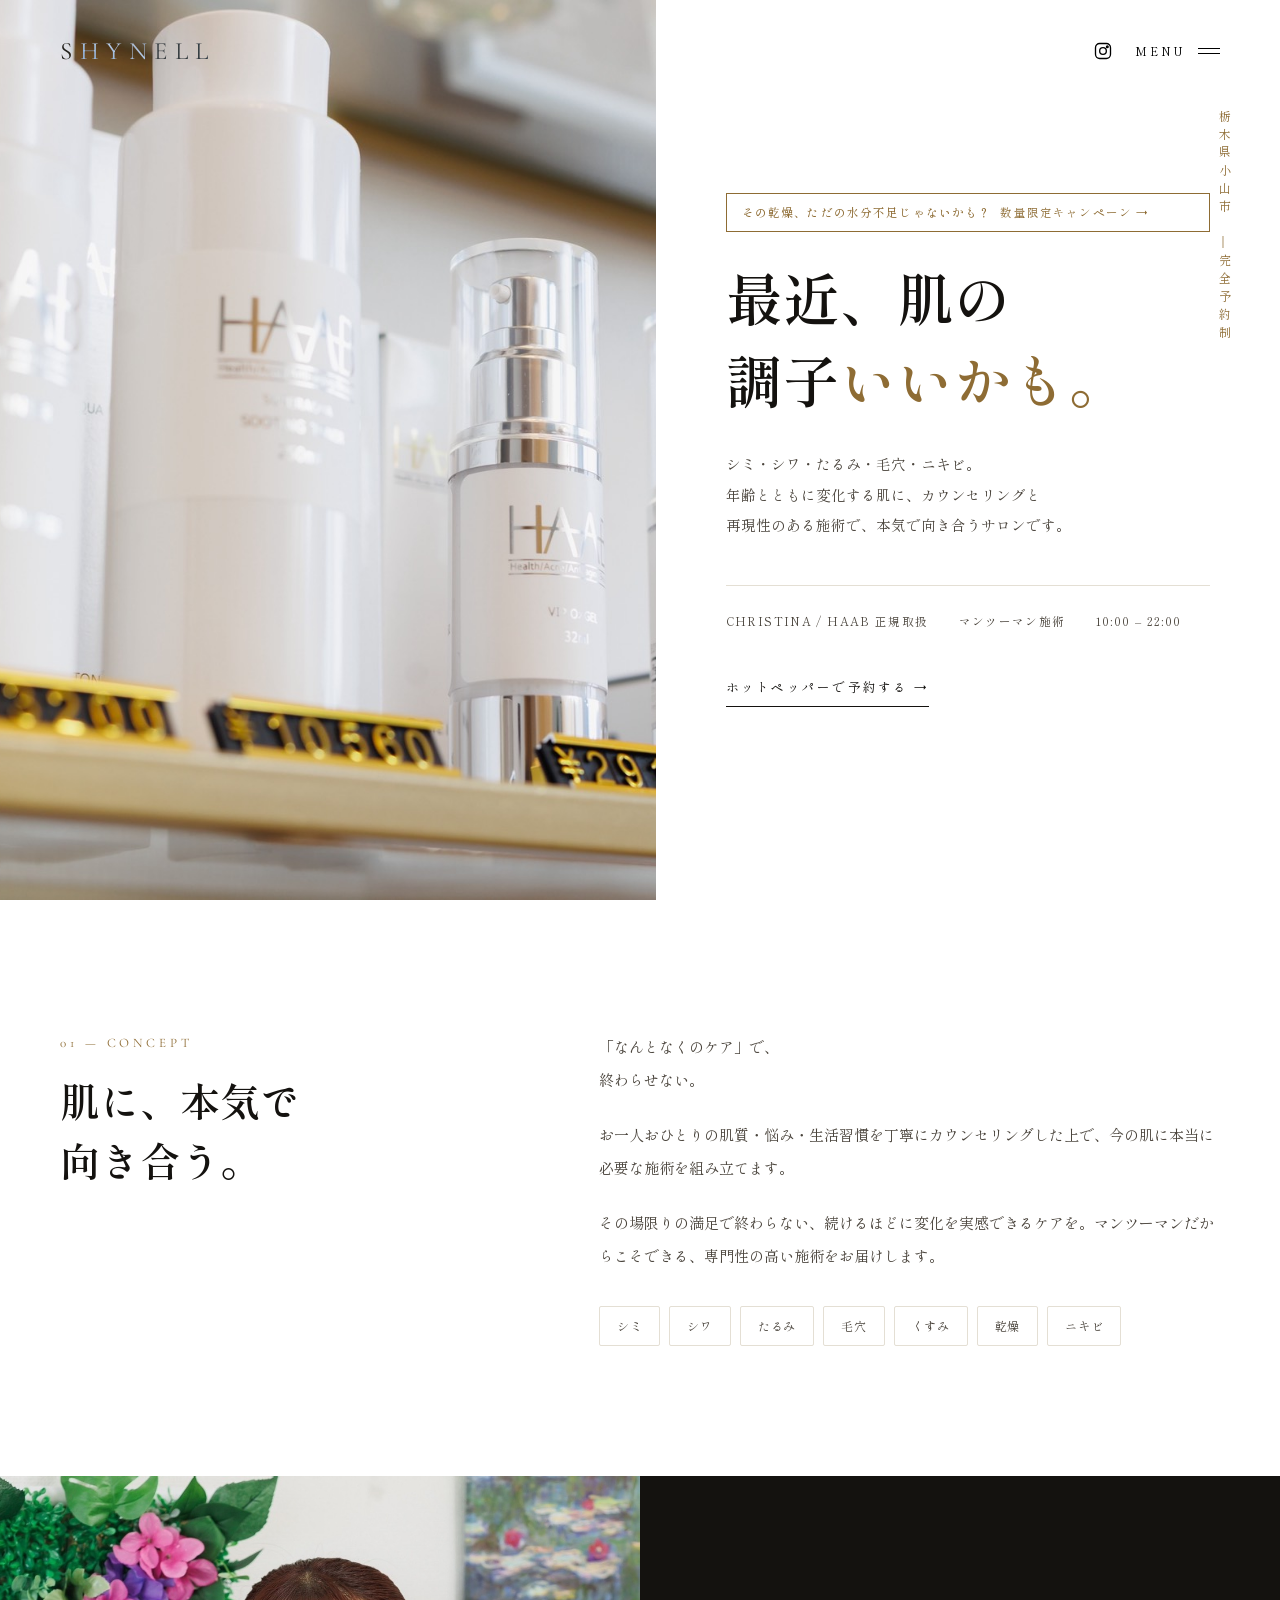
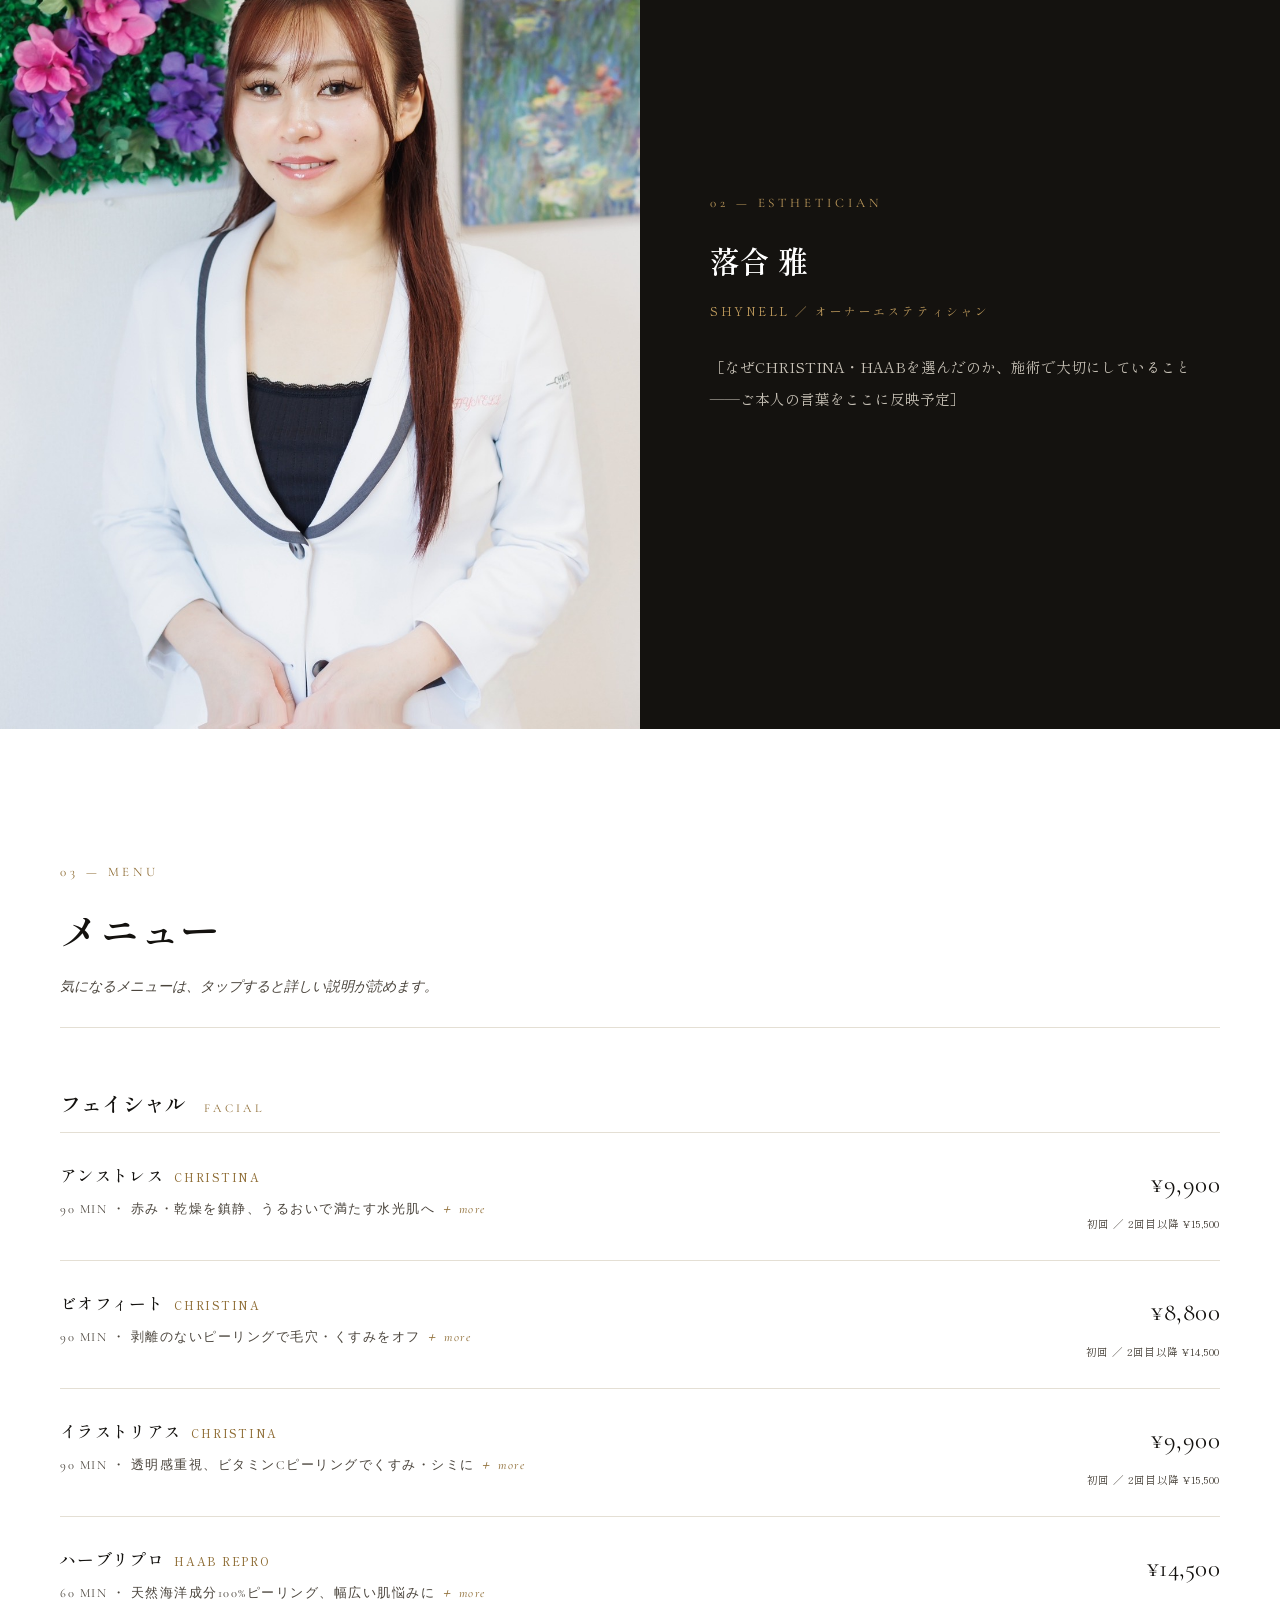
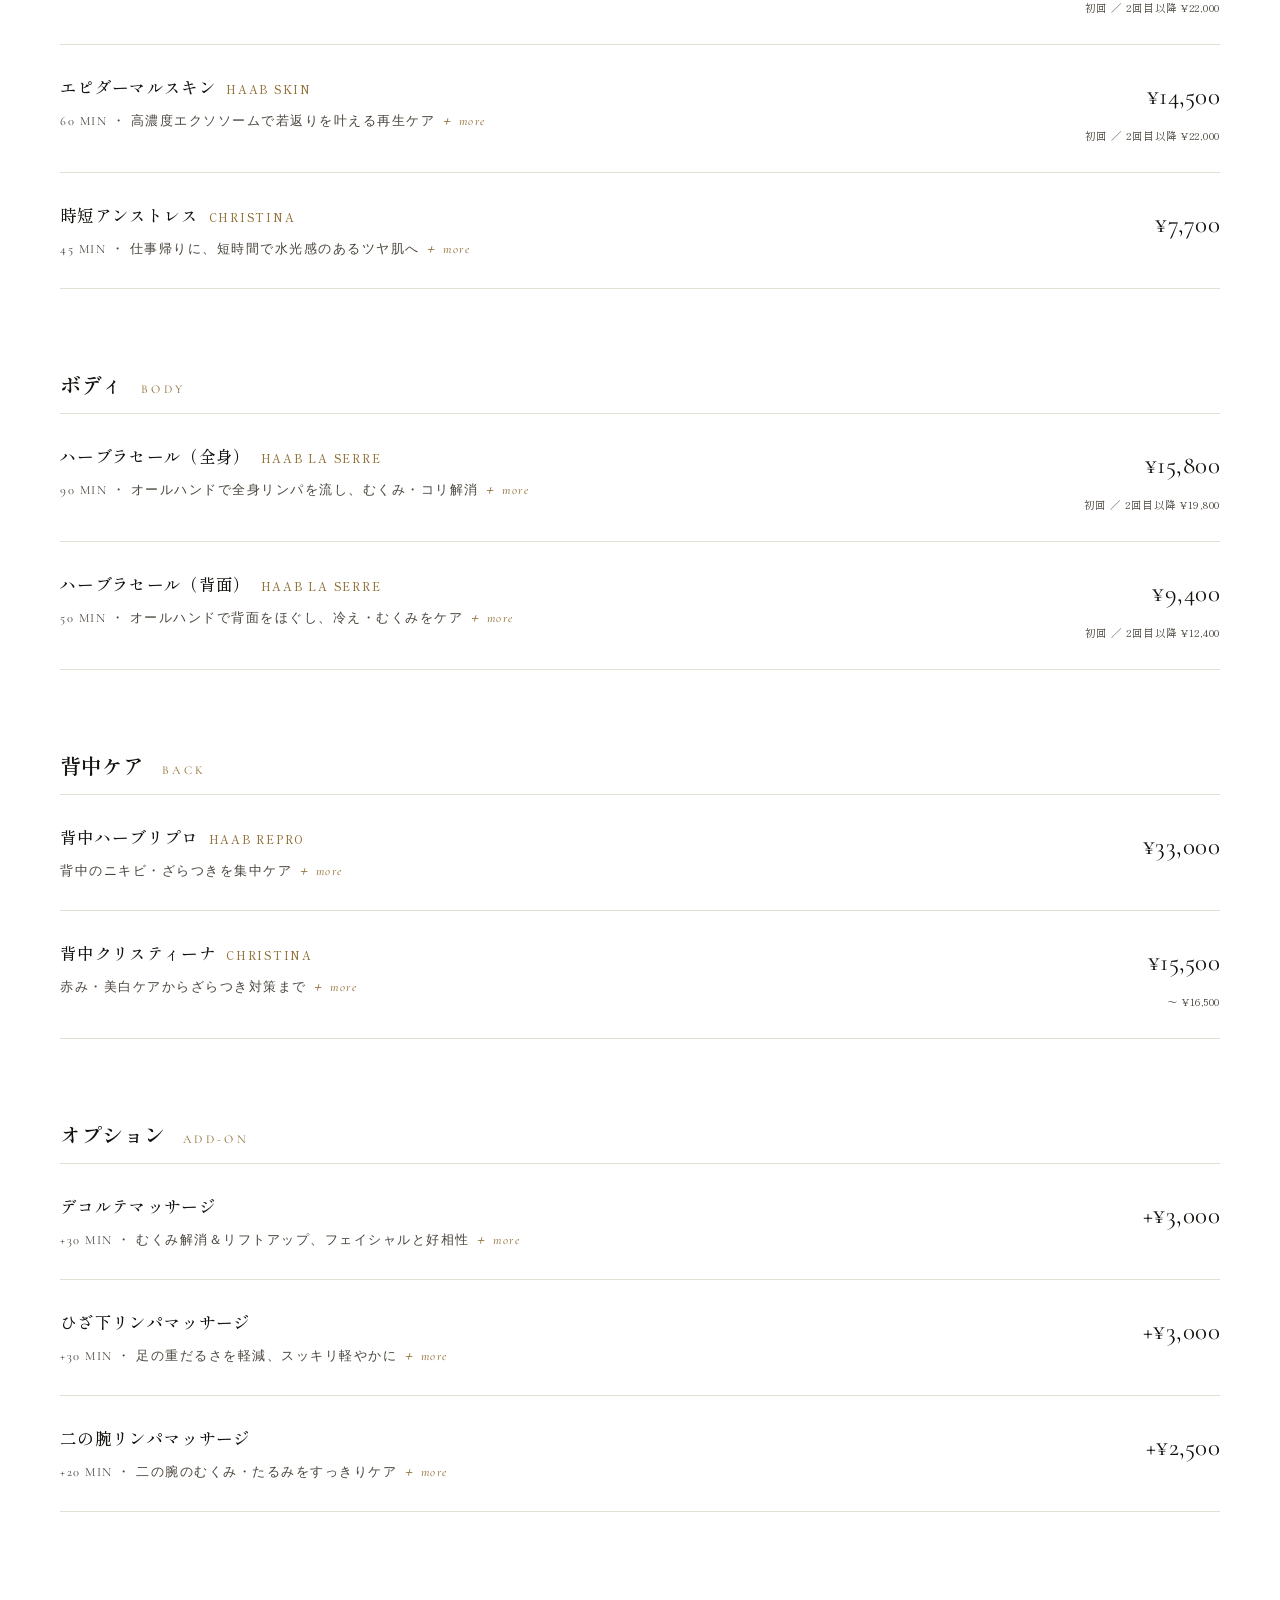
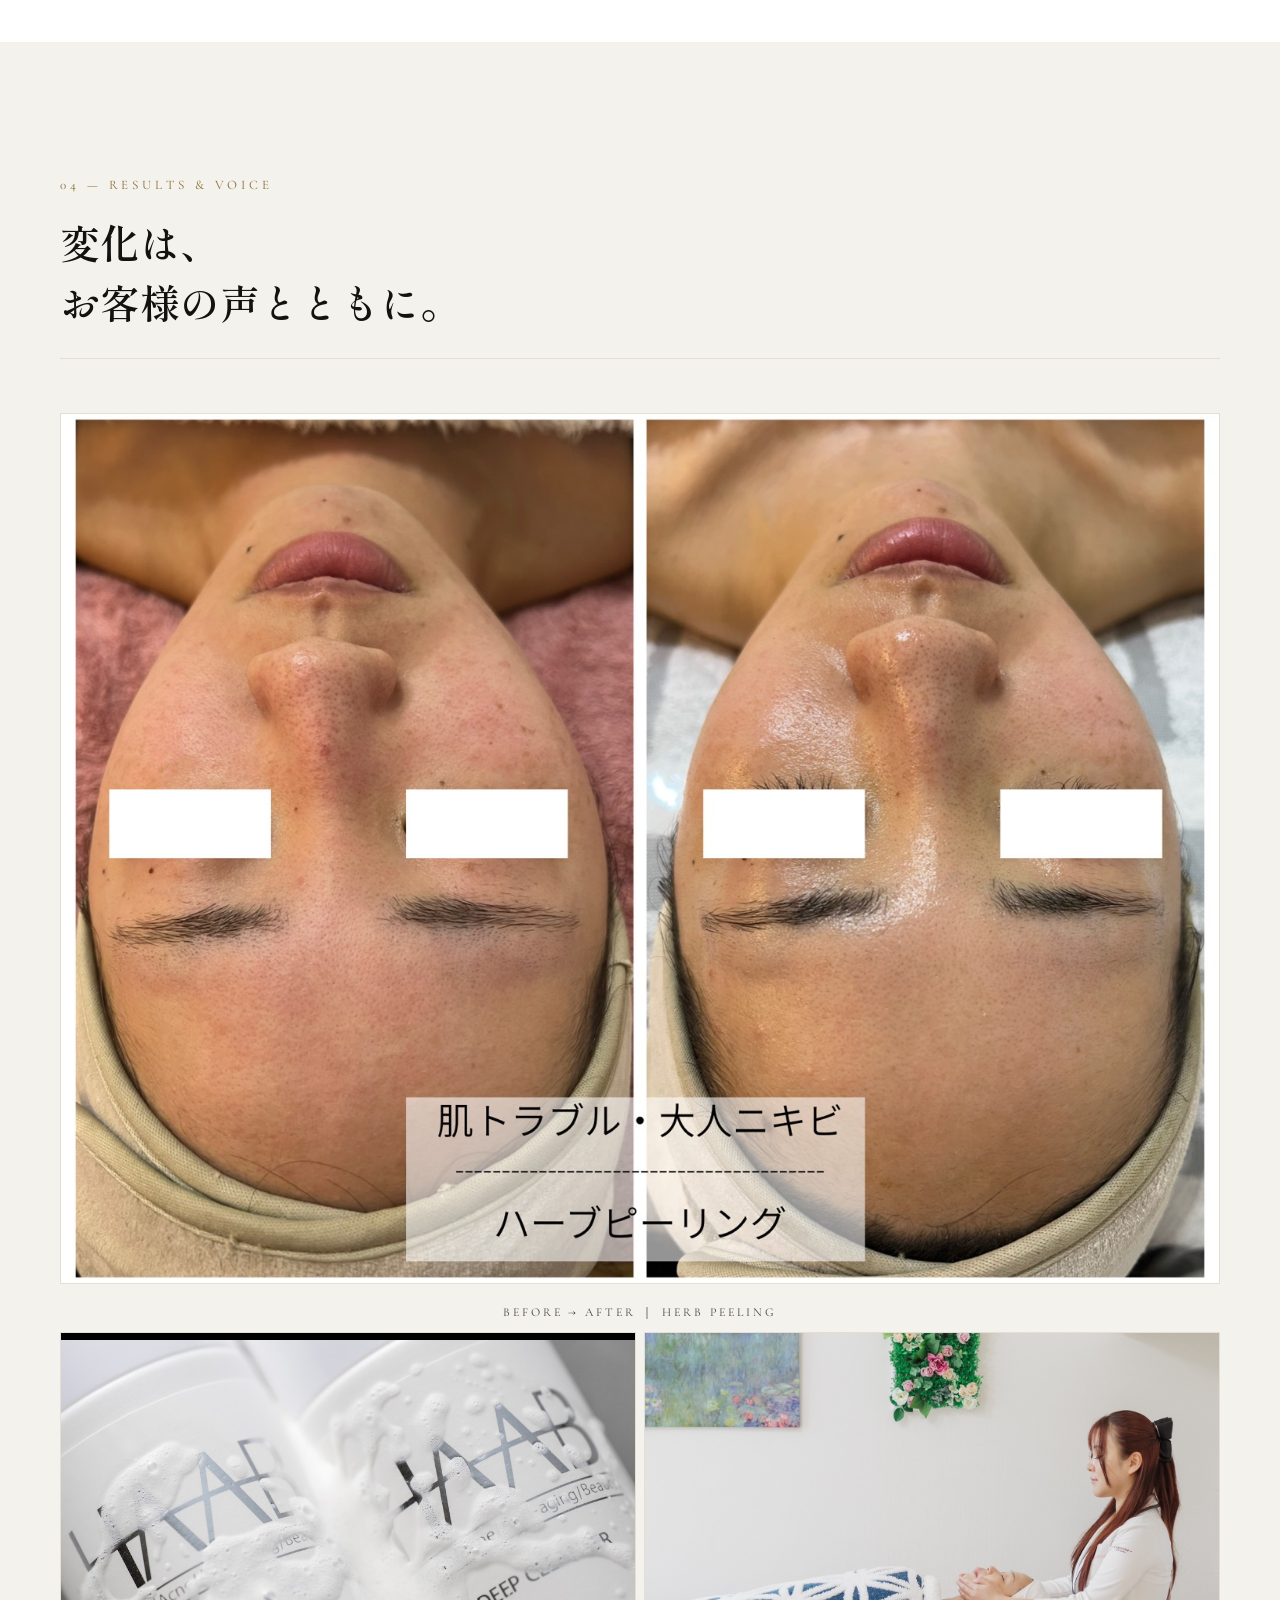
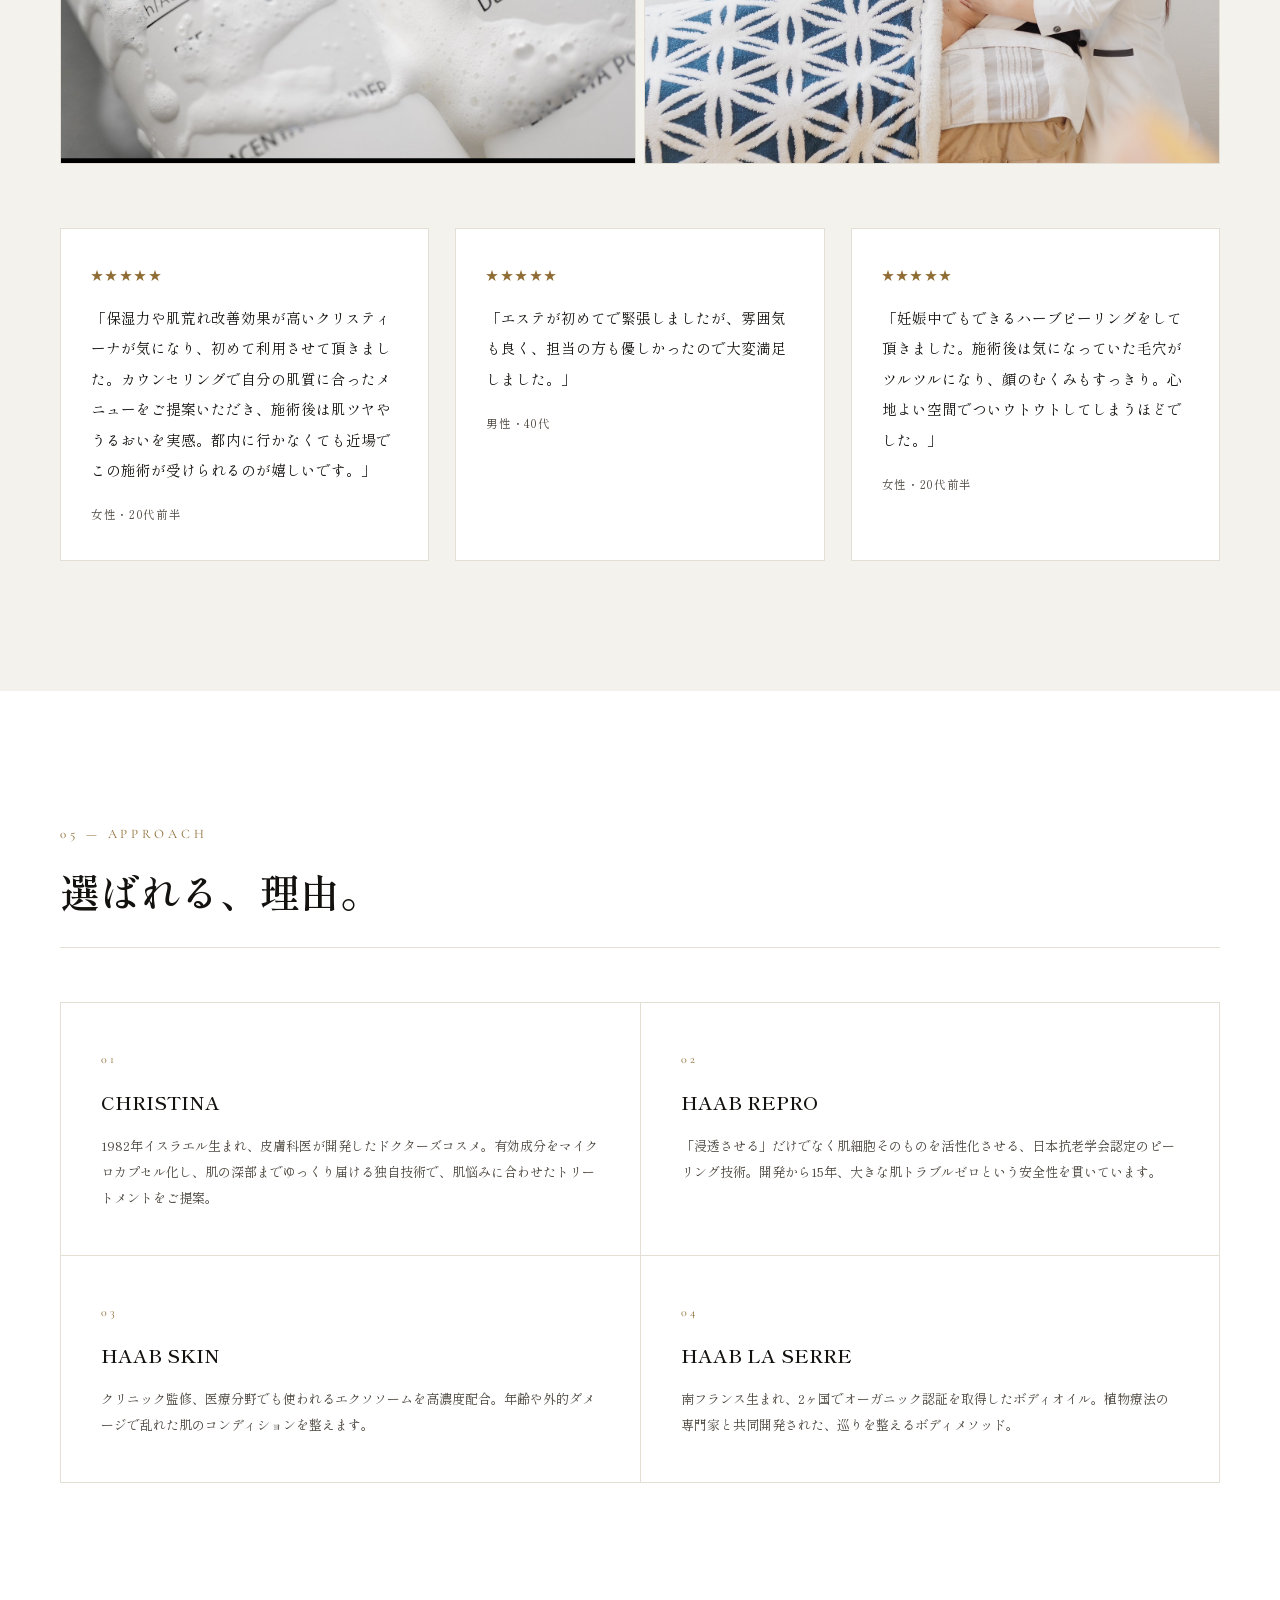
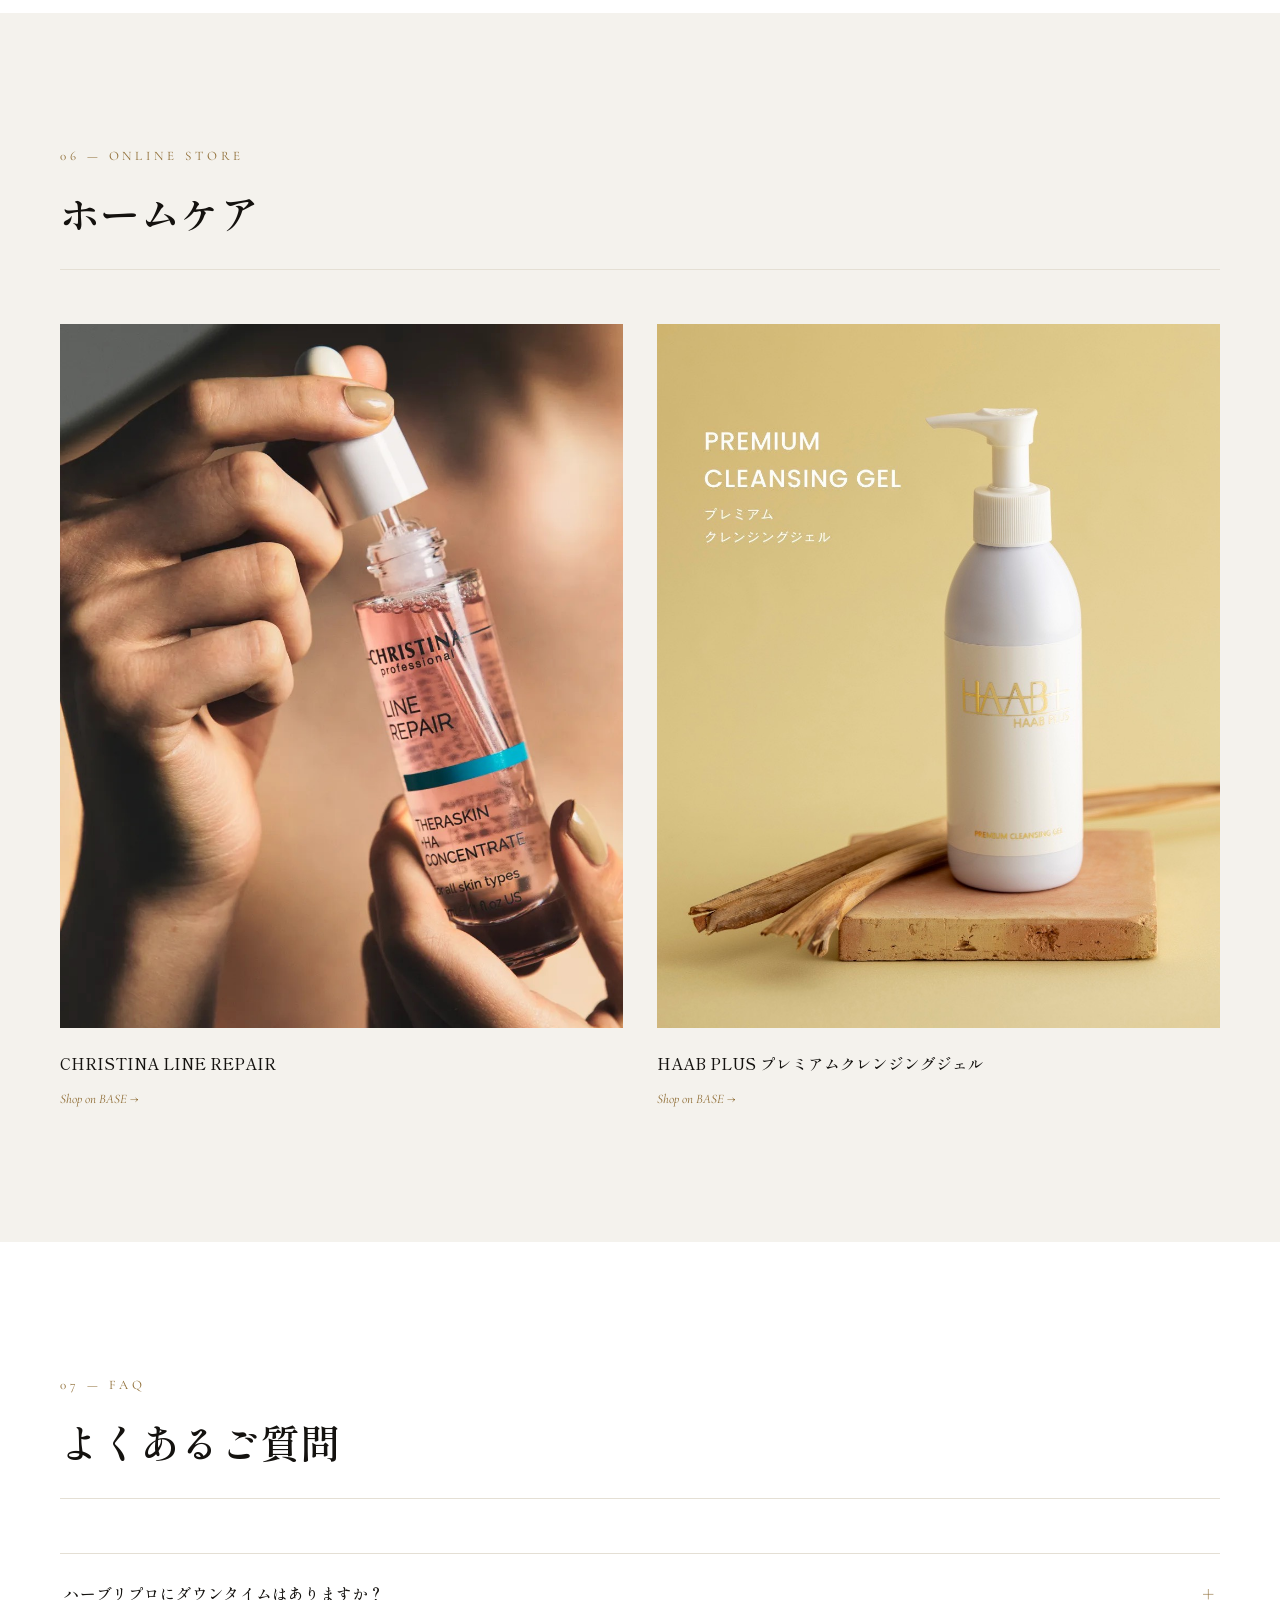
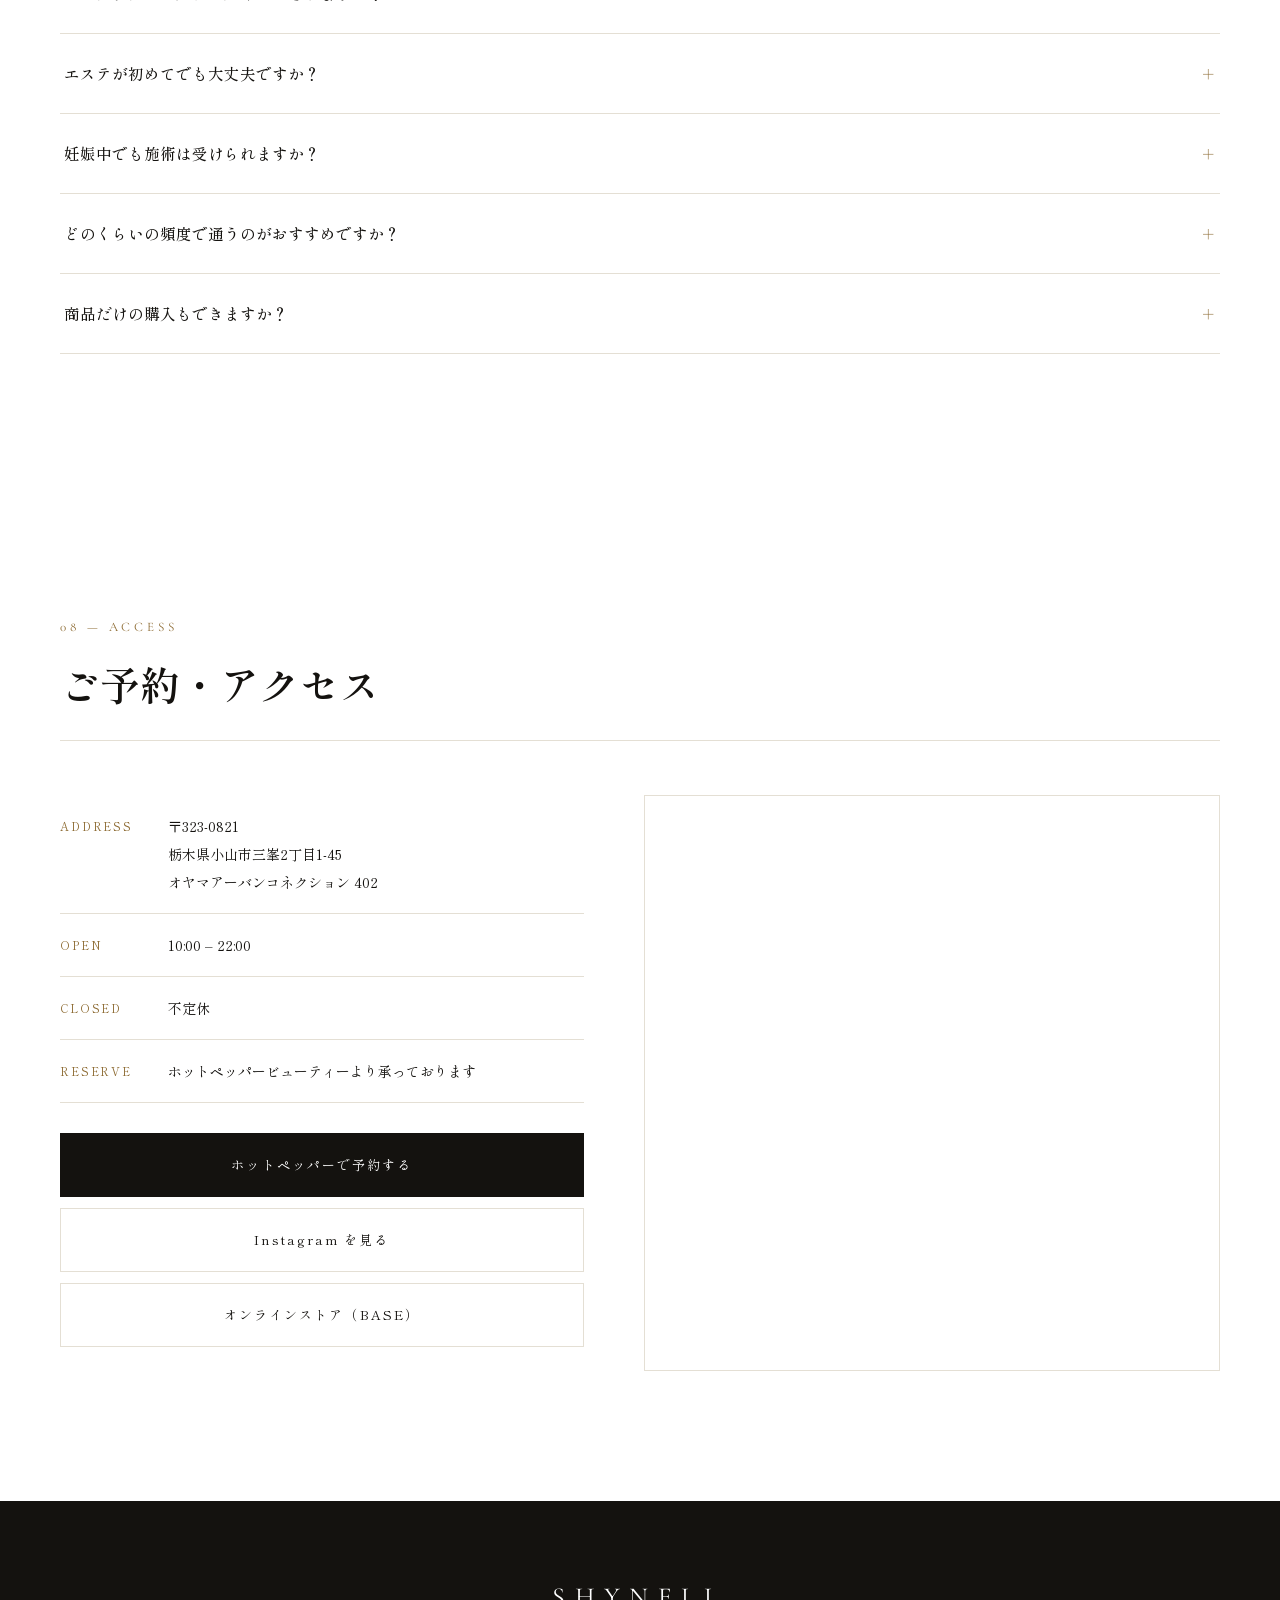
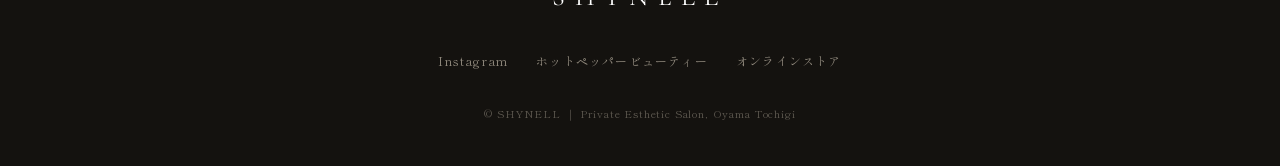
==== index.html @ 01ef2d8e "Restore SEO meta tags and favicon links dropped during index.html promotion Co-Authored-By: Claude S" ====
<!DOCTYPE html>
<html lang="ja">
<head>
<meta charset="UTF-8">
<meta name="viewport" content="width=device-width, initial-scale=1.0">
<title>SHYNELL | 美肌再生エステサロン - 栃木県小山市</title>
<meta name="description" content="小山市のプライベートエステサロンSHYNELL。CHRISTINA・HAABの正規取扱店として、マンツーマン施術と専門カウンセリングで年齢肌に本気で向き合います。">
<meta property="og:type" content="website">
<meta property="og:title" content="SHYNELL | 美肌再生エステサロン - 栃木県小山市">
<meta property="og:description" content="CHRISTINA・HAAB正規取扱、マンツーマン施術のプライベートエステサロン。">
<meta property="og:url" content="https://shynell.jp/">
<meta property="og:locale" content="ja_JP">
<meta name="twitter:card" content="summary_large_image">
<link rel="icon" type="image/png" sizes="32x32" href="images/favicon-32.png">
<link rel="icon" type="image/png" sizes="16x16" href="images/favicon-16.png">
<link rel="apple-touch-icon" sizes="180x180" href="images/apple-touch-icon.png">
<link rel="preconnect" href="https://fonts.googleapis.com">
<link rel="preconnect" href="https://fonts.gstatic.com" crossorigin>
<link href="https://fonts.googleapis.com/css2?family=Shippori+Mincho:wght@400;500;600;700;800&family=Zen+Kaku+Gothic+New:wght@300;400;500&family=Cormorant+Garamond:ital,wght@0,300;0,400;1,300&display=swap" rel="stylesheet">
<style>
  :root{
    --paper:#FFFFFF;
    --sumi:#14120F;
    --sumi-soft:#4A443C;
    --brass:#8E6C34;
    --brass-lt:#BE9A5C;
    --stone:#F4F2ED;
    --hair:#E4DFD4;
  }
  *{box-sizing:border-box;margin:0;padding:0;}
  html{scroll-behavior:smooth;}
  body{
    background:var(--paper); color:var(--sumi);
    font-family:'Shippori Mincho',serif; font-weight:400;
    line-height:2; -webkit-font-smoothing:antialiased; overflow-x:hidden;
  }
  .min{ font-family:'Shippori Mincho',serif; }
  .cor{ font-family:'Cormorant Garamond',serif; }
  a{color:inherit;text-decoration:none;}
  img{max-width:100%;display:block;}
  .wrap{ max-width:1240px; margin:0 auto; padding:0 40px; }
  @media(max-width:700px){ .wrap{ padding:0 22px; } }

  /* ---------- HEADER ---------- */
  header{
    position:fixed; top:0; left:0; right:0; z-index:200;
    padding:26px 0; mix-blend-mode:difference;
    transition:padding .4s ease;
  }
  header .wrap{ display:flex; align-items:center; justify-content:space-between; }
  .logo{ font-family:'Cormorant Garamond',serif; font-size:25px; letter-spacing:0.3em; color:#fff; }
  .menu-btn{ display:flex; align-items:center; gap:12px; color:#fff; cursor:pointer; font-size:11px; letter-spacing:0.25em; }
  .menu-btn .bars{ display:flex; flex-direction:column; gap:4px; }
  .menu-btn .bars i{ width:22px; height:1px; background:#fff; display:block; }
  .head-right{ display:flex; align-items:center; gap:22px; }
  .ig-head{ color:#fff; display:flex; align-items:center; }

  .overlay{
    position:fixed; inset:0; background:var(--sumi); z-index:300;
    display:flex; align-items:center; justify-content:center;
    clip-path:circle(0% at 100% 0); transition:clip-path .7s cubic-bezier(.7,0,.3,1);
  }
  .overlay.open{ clip-path:circle(150% at 100% 0); }
  .overlay nav{ display:flex; flex-direction:column; gap:22px; text-align:center; }
  .overlay nav a{ font-family:'Shippori Mincho',serif; font-size:26px; color:#fff; position:relative; }
  .overlay nav a small{ display:block; font-family:'Cormorant Garamond',serif; font-size:11px; letter-spacing:0.3em; color:var(--brass-lt); margin-top:2px; }
  .overlay .x{ position:absolute; top:30px; right:38px; color:#fff; cursor:pointer; font-size:30px; line-height:1; }

  /* ---------- HERO : asymmetric split ---------- */
  .hero{ display:grid; grid-template-columns:1.05fr 1fr; min-height:100svh; }
  @media(max-width:860px){ .hero{ grid-template-columns:1fr; } }
  .hero-img{ position:relative; overflow:hidden; background:var(--stone); }
  .hero-img img{ width:100%; height:100%; object-fit:cover; object-position:center 55%; }
  @media(max-width:860px){ .hero-img{ height:62svh; } }
  .hero-txt{
    display:flex; flex-direction:column; justify-content:center;
    padding:90px 70px; position:relative;
  }
  @media(max-width:860px){ .hero-txt{ padding:60px 26px 80px; } }
  .hero-txt .vert{
    position:absolute; top:110px; right:44px;
    writing-mode:vertical-rl; font-family:'Shippori Mincho',serif;
    font-size:12px; letter-spacing:0.5em; color:var(--brass);
  }
  @media(max-width:860px){ .hero-txt .vert{ display:none; } }
  .hero-txt h1{
    font-family:'Shippori Mincho',serif; font-weight:600;
    font-size:clamp(38px,4.4vw,62px); line-height:1.45; letter-spacing:0.02em;
  }
  .hero-txt h1 em{ font-style:normal; color:var(--brass); }
  .hero-lead{ margin-top:30px; font-size:14.5px; color:var(--sumi-soft); max-width:400px; line-height:2.1; }
  .hero-meta{
    margin-top:44px; padding-top:24px; border-top:1px solid var(--hair);
    display:flex; gap:30px; flex-wrap:wrap; font-size:11.5px; letter-spacing:0.12em; color:var(--sumi-soft);
  }
  .hero-cta{ margin-top:36px; }
  .lnk{
    display:inline-flex; align-items:center; gap:12px;
    font-size:12.5px; letter-spacing:0.18em; color:var(--sumi);
    border-bottom:1px solid var(--sumi); padding-bottom:7px;
    transition:gap .3s ease, color .3s ease, border-color .3s ease;
  }
  .lnk:hover{ gap:20px; color:var(--brass); border-color:var(--brass); }

  /* ---------- CAMPAIGN ---------- */
  .cp-badge{
    display:inline-flex; align-items:center; gap:9px; margin-bottom:24px;
    border:1px solid var(--brass); padding:7px 15px;
    font-size:11.5px; letter-spacing:0.1em; color:var(--brass);
  }
  .cp-badge b{ font-weight:500; }
  .campaign{ background:var(--sumi); color:#fff; padding:70px 0; }
  .cp-grid{ display:grid; grid-template-columns:1.25fr 1fr; gap:56px; align-items:center; }
  @media(max-width:860px){ .cp-grid{ grid-template-columns:1fr; gap:34px; } }
  .cp-visual{ display:block; max-width:900px; margin:0 auto; border:1px solid rgba(255,255,255,0.14); overflow:hidden; }
  .cp-visual img{ transition:transform .5s ease; }
  .cp-visual:hover img{ transform:scale(1.03); }
  .cp-visual img{ width:100%; }
  .cp-body .sec-num{ color:var(--brass-lt); }
  .cp-body h2{ font-family:'Shippori Mincho',serif; font-size:clamp(24px,2.6vw,32px); font-weight:600; margin-top:14px; line-height:1.55; }
  .cp-body .lead{ margin-top:22px; font-size:14px; color:#C9C3B8; line-height:2.1; }
  .cp-item{ margin-top:26px; padding:20px 22px; border:1px solid rgba(255,255,255,0.16); }
  .cp-item .nm{ font-size:14.5px; }
  .cp-item .pr{ font-family:'Cormorant Garamond',serif; font-size:22px; margin-top:6px; color:var(--brass-lt); }
  .cp-notes{ margin-top:22px; font-size:12.5px; color:#A9A297; line-height:2; }
  .cp-notes li{ list-style:none; padding-left:16px; position:relative; }
  .cp-notes li::before{ content:'—'; position:absolute; left:0; color:var(--brass-lt); }
  .cp-cta{
    display:inline-block; margin-top:26px; border:1px solid var(--brass-lt); color:var(--brass-lt);
    padding:14px 26px; font-size:12.5px; letter-spacing:0.14em; transition:background .3s ease,color .3s ease;
  }
  .cp-cta:hover{ background:var(--brass-lt); color:var(--sumi); }

  /* ---------- SECTION SHELL ---------- */
  section{ padding:130px 0; }
  @media(max-width:700px){ section{ padding:84px 0; } }
  .sec-num{
    font-family:'Cormorant Garamond',serif; font-size:13px;
    letter-spacing:0.3em; color:var(--brass);
  }
  .sec-ttl{
    font-family:'Shippori Mincho',serif; font-weight:600;
    font-size:clamp(26px,3.2vw,40px); line-height:1.5; margin-top:14px;
  }
  .rule{ width:100%; height:1px; background:var(--hair); margin:26px 0 54px; }

  /* ---------- CONCEPT : offset editorial ---------- */
  .concept-grid{ display:grid; grid-template-columns:0.85fr 1.15fr; gap:80px; align-items:start; }
  @media(max-width:860px){ .concept-grid{ grid-template-columns:1fr; gap:44px; } }
  .concept-body p{ font-size:15px; color:var(--sumi-soft); margin-bottom:22px; line-height:2.2; }
  .tagline{
    font-family:'Shippori Mincho',serif; font-size:clamp(19px,2vw,25px);
    line-height:2; color:var(--sumi); margin-bottom:30px;
  }
  .chips{ display:flex; flex-wrap:wrap; gap:9px; margin-top:34px; }
  .chips span{ font-size:12px; padding:7px 17px; border:1px solid var(--hair); border-radius:2px; color:var(--sumi-soft); letter-spacing:0.06em; }

  /* ---------- OWNER : full bleed dark ---------- */
  .owner{ background:var(--sumi); color:#fff; padding:0; }
  .owner-grid{ display:grid; grid-template-columns:1fr 1fr; align-items:stretch; }
  @media(max-width:860px){ .owner-grid{ grid-template-columns:1fr; } }
  .owner-photo{ min-height:520px; overflow:hidden; }
  .owner-photo img{ width:100%; height:100%; object-fit:cover; object-position:center 22%; }
  .owner-body{ padding:100px 70px; display:flex; flex-direction:column; justify-content:center; }
  @media(max-width:860px){ .owner-body{ padding:64px 26px; } .owner-photo{ min-height:400px; } }
  .owner-body .sec-num{ color:var(--brass-lt); }
  .owner-body h2{ font-family:'Shippori Mincho',serif; font-size:30px; margin-top:14px; font-weight:600; }
  .owner-body .role{ font-size:11.5px; letter-spacing:0.22em; color:var(--brass-lt); margin-top:10px; }
  .owner-body p{ margin-top:28px; font-size:14.5px; color:#C9C3B8; line-height:2.2; }

  /* ---------- MENU : editorial index ---------- */
  .m-group{ margin-bottom:74px; }
  .m-group:last-child{ margin-bottom:0; }
  .m-head{ display:flex; align-items:baseline; gap:18px; margin-bottom:8px; }
  .m-head h3{ font-family:'Shippori Mincho',serif; font-size:21px; font-weight:600; }
  .m-head small{ font-family:'Cormorant Garamond',serif; font-size:12px; letter-spacing:0.28em; color:var(--brass); }
  .m-row{
    border-top:1px solid var(--hair);
  }
  .m-row:last-child{ border-bottom:1px solid var(--hair); }
  .m-row summary{
    display:grid; grid-template-columns:1fr auto; gap:34px;
    padding:26px 0; align-items:start; cursor:pointer; list-style:none;
  }
  .m-row summary::-webkit-details-marker{ display:none; }
  .m-name{ font-size:16.5px; font-weight:500; letter-spacing:0.02em; }
  .m-name span{ font-size:11px; color:var(--brass); letter-spacing:0.16em; margin-left:10px; }
  .m-time{ font-family:'Cormorant Garamond',serif; font-size:12.5px; color:var(--sumi-soft); letter-spacing:0.12em; margin-top:5px; }
  .m-time::after{ content:' ＋ more'; font-style:italic; color:var(--brass); }
  .m-row[open] .m-time::after{ content:' － close'; }
  .m-desc{ font-size:12.5px; color:var(--sumi-soft); padding-bottom:24px; line-height:1.95; max-width:560px; }
  .m-price{ text-align:right; white-space:nowrap; }
  .m-price b{ font-family:'Cormorant Garamond',serif; font-weight:400; font-size:25px; letter-spacing:0.02em; }
  .m-price i{ display:block; font-style:normal; font-size:10.5px; color:var(--sumi-soft); margin-top:4px; letter-spacing:0.05em; }

  /* ---------- PROOF : full bleed BA ---------- */
  .proof{ background:var(--stone); }
  .ba-wide{ margin-top:8px; border:1px solid var(--hair); background:#fff; }
  .ba-wide img{ width:100%; }
  .ba-cap{ text-align:center; font-family:'Cormorant Garamond',serif; font-size:12px; letter-spacing:0.24em; color:var(--sumi-soft); padding:16px 0 0; }
  .duo{ display:grid; grid-template-columns:1fr 1fr; gap:8px; margin-top:8px; }
  @media(max-width:640px){ .duo{ grid-template-columns:1fr; } }
  .duo div{ aspect-ratio:4/3; overflow:hidden; border:1px solid var(--hair); }
  .duo img{ width:100%; height:100%; object-fit:cover; }

  .voices{ display:grid; grid-template-columns:repeat(3,1fr); gap:26px; margin-top:64px; }
  @media(max-width:860px){ .voices{ grid-template-columns:1fr; } }
  .voice{ background:#fff; border:1px solid var(--hair); padding:34px 30px; }
  .voice .stars{ color:var(--brass); font-size:12px; letter-spacing:0.2em; }
  .voice p{ font-family:'Shippori Mincho',serif; font-size:14.5px; line-height:2.1; margin-top:16px; }
  .voice .who{ margin-top:18px; font-size:11.5px; color:var(--sumi-soft); letter-spacing:0.06em; }

  /* ---------- BRANDS ---------- */
  .brands{ display:grid; grid-template-columns:repeat(2,1fr); gap:1px; background:var(--hair); border:1px solid var(--hair); }
  @media(max-width:700px){ .brands{ grid-template-columns:1fr; } }
  .brand{ background:#fff; padding:44px 40px; }
  .brand .n{ font-family:'Cormorant Garamond',serif; font-size:12px; letter-spacing:0.28em; color:var(--brass); }
  .brand h3{ font-family:'Shippori Mincho',serif; font-size:19px; margin-top:12px; font-weight:600; }
  .brand p{ margin-top:12px; font-size:13px; color:var(--sumi-soft); line-height:2; }

  /* ---------- SHOP ---------- */
  .shop-grid{ display:grid; grid-template-columns:1fr 1fr; gap:34px; }
  @media(max-width:640px){ .shop-grid{ grid-template-columns:1fr; } }
  .shop-card .ph{ aspect-ratio:4/5; overflow:hidden; background:var(--stone); }
  .shop-card .ph img{ width:100%; height:100%; object-fit:cover; transition:transform .6s ease; }
  .shop-card:hover .ph img{ transform:scale(1.05); }
  .shop-card h3{ margin-top:20px; font-size:15.5px; font-weight:500; }
  .shop-card .go{ margin-top:7px; font-family:'Cormorant Garamond',serif; font-style:italic; font-size:13px; color:var(--brass); }

  /* ---------- FAQ ---------- */
  .faq details{ border-top:1px solid var(--hair); }
  .faq details:last-of-type{ border-bottom:1px solid var(--hair); }
  .faq summary{
    list-style:none; cursor:pointer; padding:24px 4px;
    display:flex; justify-content:space-between; gap:22px; align-items:center;
    font-size:15.5px; font-weight:500;
  }
  .faq summary::-webkit-details-marker{ display:none; }
  .faq summary::after{ content:'＋'; color:var(--brass); font-size:15px; flex-shrink:0; transition:transform .3s ease; }
  .faq details[open] summary::after{ transform:rotate(45deg); }
  .faq p{ padding:0 4px 26px; font-size:13.5px; color:var(--sumi-soft); line-height:2.1; max-width:760px; }

  /* ---------- ACCESS ---------- */
  .acc-grid{ display:grid; grid-template-columns:1fr 1.1fr; gap:60px; }
  @media(max-width:860px){ .acc-grid{ grid-template-columns:1fr; gap:40px; } }
  .row{ display:flex; gap:22px; padding:17px 0; border-bottom:1px solid var(--hair); font-size:14px; }
  .row .k{ width:86px; flex-shrink:0; font-size:11.5px; letter-spacing:0.16em; color:var(--brass); padding-top:3px; }
  .map{ position:relative; aspect-ratio:1/1; border:1px solid var(--hair); overflow:hidden; }
  .map iframe{ position:absolute; inset:0; width:100%; height:100%; border:0; }
  .btn-solid{
    display:block; text-align:center; background:var(--sumi); color:#fff;
    padding:19px; font-size:13px; letter-spacing:0.16em; margin-top:30px;
    transition:background .3s ease;
  }
  .btn-solid:hover{ background:var(--brass); }
  .btn-ghost{
    display:block; text-align:center; border:1px solid var(--hair); color:var(--sumi);
    padding:18px; font-size:13px; letter-spacing:0.16em; margin-top:11px;
    transition:border-color .3s ease, color .3s ease;
  }
  .btn-ghost:hover{ border-color:var(--brass); color:var(--brass); }

  footer{ background:var(--sumi); color:#8E877B; padding:70px 0 42px; text-align:center; }
  footer .fm{ font-family:'Cormorant Garamond',serif; font-size:26px; letter-spacing:0.36em; color:#fff; }
  footer .fl{ display:flex; gap:28px; justify-content:center; flex-wrap:wrap; margin-top:26px; font-size:12px; letter-spacing:0.1em; }
  footer .fl a:hover{ color:var(--brass-lt); }
  footer .fine{ margin-top:30px; font-size:10.5px; letter-spacing:0.08em; opacity:0.6; }

  /* ---------- MOBILE BOTTOM NAV ---------- */
  .bottom-nav{
    display:none; position:fixed; bottom:0; left:0; right:0; z-index:250;
    background:var(--paper); border-top:1px solid var(--hair);
    box-shadow:0 -4px 14px rgba(0,0,0,0.08);
  }
  .bottom-nav .row{ display:grid; grid-template-columns:1.2fr 1fr 1fr; }
  .bottom-nav a{
    display:flex; flex-direction:column; align-items:center; justify-content:center;
    gap:3px; padding:11px 2px 9px; font-family:'Cormorant Garamond',serif;
    font-size:10px; letter-spacing:0; white-space:nowrap; color:var(--sumi); border-right:1px solid var(--hair);
  }
  .bottom-nav a:last-child{ border-right:none; }
  .bottom-nav a svg{ width:19px; height:19px; }
  .bottom-nav a.primary{ background:var(--sumi); color:#fff; }
  @media(max-width:760px){
    .bottom-nav{ display:block; }
    body{ padding-bottom:62px; }
  }

  .rv{ opacity:0; transform:translateY(22px); transition:opacity .9s ease, transform .9s ease; }
  .rv.in{ opacity:1; transform:none; }
  @media(prefers-reduced-motion:reduce){ .rv{opacity:1;transform:none;transition:none;} html{scroll-behavior:auto;} }
</style>
</head>
<body id="top">

<header>
  <div class="wrap">
    <a href="#top" class="logo">SHYNELL</a>
    <div class="head-right">
      <a href="https://www.instagram.com/shynell._beauty/" target="_blank" rel="noopener" aria-label="Instagram" class="ig-head">
        <svg width="20" height="20" viewBox="0 0 24 24" fill="none" stroke="currentColor" stroke-width="1.6"><rect x="3" y="3" width="18" height="18" rx="5"/><circle cx="12" cy="12" r="4"/><circle cx="17.2" cy="6.8" r="1"/></svg>
      </a>
      <div class="menu-btn" id="menuBtn"><span>MENU</span><span class="bars"><i></i><i></i></span></div>
    </div>
  </div>
</header>

<div class="overlay" id="ov">
  <div class="x" id="ovX">×</div>
  <nav>
    <a href="campaign.html">キャンペーン<small>CAMPAIGN</small></a>
    <a href="#concept">コンセプト<small>CONCEPT</small></a>
    <a href="#owner">エステティシャン<small>ESTHETICIAN</small></a>
    <a href="#menu">メニュー<small>MENU</small></a>
    <a href="#proof">お客様の声<small>VOICE</small></a>
    <a href="#shop">オンラインストア<small>STORE</small></a>
    <a href="#faq">よくある質問<small>FAQ</small></a>
    <a href="#access">アクセス<small>ACCESS</small></a>
    <a href="https://www.instagram.com/shynell._beauty/" target="_blank" rel="noopener">Instagram<small>@shynell._beauty</small></a>
  </nav>
</div>

<!-- HERO -->
<section class="hero" style="padding:0;">
  <div class="hero-img"><img src="images/hero-shop.jpg" alt="SHYNELL 店内"></div>
  <div class="hero-txt">
    <div class="vert">栃木県小山市 ｜ 完全予約制</div>
    <a href="campaign.html" class="cp-badge"><b>その乾燥、ただの水分不足じゃないかも？</b> 数量限定キャンペーン →</a>
    <h1>最近、肌の<br>調子<em>いいかも。</em></h1>
    <p class="hero-lead">シミ・シワ・たるみ・毛穴・ニキビ。<br>年齢とともに変化する肌に、カウンセリングと<br>再現性のある施術で、本気で向き合うサロンです。</p>
    <div class="hero-meta">
      <span>CHRISTINA / HAAB 正規取扱</span>
      <span>マンツーマン施術</span>
      <span>10:00 – 22:00</span>
    </div>
    <div class="hero-cta">
      <a href="https://beauty.hotpepper.jp/kr/slnH000767118/" target="_blank" rel="noopener" class="lnk">ホットペッパーで予約する →</a>
    </div>
  </div>
</section>

<!-- CONCEPT -->
<section id="concept">
  <div class="wrap">
    <div class="concept-grid">
      <div class="rv">
        <div class="sec-num">01 — CONCEPT</div>
        <h2 class="sec-ttl">肌に、本気で<br>向き合う。</h2>
      </div>
      <div class="concept-body rv">
        <p class="tagline">「なんとなくのケア」で、<br>終わらせない。</p>
        <p>お一人おひとりの肌質・悩み・生活習慣を丁寧にカウンセリングした上で、今の肌に本当に必要な施術を組み立てます。</p>
        <p>その場限りの満足で終わらない、続けるほどに変化を実感できるケアを。マンツーマンだからこそできる、専門性の高い施術をお届けします。</p>
        <div class="chips">
          <span>シミ</span><span>シワ</span><span>たるみ</span><span>毛穴</span><span>くすみ</span><span>乾燥</span><span>ニキビ</span>
        </div>
      </div>
    </div>
  </div>
</section>

<!-- OWNER -->
<section class="owner" id="owner">
  <div class="owner-grid">
    <div class="owner-photo"><img loading="lazy" src="images/owner.jpg" alt="SHYNELL オーナー"></div>
    <div class="owner-body">
      <div class="sec-num">02 — ESTHETICIAN</div>
      <h2>落合 雅</h2>
      <div class="role">SHYNELL ／ オーナーエステティシャン</div>
      <p>［なぜCHRISTINA・HAABを選んだのか、施術で大切にしていること——ご本人の言葉をここに反映予定］</p>
    </div>
  </div>
</section>

<!-- MENU -->
<section id="menu">
  <div class="wrap">
    <div class="rv">
      <div class="sec-num">03 — MENU</div>
      <h2 class="sec-ttl">メニュー</h2>
      <p style="margin-top:14px;font-family:'Cormorant Garamond',serif;font-style:italic;font-size:14px;color:var(--sumi-soft);">気になるメニューは、タップすると詳しい説明が読めます。</p>
    </div>
    <div class="rule"></div>

    <div class="m-group rv">
      <div class="m-head"><h3>フェイシャル</h3><small>FACIAL</small></div>
      <details class="m-row">
        <summary>
          <div>
            <div class="m-name">アンストレス<span>CHRISTINA</span></div>
            <div class="m-time">90 MIN ・ 赤み・乾燥を鎮静、うるおいで満たす水光肌へ</div>
          </div>
          <div class="m-price"><b>¥9,900</b><i>初回 ／ 2回目以降 ¥15,500</i></div>
        </summary>
        <div class="m-desc">繰り返す赤み・乾燥・肌荒れを鎮静しながら、たっぷり水分補給。敏感になったお肌を優しく整え、ぷるんとした水光肌へ導きます。ゆらぎやすい方・乾燥でメイクノリが悪い方にも◎</div>
      </details>
      <details class="m-row">
        <summary>
          <div>
            <div class="m-name">ビオフィート<span>CHRISTINA</span></div>
            <div class="m-time">90 MIN ・ 剥離のないピーリングで毛穴・くすみをオフ</div>
          </div>
          <div class="m-price"><b>¥8,800</b><i>初回 ／ 2回目以降 ¥14,500</i></div>
        </summary>
        <div class="m-desc">天然ハーブを使用した、剥離のないハーブピーリング。古い角質や毛穴詰まりをすっきりオフし、ざらつき・黒ずみ・ニキビ肌を整えます。</div>
      </details>
      <details class="m-row">
        <summary>
          <div>
            <div class="m-name">イラストリアス<span>CHRISTINA</span></div>
            <div class="m-time">90 MIN ・ 透明感重視、ビタミンCピーリングでくすみ・シミに</div>
          </div>
          <div class="m-price"><b>¥9,900</b><i>初回 ／ 2回目以降 ¥15,500</i></div>
        </summary>
        <div class="m-desc">透明感を即座に感じたい方、くすみやシミにアプローチ。美容成分たっぷりのビタミンCピーリングで日頃の紫外線を受けた肌に◎厚塗りをしなくても大丈夫な肌に。</div>
      </details>
      <details class="m-row">
        <summary>
          <div>
            <div class="m-name">ハーブリプロ<span>HAAB REPRO</span></div>
            <div class="m-time">60 MIN ・ 天然海洋成分100%ピーリング、幅広い肌悩みに</div>
          </div>
          <div class="m-price"><b>¥14,500</b><i>初回 ／ 2回目以降 ¥22,000</i></div>
        </summary>
        <div class="m-desc">天然海洋成分100%のピーリングでターンオーバーを促進。ニキビ・ニキビ跡・シミ・毛穴・たるみなど幅広い肌悩みに。※ダウンタイムあり（詳しくはFAQをご覧ください）</div>
      </details>
      <details class="m-row">
        <summary>
          <div>
            <div class="m-name">エピダーマルスキン<span>HAAB SKIN</span></div>
            <div class="m-time">60 MIN ・ 高濃度エクソソームで若返りを叶える再生ケア</div>
          </div>
          <div class="m-price"><b>¥14,500</b><i>初回 ／ 2回目以降 ¥22,000</i></div>
        </summary>
        <div class="m-desc">50億個のエクソソームを導入し、若返りを取り戻す再生ケア。しわ・たるみ・しみなど幅広い肌悩みに対応し、ハリ・ツヤ・透明感のある若々しい素肌へ。</div>
      </details>
      <details class="m-row">
        <summary>
          <div>
            <div class="m-name">時短アンストレス<span>CHRISTINA</span></div>
            <div class="m-time">45 MIN ・ 仕事帰りに、短時間で水光感のあるツヤ肌へ</div>
          </div>
          <div class="m-price"><b>¥7,700</b></div>
        </summary>
        <div class="m-desc">仕事帰りやスキマ時間に。乾燥や外的ストレスを受けたお肌をやさしく整え、短時間でも水光感のあるツヤ肌へ。</div>
      </details>
    </div>

    <div class="m-group rv">
      <div class="m-head"><h3>ボディ</h3><small>BODY</small></div>
      <details class="m-row">
        <summary>
          <div>
            <div class="m-name">ハーブラセール（全身）<span>HAAB LA SERRE</span></div>
            <div class="m-time">90 MIN ・ オールハンドで全身リンパを流し、むくみ・コリ解消</div>
          </div>
          <div class="m-price"><b>¥15,800</b><i>初回 ／ 2回目以降 ¥19,800</i></div>
        </summary>
        <div class="m-desc">ハーブラセールオイル使用。オールハンドによる手技で全身のリンパをしっかり流し巡りを良くする。むくみやコリを解消しスッキリ軽い体へ導くトリートメント。</div>
      </details>
      <details class="m-row">
        <summary>
          <div>
            <div class="m-name">ハーブラセール（背面）<span>HAAB LA SERRE</span></div>
            <div class="m-time">50 MIN ・ オールハンドで背面をほぐし、冷え・むくみをケア</div>
          </div>
          <div class="m-price"><b>¥9,400</b><i>初回 ／ 2回目以降 ¥12,400</i></div>
        </summary>
        <div class="m-desc">滞ったリンパや老廃物をオールハンドで流し、むくみやコリを解消へ導くボディケア。オーガニックオイルで深部までしっかりほぐし巡りを整え血行促進。冷えやだるさを軽減し、軽くスッキリとした体へ導きます。</div>
      </details>
    </div>

    <div class="m-group rv">
      <div class="m-head"><h3>背中ケア</h3><small>BACK</small></div>
      <details class="m-row">
        <summary>
          <div>
            <div class="m-name">背中ハーブリプロ<span>HAAB REPRO</span></div>
            <div class="m-time">背中のニキビ・ざらつきを集中ケア</div>
          </div>
          <div class="m-price"><b>¥33,000</b></div>
        </summary>
        <div class="m-desc">背中のニキビ・跡・ざらつき・色素沈着を集中ケア。背中の開いたお洋服も自信を持って着られる、なめらかな素肌へ。</div>
      </details>
      <details class="m-row">
        <summary>
          <div>
            <div class="m-name">背中クリスティーナ<span>CHRISTINA</span></div>
            <div class="m-time">赤み・美白ケアからざらつき対策まで</div>
          </div>
          <div class="m-price"><b>¥15,500</b><i>〜 ¥16,500</i></div>
        </summary>
        <div class="m-desc">アンストレス／イラストリアスは赤み・美白ケアに。ビオフィートは背中のざらつき・毛穴詰まり・ニキビにアプローチし、ツルすべ肌へ。</div>
      </details>
    </div>

    <div class="m-group rv">
      <div class="m-head"><h3>オプション</h3><small>ADD-ON</small></div>
      <details class="m-row">
        <summary>
          <div>
            <div class="m-name">デコルテマッサージ</div>
            <div class="m-time">+30 MIN ・ むくみ解消＆リフトアップ、フェイシャルと好相性</div>
          </div>
          <div class="m-price"><b>+¥3,000</b></div>
        </summary>
        <div class="m-desc">首・肩・デコルテのリンパを流し、むくみ解消＆リフトアップ。フェイシャルと同時に施術することで、フェイシャルの効果をアップさせる目的でもあります。</div>
      </details>
      <details class="m-row">
        <summary>
          <div>
            <div class="m-name">ひざ下リンパマッサージ</div>
            <div class="m-time">+30 MIN ・ 足の重だるさを軽減、スッキリ軽やかに</div>
          </div>
          <div class="m-price"><b>+¥3,000</b></div>
        </summary>
        <div class="m-desc">立ち仕事や冷え・むくみが気になる方に。足の重だるさを軽減しスッキリ軽やかに。</div>
      </details>
      <details class="m-row">
        <summary>
          <div>
            <div class="m-name">二の腕リンパマッサージ</div>
            <div class="m-time">+20 MIN ・ 二の腕のむくみ・たるみをすっきりケア</div>
          </div>
          <div class="m-price"><b>+¥2,500</b></div>
        </summary>
        <div class="m-desc">二の腕のむくみやたるみをケアし、すっきりとしたラインへ。ノースリーブやドレス前のケアとしても人気です。</div>
      </details>
    </div>
  </div>
</section>

<!-- PROOF -->
<section class="proof" id="proof">
  <div class="wrap">
    <div class="rv">
      <div class="sec-num">04 — RESULTS &amp; VOICE</div>
      <h2 class="sec-ttl">変化は、<br>お客様の声とともに。</h2>
    </div>
    <div class="rule"></div>

    <div class="ba-wide rv">
      <img loading="lazy" src="images/before-after.jpg" alt="BEFORE AFTER ハーブピーリング">
    </div>
    <div class="ba-cap">BEFORE → AFTER ｜ HERB PEELING</div>

    <div class="duo rv">
      <div><img loading="lazy" src="images/haab-product.jpg" alt="HAAB 製品"></div>
      <div><img loading="lazy" src="images/treatment.jpg" alt="施術風景"></div>
    </div>

    <div class="voices">
      <div class="voice rv">
        <div class="stars">★★★★★</div>
        <p>「保湿力や肌荒れ改善効果が高いクリスティーナが気になり、初めて利用させて頂きました。カウンセリングで自分の肌質に合ったメニューをご提案いただき、施術後は肌ツヤやうるおいを実感。都内に行かなくても近場でこの施術が受けられるのが嬉しいです。」</p>
        <div class="who">女性・20代前半</div>
      </div>
      <div class="voice rv">
        <div class="stars">★★★★★</div>
        <p>「エステが初めてで緊張しましたが、雰囲気も良く、担当の方も優しかったので大変満足しました。」</p>
        <div class="who">男性・40代</div>
      </div>
      <div class="voice rv">
        <div class="stars">★★★★★</div>
        <p>「妊娠中でもできるハーブピーリングをして頂きました。施術後は気になっていた毛穴がツルツルになり、顔のむくみもすっきり。心地よい空間でついウトウトしてしまうほどでした。」</p>
        <div class="who">女性・20代前半</div>
      </div>
    </div>
  </div>
</section>

<!-- BRANDS -->
<section id="brands">
  <div class="wrap">
    <div class="rv">
      <div class="sec-num">05 — APPROACH</div>
      <h2 class="sec-ttl">選ばれる、理由。</h2>
    </div>
    <div class="rule"></div>
    <div class="brands rv">
      <div class="brand">
        <div class="n">01</div>
        <h3>CHRISTINA</h3>
        <p>1982年イスラエル生まれ、皮膚科医が開発したドクターズコスメ。有効成分をマイクロカプセル化し、肌の深部までゆっくり届ける独自技術で、肌悩みに合わせたトリートメントをご提案。</p>
      </div>
      <div class="brand">
        <div class="n">02</div>
        <h3>HAAB REPRO</h3>
        <p>「浸透させる」だけでなく肌細胞そのものを活性化させる、日本抗老学会認定のピーリング技術。開発から15年、大きな肌トラブルゼロという安全性を貫いています。</p>
      </div>
      <div class="brand">
        <div class="n">03</div>
        <h3>HAAB SKIN</h3>
        <p>クリニック監修、医療分野でも使われるエクソソームを高濃度配合。年齢や外的ダメージで乱れた肌のコンディションを整えます。</p>
      </div>
      <div class="brand">
        <div class="n">04</div>
        <h3>HAAB LA SERRE</h3>
        <p>南フランス生まれ、2ヶ国でオーガニック認証を取得したボディオイル。植物療法の専門家と共同開発された、巡りを整えるボディメソッド。</p>
      </div>
    </div>
  </div>
</section>

<!-- SHOP -->
<section id="shop" style="background:var(--stone);">
  <div class="wrap">
    <div class="rv">
      <div class="sec-num">06 — ONLINE STORE</div>
      <h2 class="sec-ttl">ホームケア</h2>
    </div>
    <div class="rule"></div>
    <div class="shop-grid rv">
      <a href="https://shynell6022.base.shop/" target="_blank" rel="noopener" class="shop-card">
        <div class="ph"><img loading="lazy" src="images/shop-line-repair.jpg" alt="CHRISTINA LINE REPAIR"></div>
        <h3>CHRISTINA LINE REPAIR</h3>
        <div class="go">Shop on BASE →</div>
      </a>
      <a href="https://shynell6022.base.shop/" target="_blank" rel="noopener" class="shop-card">
        <div class="ph"><img loading="lazy" src="images/shop-cleansing-gel.jpg" alt="HAAB PLUS プレミアムクレンジングジェル"></div>
        <h3>HAAB PLUS プレミアムクレンジングジェル</h3>
        <div class="go">Shop on BASE →</div>
      </a>
    </div>
  </div>
</section>

<!-- FAQ -->
<section id="faq">
  <div class="wrap">
    <div class="rv">
      <div class="sec-num">07 — FAQ</div>
      <h2 class="sec-ttl">よくあるご質問</h2>
    </div>
    <div class="rule"></div>
    <div class="faq rv">
      <details>
        <summary>ハーブリプロにダウンタイムはありますか？</summary>
        <p>1〜2日目は赤み・腫れ・むくみが出る場合があります（お肌が反応しているサインです）。3〜4日目は古い角質が剥離し乾燥・かさつきが目立つことがありますが、無理に剥がさず保湿を。5〜6日目には、なめらかな新しい素肌を実感いただけます。翌日から洗顔・メイクは可能です。</p>
      </details>
      <details>
        <summary>エステが初めてでも大丈夫ですか？</summary>
        <p>はい、ご安心ください。施術前に丁寧なカウンセリングを行い、お一人おひとりの肌質やご希望に合わせてメニューをご提案しています。初めての方も多くご来店いただいています。</p>
      </details>
      <details>
        <summary>妊娠中でも施術は受けられますか？</summary>
        <p>妊娠中の方にもご案内できるメニューがございます。時期やお身体の状態によってご提案内容が変わりますので、まずはお気軽にご相談ください。</p>
      </details>
      <details>
        <summary>どのくらいの頻度で通うのがおすすめですか？</summary>
        <p>肌質やお悩みによって最適なペースは異なります。カウンセリング時に、お一人おひとりに合わせた通い方をご提案しています。</p>
      </details>
      <details>
        <summary>商品だけの購入もできますか？</summary>
        <p>はい、<a href="https://shynell6022.base.shop/" target="_blank" rel="noopener" style="color:var(--brass);text-decoration:underline;">オンラインショップ（BASE）</a>よりホームケアアイテムのみのご購入も可能です。</p>
      </details>
    </div>
  </div>
</section>

<!-- ACCESS -->
<section id="access">
  <div class="wrap">
    <div class="rv">
      <div class="sec-num">08 — ACCESS</div>
      <h2 class="sec-ttl">ご予約・アクセス</h2>
    </div>
    <div class="rule"></div>
    <div class="acc-grid">
      <div class="rv">
        <div class="row"><div class="k">ADDRESS</div><div>〒323-0821<br>栃木県小山市三峯2丁目1-45<br>オヤマアーバンコネクション 402</div></div>
        <div class="row"><div class="k">OPEN</div><div>10:00 – 22:00</div></div>
        <div class="row"><div class="k">CLOSED</div><div>不定休</div></div>
        <div class="row"><div class="k">RESERVE</div><div>ホットペッパービューティーより承っております</div></div>
        <a href="https://beauty.hotpepper.jp/kr/slnH000767118/" target="_blank" rel="noopener" class="btn-solid">ホットペッパーで予約する</a>
        <a href="https://www.instagram.com/shynell._beauty/" target="_blank" rel="noopener" class="btn-ghost">Instagram を見る</a>
        <a href="https://shynell6022.base.shop/" target="_blank" rel="noopener" class="btn-ghost">オンラインストア（BASE）</a>
      </div>
      <div class="map rv">
        <iframe src="https://www.google.com/maps?q=%E7%BE%8E%E8%82%8C%E5%86%8D%E7%94%9FSHYNELL%20%E5%B0%8F%E5%B1%B1%E5%B8%82%E4%B8%89%E5%B3%AF2-1-45&output=embed" loading="lazy" referrerpolicy="no-referrer-when-downgrade" title="SHYNELL 地図"></iframe>
      </div>
    </div>
  </div>
</section>

<footer>
  <div class="wrap">
    <div class="fm">SHYNELL</div>
    <div class="fl">
      <a href="https://www.instagram.com/shynell._beauty/" target="_blank" rel="noopener">Instagram</a>
      <a href="https://beauty.hotpepper.jp/kr/slnH000767118/" target="_blank" rel="noopener">ホットペッパービューティー</a>
      <a href="https://shynell6022.base.shop/" target="_blank" rel="noopener">オンラインストア</a>
    </div>
    <div class="fine">© SHYNELL ｜ Private Esthetic Salon, Oyama Tochigi</div>
  </div>
</footer>

<nav class="bottom-nav">
  <div class="row">
    <a href="https://beauty.hotpepper.jp/kr/slnH000767118/" target="_blank" rel="noopener" class="primary">
      <svg viewBox="0 0 24 24" fill="none" stroke="currentColor" stroke-width="1.8"><rect x="3" y="4" width="18" height="17" rx="2"/><path d="M3 9h18M8 3v3M16 3v3"/></svg>
      ホットペッパーで予約
    </a>
    <a href="https://line.me/R/ti/p/%40814iqvcu" target="_blank" rel="noopener">
      <svg viewBox="0 0 24 24" fill="none" stroke="currentColor" stroke-width="1.8"><path d="M21 11.5a8.5 8.5 0 0 1-8.5 8.5H5l-2 2 .5-4A8.5 8.5 0 1 1 21 11.5z"/></svg>
      LINE相談
    </a>
    <a href="https://shynell6022.base.shop/" target="_blank" rel="noopener">
      <svg viewBox="0 0 24 24" fill="none" stroke="currentColor" stroke-width="1.8"><path d="M6 2l1.5 5M18 2l-1.5 5M3 7h18l-1.5 12h-15z"/></svg>
      オンラインストア
    </a>
  </div>
</nav>

<script>
  const ov = document.getElementById('ov');
  document.getElementById('menuBtn').addEventListener('click', ()=> ov.classList.add('open'));
  document.getElementById('ovX').addEventListener('click', ()=> ov.classList.remove('open'));
  ov.querySelectorAll('a').forEach(a=> a.addEventListener('click', ()=> ov.classList.remove('open')));

  const io = new IntersectionObserver(es=>{
    es.forEach(e=>{ if(e.isIntersecting) e.target.classList.add('in'); });
  }, {threshold:0.12});
  document.querySelectorAll('.rv').forEach(el=>io.observe(el));
</script>

</body>
</html>
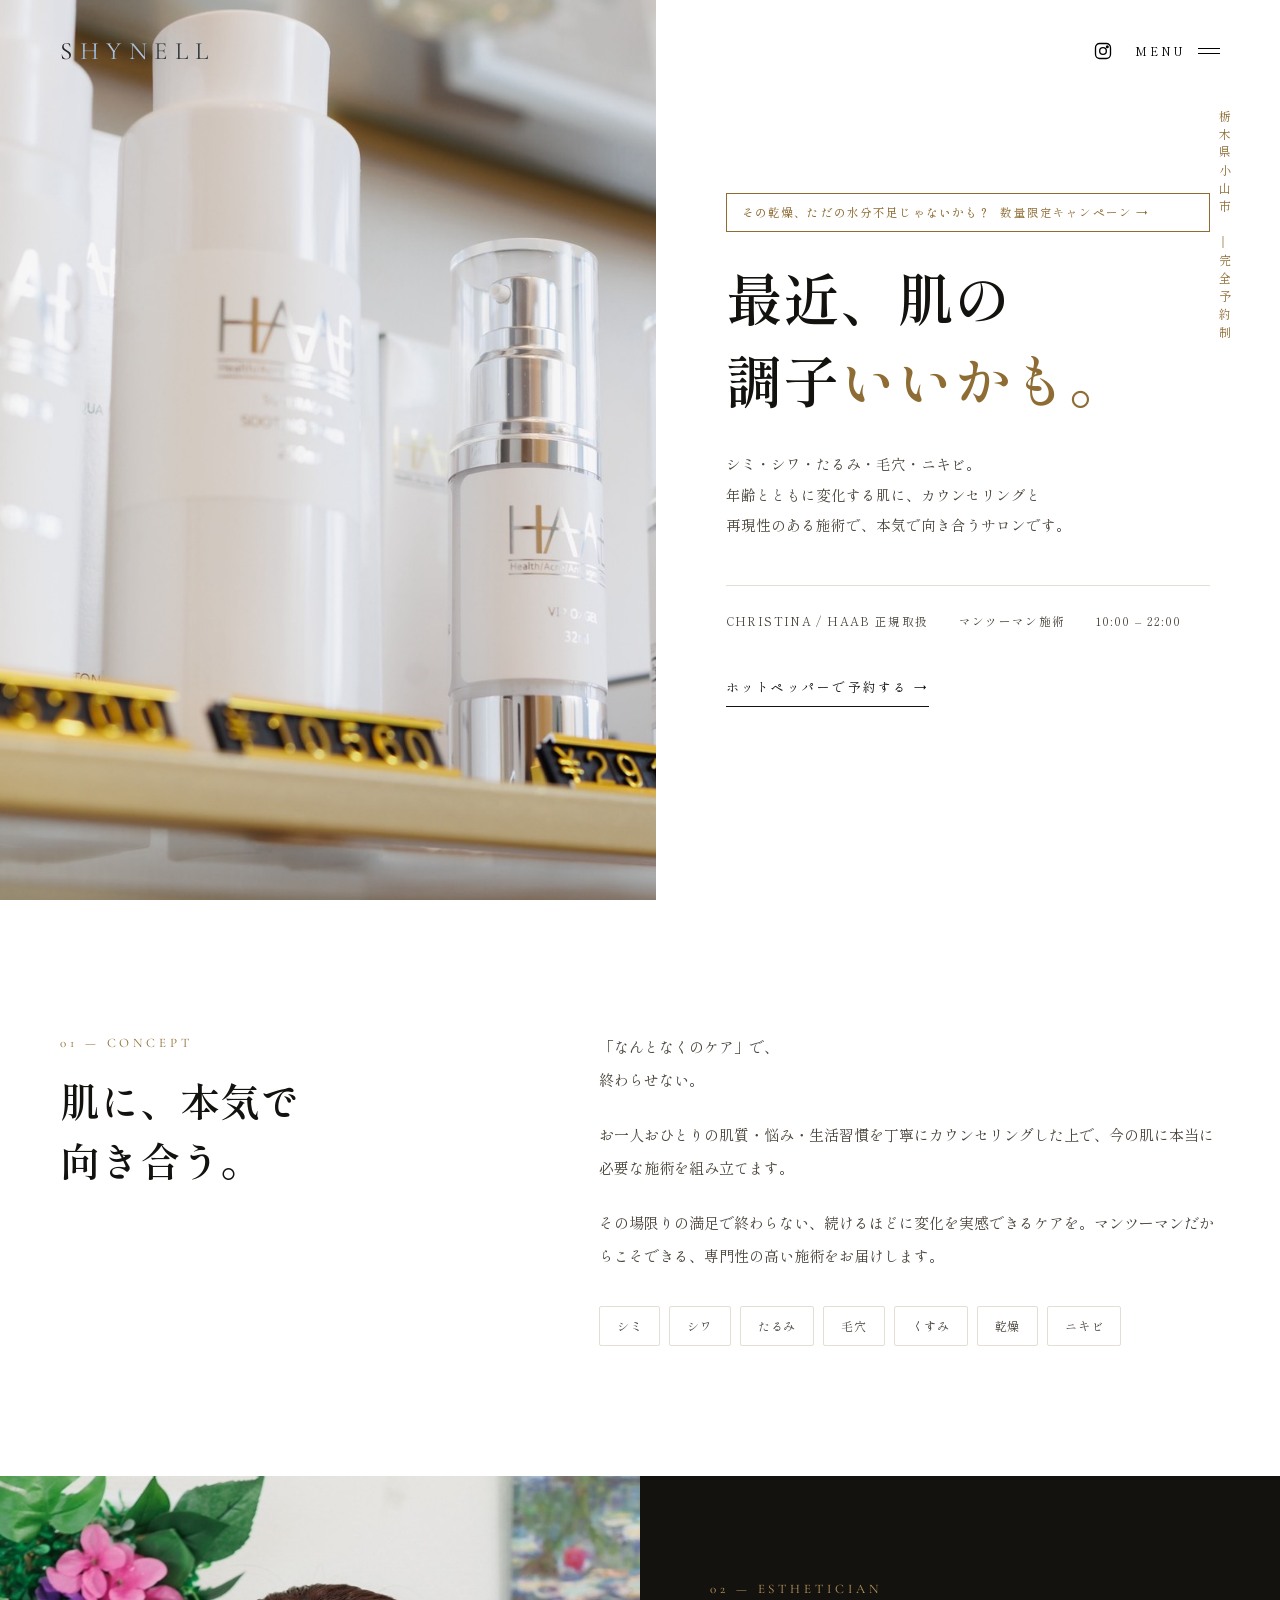
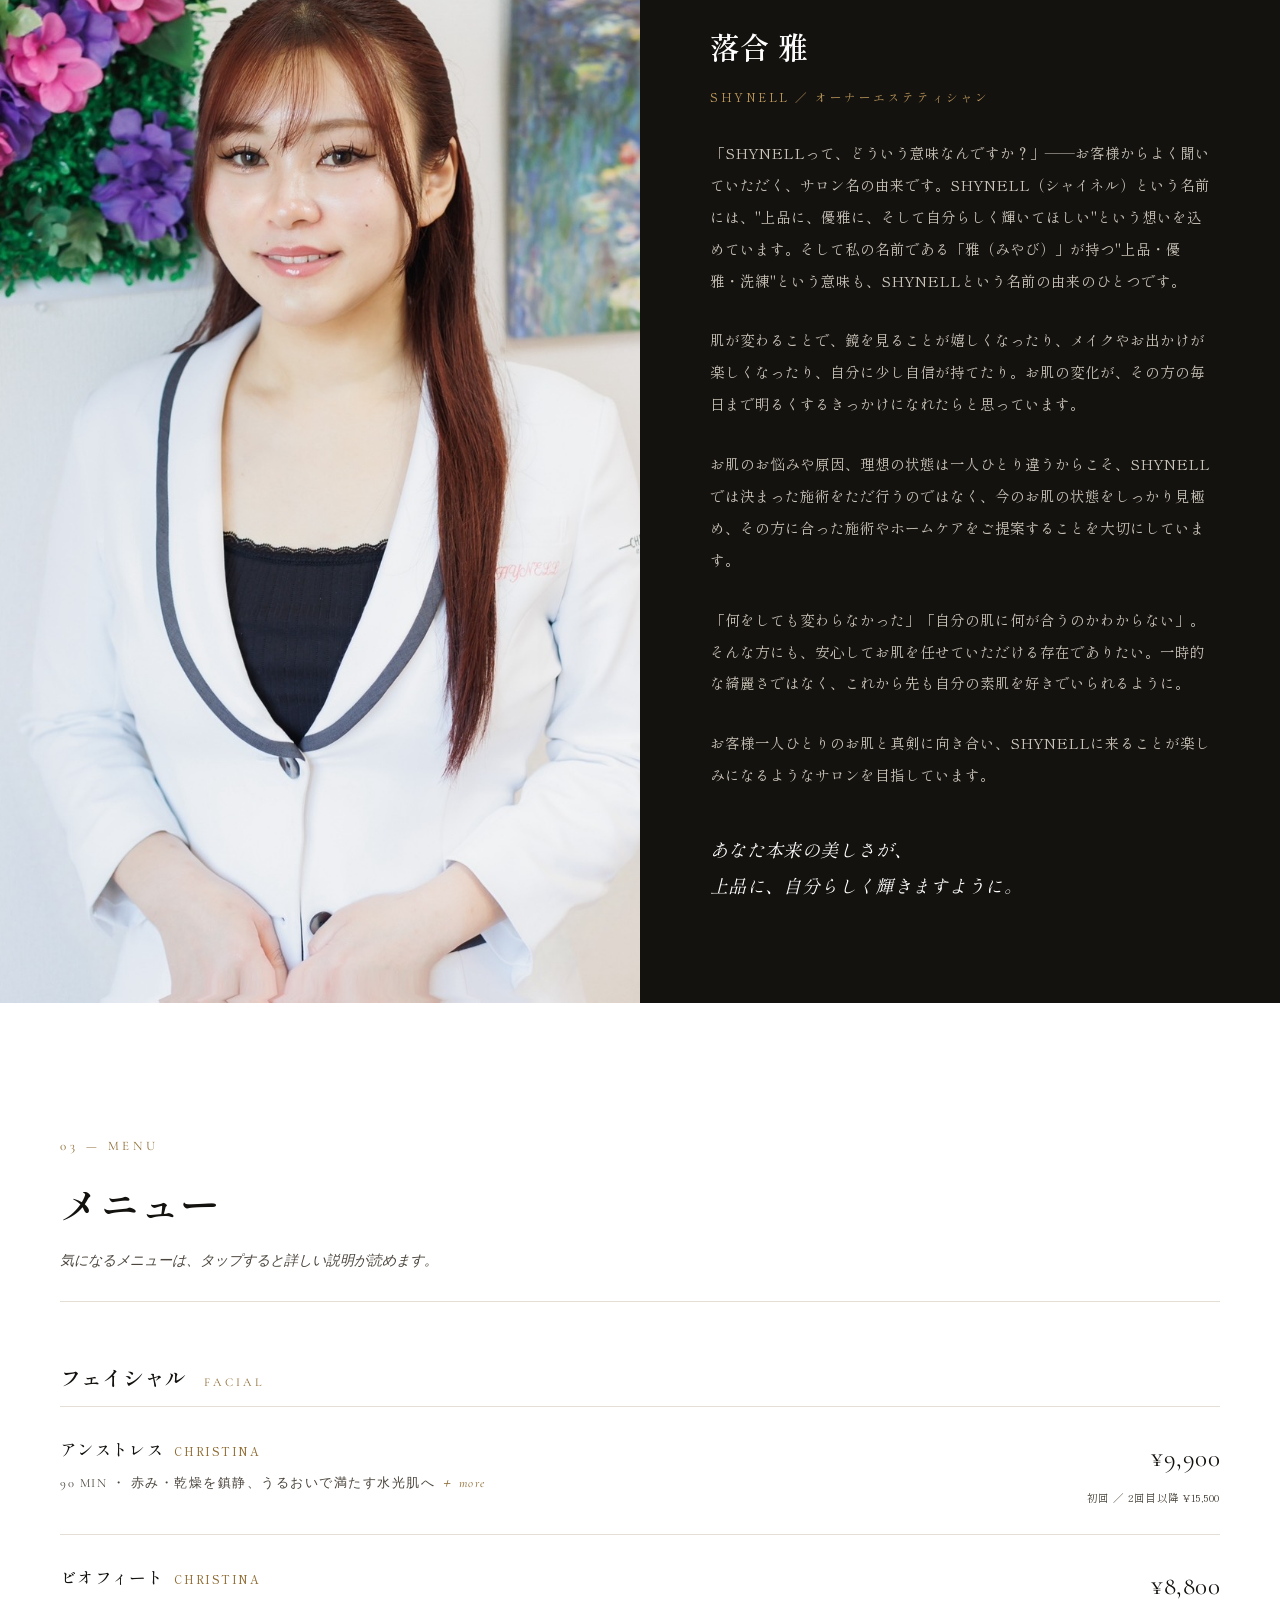
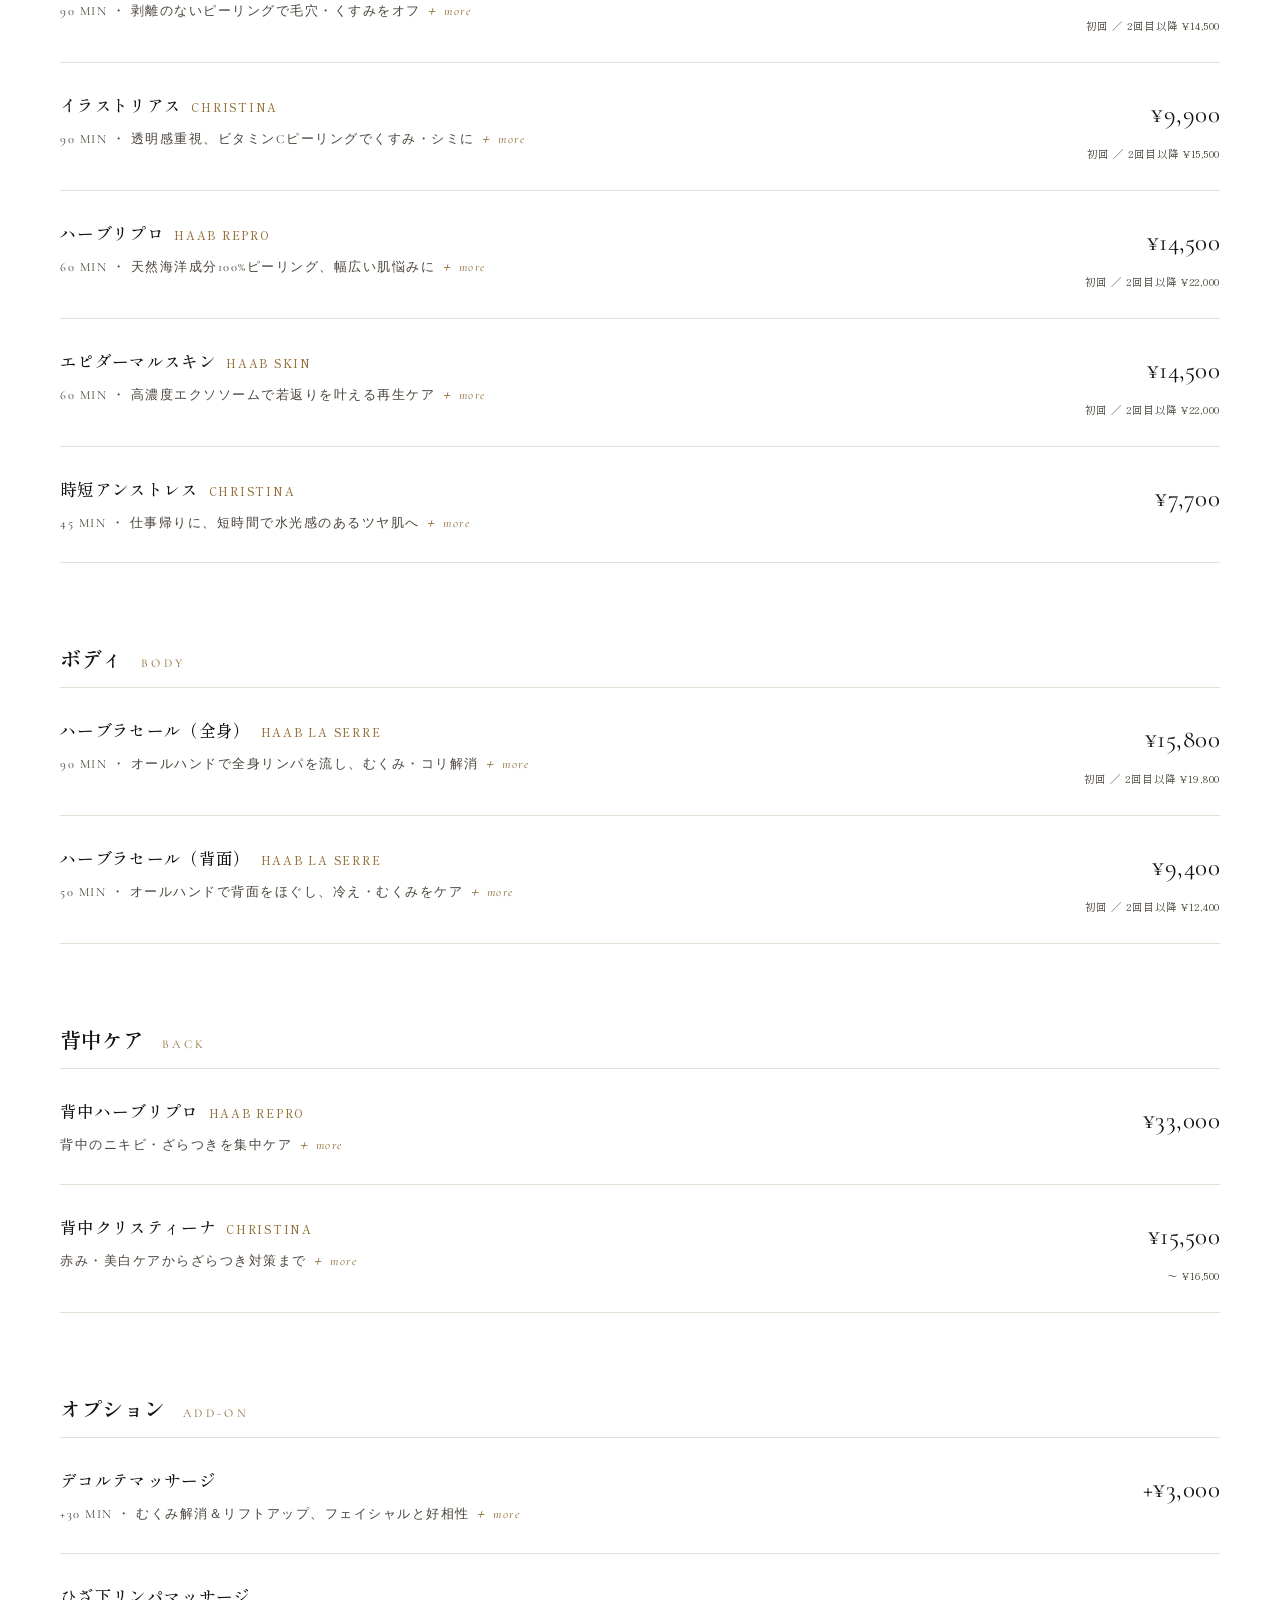
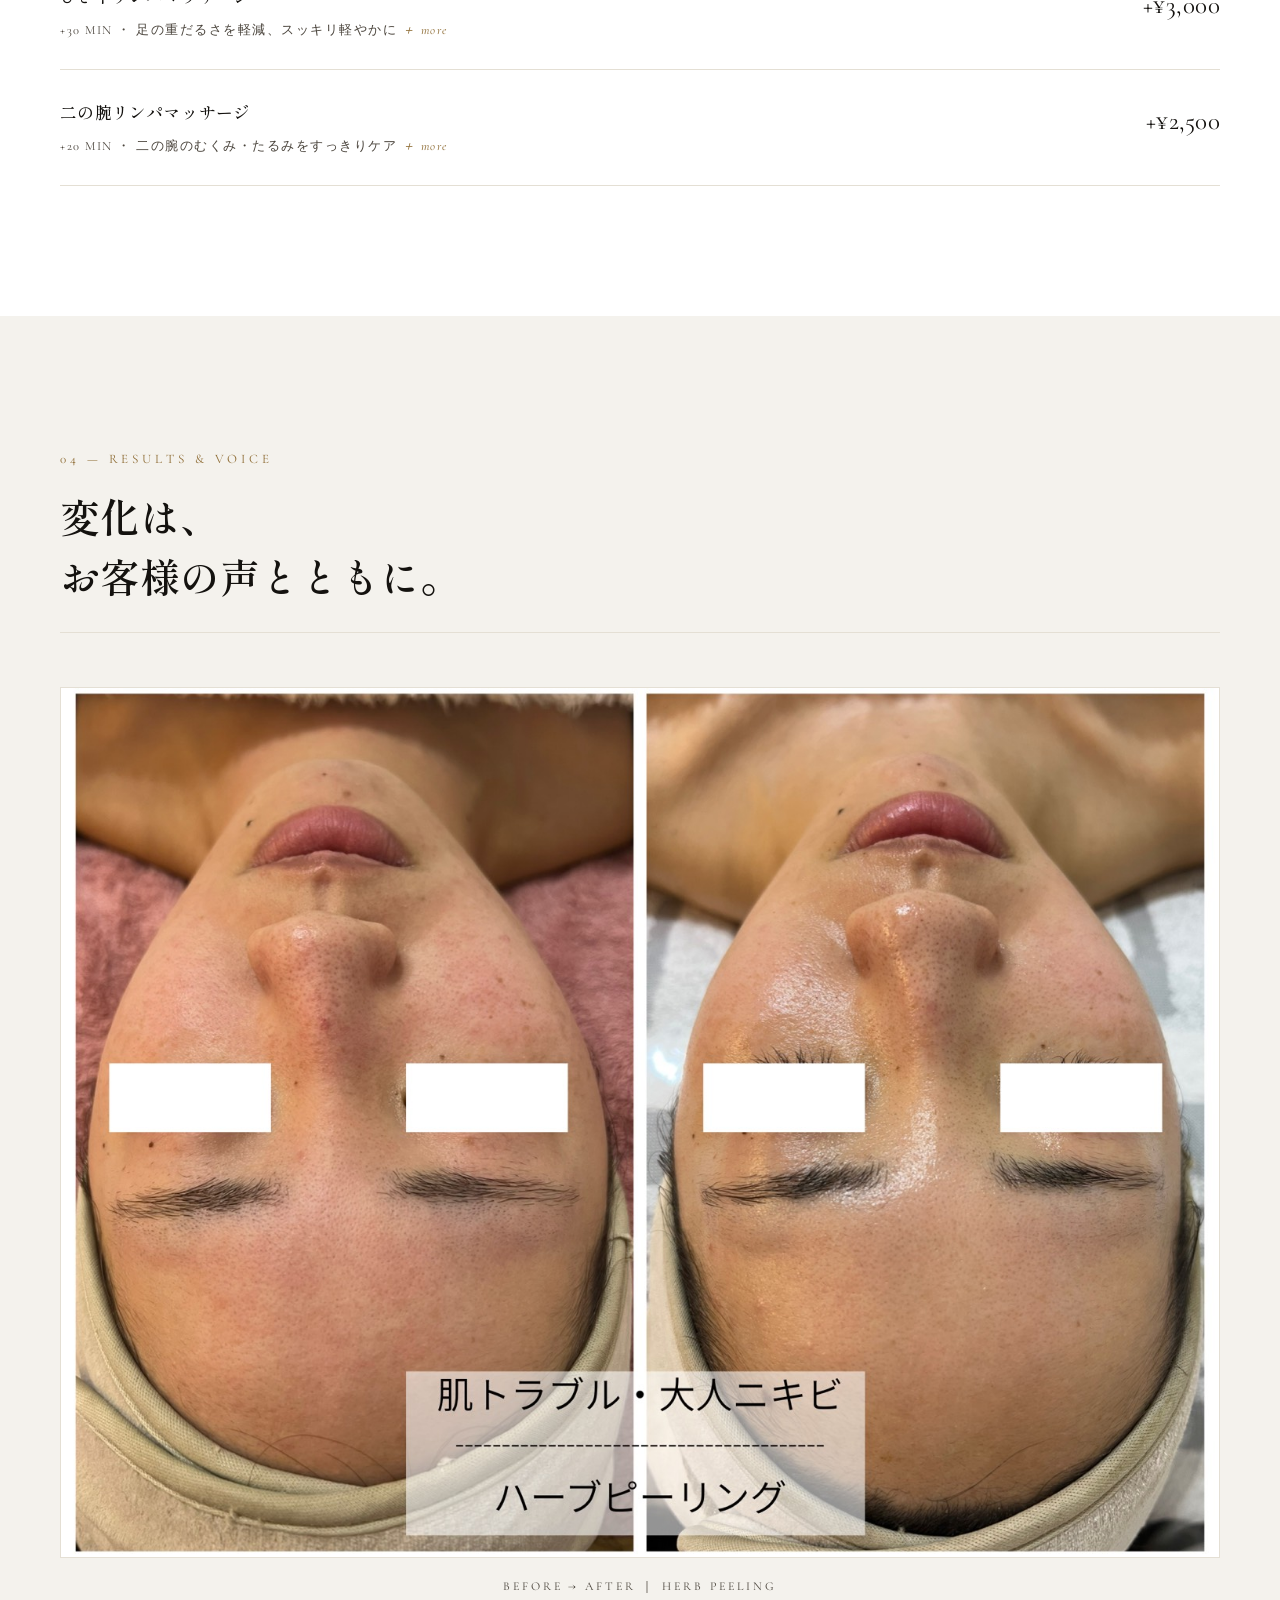
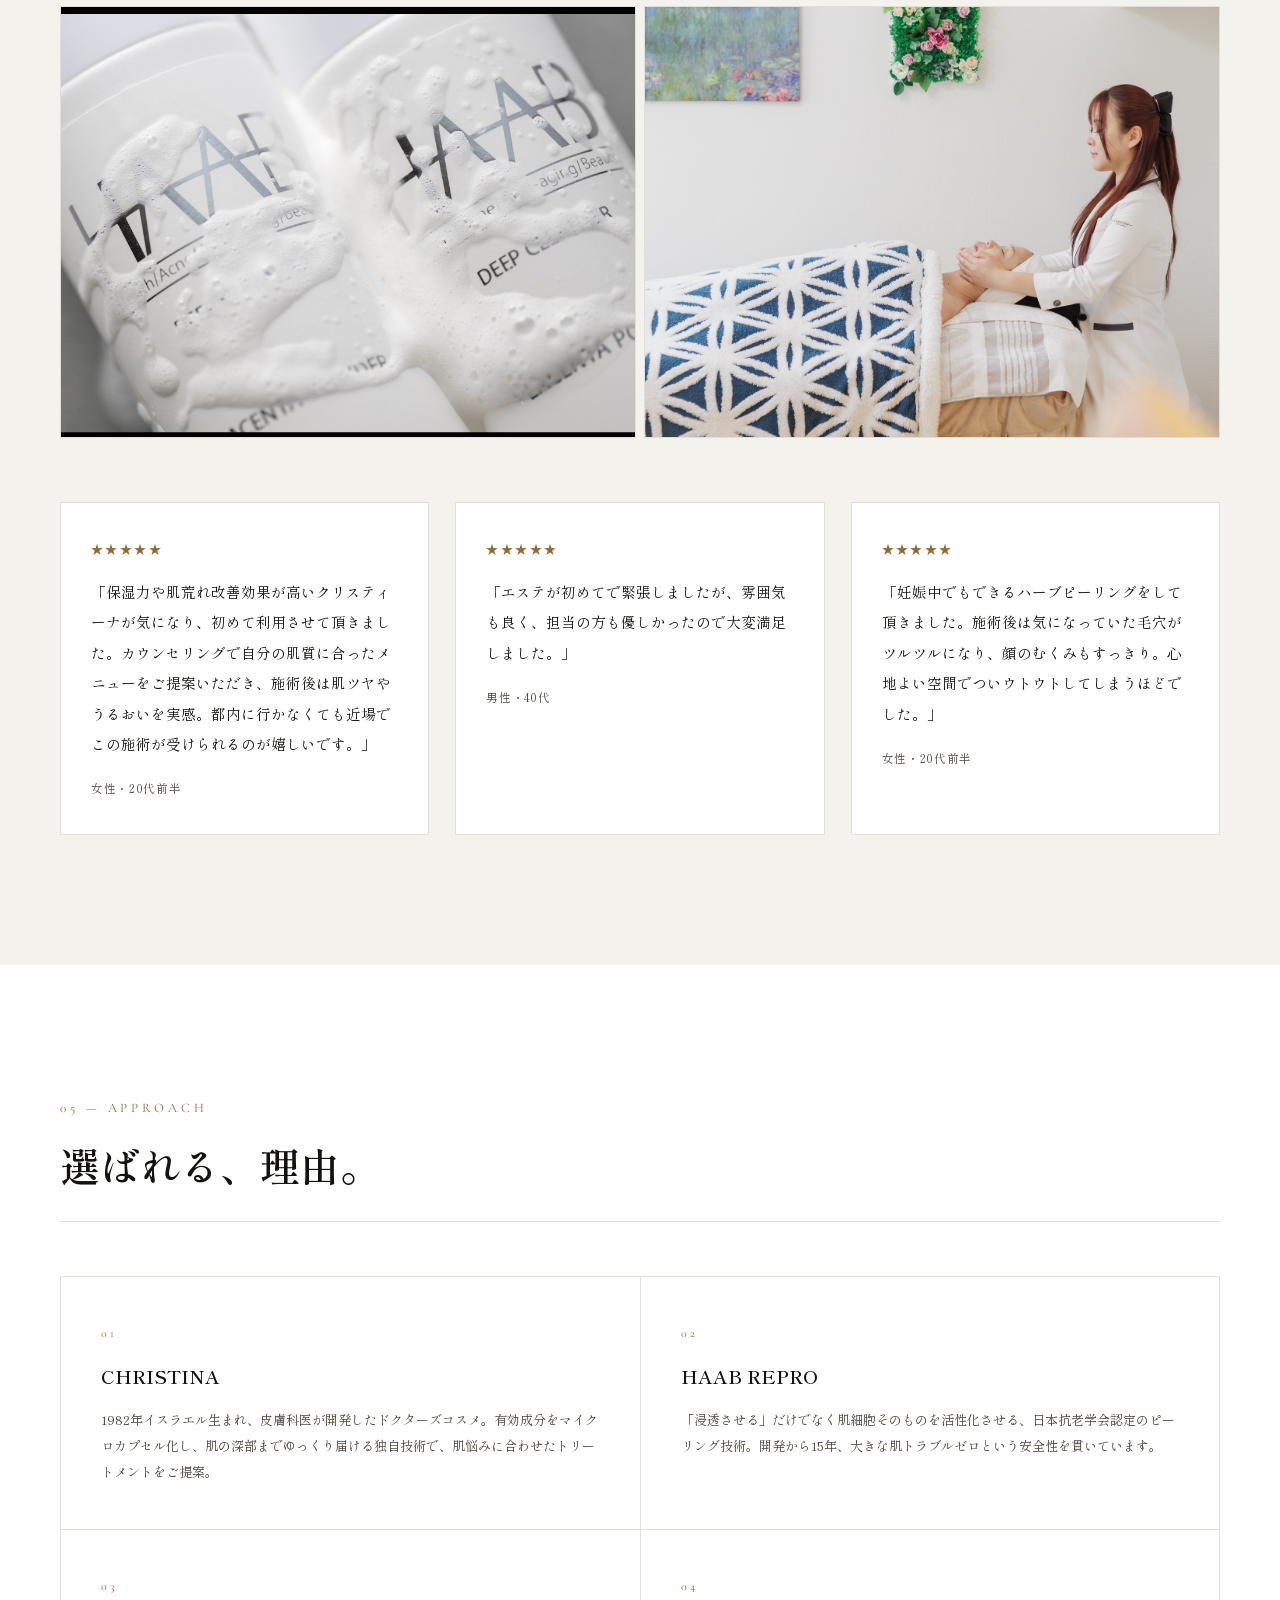
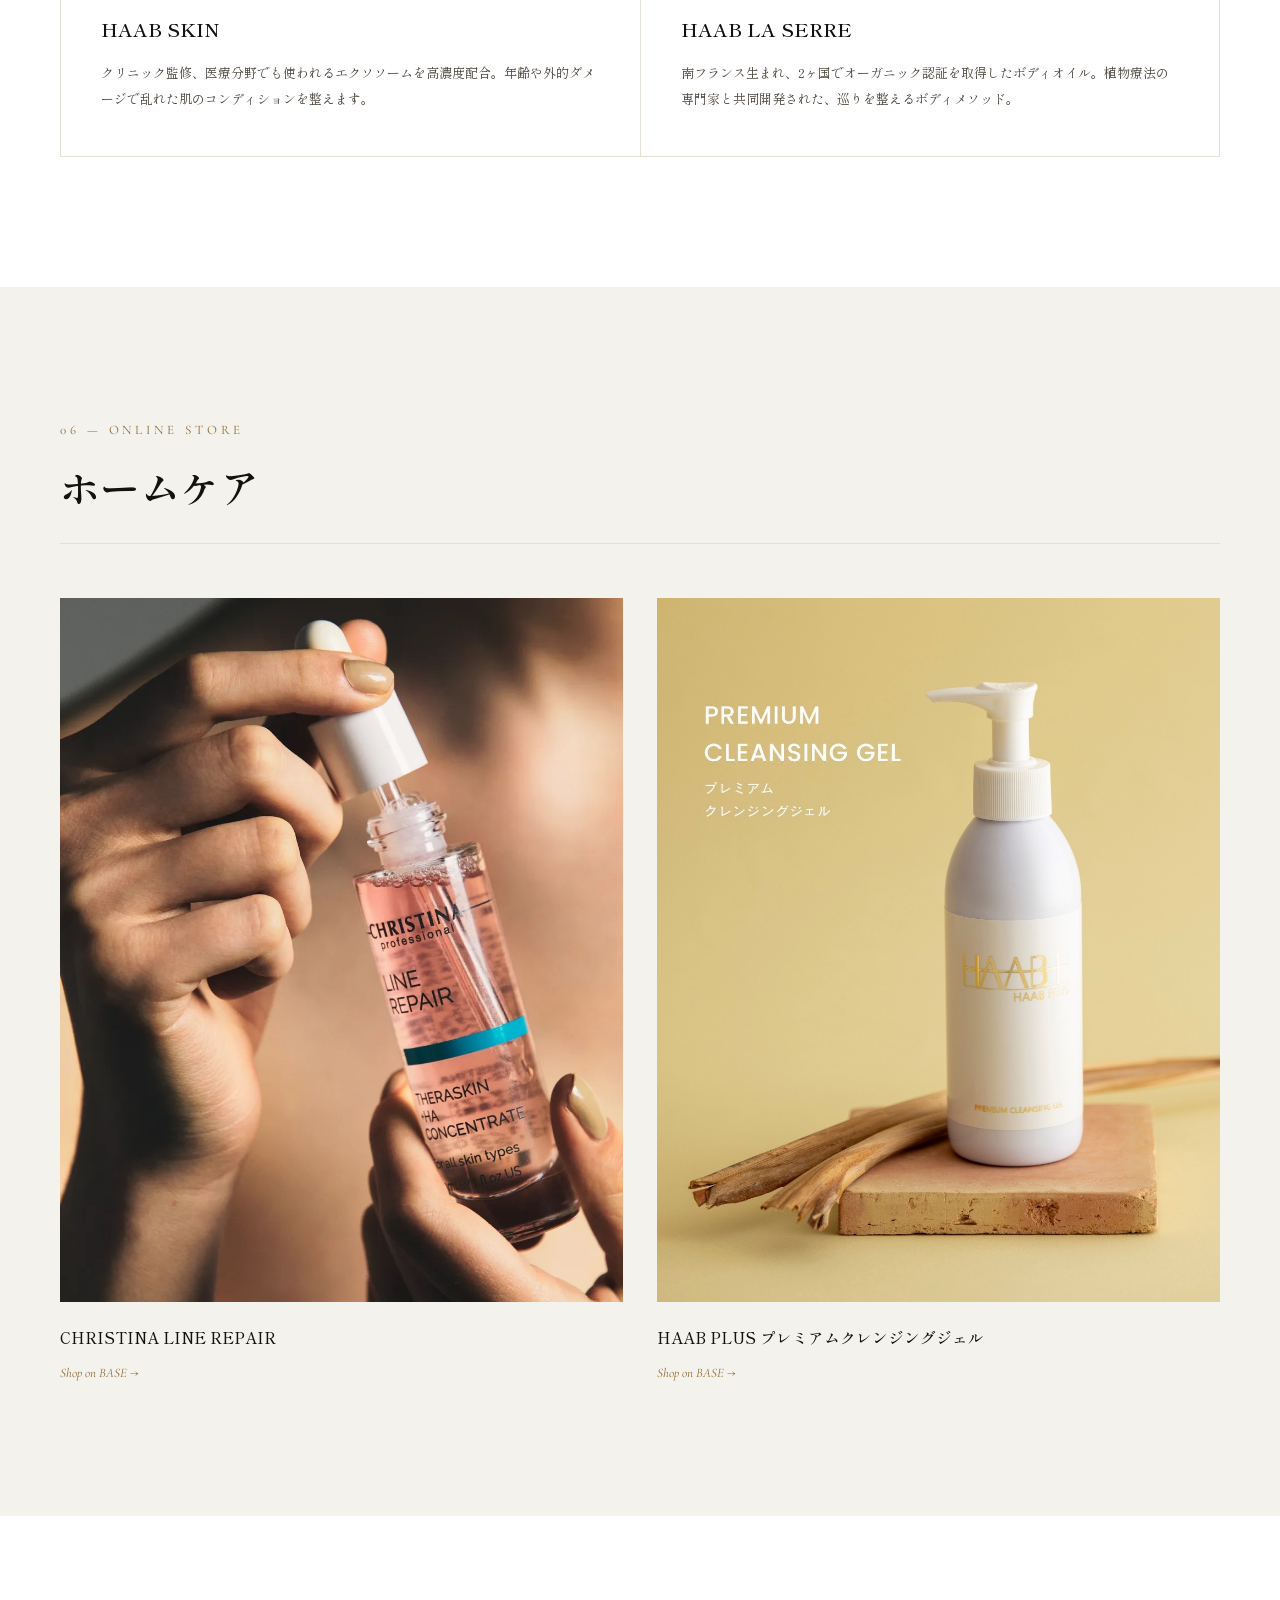
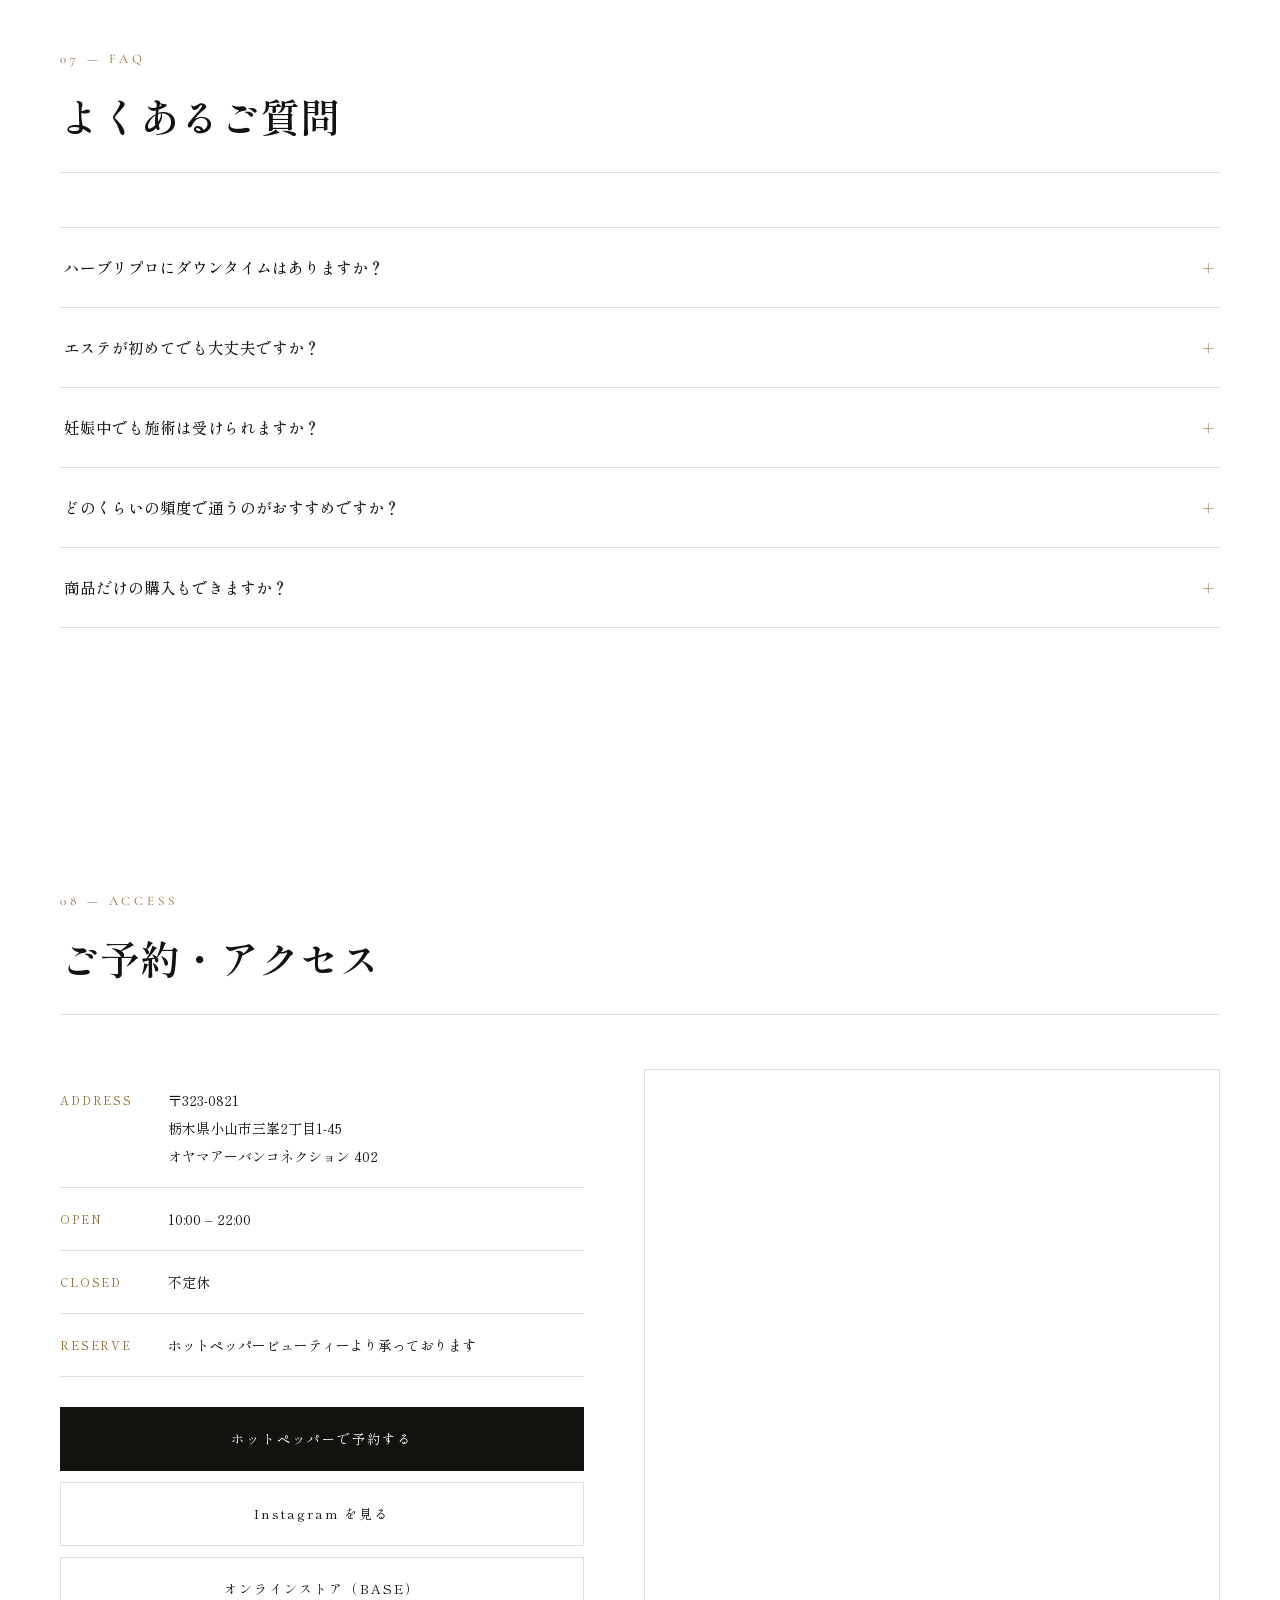
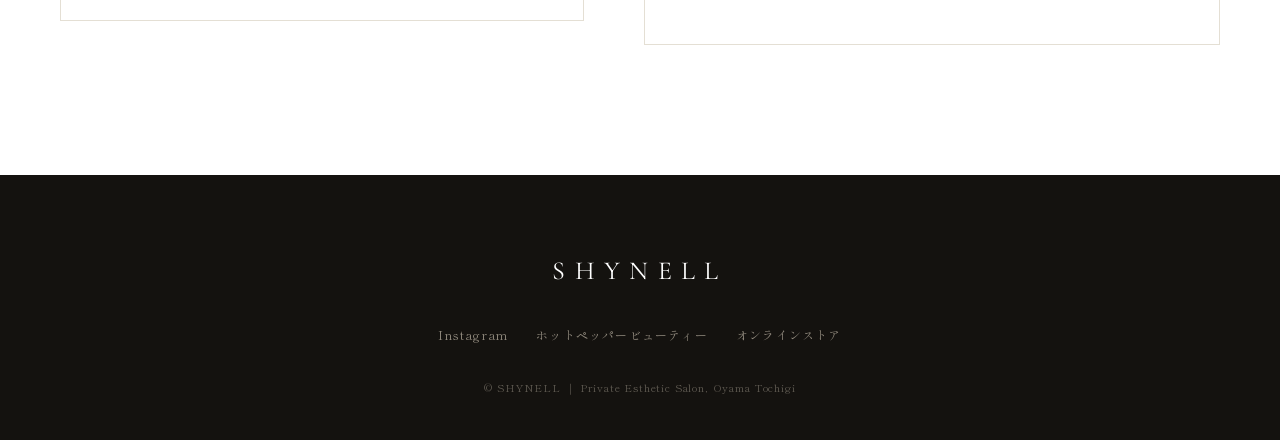
==== commit 5e5941a9: "Add owner bio text to Esthetician section Co-Authored-By: Claude Sonnet 5 <noreply@anthropic.com>" ====
--- a/index.html
+++ b/index.html
@@ -167,6 +167,10 @@
   .owner-body h2{ font-family:'Shippori Mincho',serif; font-size:30px; margin-top:14px; font-weight:600; }
   .owner-body .role{ font-size:11.5px; letter-spacing:0.22em; color:var(--brass-lt); margin-top:10px; }
   .owner-body p{ margin-top:28px; font-size:14.5px; color:#C9C3B8; line-height:2.2; }
+  .owner-body .closing{
+    margin-top:40px; font-family:'Shippori Mincho',serif; font-style:italic;
+    font-size:18px; color:#fff; line-height:2; letter-spacing:0.02em;
+  }
 
   /* ---------- MENU : editorial index ---------- */
   .m-group{ margin-bottom:74px; }
@@ -367,7 +371,12 @@
       <div class="sec-num">02 — ESTHETICIAN</div>
       <h2>落合 雅</h2>
       <div class="role">SHYNELL ／ オーナーエステティシャン</div>
-      <p>［なぜCHRISTINA・HAABを選んだのか、施術で大切にしていること——ご本人の言葉をここに反映予定］</p>
+      <p>「SHYNELLって、どういう意味なんですか？」——お客様からよく聞いていただく、サロン名の由来です。SHYNELL（シャイネル）という名前には、"上品に、優雅に、そして自分らしく輝いてほしい"という想いを込めています。そして私の名前である「雅（みやび）」が持つ"上品・優雅・洗練"という意味も、SHYNELLという名前の由来のひとつです。</p>
+      <p>肌が変わることで、鏡を見ることが嬉しくなったり、メイクやお出かけが楽しくなったり、自分に少し自信が持てたり。お肌の変化が、その方の毎日まで明るくするきっかけになれたらと思っています。</p>
+      <p>お肌のお悩みや原因、理想の状態は一人ひとり違うからこそ、SHYNELLでは決まった施術をただ行うのではなく、今のお肌の状態をしっかり見極め、その方に合った施術やホームケアをご提案することを大切にしています。</p>
+      <p>「何をしても変わらなかった」「自分の肌に何が合うのかわからない」。そんな方にも、安心してお肌を任せていただける存在でありたい。一時的な綺麗さではなく、これから先も自分の素肌を好きでいられるように。</p>
+      <p>お客様一人ひとりのお肌と真剣に向き合い、SHYNELLに来ることが楽しみになるようなサロンを目指しています。</p>
+      <p class="closing">あなた本来の美しさが、<br>上品に、自分らしく輝きますように。</p>
     </div>
   </div>
 </section>
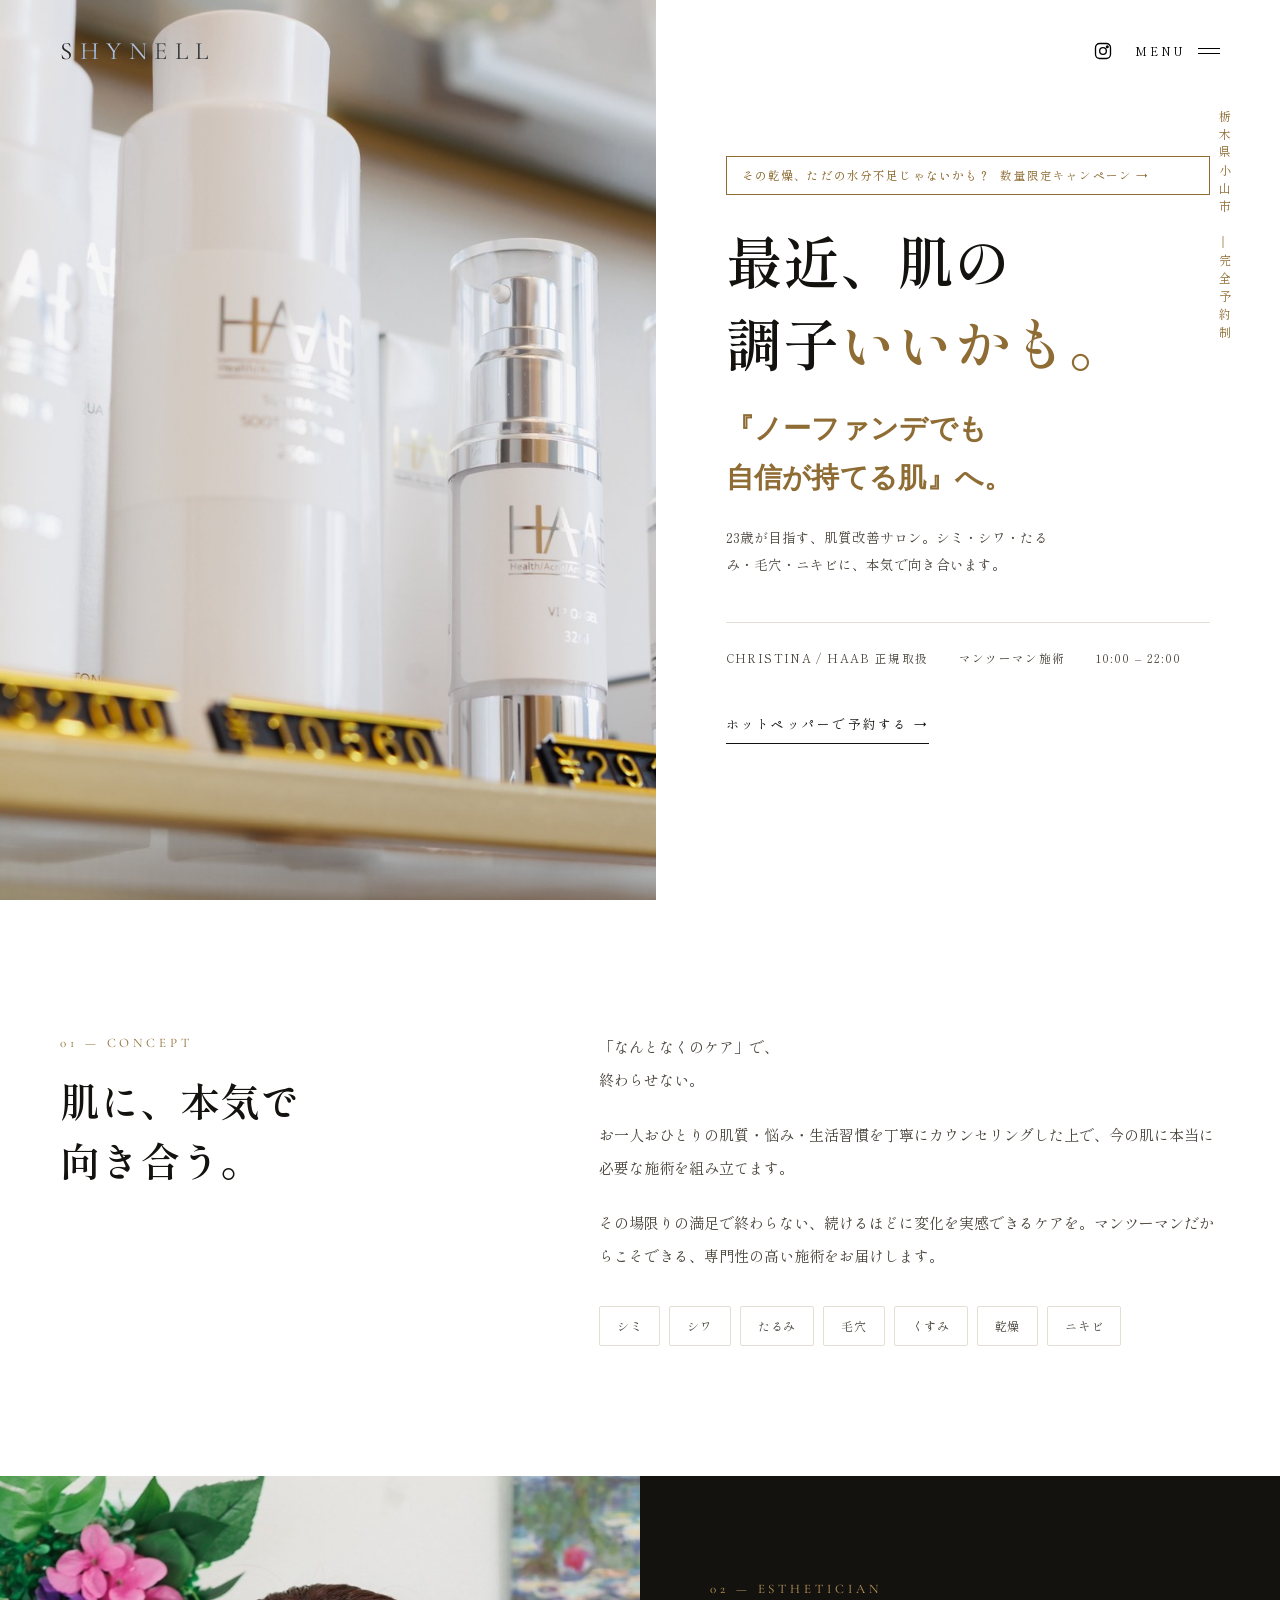
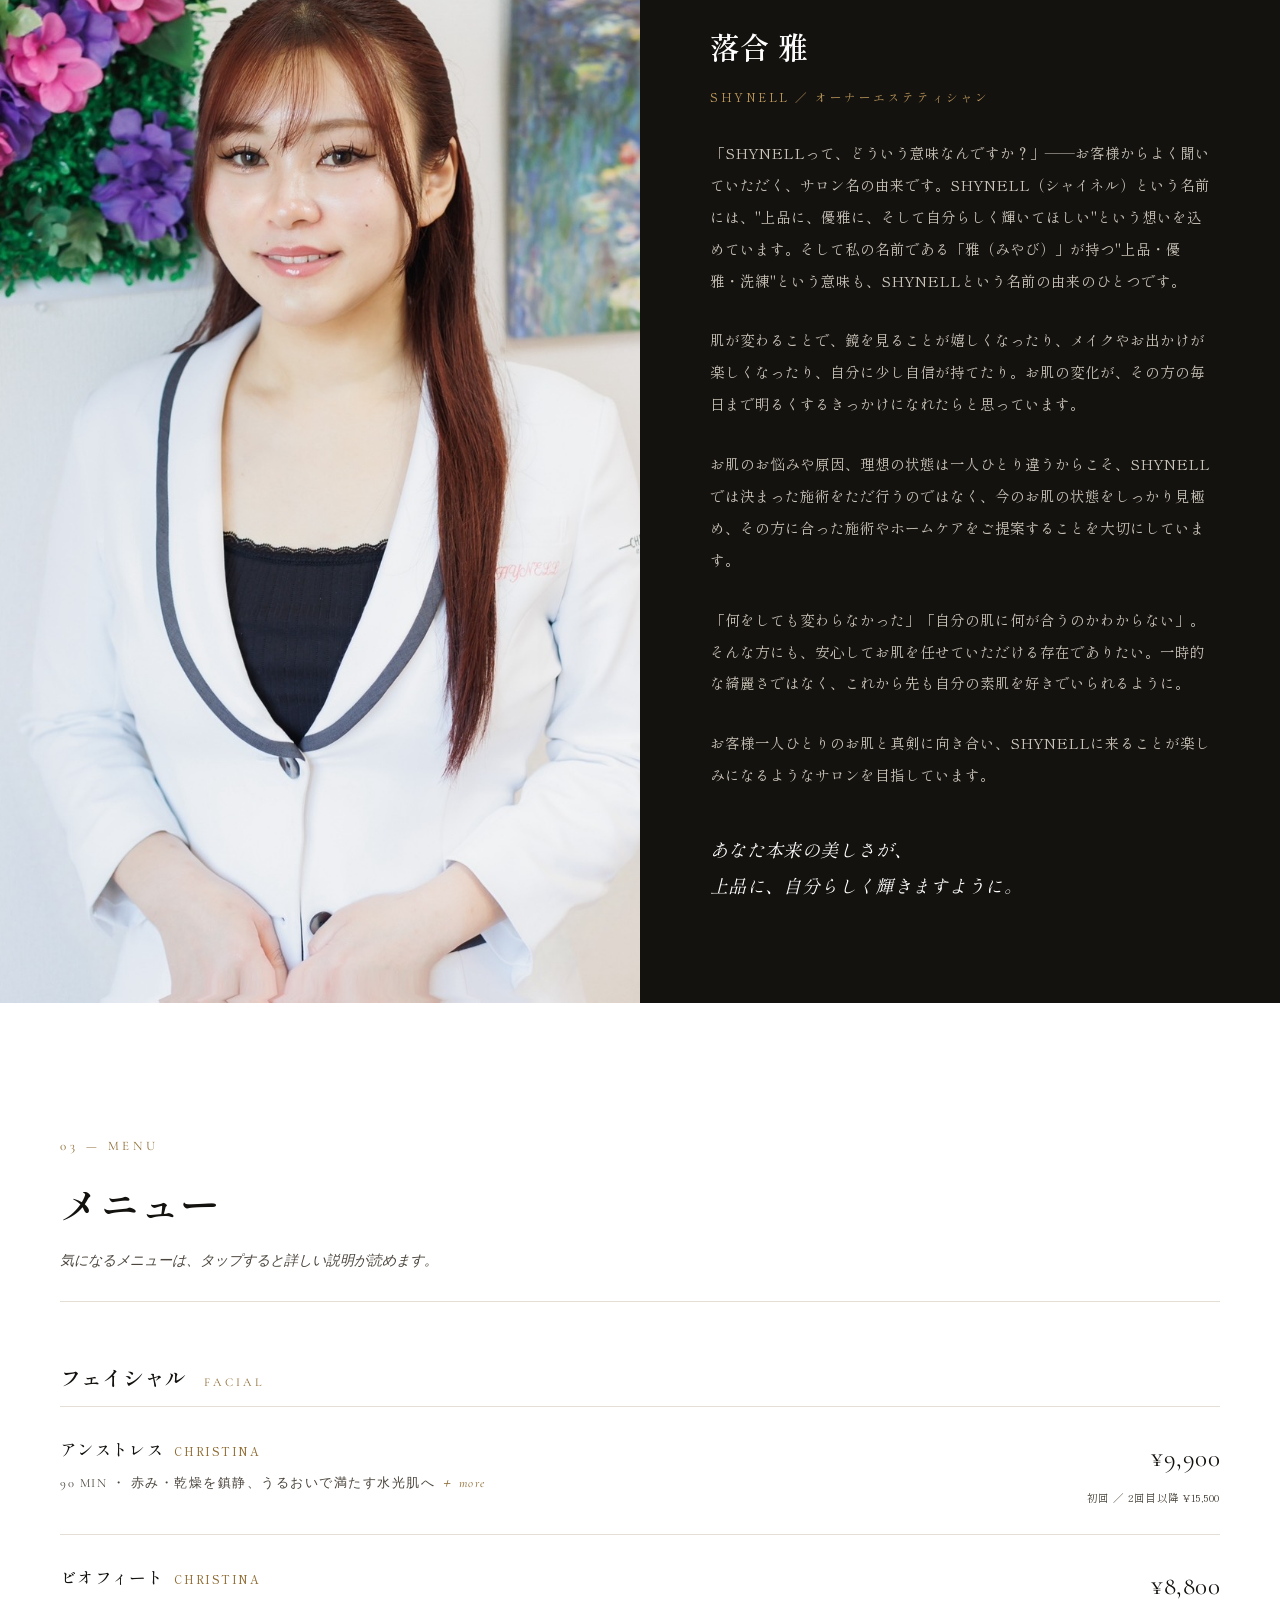
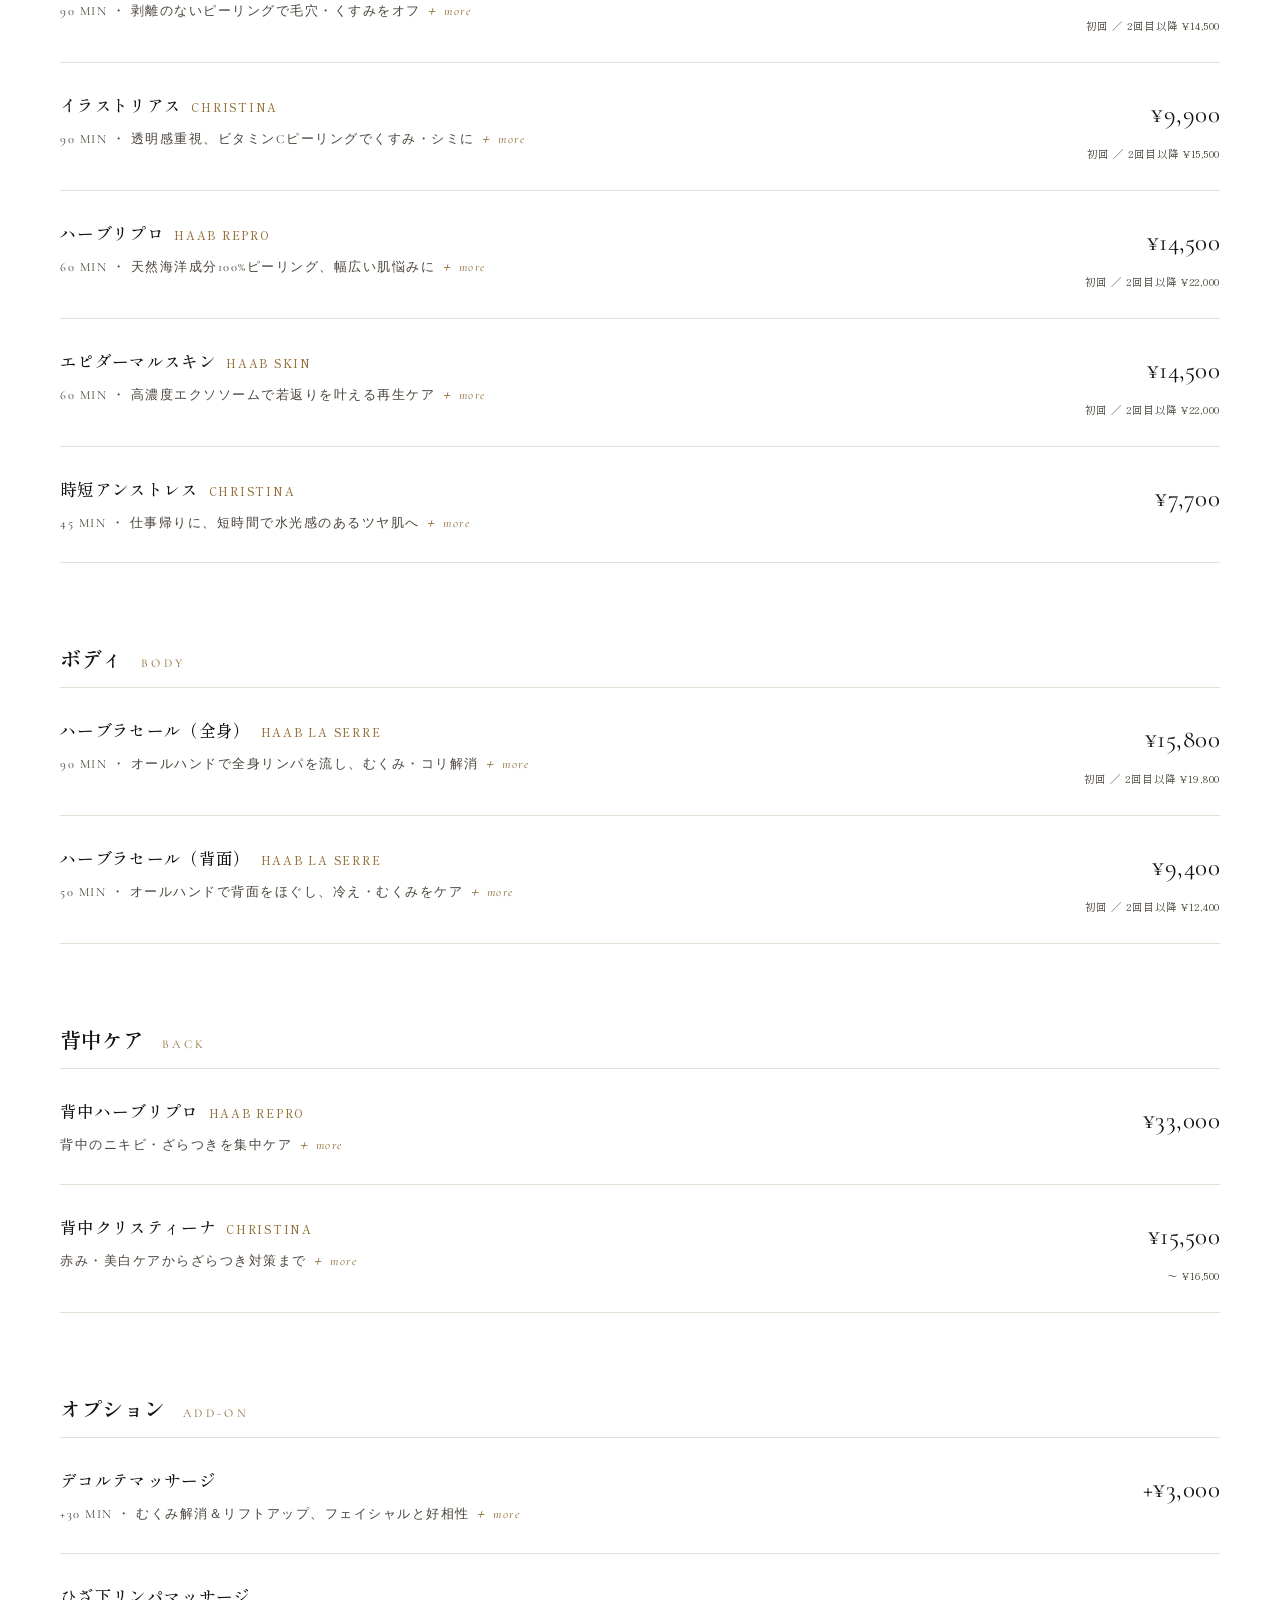
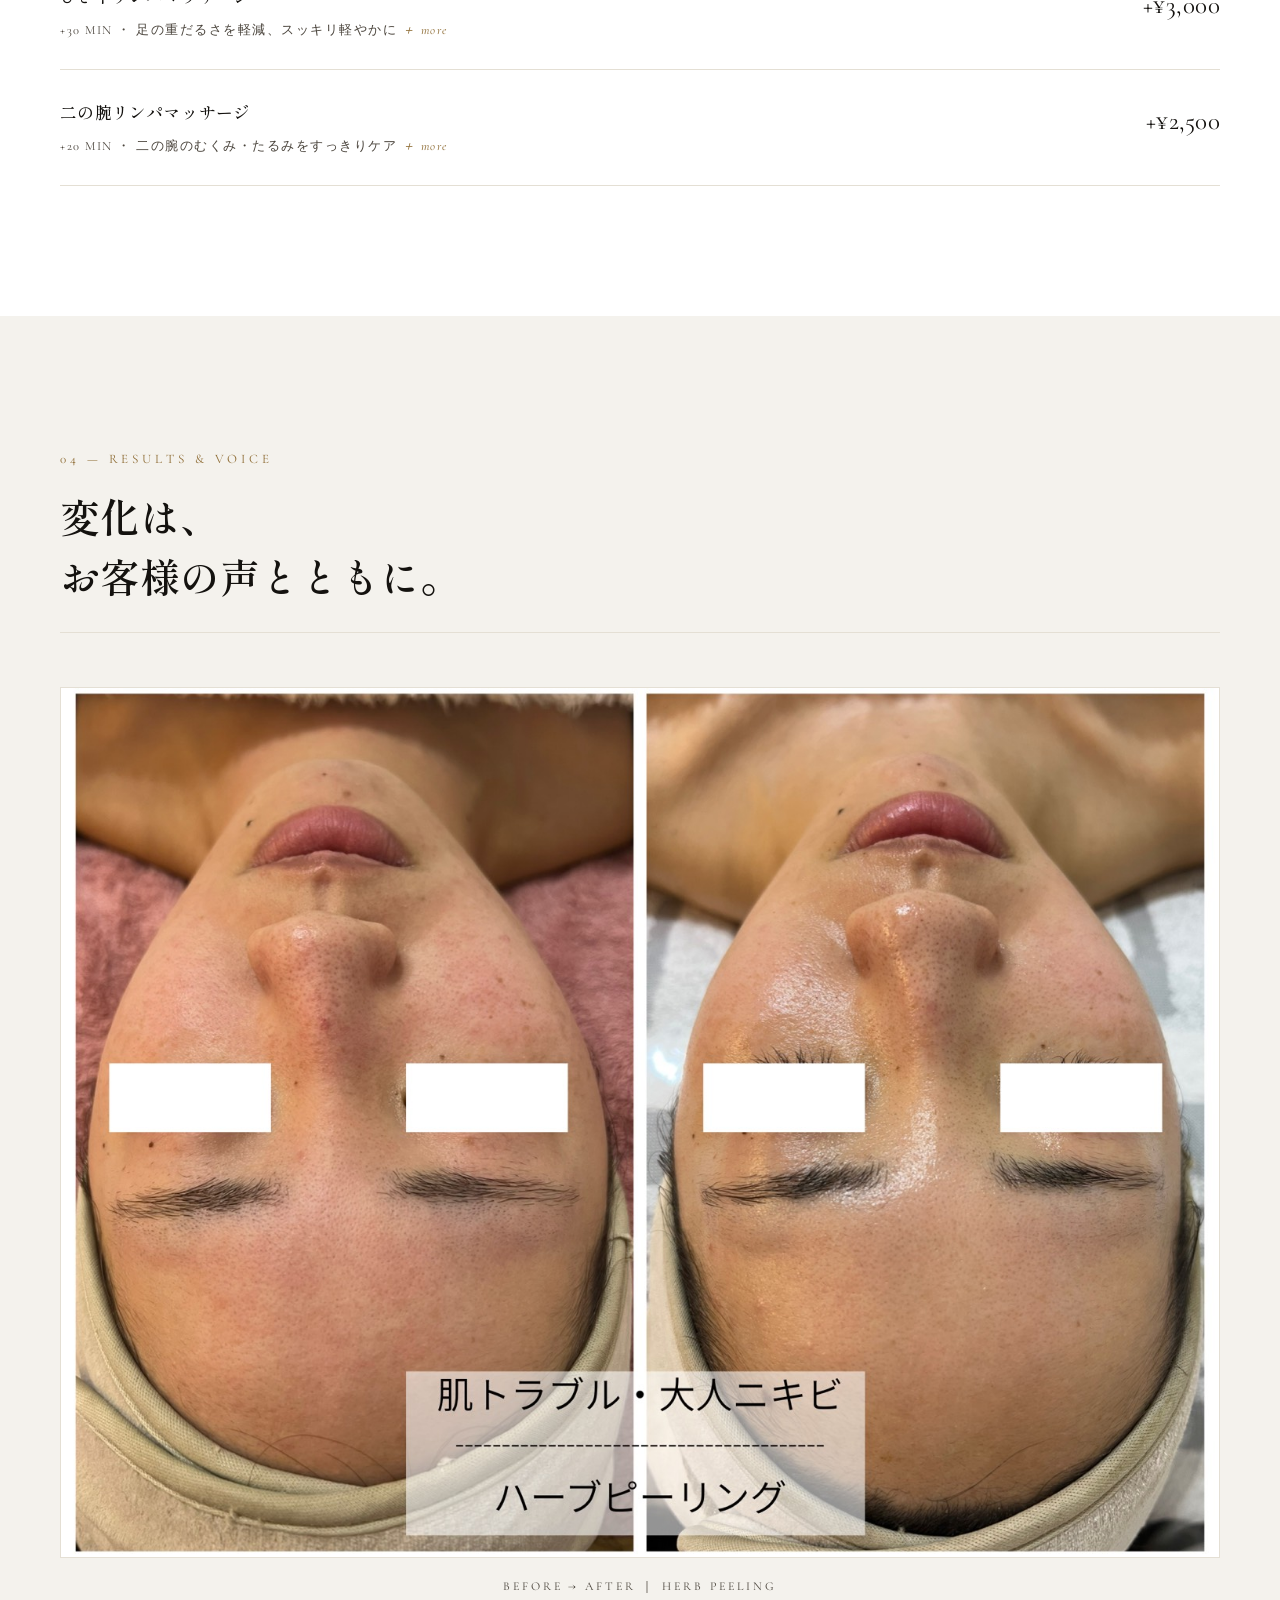
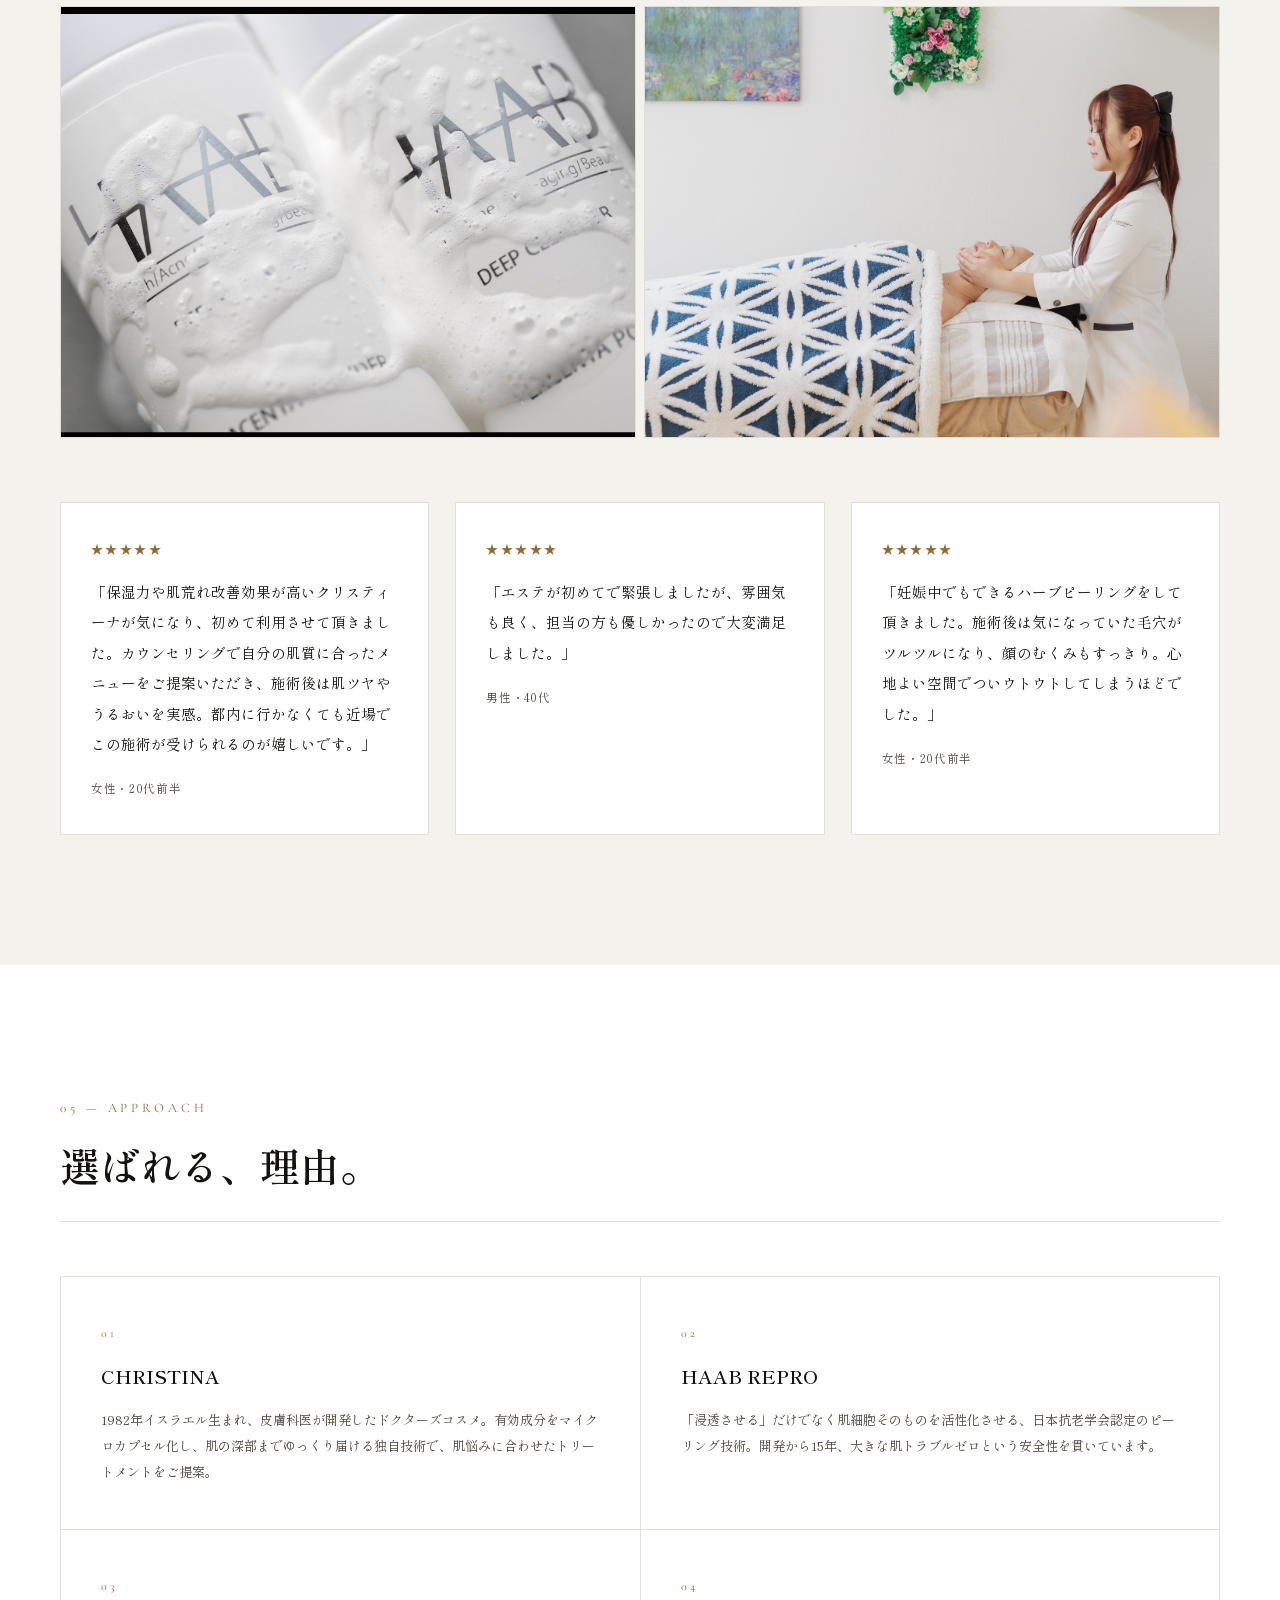
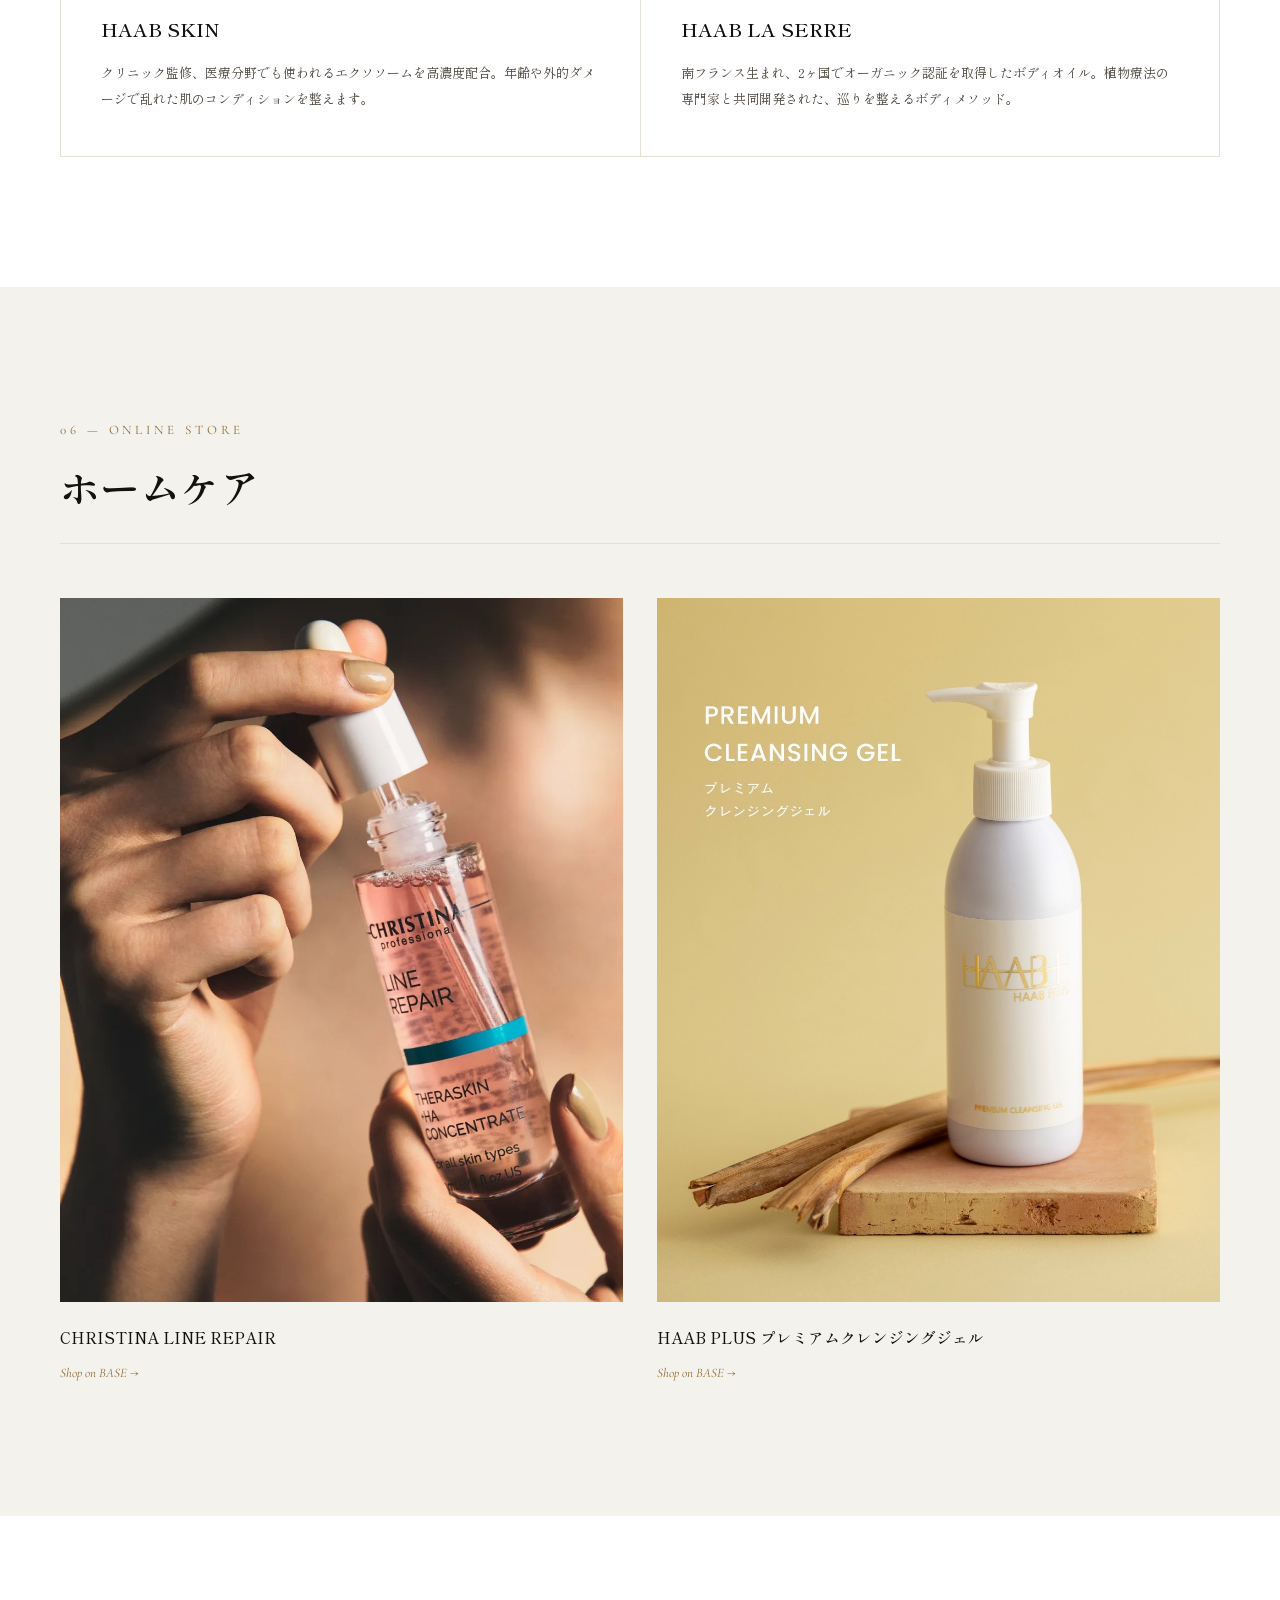
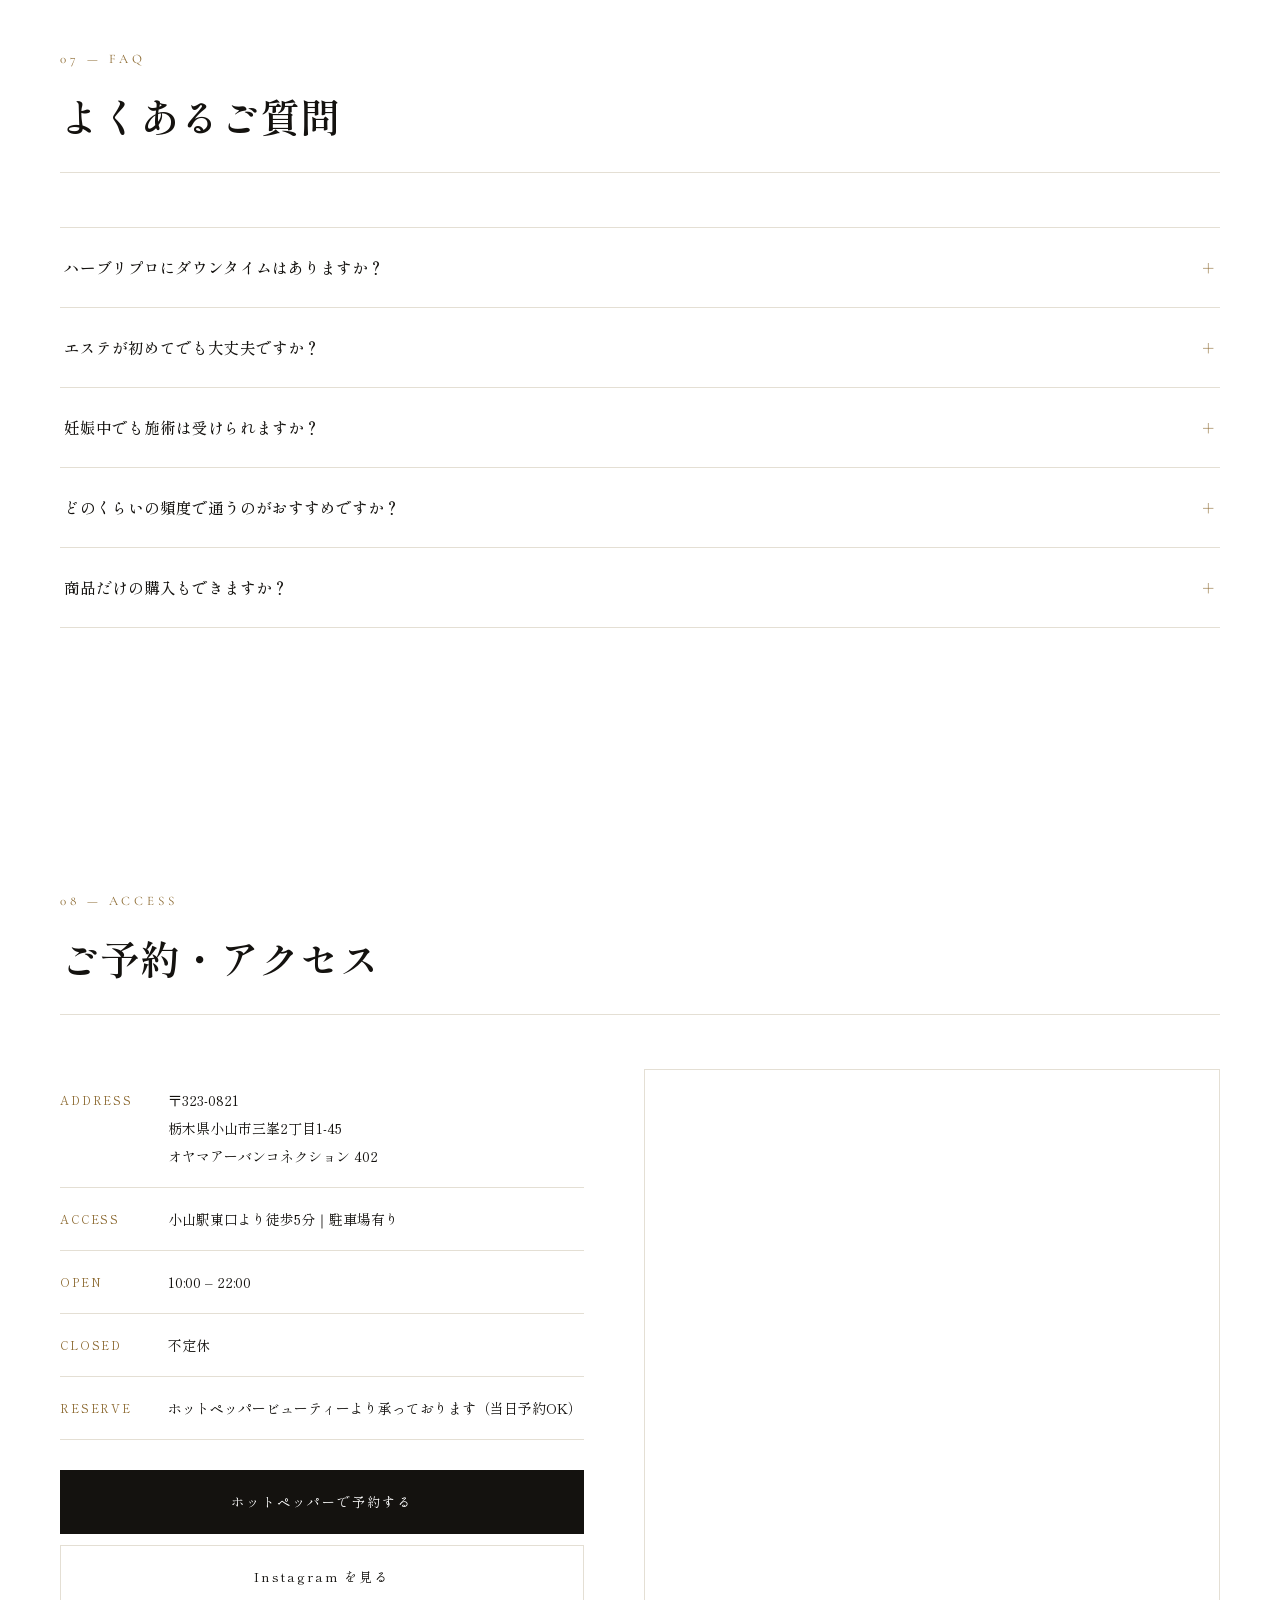
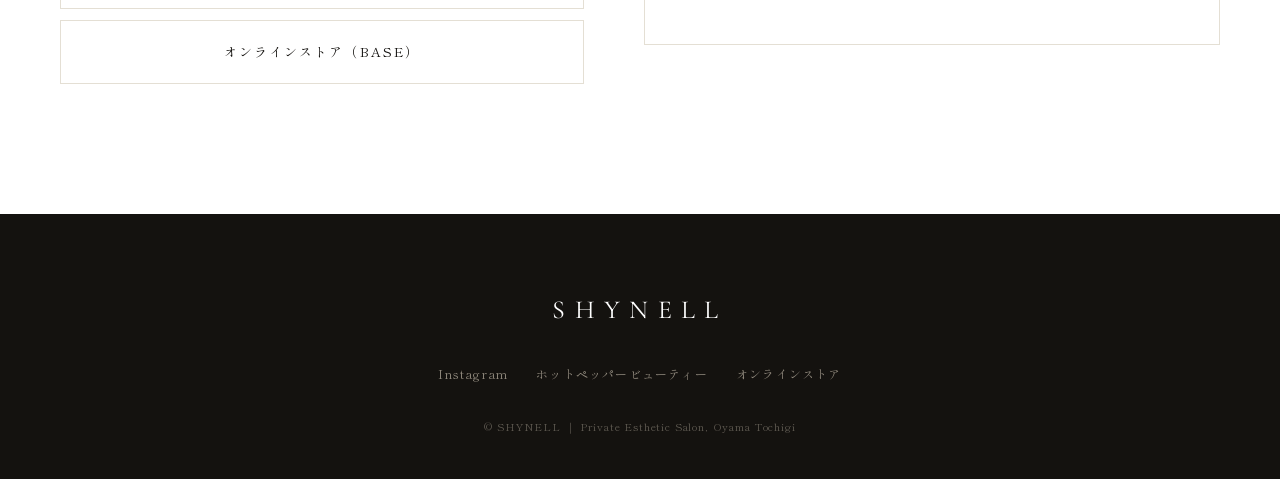
==== commit bd4bdd59: "Add hero catchphrase, expand access details with station distance and same-day booking note Co-Autho" ====
--- a/index.html
+++ b/index.html
@@ -88,7 +88,11 @@
     font-size:clamp(38px,4.4vw,62px); line-height:1.45; letter-spacing:0.02em;
   }
   .hero-txt h1 em{ font-style:normal; color:var(--brass); }
-  .hero-lead{ margin-top:30px; font-size:14.5px; color:var(--sumi-soft); max-width:400px; line-height:2.1; }
+  .hero-lead{ margin-top:22px; font-size:13.5px; color:var(--sumi-soft); max-width:340px; line-height:2; }
+  .hero-catch{
+    margin-top:22px; font-family:'Shippori Mincho',serif; font-weight:700;
+    font-size:clamp(20px,2.6vw,28px); color:var(--brass); letter-spacing:0.01em; line-height:1.75;
+  }
   .hero-meta{
     margin-top:44px; padding-top:24px; border-top:1px solid var(--hair);
     display:flex; gap:30px; flex-wrap:wrap; font-size:11.5px; letter-spacing:0.12em; color:var(--sumi-soft);
@@ -331,7 +335,8 @@
     <div class="vert">栃木県小山市 ｜ 完全予約制</div>
     <a href="campaign.html" class="cp-badge"><b>その乾燥、ただの水分不足じゃないかも？</b> 数量限定キャンペーン →</a>
     <h1>最近、肌の<br>調子<em>いいかも。</em></h1>
-    <p class="hero-lead">シミ・シワ・たるみ・毛穴・ニキビ。<br>年齢とともに変化する肌に、カウンセリングと<br>再現性のある施術で、本気で向き合うサロンです。</p>
+    <div class="hero-catch">『ノーファンデでも<br>自信が持てる肌』へ。</div>
+    <p class="hero-lead">23歳が目指す、肌質改善サロン。シミ・シワ・たるみ・毛穴・ニキビに、本気で向き合います。</p>
     <div class="hero-meta">
       <span>CHRISTINA / HAAB 正規取扱</span>
       <span>マンツーマン施術</span>
@@ -678,9 +683,10 @@
     <div class="acc-grid">
       <div class="rv">
         <div class="row"><div class="k">ADDRESS</div><div>〒323-0821<br>栃木県小山市三峯2丁目1-45<br>オヤマアーバンコネクション 402</div></div>
+        <div class="row"><div class="k">ACCESS</div><div>小山駅東口より徒歩5分｜駐車場有り</div></div>
         <div class="row"><div class="k">OPEN</div><div>10:00 – 22:00</div></div>
         <div class="row"><div class="k">CLOSED</div><div>不定休</div></div>
-        <div class="row"><div class="k">RESERVE</div><div>ホットペッパービューティーより承っております</div></div>
+        <div class="row"><div class="k">RESERVE</div><div>ホットペッパービューティーより承っております（当日予約OK）</div></div>
         <a href="https://beauty.hotpepper.jp/kr/slnH000767118/" target="_blank" rel="noopener" class="btn-solid">ホットペッパーで予約する</a>
         <a href="https://www.instagram.com/shynell._beauty/" target="_blank" rel="noopener" class="btn-ghost">Instagram を見る</a>
         <a href="https://shynell6022.base.shop/" target="_blank" rel="noopener" class="btn-ghost">オンラインストア（BASE）</a>
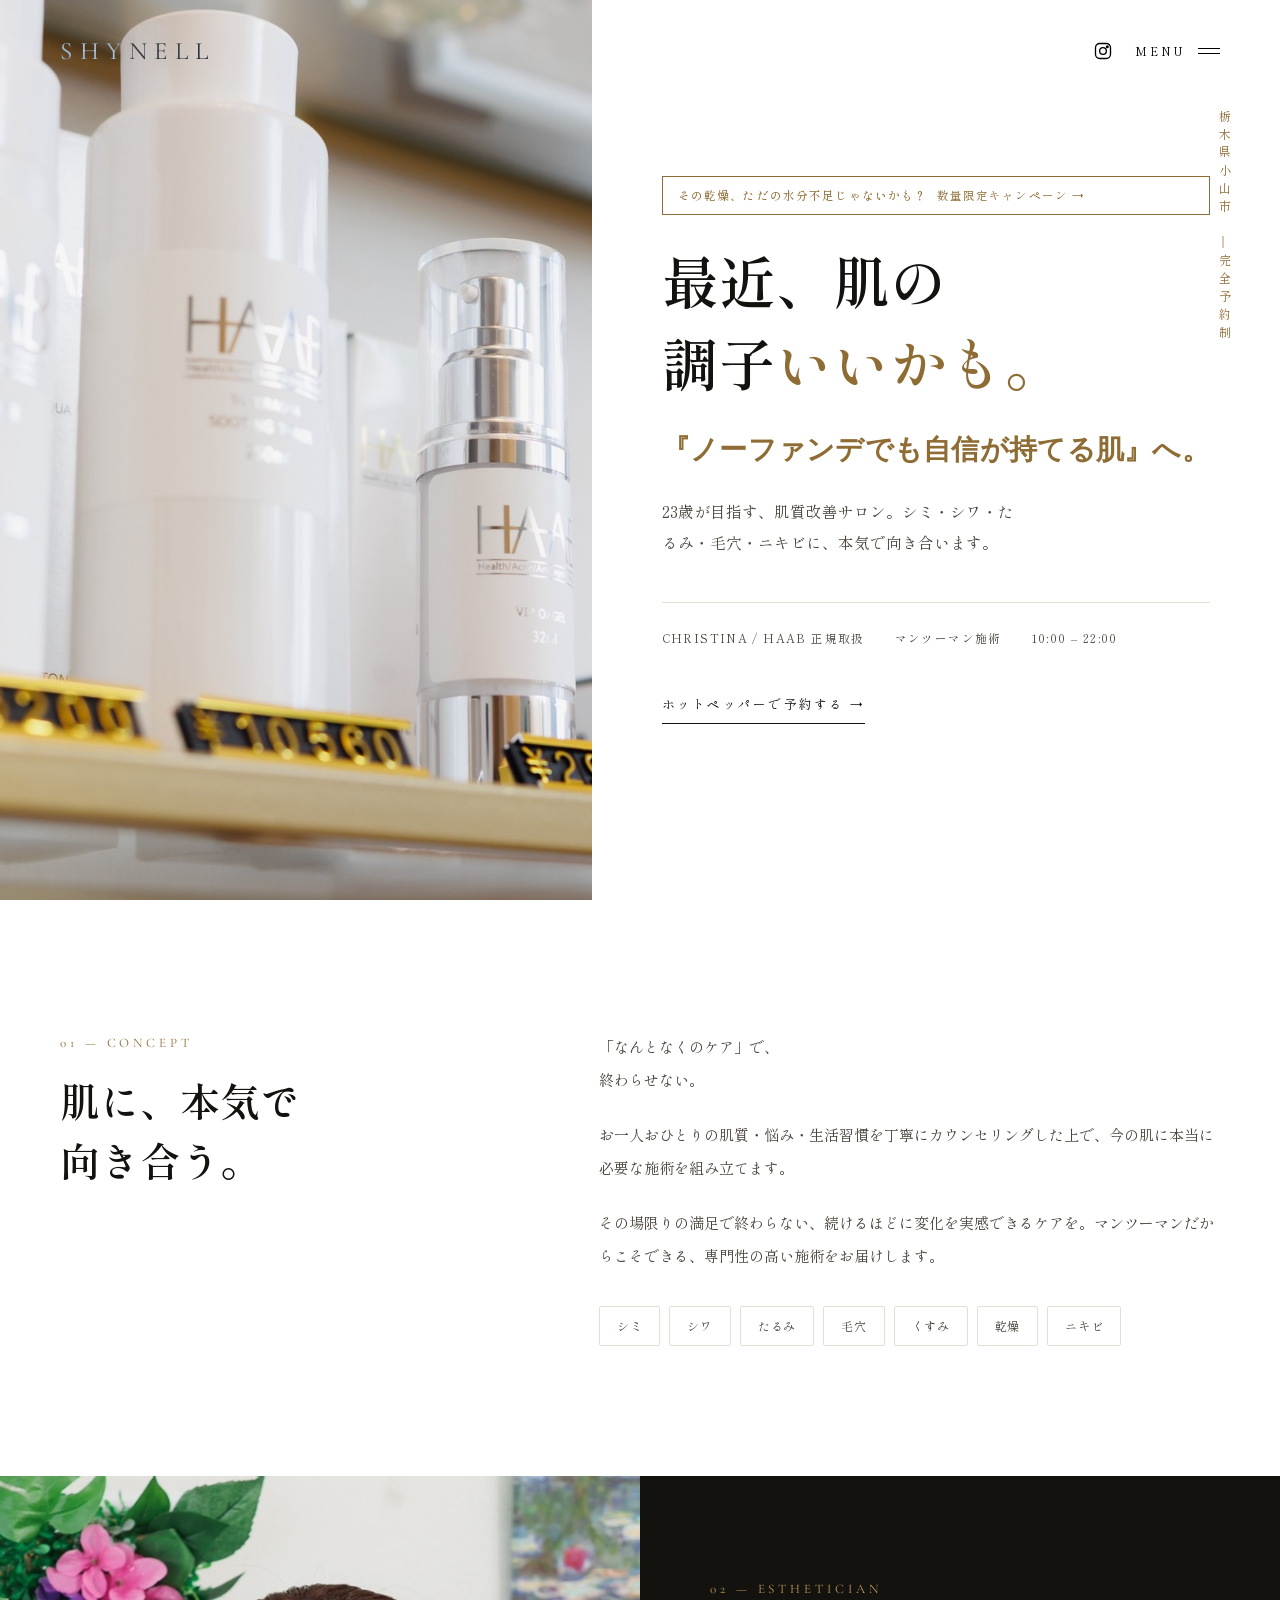
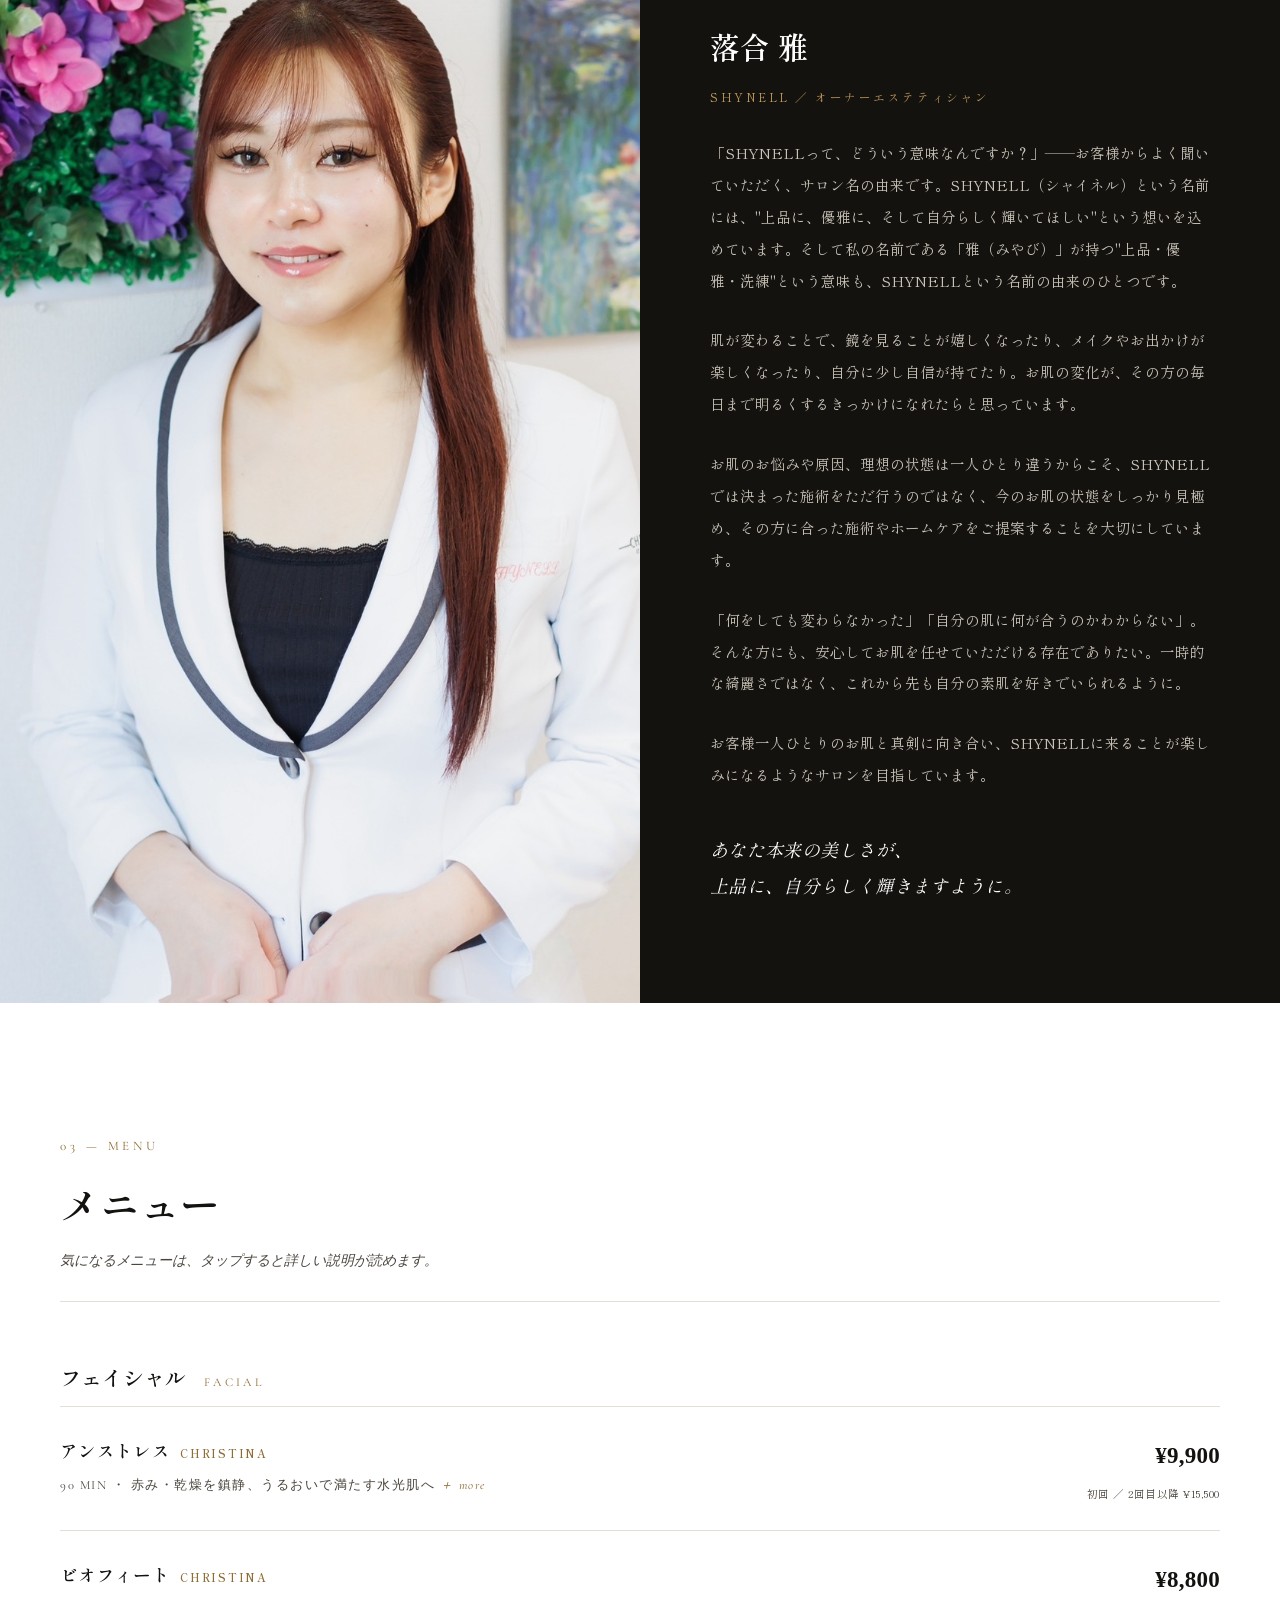
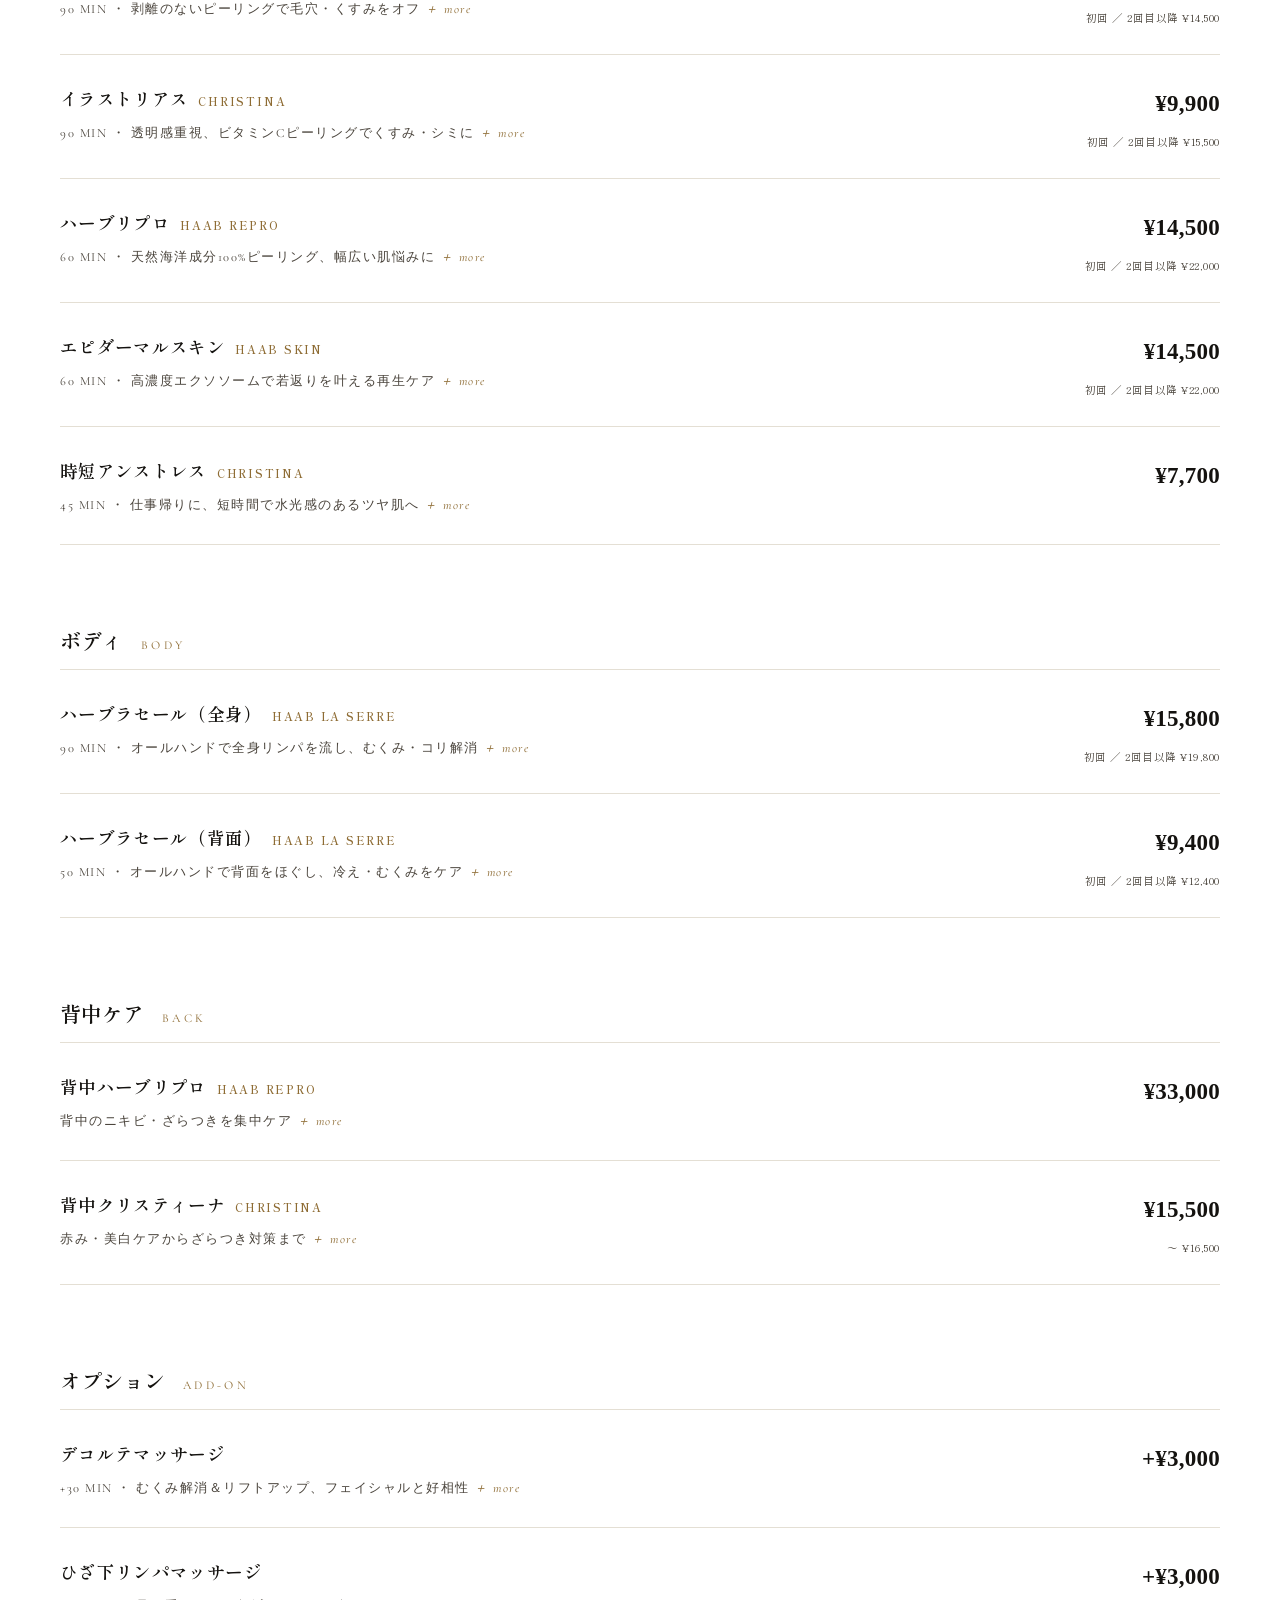
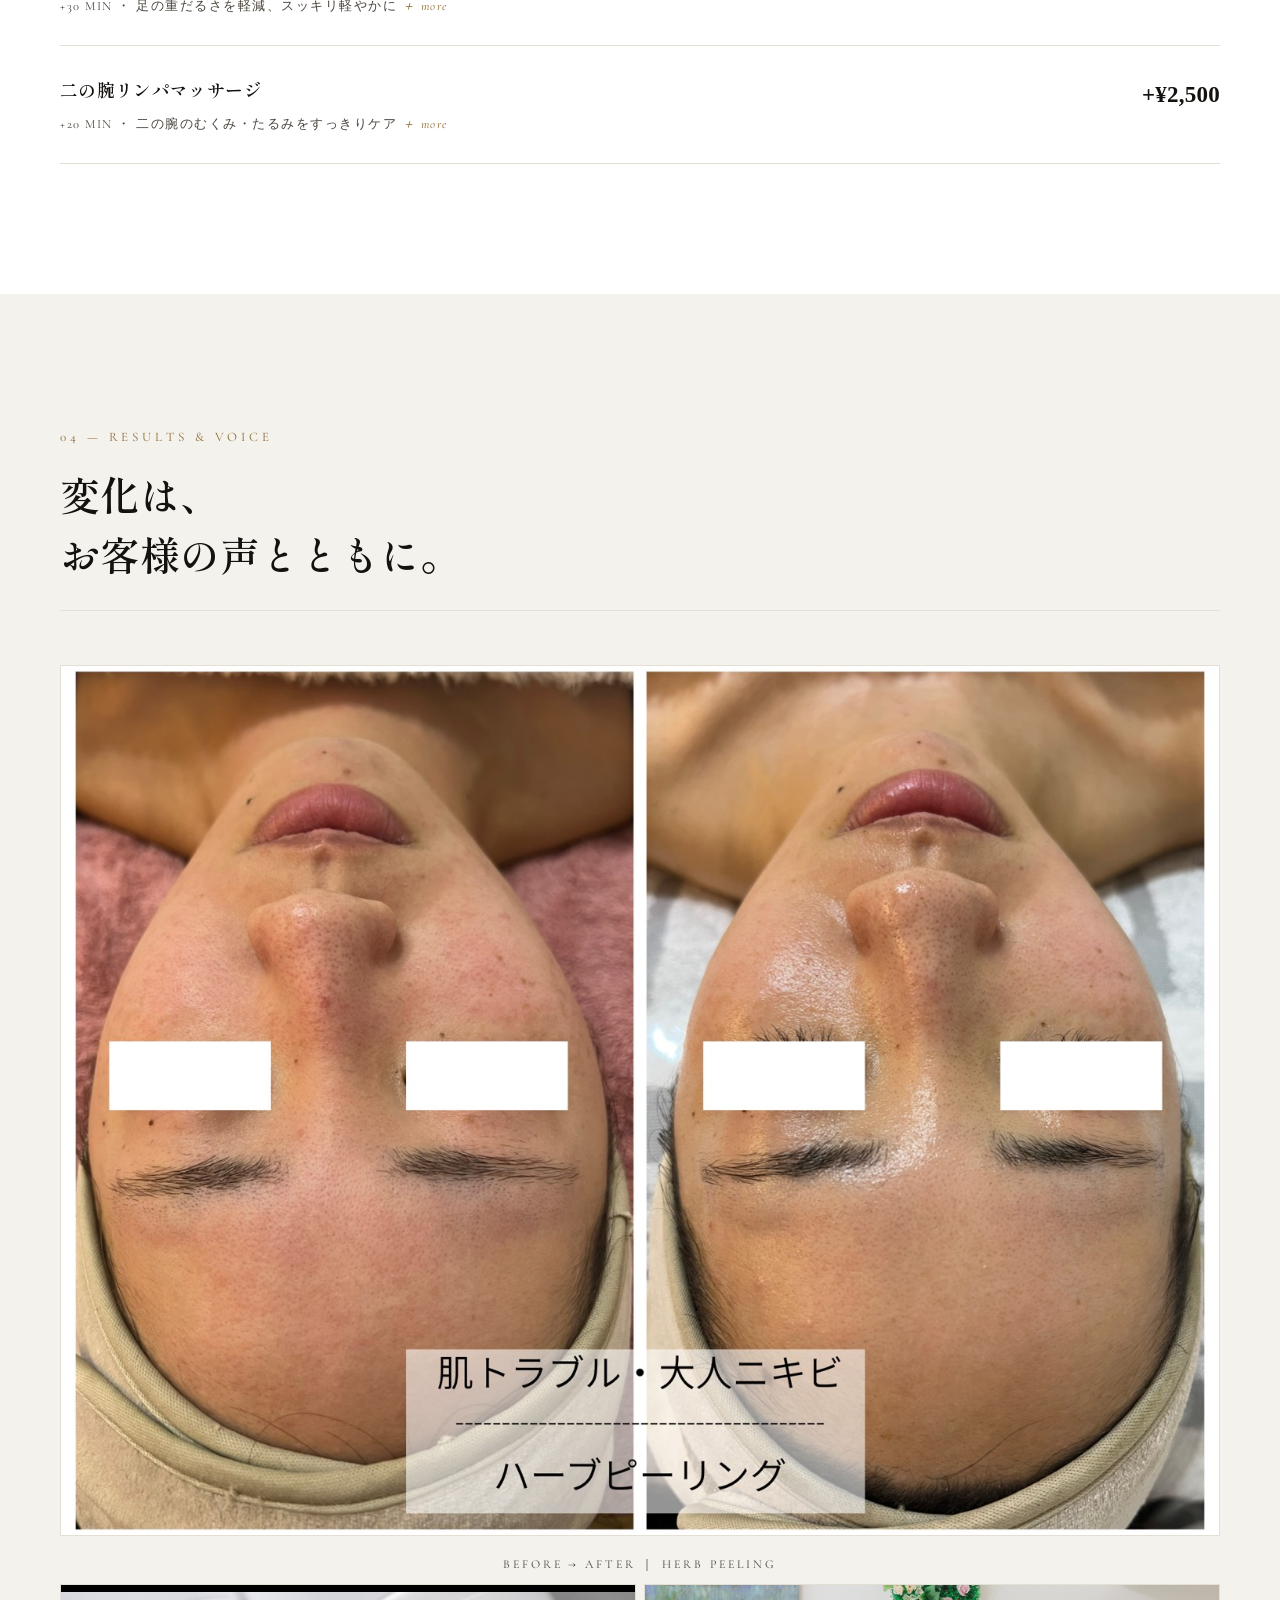
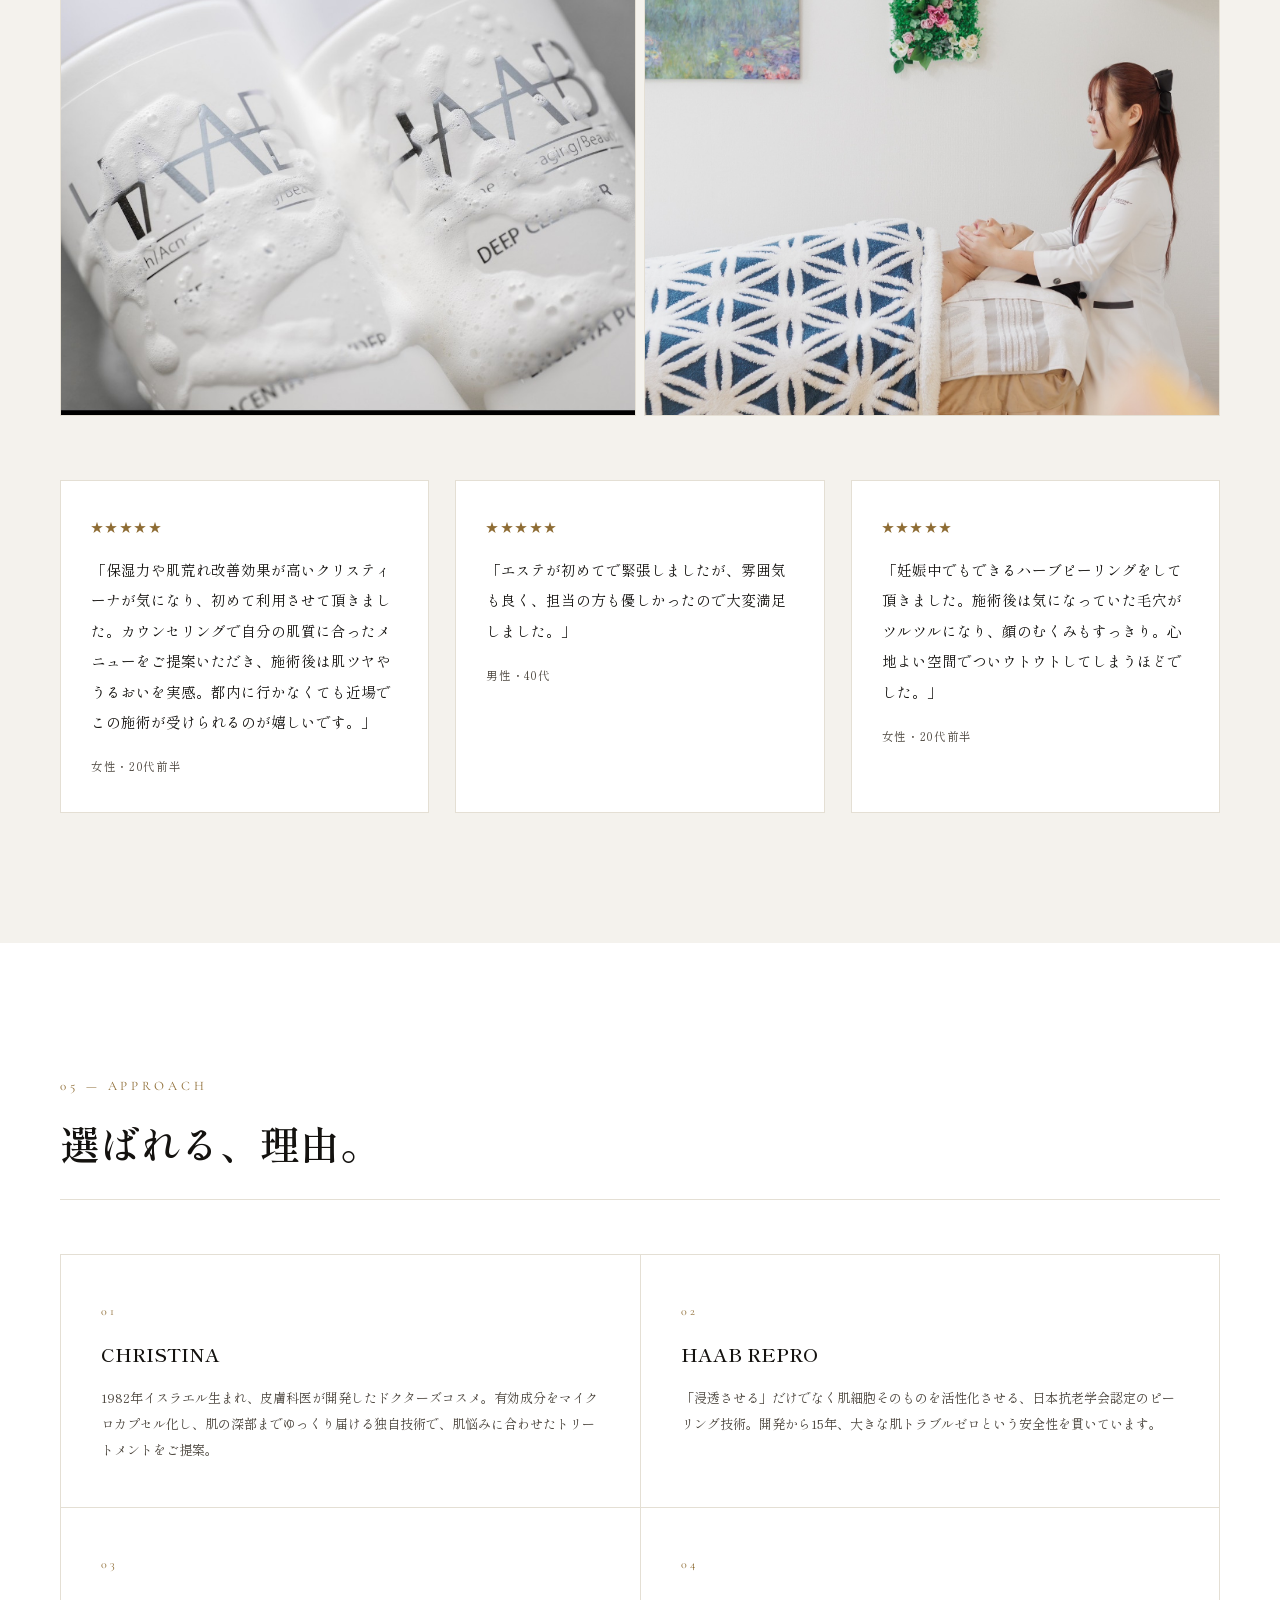
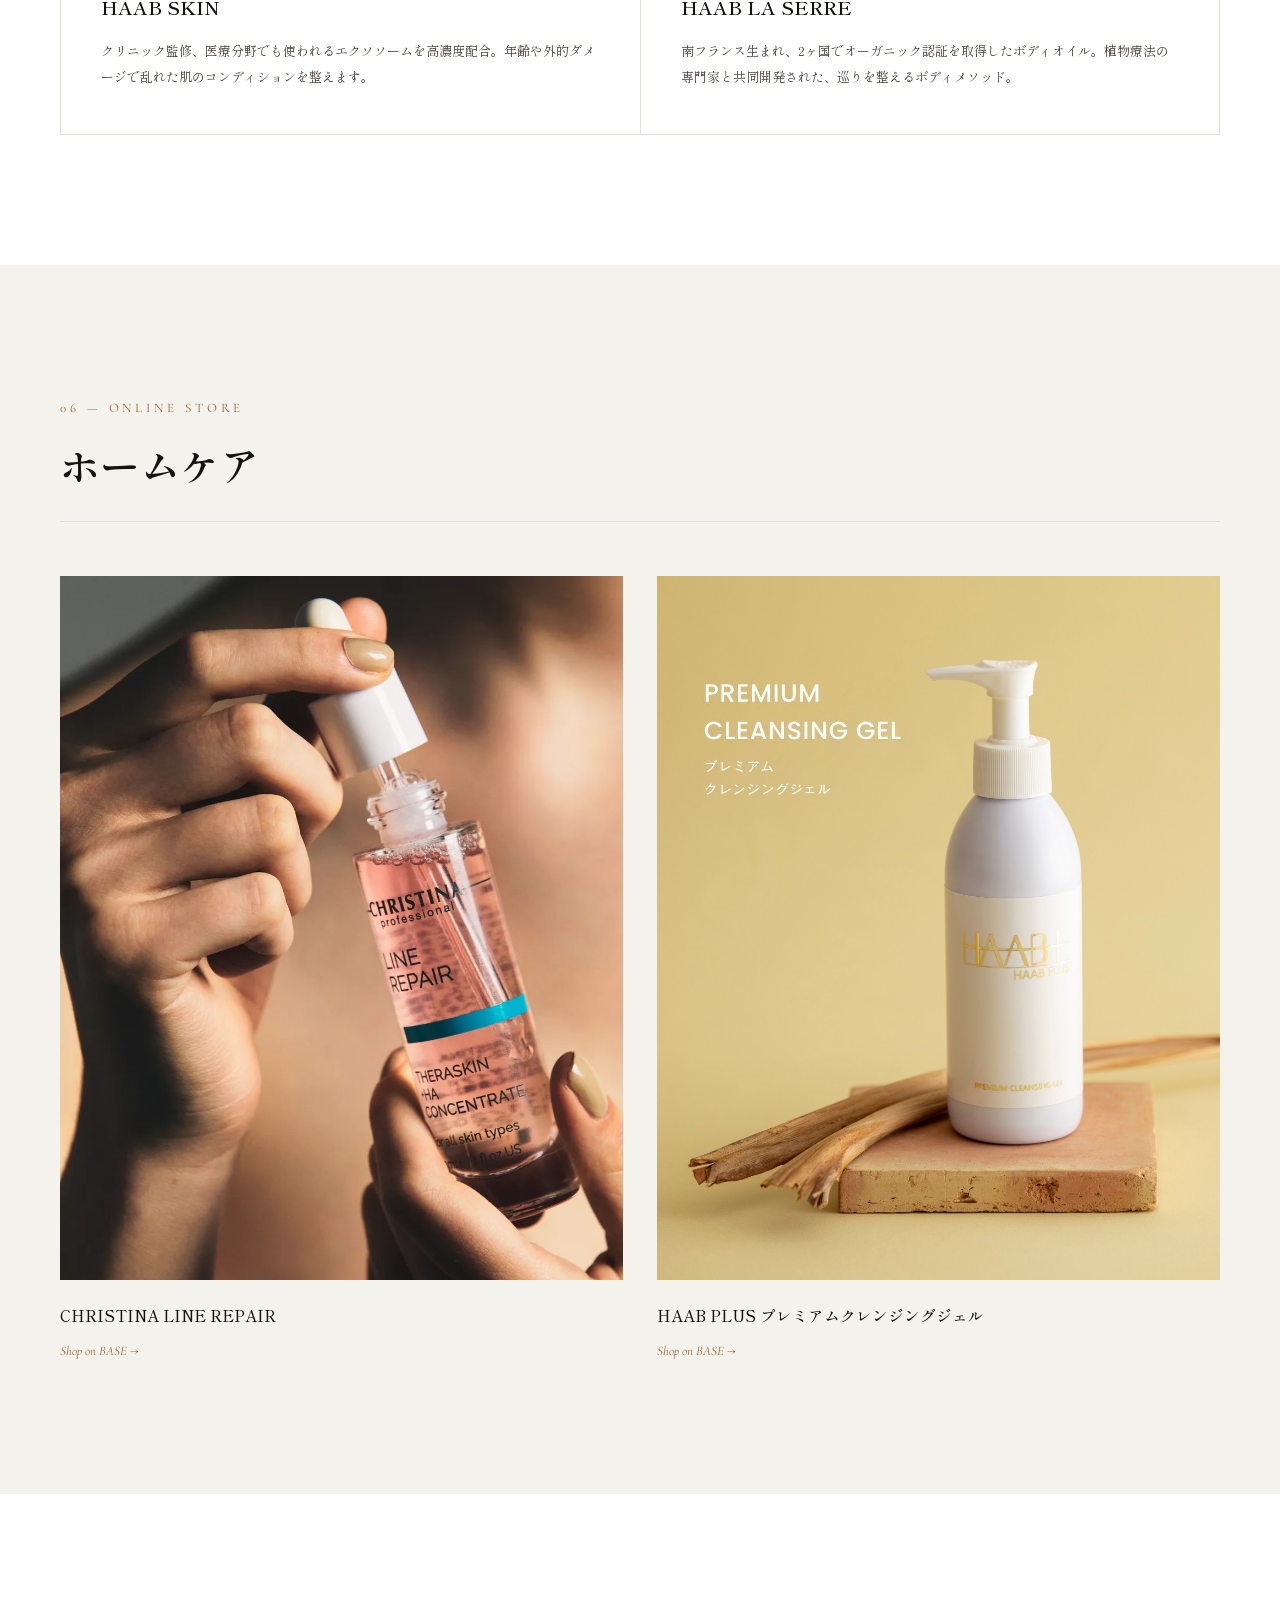
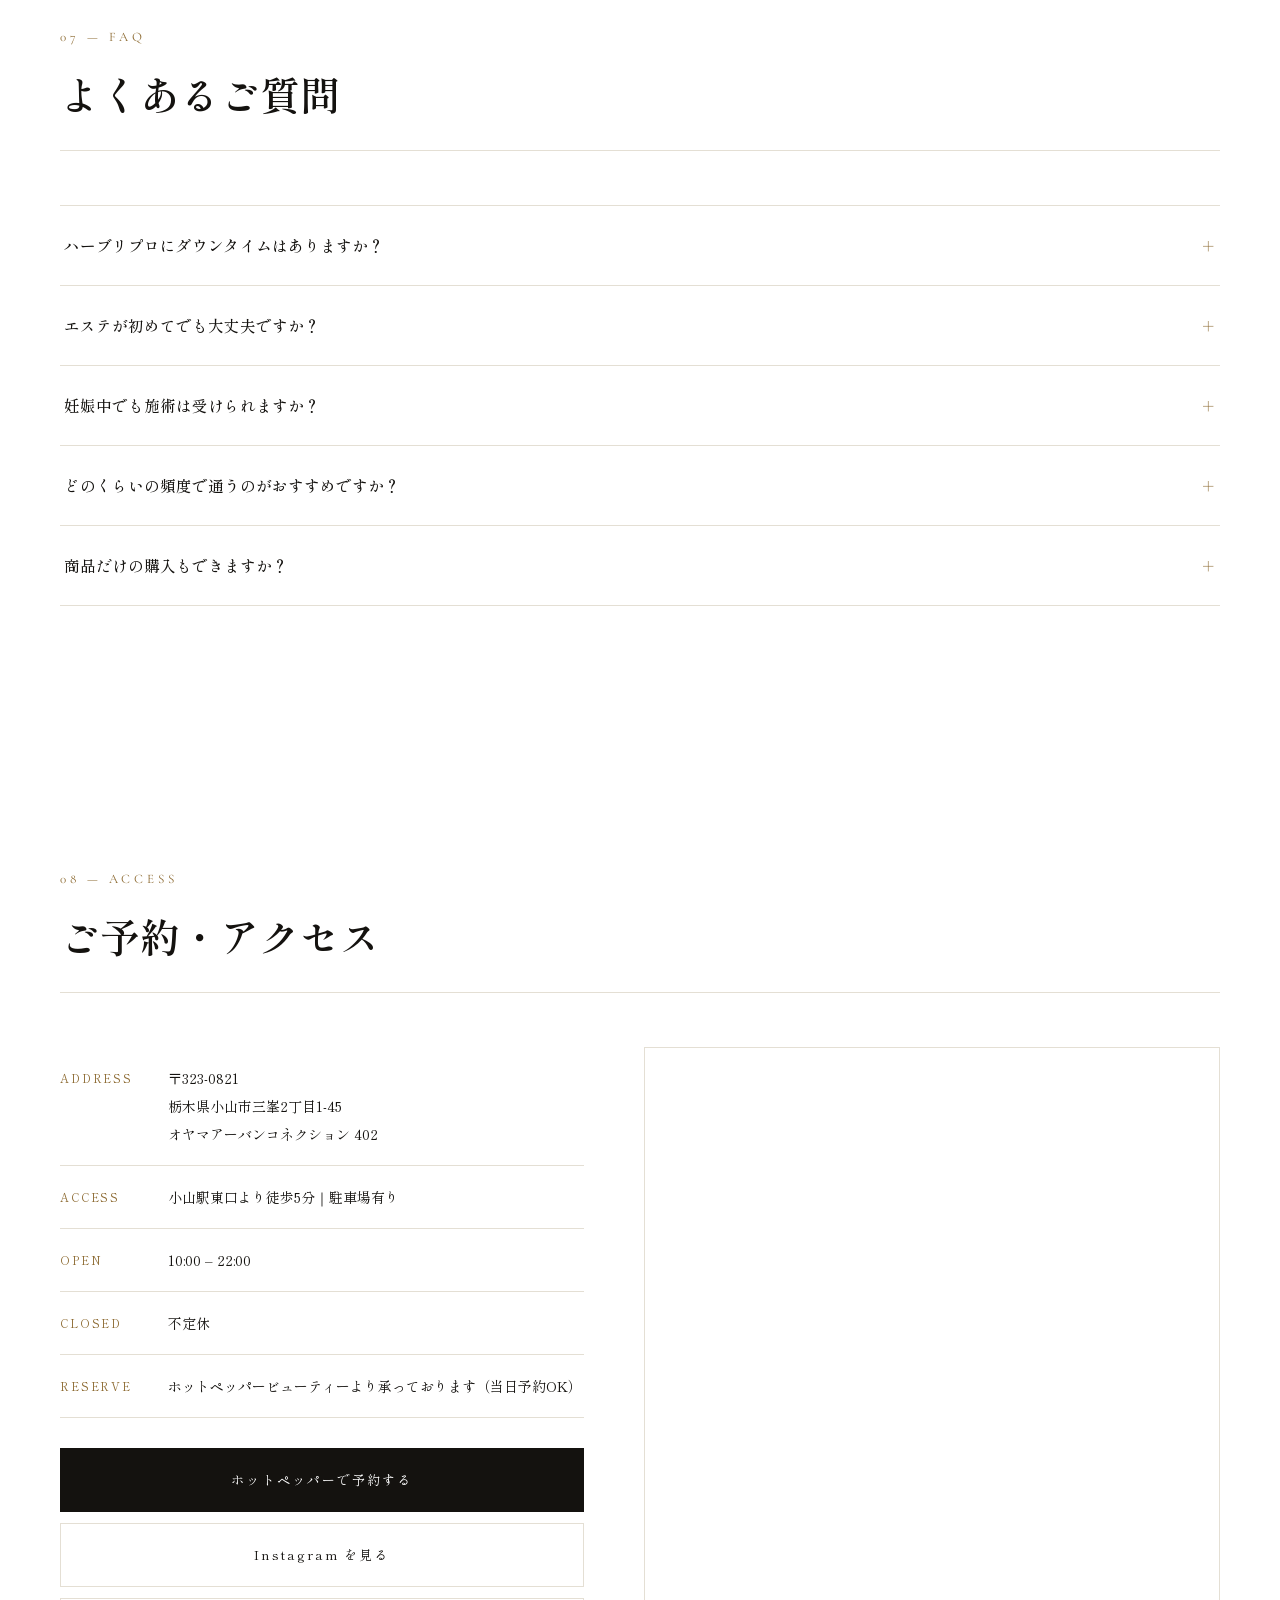
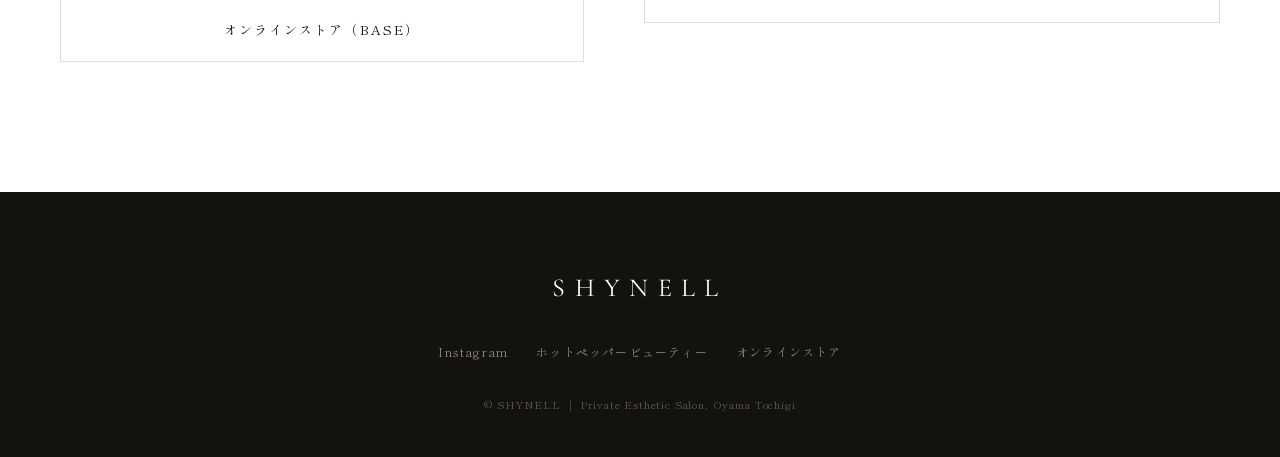
==== commit 2ca95c14: "Refine hero catchphrase layout and switch menu typography to Shippori Mincho Co-Authored-By: Claude " ====
--- a/index.html
+++ b/index.html
@@ -88,10 +88,14 @@
     font-size:clamp(38px,4.4vw,62px); line-height:1.45; letter-spacing:0.02em;
   }
   .hero-txt h1 em{ font-style:normal; color:var(--brass); }
-  .hero-lead{ margin-top:22px; font-size:13.5px; color:var(--sumi-soft); max-width:340px; line-height:2; }
+  .hero-lead{ margin-top:22px; font-size:15.5px; color:var(--sumi-soft); max-width:360px; line-height:2; }
   .hero-catch{
     margin-top:22px; font-family:'Shippori Mincho',serif; font-weight:700;
     font-size:clamp(20px,2.6vw,28px); color:var(--brass); letter-spacing:0.01em; line-height:1.75;
+    white-space:nowrap;
+  }
+  @media(max-width:520px){
+    .hero-catch{ font-size:5.2vw; letter-spacing:0; }
   }
   .hero-meta{
     margin-top:44px; padding-top:24px; border-top:1px solid var(--hair);
@@ -191,14 +195,14 @@
     padding:26px 0; align-items:start; cursor:pointer; list-style:none;
   }
   .m-row summary::-webkit-details-marker{ display:none; }
-  .m-name{ font-size:16.5px; font-weight:500; letter-spacing:0.02em; }
+  .m-name{ font-family:'Shippori Mincho',serif; font-weight:600; font-size:17.5px; letter-spacing:0.02em; }
   .m-name span{ font-size:11px; color:var(--brass); letter-spacing:0.16em; margin-left:10px; }
   .m-time{ font-family:'Cormorant Garamond',serif; font-size:12.5px; color:var(--sumi-soft); letter-spacing:0.12em; margin-top:5px; }
   .m-time::after{ content:' ＋ more'; font-style:italic; color:var(--brass); }
   .m-row[open] .m-time::after{ content:' － close'; }
   .m-desc{ font-size:12.5px; color:var(--sumi-soft); padding-bottom:24px; line-height:1.95; max-width:560px; }
   .m-price{ text-align:right; white-space:nowrap; }
-  .m-price b{ font-family:'Cormorant Garamond',serif; font-weight:400; font-size:25px; letter-spacing:0.02em; }
+  .m-price b{ font-family:'Shippori Mincho',serif; font-weight:700; font-size:23px; letter-spacing:0.01em; color:var(--sumi); }
   .m-price i{ display:block; font-style:normal; font-size:10.5px; color:var(--sumi-soft); margin-top:4px; letter-spacing:0.05em; }
 
   /* ---------- PROOF : full bleed BA ---------- */
@@ -335,7 +339,7 @@
     <div class="vert">栃木県小山市 ｜ 完全予約制</div>
     <a href="campaign.html" class="cp-badge"><b>その乾燥、ただの水分不足じゃないかも？</b> 数量限定キャンペーン →</a>
     <h1>最近、肌の<br>調子<em>いいかも。</em></h1>
-    <div class="hero-catch">『ノーファンデでも<br>自信が持てる肌』へ。</div>
+    <div class="hero-catch">『ノーファンデでも自信が持てる肌』へ。</div>
     <p class="hero-lead">23歳が目指す、肌質改善サロン。シミ・シワ・たるみ・毛穴・ニキビに、本気で向き合います。</p>
     <div class="hero-meta">
       <span>CHRISTINA / HAAB 正規取扱</span>
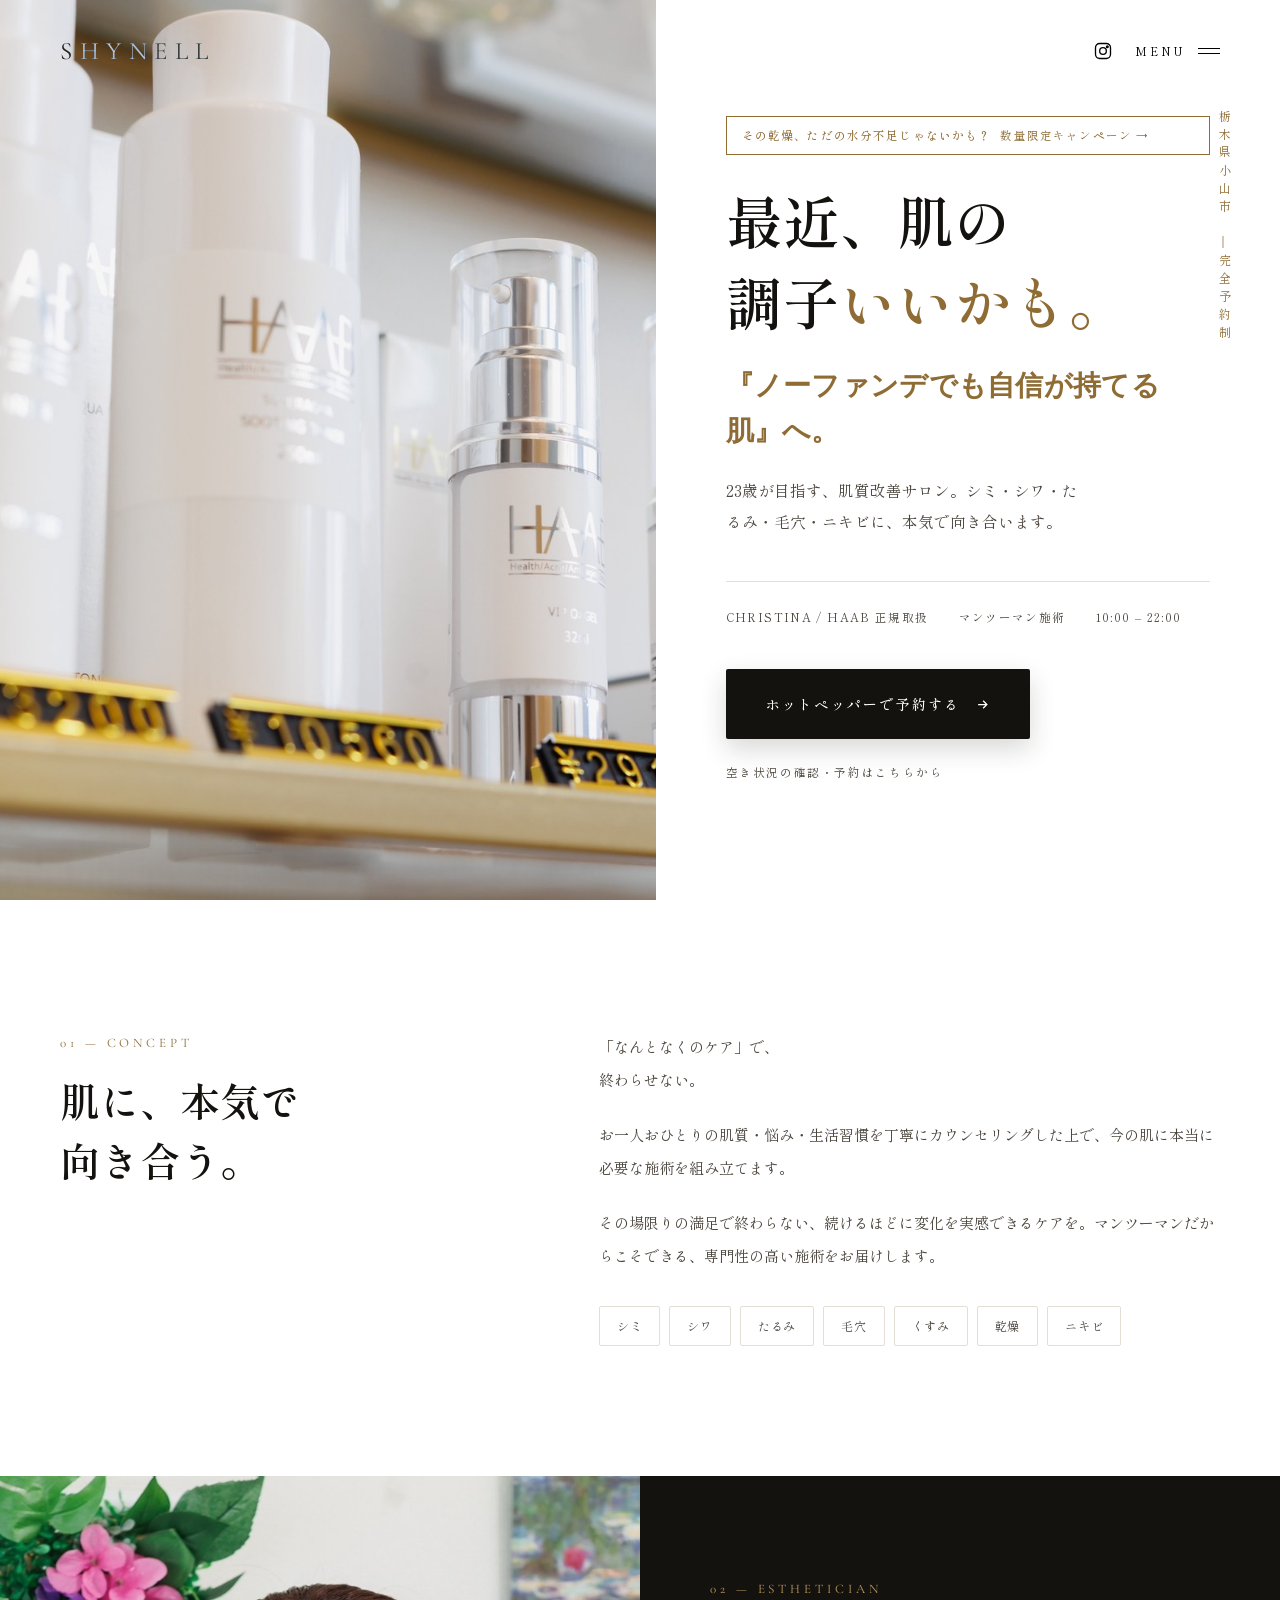
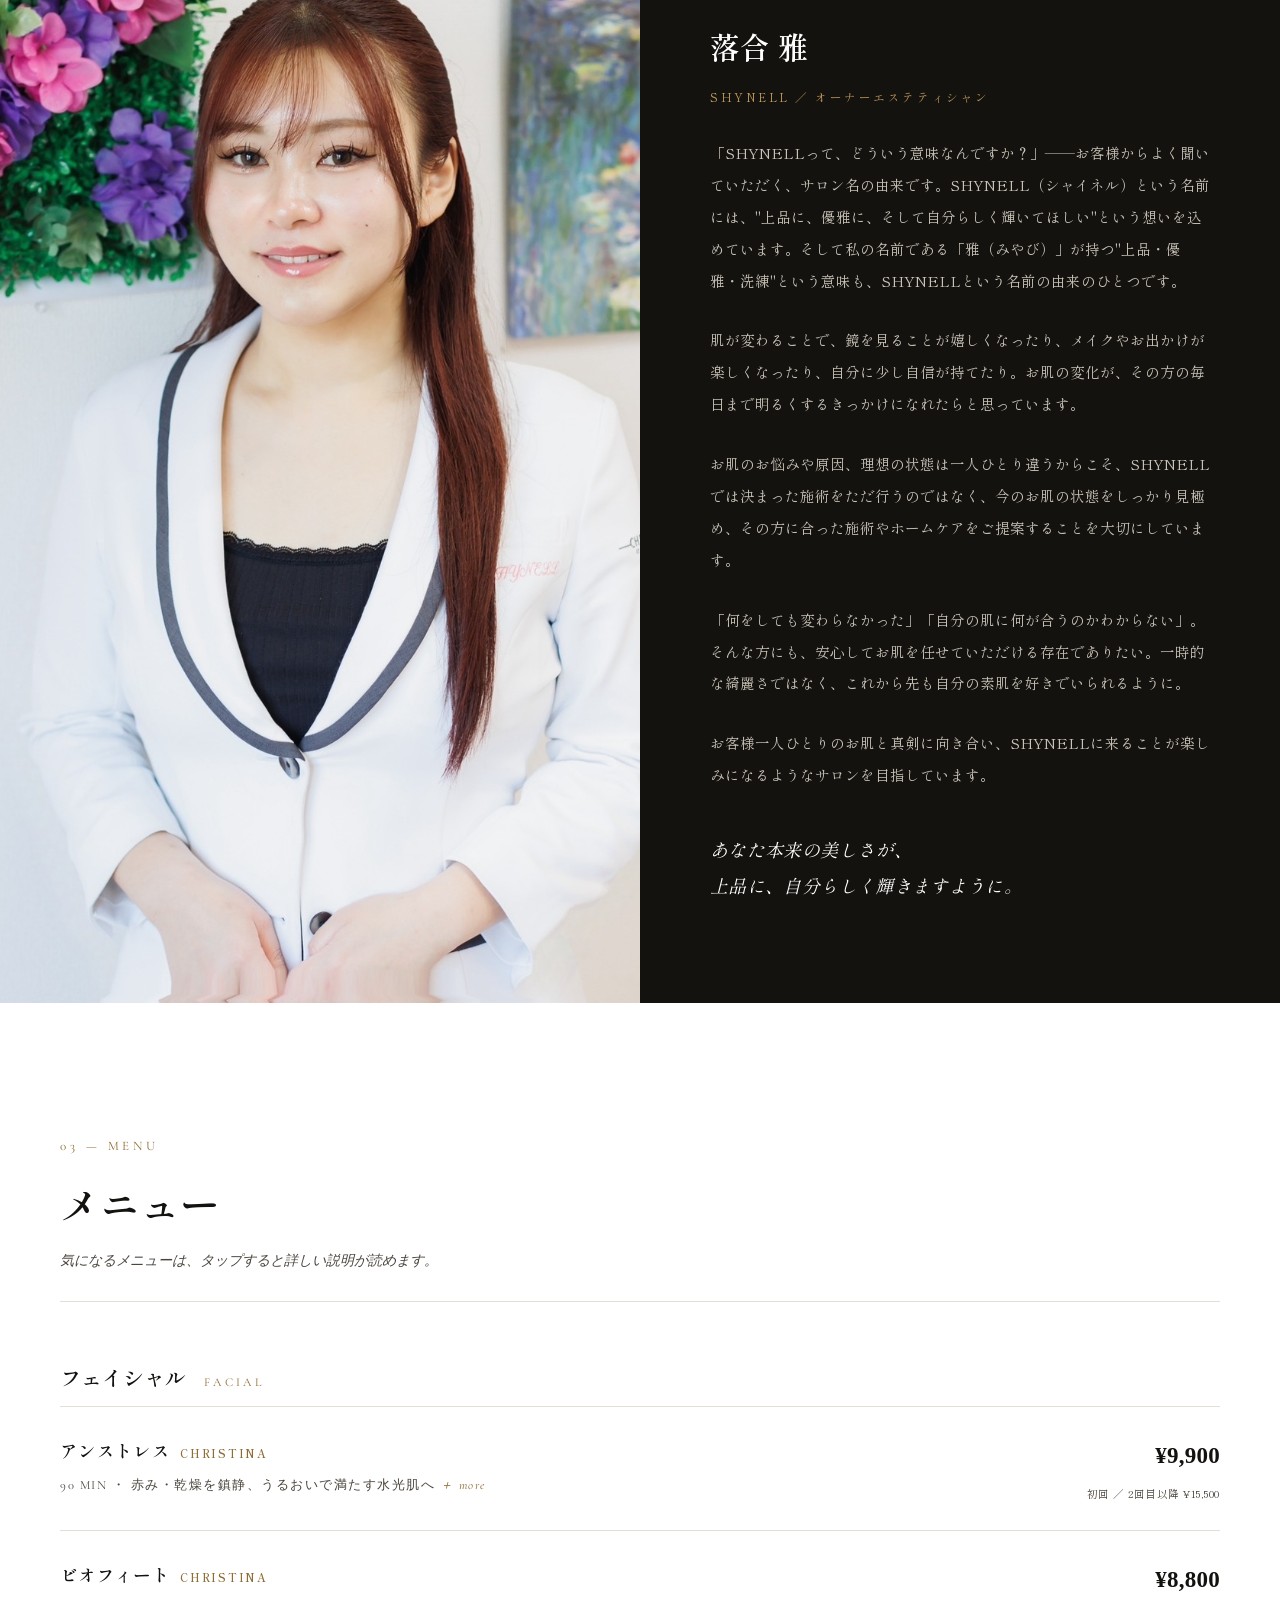
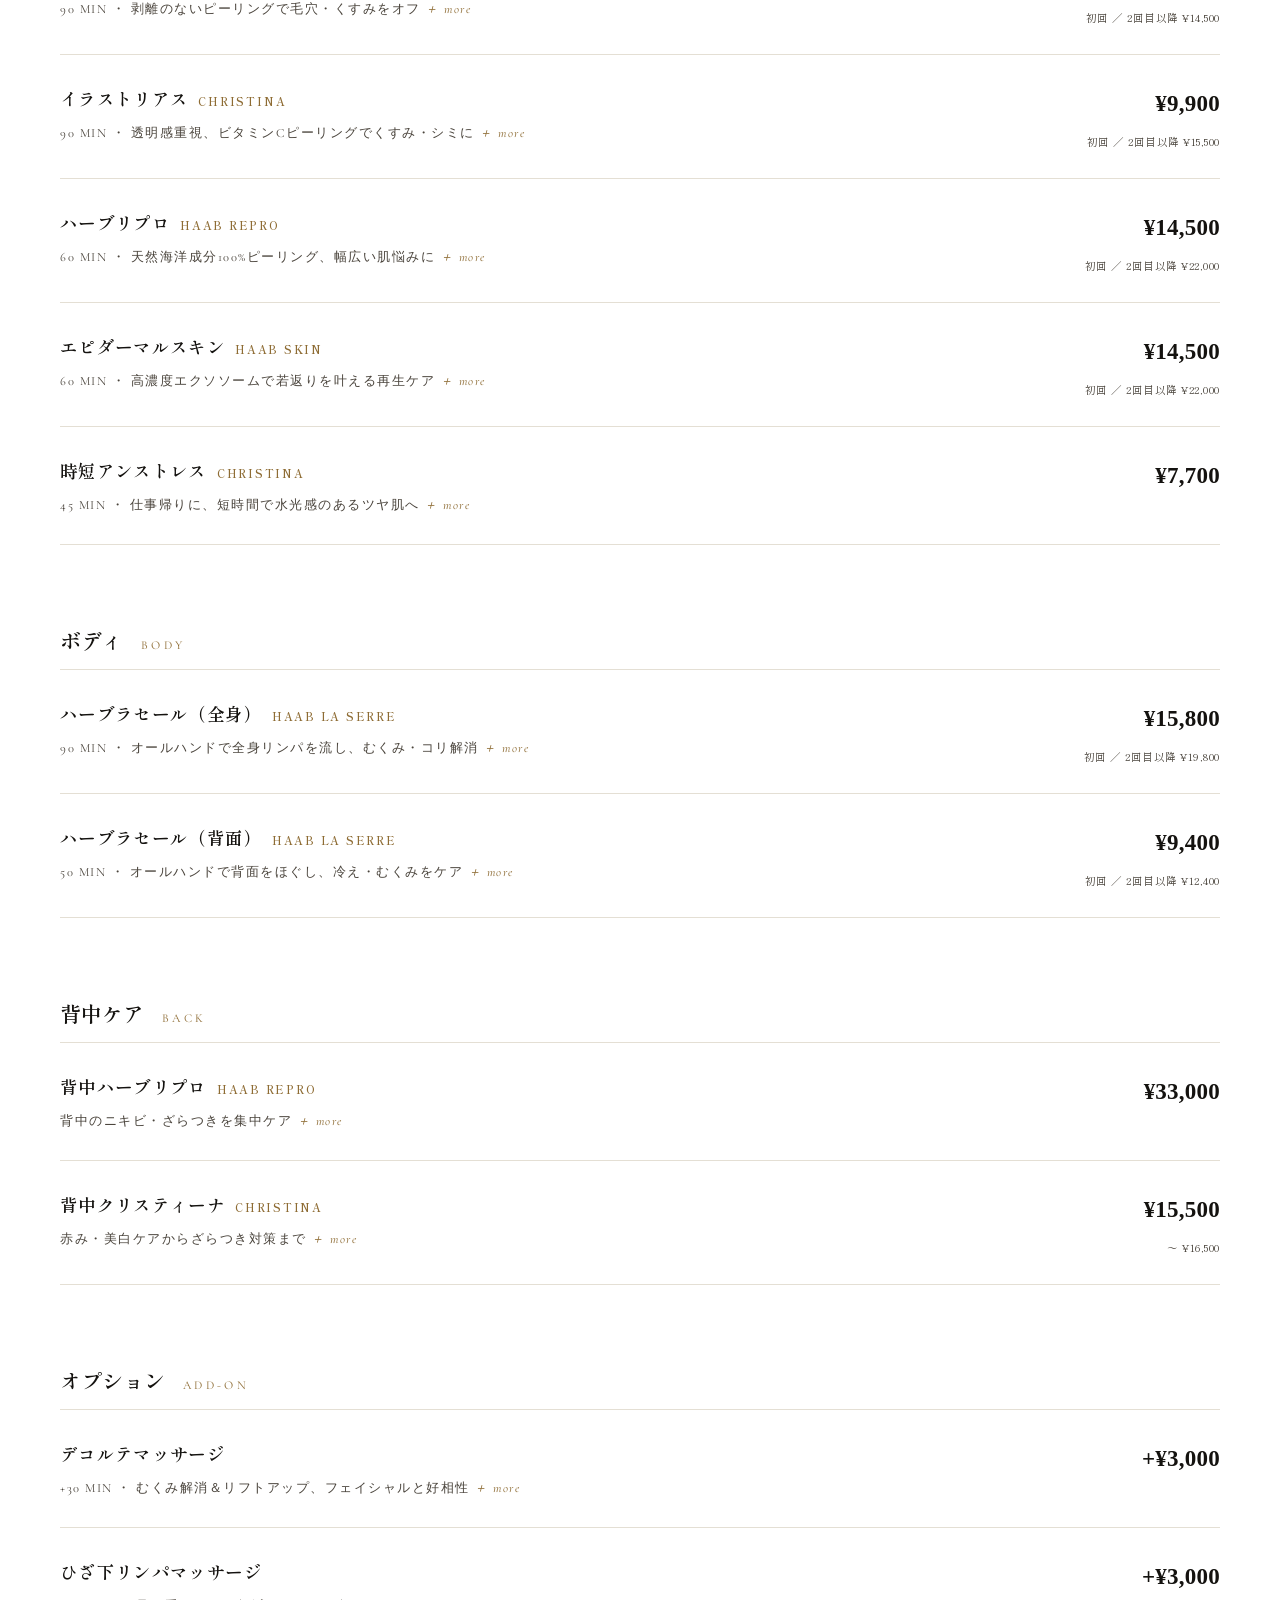
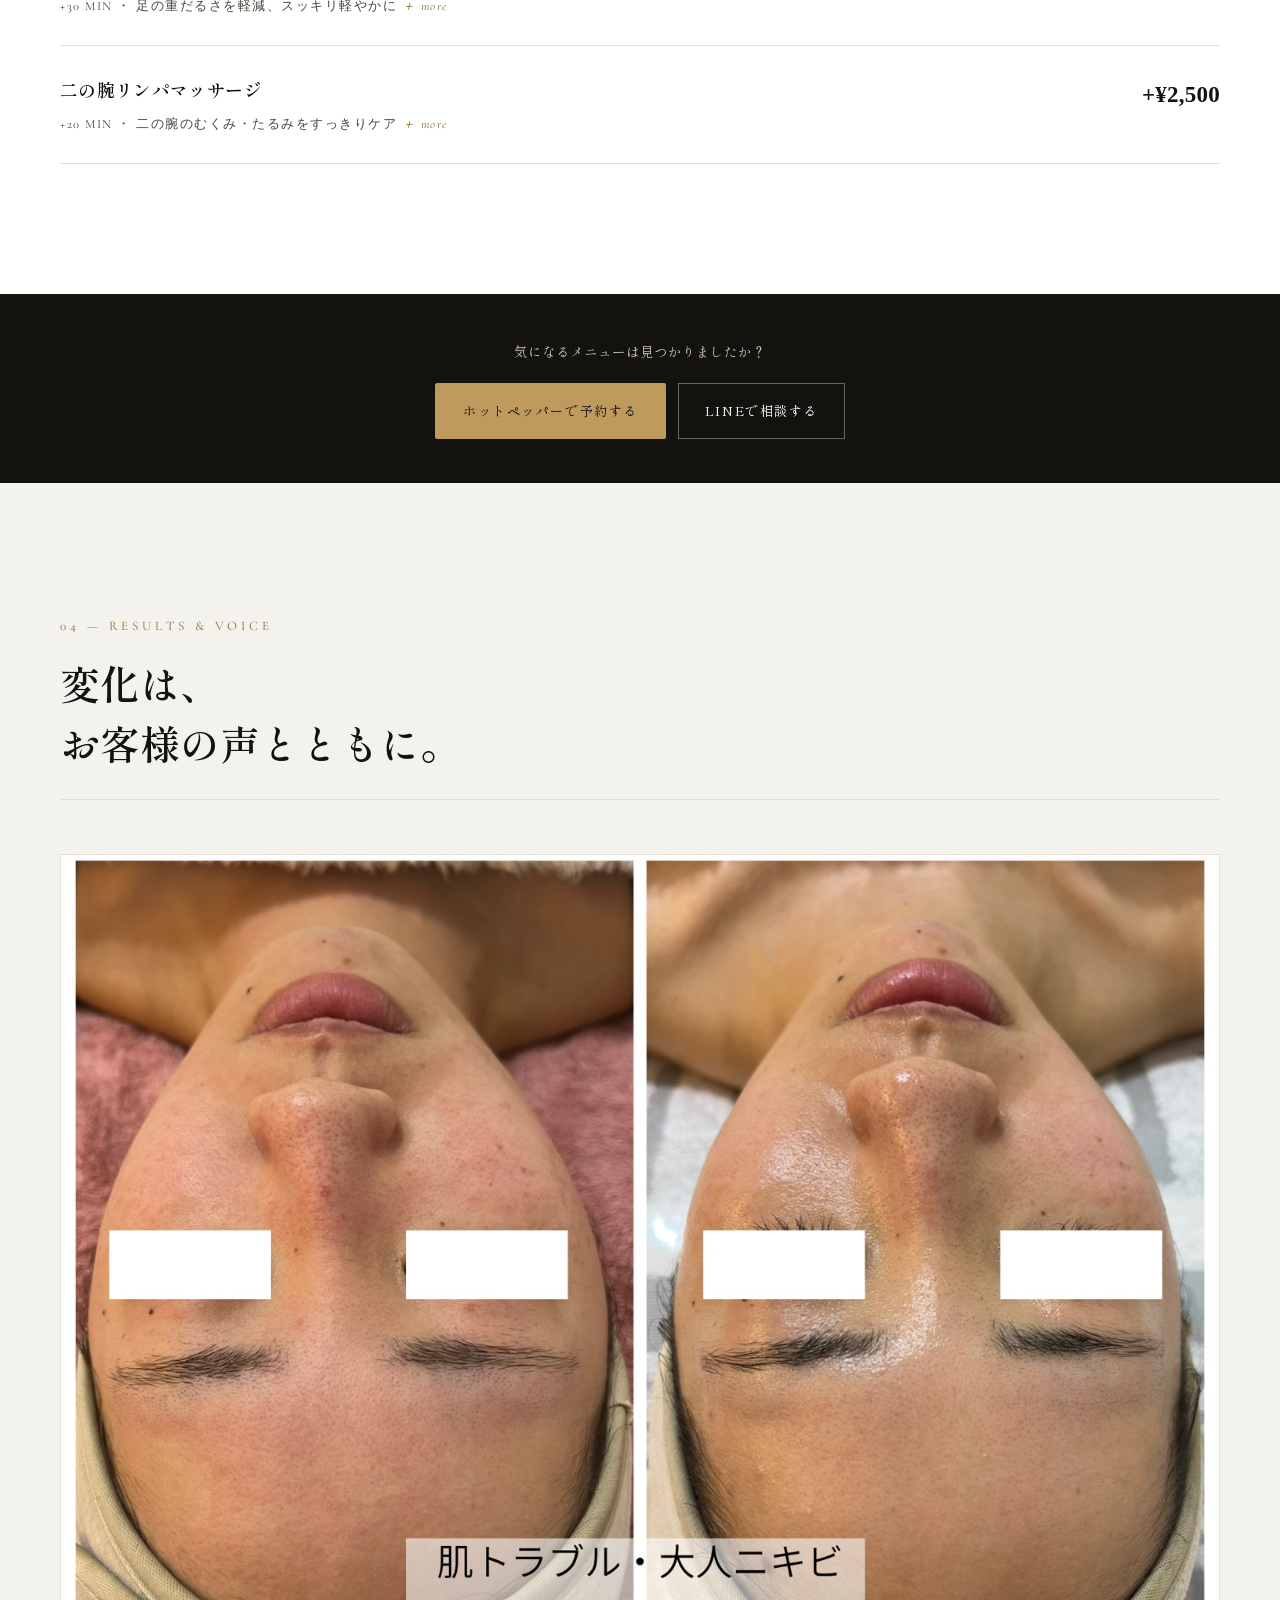
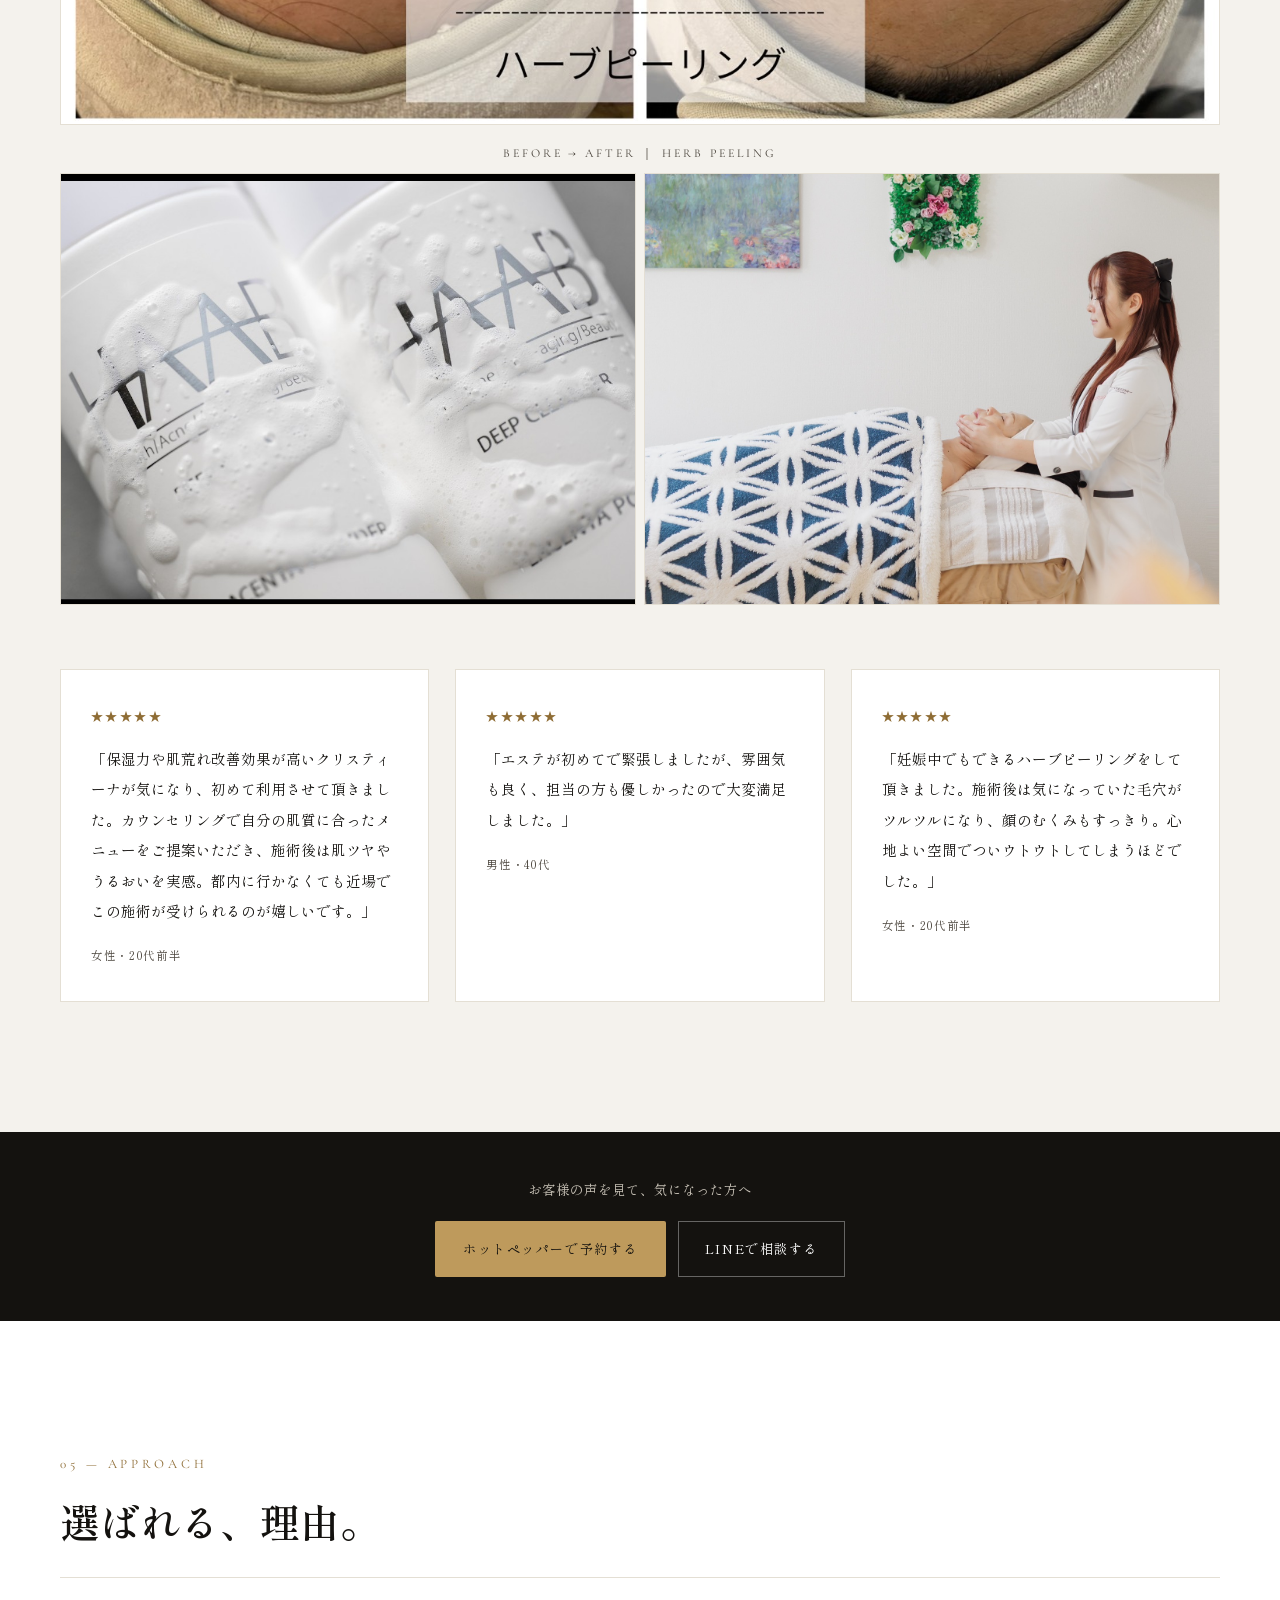
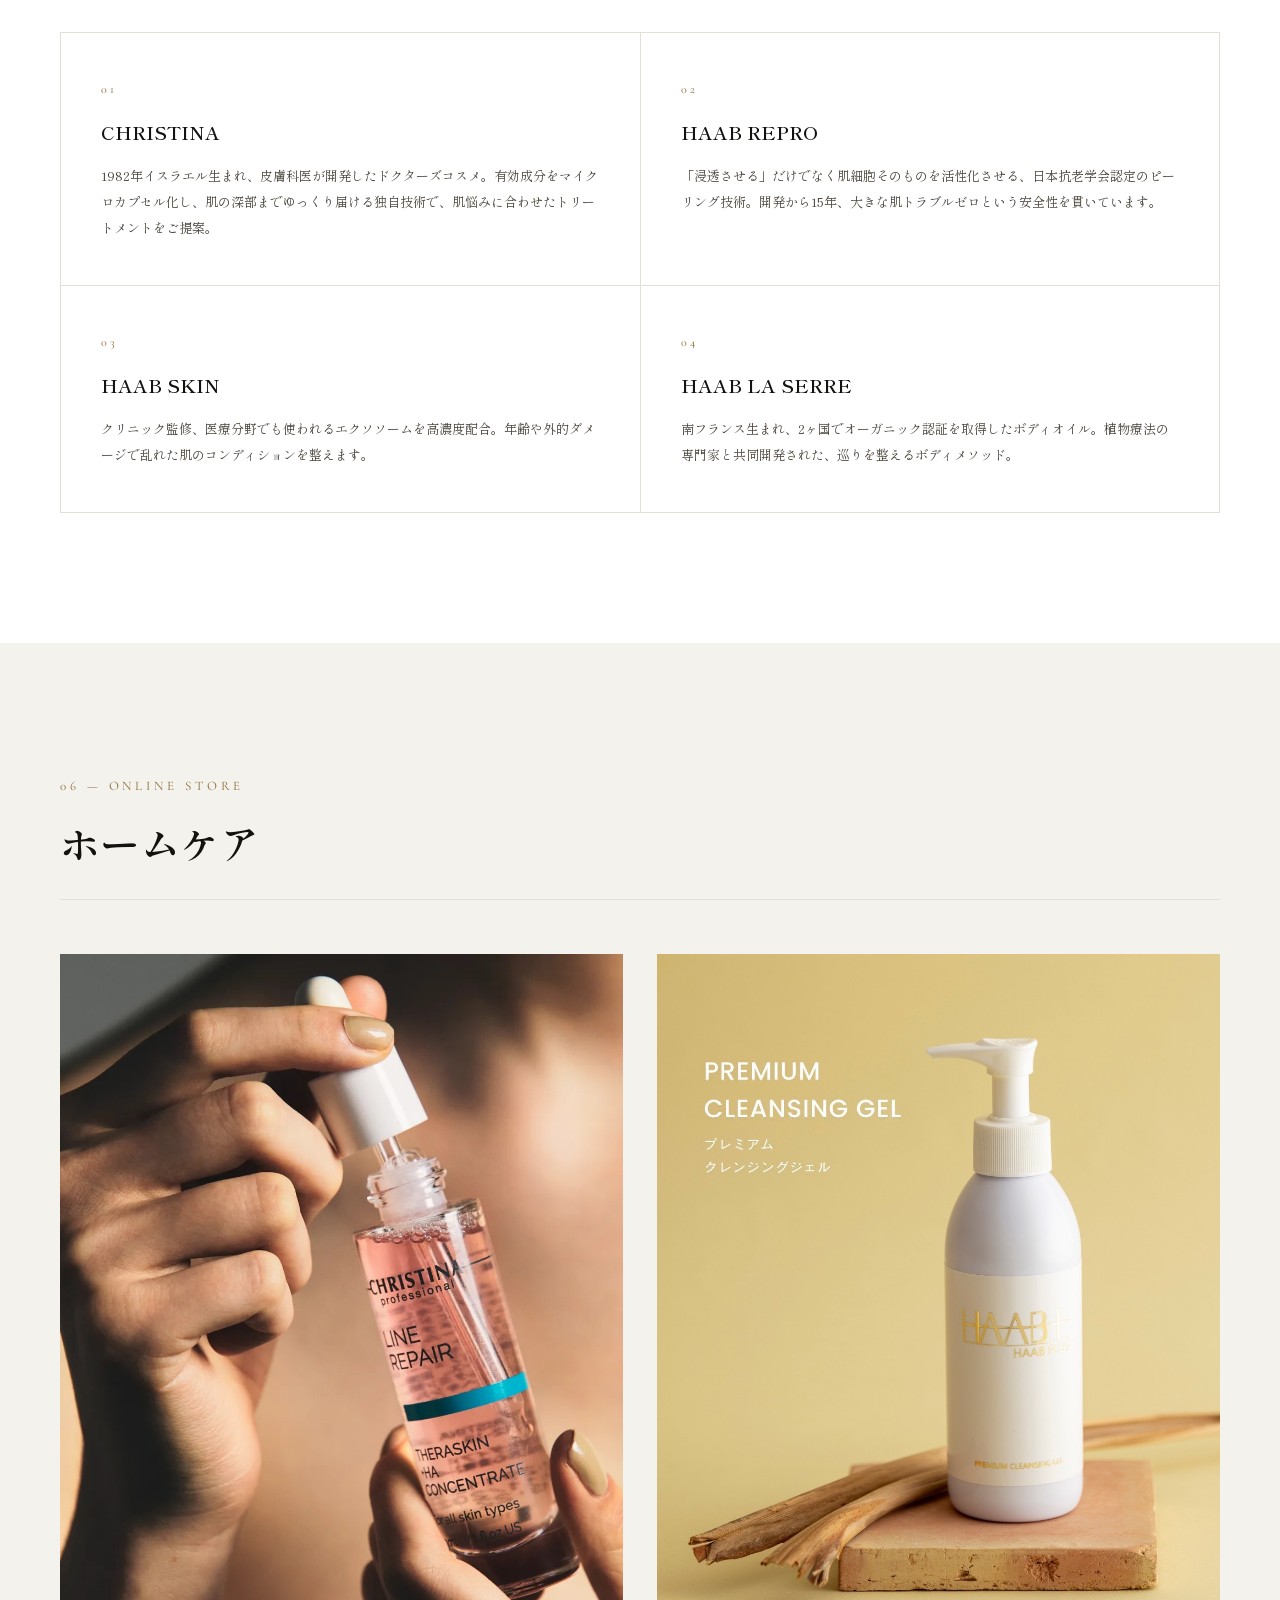
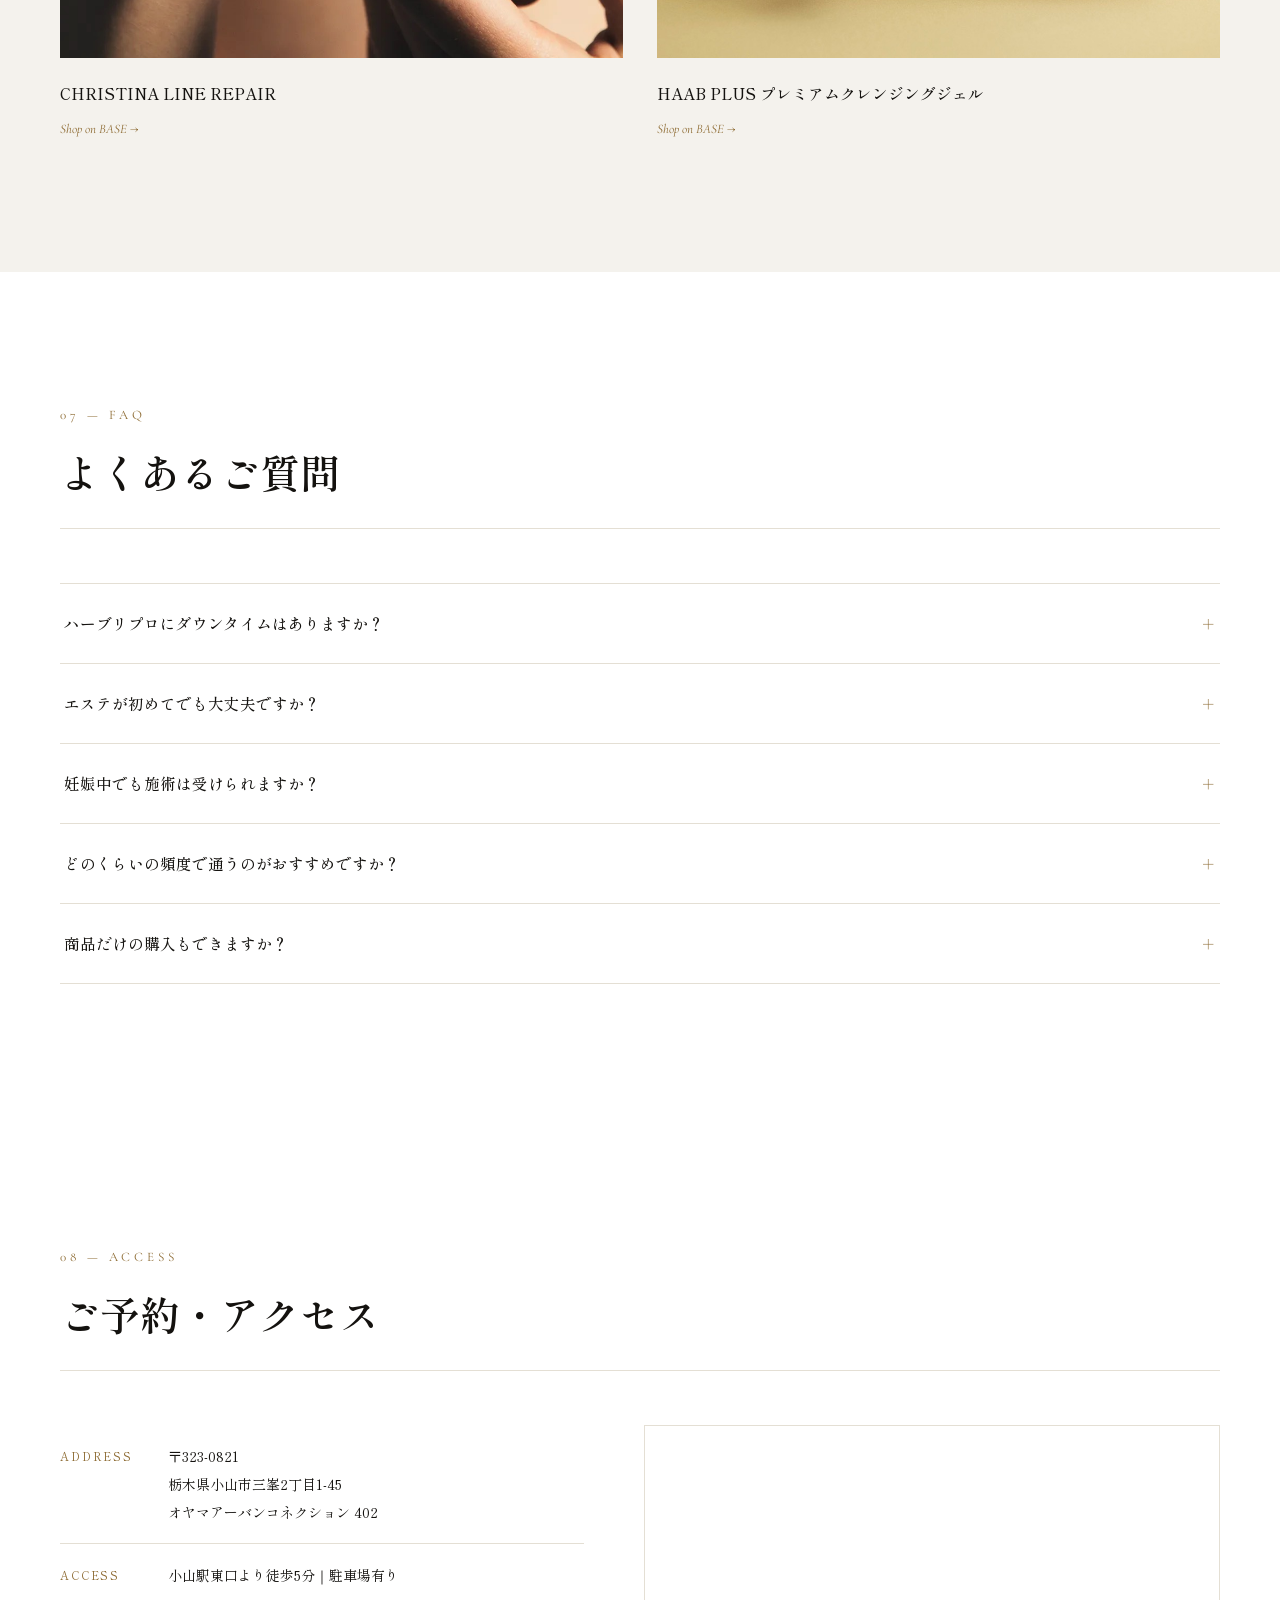
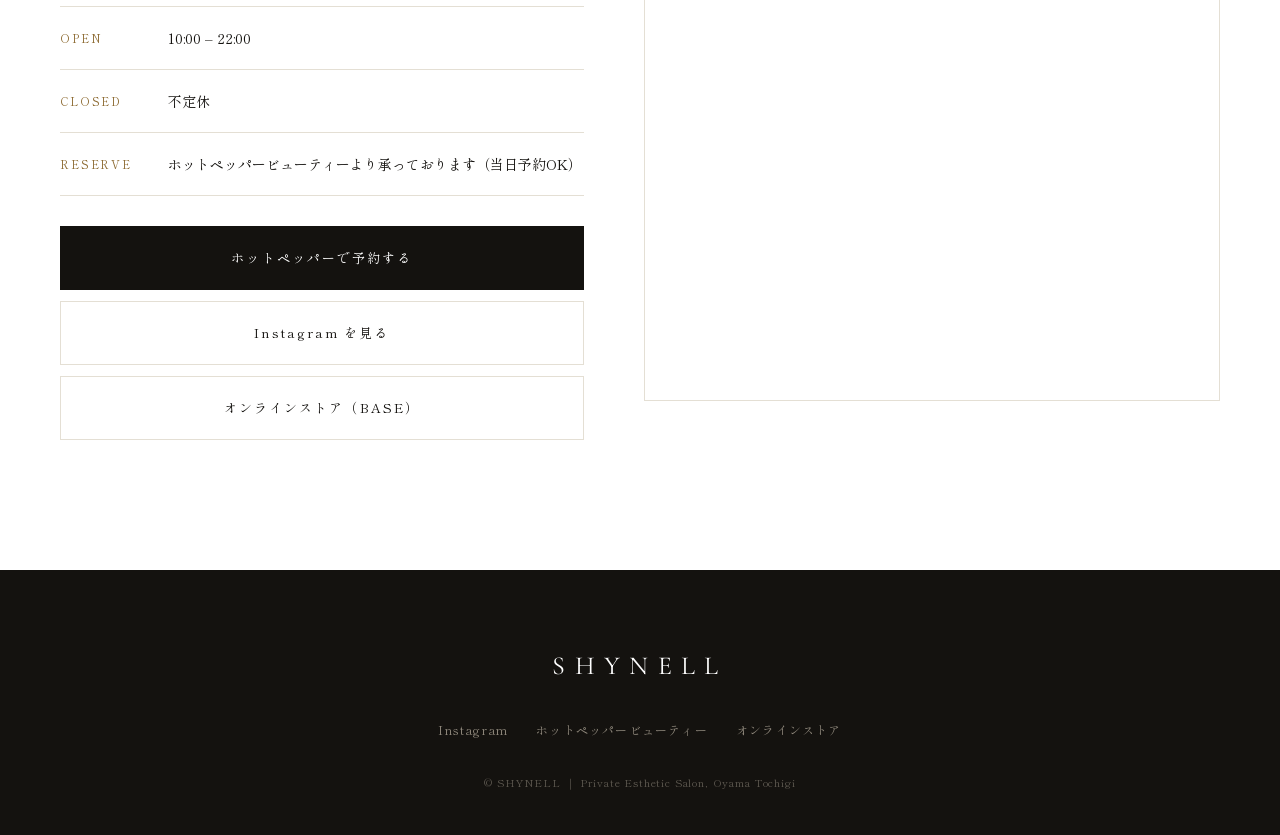
==== commit eb7b47c4: "Strengthen booking CTAs: prominent hero button and mid-page CTA banners Co-Authored-By: Claude Sonne" ====
--- a/index.html
+++ b/index.html
@@ -91,17 +91,16 @@
   .hero-lead{ margin-top:22px; font-size:15.5px; color:var(--sumi-soft); max-width:360px; line-height:2; }
   .hero-catch{
     margin-top:22px; font-family:'Shippori Mincho',serif; font-weight:700;
-    font-size:clamp(20px,2.6vw,28px); color:var(--brass); letter-spacing:0.01em; line-height:1.75;
-    white-space:nowrap;
+    font-size:clamp(20px,2.6vw,28px); color:var(--brass); letter-spacing:0.01em; line-height:1.6;
   }
   @media(max-width:520px){
-    .hero-catch{ font-size:5.2vw; letter-spacing:0; }
+    .hero-catch{ font-size:clamp(17px,4.6vw,22px); white-space:normal; }
   }
   .hero-meta{
     margin-top:44px; padding-top:24px; border-top:1px solid var(--hair);
     display:flex; gap:30px; flex-wrap:wrap; font-size:11.5px; letter-spacing:0.12em; color:var(--sumi-soft);
   }
-  .hero-cta{ margin-top:36px; }
+  .hero-cta{ margin-top:40px; display:flex; align-items:center; gap:22px; flex-wrap:wrap; }
   .lnk{
     display:inline-flex; align-items:center; gap:12px;
     font-size:12.5px; letter-spacing:0.18em; color:var(--sumi);
@@ -109,6 +108,19 @@
     transition:gap .3s ease, color .3s ease, border-color .3s ease;
   }
   .lnk:hover{ gap:20px; color:var(--brass); border-color:var(--brass); }
+  .hero-btn{
+    display:inline-flex; align-items:center; gap:14px;
+    background:var(--sumi); color:#fff;
+    padding:21px 40px; font-size:14px; font-weight:500; letter-spacing:0.16em;
+    border-radius:2px; box-shadow:0 10px 26px rgba(42,38,32,0.18);
+    transition:background .3s ease, gap .3s ease, box-shadow .3s ease, transform .2s ease;
+  }
+  .hero-btn:hover{ background:var(--brass); gap:20px; box-shadow:0 12px 30px rgba(156,122,60,0.28); transform:translateY(-1px); }
+  .hero-sub{ font-size:11.5px; letter-spacing:0.14em; color:var(--sumi-soft); }
+  @media(max-width:520px){
+    .hero-cta{ flex-direction:column; align-items:flex-start; gap:14px; }
+    .hero-btn{ width:100%; justify-content:center; padding:19px 24px; }
+  }
 
   /* ---------- CAMPAIGN ---------- */
   .cp-badge{
@@ -272,6 +284,18 @@
   }
   .btn-ghost:hover{ border-color:var(--brass); color:var(--brass); }
 
+  .mid-cta{ background:var(--sumi); padding:44px 0; text-align:center; }
+  .mid-cta p{ color:#C9C3B8; font-size:13.5px; margin-bottom:18px; }
+  .mid-cta .btn-row{ display:flex; gap:12px; justify-content:center; flex-wrap:wrap; }
+  .mid-cta .cta-solid{
+    background:var(--brass-lt); color:var(--sumi); padding:15px 28px;
+    font-size:13px; letter-spacing:0.12em; border-radius:2px;
+  }
+  .mid-cta .cta-ghost{
+    border:1px solid rgba(255,255,255,0.35); color:#fff; padding:14px 26px;
+    font-size:13px; letter-spacing:0.12em;
+  }
+
   footer{ background:var(--sumi); color:#8E877B; padding:70px 0 42px; text-align:center; }
   footer .fm{ font-family:'Cormorant Garamond',serif; font-size:26px; letter-spacing:0.36em; color:#fff; }
   footer .fl{ display:flex; gap:28px; justify-content:center; flex-wrap:wrap; margin-top:26px; font-size:12px; letter-spacing:0.1em; }
@@ -347,7 +371,11 @@
       <span>10:00 – 22:00</span>
     </div>
     <div class="hero-cta">
-      <a href="https://beauty.hotpepper.jp/kr/slnH000767118/" target="_blank" rel="noopener" class="lnk">ホットペッパーで予約する →</a>
+      <a href="https://beauty.hotpepper.jp/kr/slnH000767118/" target="_blank" rel="noopener" class="hero-btn">
+        ホットペッパーで予約する
+        <svg width="15" height="15" viewBox="0 0 24 24" fill="none" stroke="currentColor" stroke-width="2"><path d="M5 12h14M13 6l6 6-6 6"/></svg>
+      </a>
+      <span class="hero-sub">空き状況の確認・予約はこちらから</span>
     </div>
   </div>
 </section>
@@ -548,6 +576,16 @@
   </div>
 </section>
 
+<div class="mid-cta">
+  <div class="wrap">
+    <p>気になるメニューは見つかりましたか？</p>
+    <div class="btn-row">
+      <a href="https://beauty.hotpepper.jp/kr/slnH000767118/" target="_blank" rel="noopener" class="cta-solid">ホットペッパーで予約する</a>
+      <a href="https://line.me/R/ti/p/%40814iqvcu" target="_blank" rel="noopener" class="cta-ghost">LINEで相談する</a>
+    </div>
+  </div>
+</div>
+
 <!-- PROOF -->
 <section class="proof" id="proof">
   <div class="wrap">
@@ -586,6 +624,16 @@
     </div>
   </div>
 </section>
+
+<div class="mid-cta">
+  <div class="wrap">
+    <p>お客様の声を見て、気になった方へ</p>
+    <div class="btn-row">
+      <a href="https://beauty.hotpepper.jp/kr/slnH000767118/" target="_blank" rel="noopener" class="cta-solid">ホットペッパーで予約する</a>
+      <a href="https://line.me/R/ti/p/%40814iqvcu" target="_blank" rel="noopener" class="cta-ghost">LINEで相談する</a>
+    </div>
+  </div>
+</div>
 
 <!-- BRANDS -->
 <section id="brands">
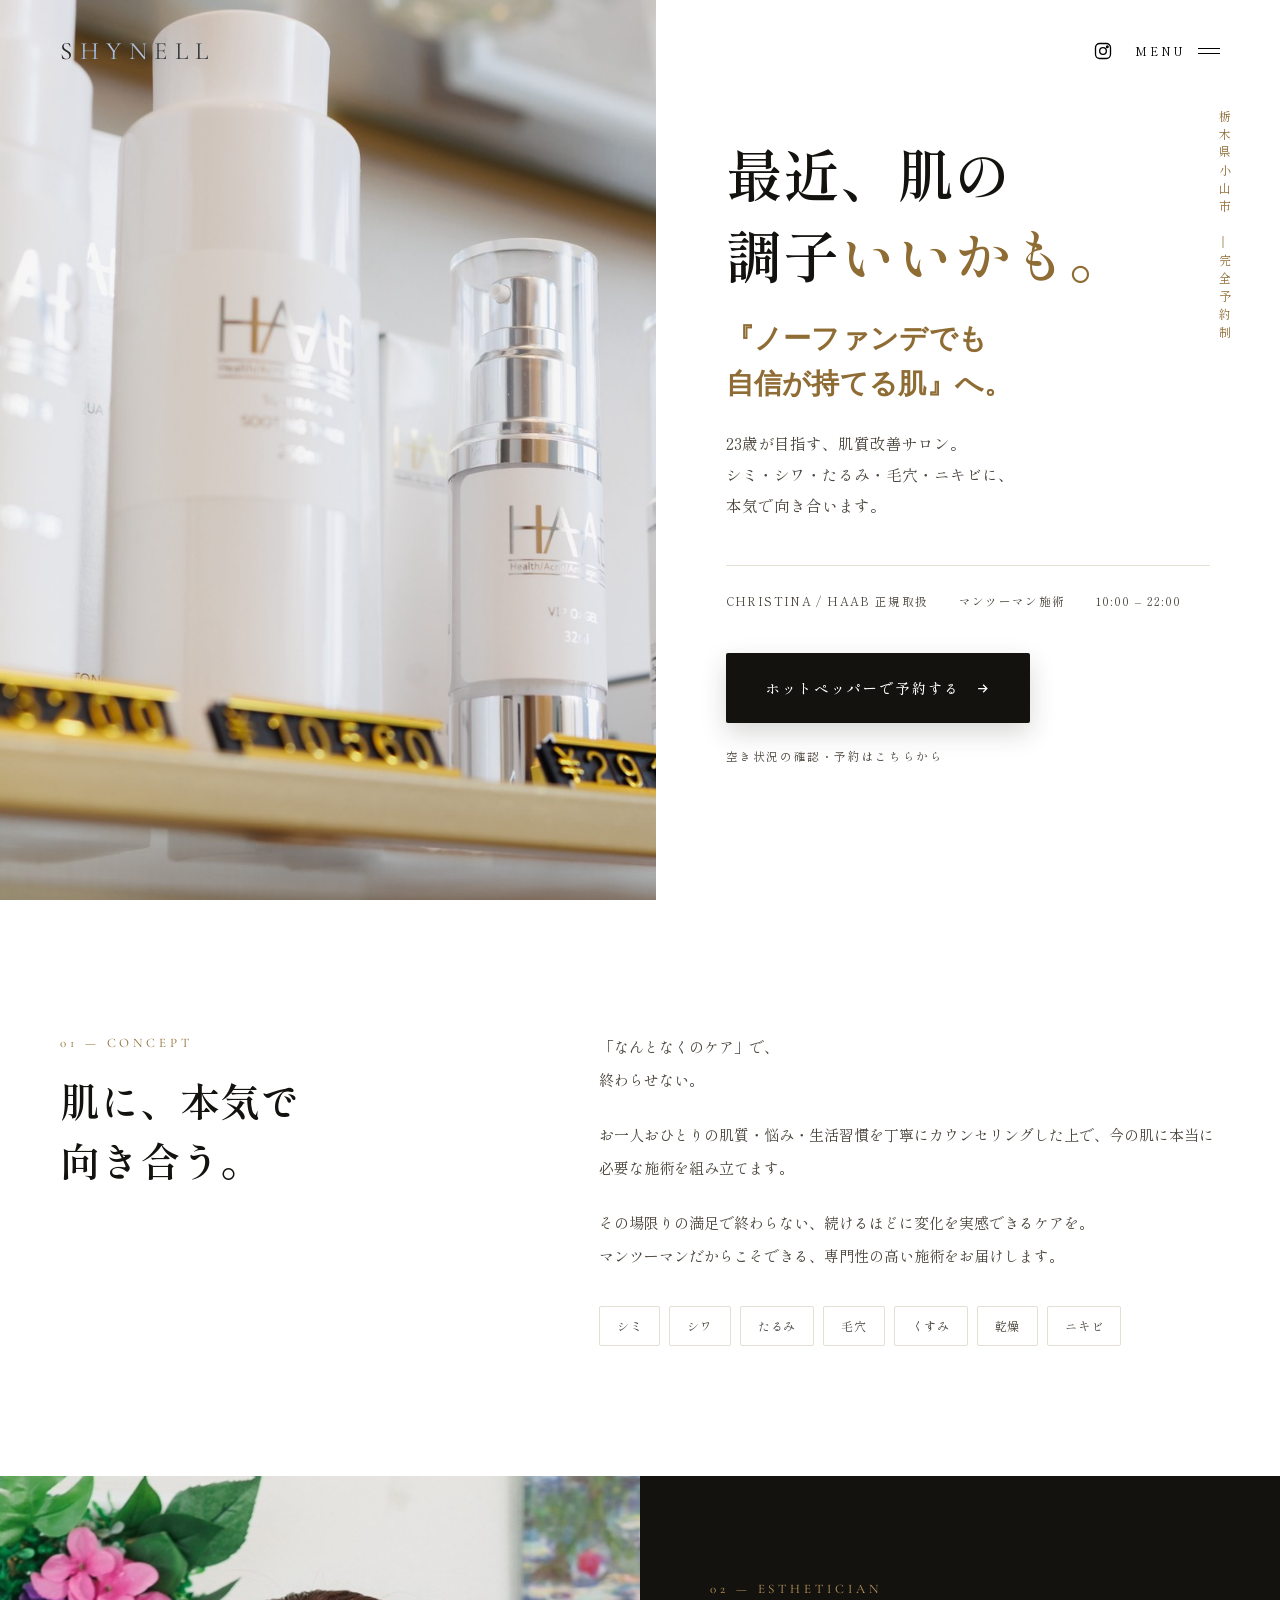
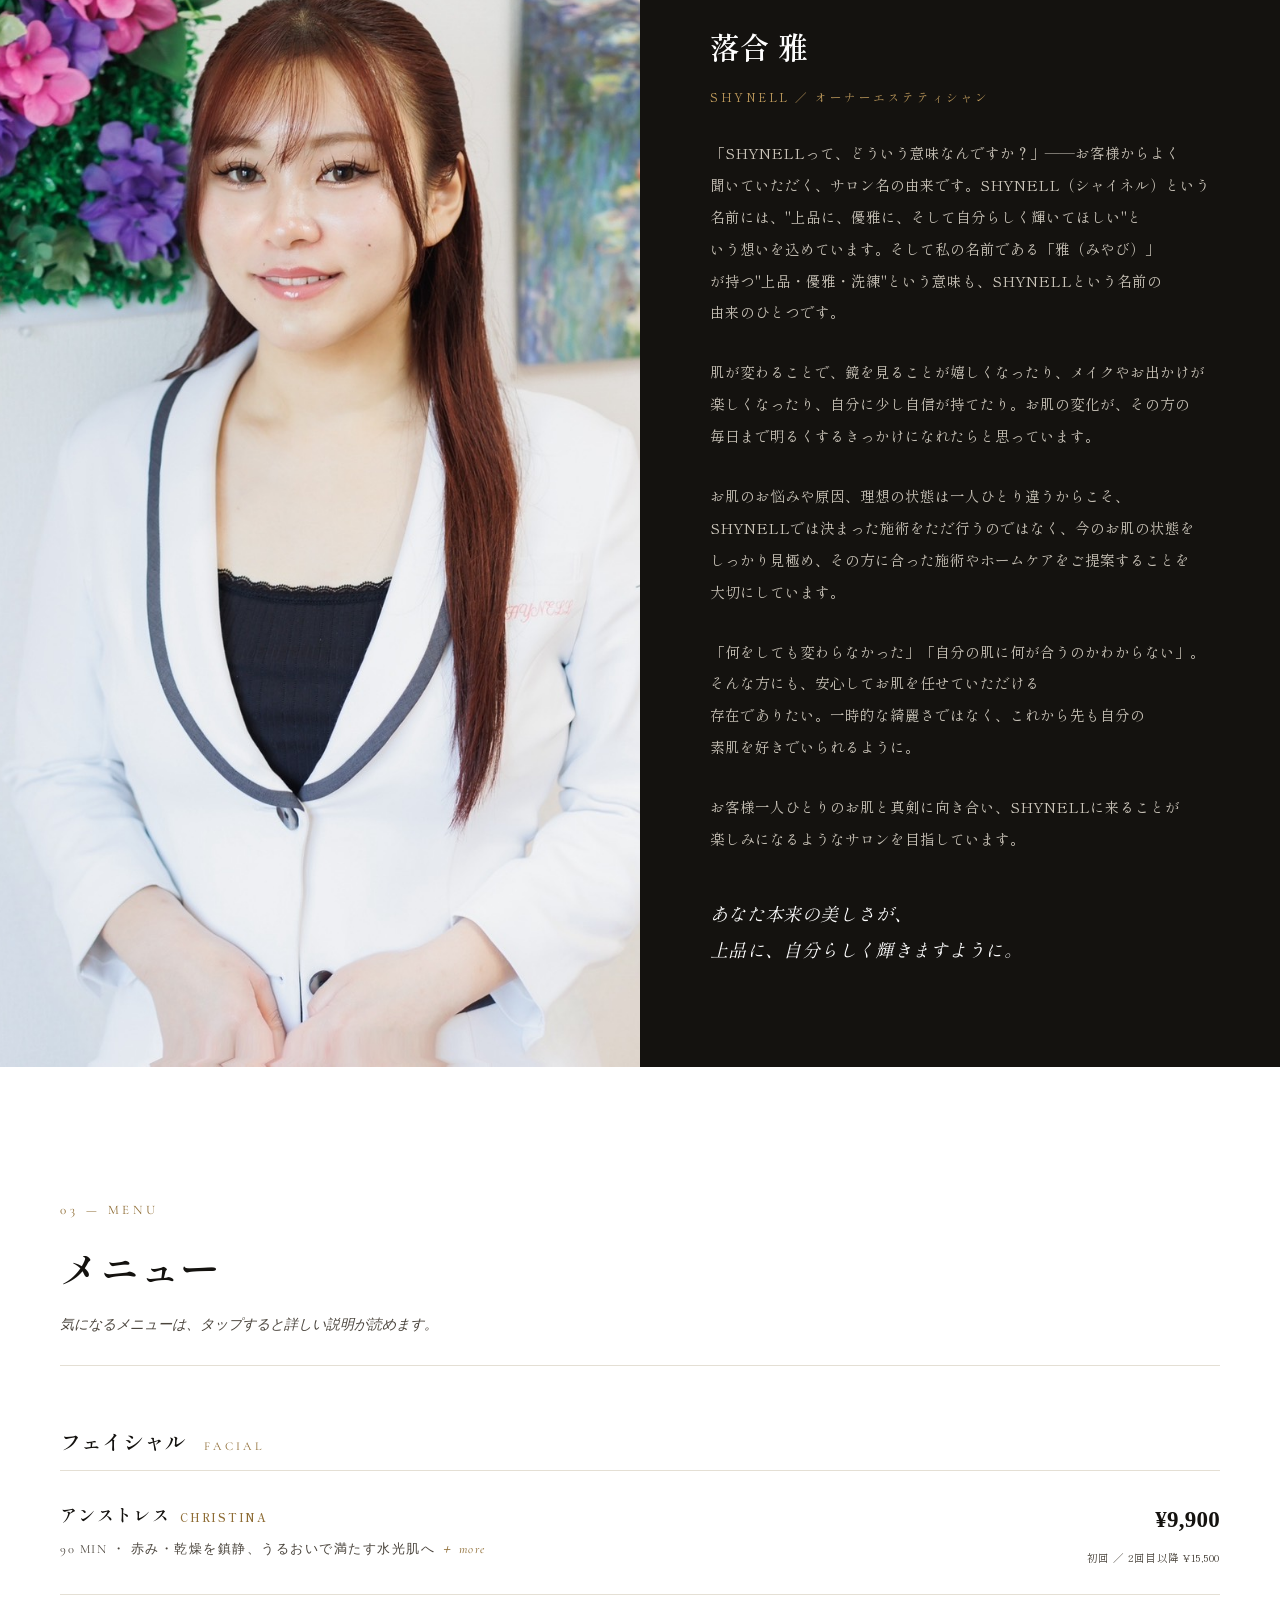
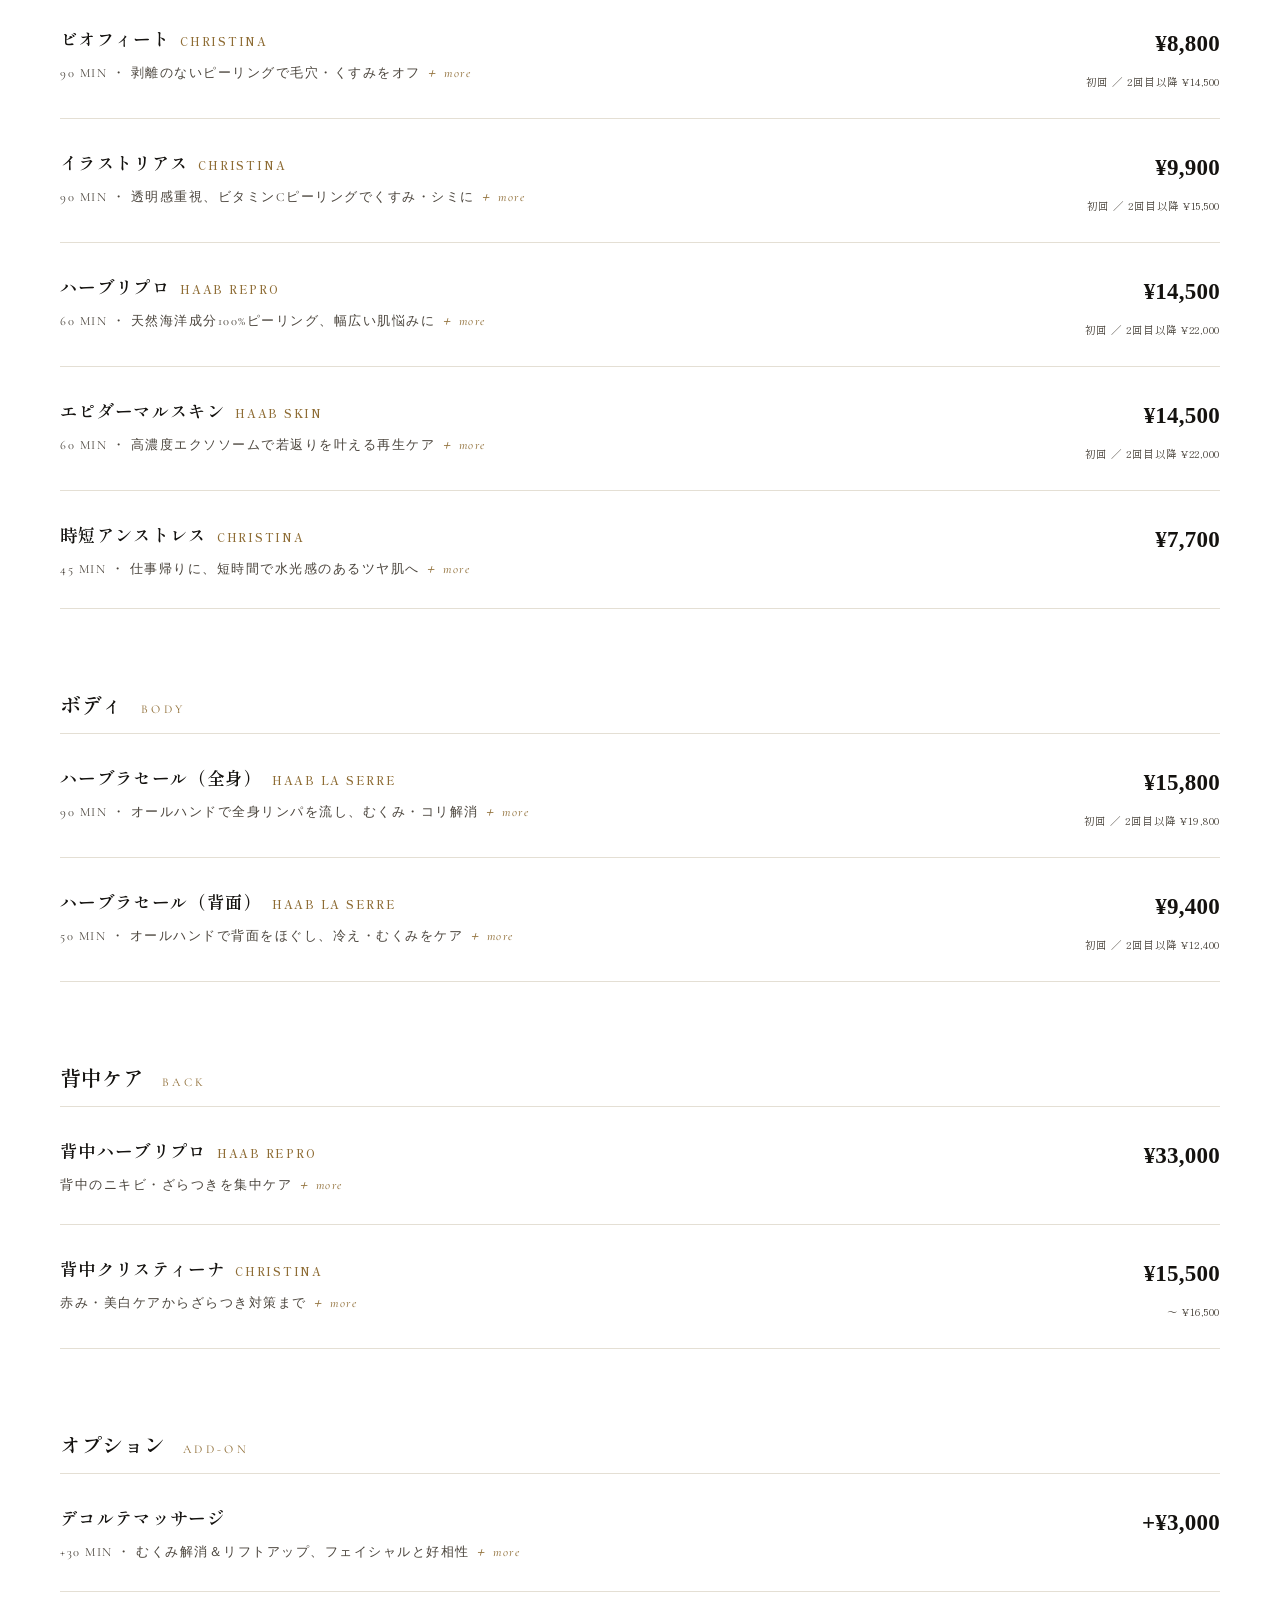
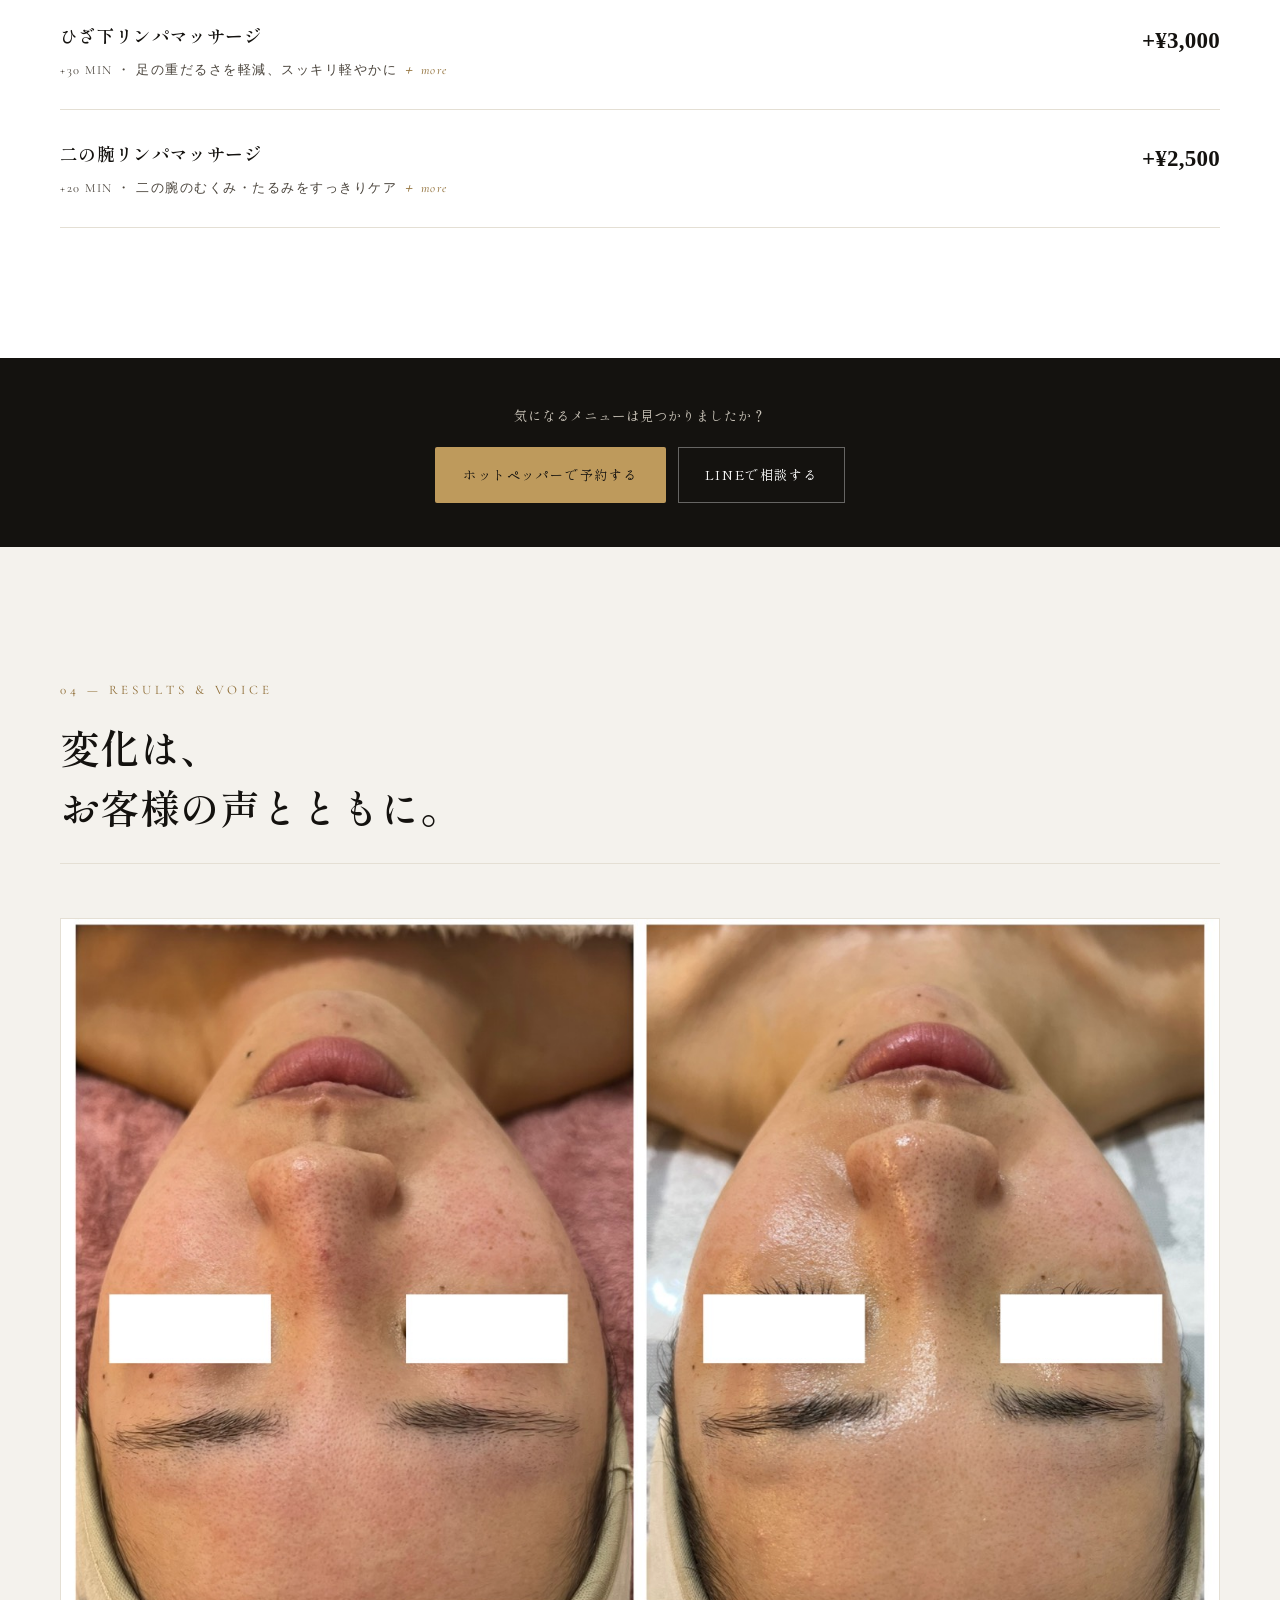
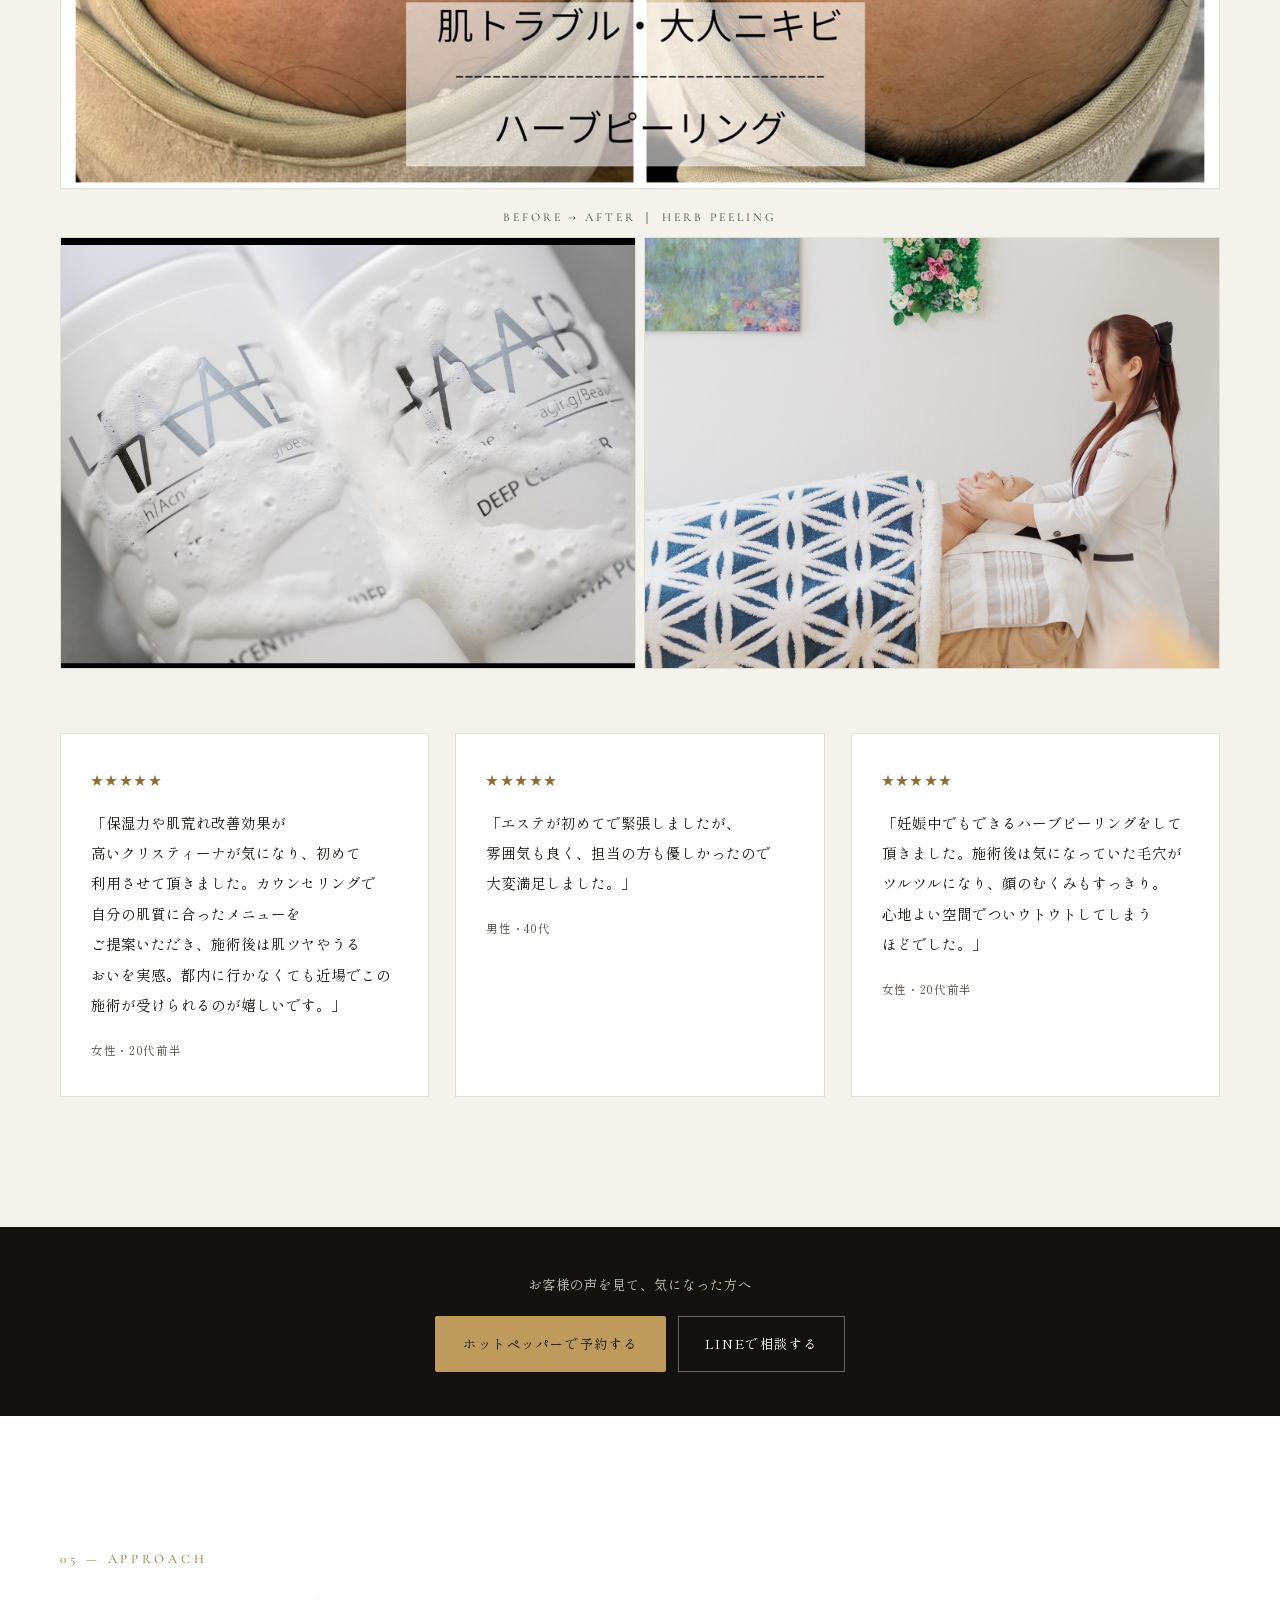
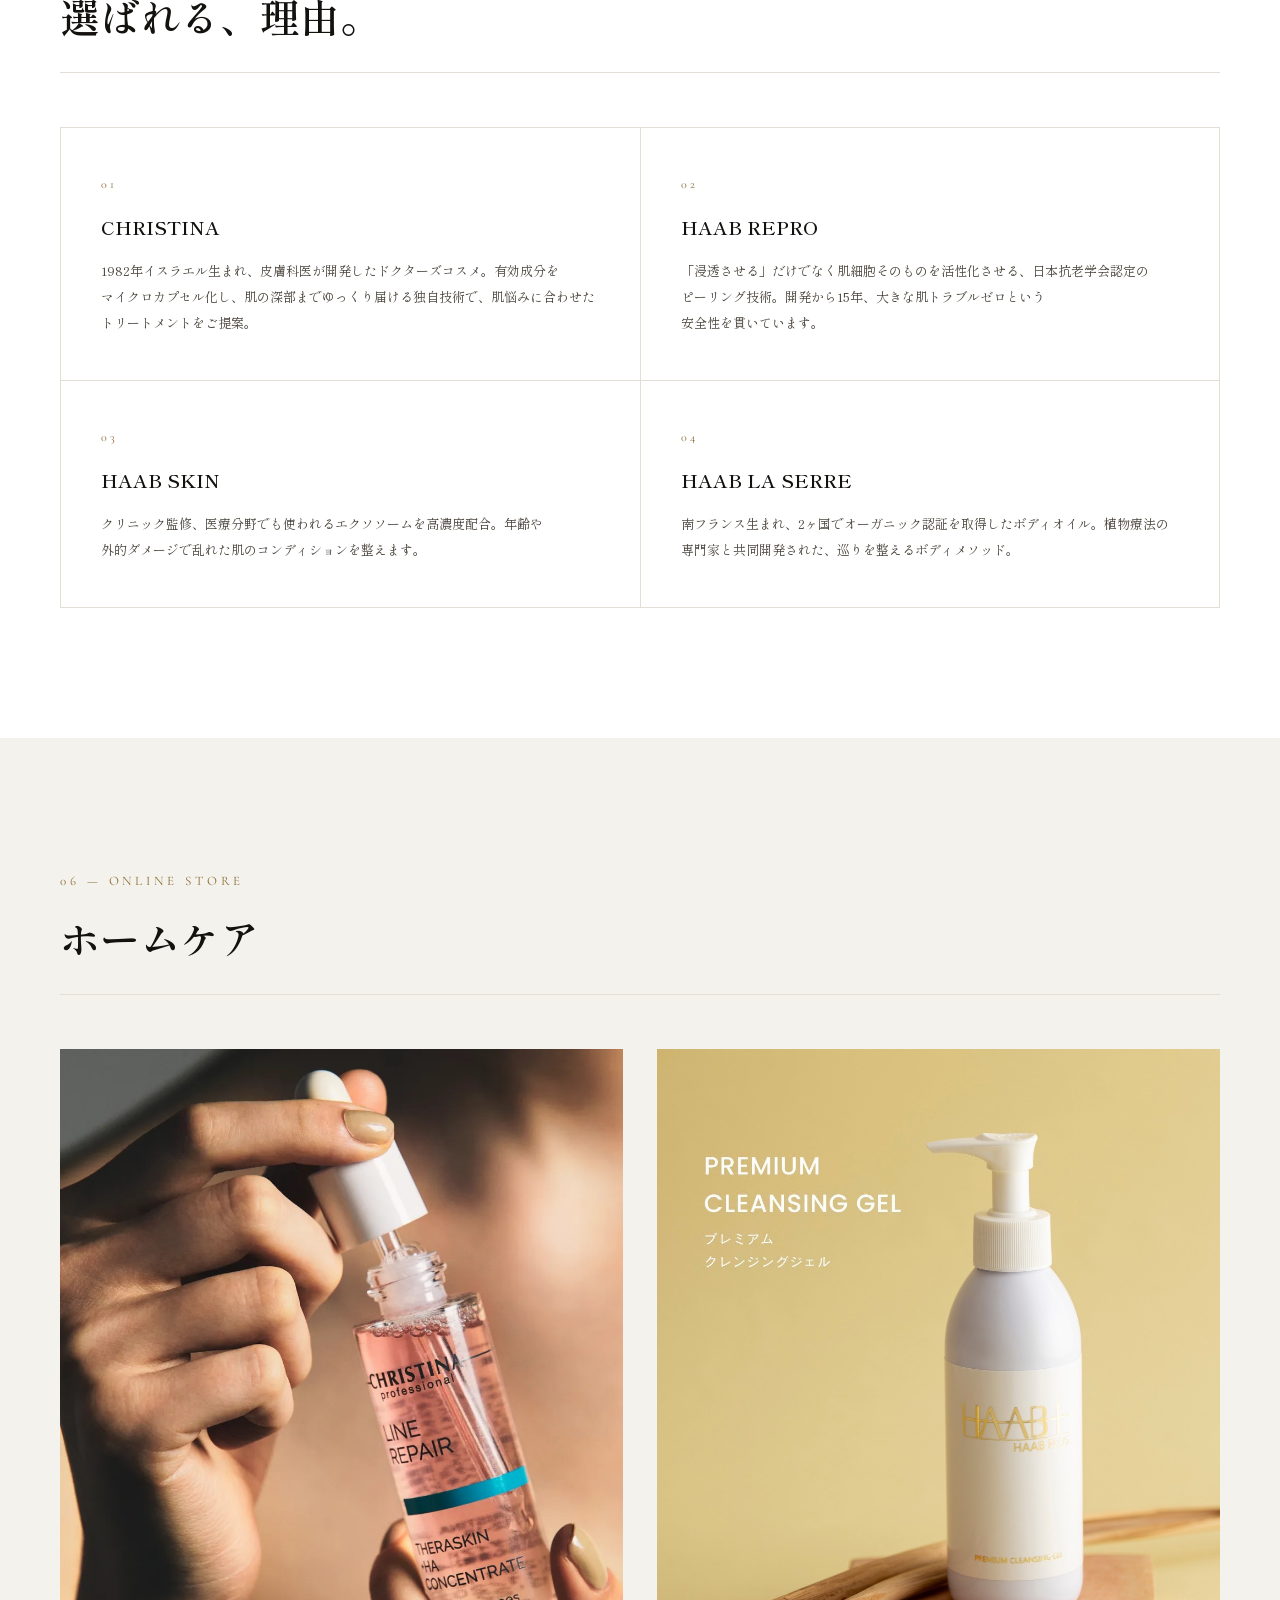
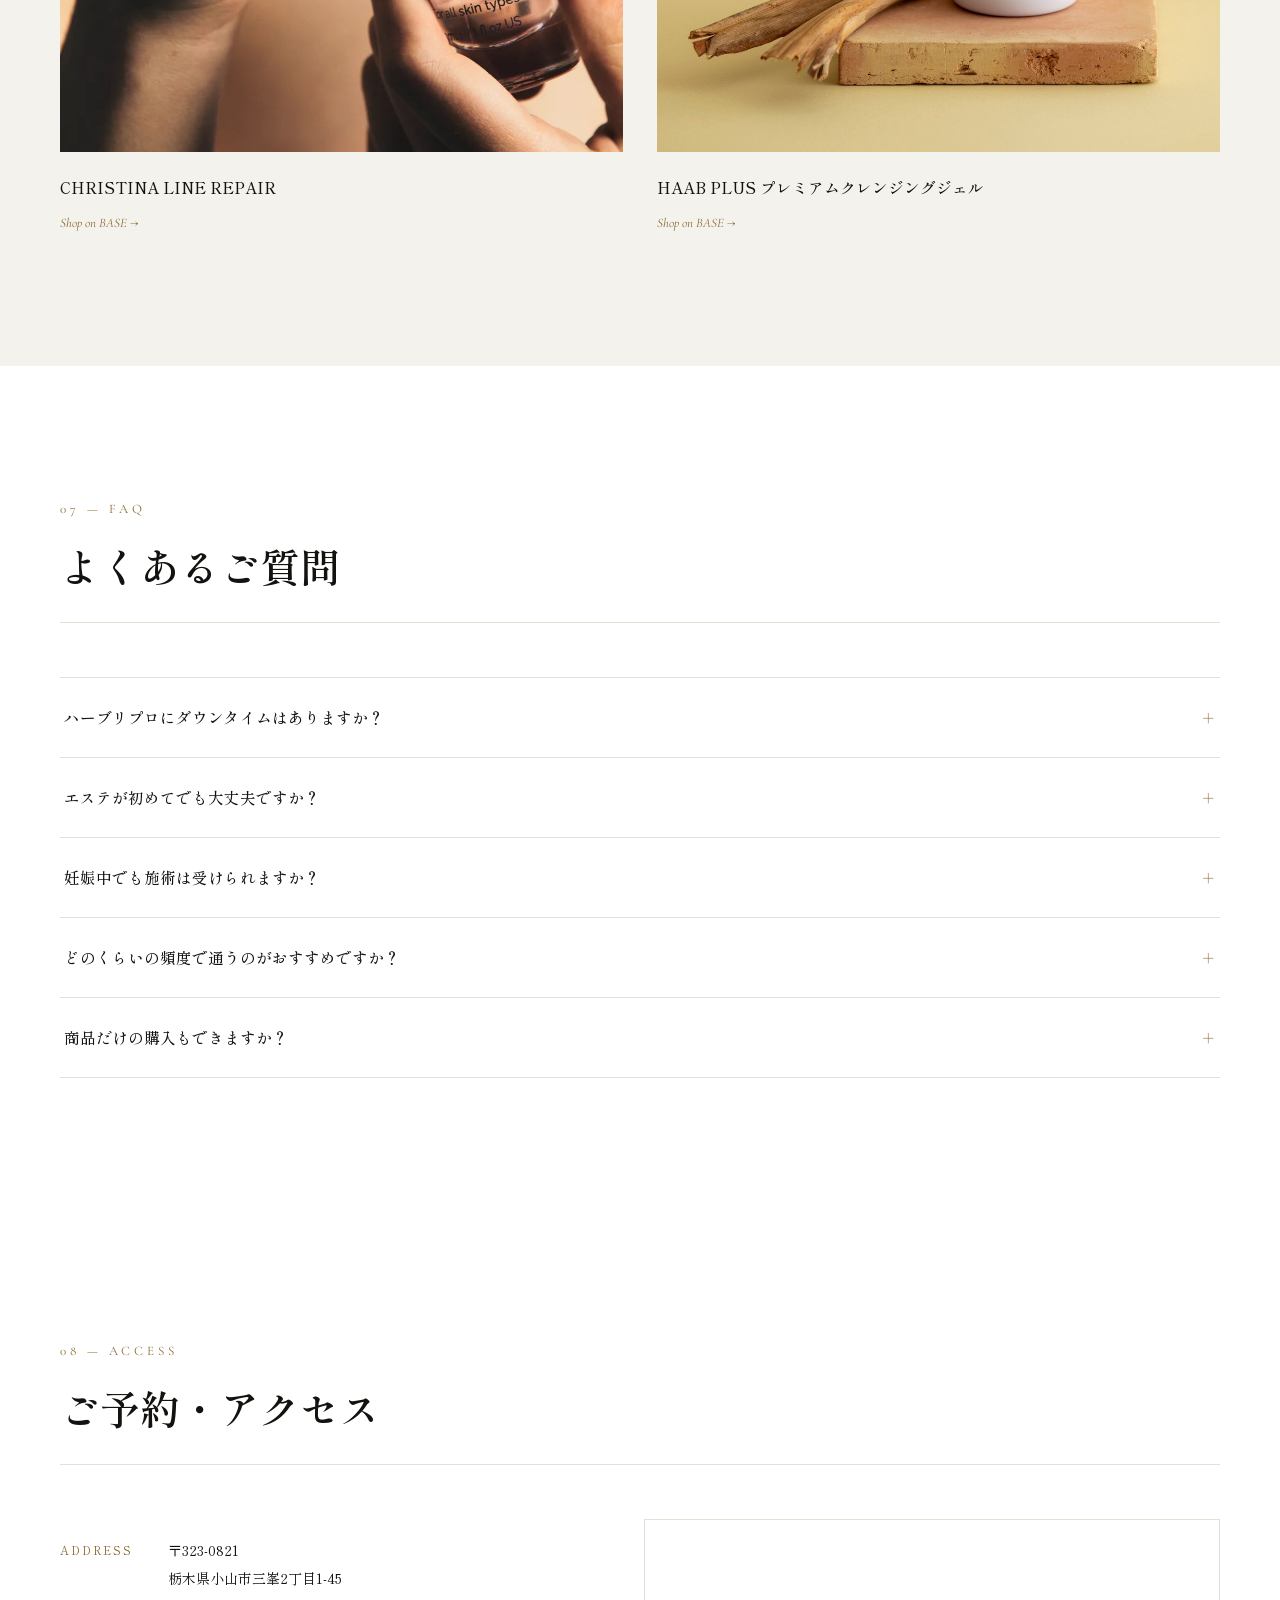
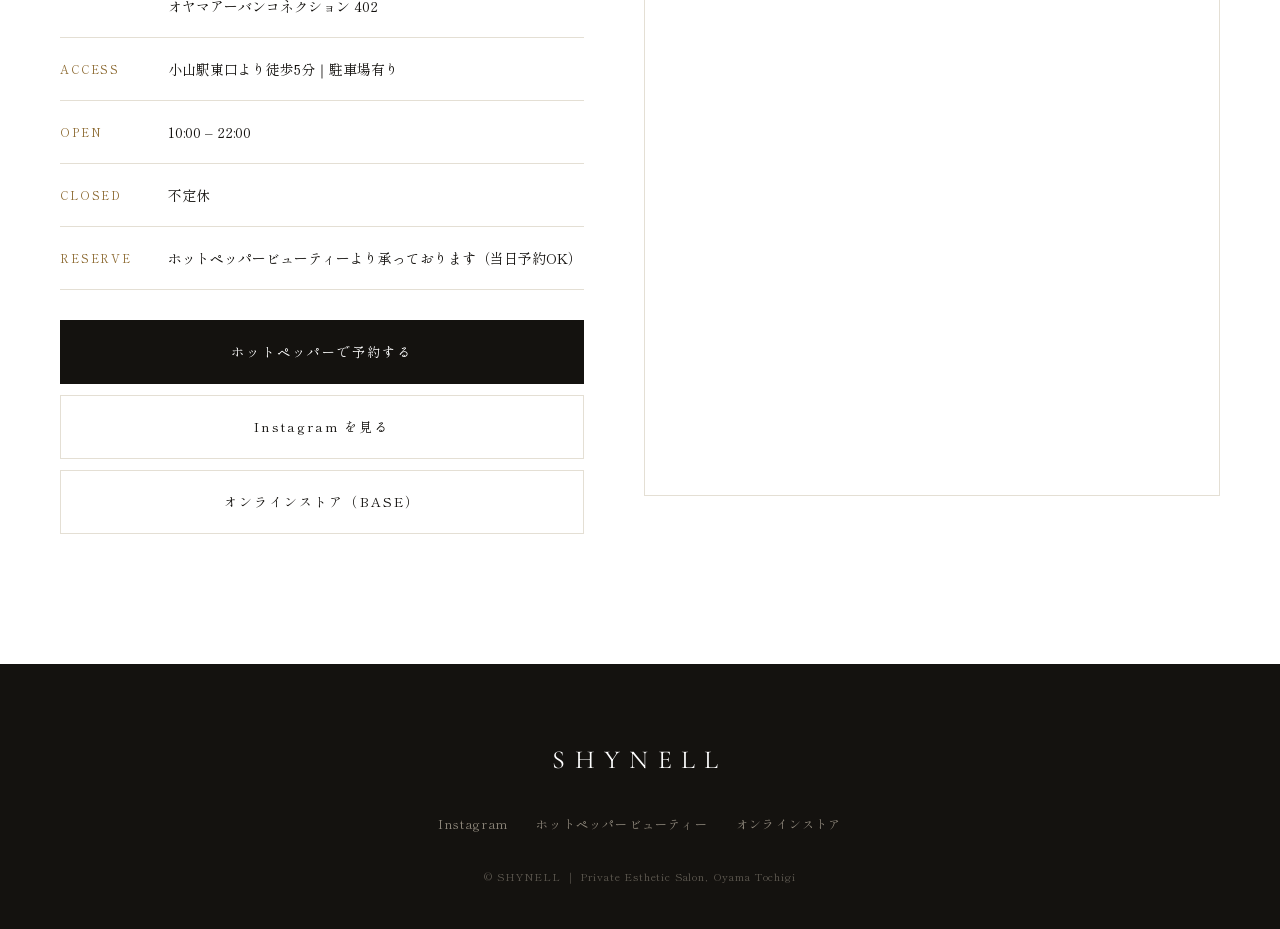
==== commit 302a75a1: "Improve Japanese line-breaking and mobile layout; remove campaign page Replaces index.html with the " ====
--- a/index.html
+++ b/index.html
@@ -122,35 +122,6 @@
     .hero-btn{ width:100%; justify-content:center; padding:19px 24px; }
   }
 
-  /* ---------- CAMPAIGN ---------- */
-  .cp-badge{
-    display:inline-flex; align-items:center; gap:9px; margin-bottom:24px;
-    border:1px solid var(--brass); padding:7px 15px;
-    font-size:11.5px; letter-spacing:0.1em; color:var(--brass);
-  }
-  .cp-badge b{ font-weight:500; }
-  .campaign{ background:var(--sumi); color:#fff; padding:70px 0; }
-  .cp-grid{ display:grid; grid-template-columns:1.25fr 1fr; gap:56px; align-items:center; }
-  @media(max-width:860px){ .cp-grid{ grid-template-columns:1fr; gap:34px; } }
-  .cp-visual{ display:block; max-width:900px; margin:0 auto; border:1px solid rgba(255,255,255,0.14); overflow:hidden; }
-  .cp-visual img{ transition:transform .5s ease; }
-  .cp-visual:hover img{ transform:scale(1.03); }
-  .cp-visual img{ width:100%; }
-  .cp-body .sec-num{ color:var(--brass-lt); }
-  .cp-body h2{ font-family:'Shippori Mincho',serif; font-size:clamp(24px,2.6vw,32px); font-weight:600; margin-top:14px; line-height:1.55; }
-  .cp-body .lead{ margin-top:22px; font-size:14px; color:#C9C3B8; line-height:2.1; }
-  .cp-item{ margin-top:26px; padding:20px 22px; border:1px solid rgba(255,255,255,0.16); }
-  .cp-item .nm{ font-size:14.5px; }
-  .cp-item .pr{ font-family:'Cormorant Garamond',serif; font-size:22px; margin-top:6px; color:var(--brass-lt); }
-  .cp-notes{ margin-top:22px; font-size:12.5px; color:#A9A297; line-height:2; }
-  .cp-notes li{ list-style:none; padding-left:16px; position:relative; }
-  .cp-notes li::before{ content:'—'; position:absolute; left:0; color:var(--brass-lt); }
-  .cp-cta{
-    display:inline-block; margin-top:26px; border:1px solid var(--brass-lt); color:var(--brass-lt);
-    padding:14px 26px; font-size:12.5px; letter-spacing:0.14em; transition:background .3s ease,color .3s ease;
-  }
-  .cp-cta:hover{ background:var(--brass-lt); color:var(--sumi); }
-
   /* ---------- SECTION SHELL ---------- */
   section{ padding:130px 0; }
   @media(max-width:700px){ section{ padding:84px 0; } }
@@ -322,6 +293,44 @@
     body{ padding-bottom:62px; }
   }
 
+  /* ---------- JAPANESE LINE-BREAK QUALITY (all widths) ---------- */
+  body{ line-break:strict; word-break:auto-phrase; overflow-wrap:break-word; }
+  p, .m-time, .m-desc, .faq summary{ text-wrap:pretty; }
+  h1, h2, .hero-catch, .hero-lead, .tagline, .mid-cta p, .owner-body .closing{ text-wrap:balance; }
+  .np{ display:inline-block; }
+
+  /* ---------- MOBILE REFINEMENTS ---------- */
+  @media(max-width:600px){
+    body{ line-height:1.95; }
+    .hero-txt{ padding:44px 22px 64px; }
+    .hero-txt h1{ font-size:clamp(34px,10vw,42px); }
+    .hero-lead{ font-size:14.5px; max-width:none; line-height:1.95; }
+    .hero-meta{ margin-top:30px; padding-top:18px; gap:4px 18px; font-size:11px; letter-spacing:0.08em; line-height:1.9; }
+    .hero-cta{ margin-top:28px; }
+
+    .concept-body p, .owner-body p{ font-size:14.5px; line-height:2.05; }
+    .owner-body{ padding:56px 22px; }
+
+    /* menu: name + price on one row, description full width */
+    .m-row summary{ grid-template-columns:1fr auto; column-gap:14px; row-gap:6px; padding:22px 0; }
+    .m-row summary > div:first-child{ display:contents; }
+    .m-name{ grid-column:1; grid-row:1; font-size:16.5px; line-height:1.55; }
+    .m-name span{ display:block; margin:2px 0 0; font-size:10.5px; letter-spacing:0.14em; }
+    .m-price{ grid-column:2; grid-row:1; }
+    .m-price b{ font-size:21px; }
+    .m-price i{ font-size:10px; letter-spacing:0.02em; }
+    .m-time{ grid-column:1 / -1; grid-row:2; margin-top:2px; font-size:12.5px; line-height:1.85; letter-spacing:0.06em; }
+    .m-desc{ font-size:13px; padding-bottom:22px; }
+    .m-head h3{ font-size:20px; }
+
+    .voice{ padding:26px 22px; }
+    .voice p{ font-size:14px; line-height:2; }
+    .brand{ padding:34px 24px; }
+    .faq summary{ line-height:1.75; }
+    .mid-cta{ padding:38px 0; }
+    .mid-cta p{ padding:0 22px; }
+  }
+
   .rv{ opacity:0; transform:translateY(22px); transition:opacity .9s ease, transform .9s ease; }
   .rv.in{ opacity:1; transform:none; }
   @media(prefers-reduced-motion:reduce){ .rv{opacity:1;transform:none;transition:none;} html{scroll-behavior:auto;} }
@@ -344,7 +353,6 @@
 <div class="overlay" id="ov">
   <div class="x" id="ovX">×</div>
   <nav>
-    <a href="campaign.html">キャンペーン<small>CAMPAIGN</small></a>
     <a href="#concept">コンセプト<small>CONCEPT</small></a>
     <a href="#owner">エステティシャン<small>ESTHETICIAN</small></a>
     <a href="#menu">メニュー<small>MENU</small></a>
@@ -361,10 +369,9 @@
   <div class="hero-img"><img src="images/hero-shop.jpg" alt="SHYNELL 店内"></div>
   <div class="hero-txt">
     <div class="vert">栃木県小山市 ｜ 完全予約制</div>
-    <a href="campaign.html" class="cp-badge"><b>その乾燥、ただの水分不足じゃないかも？</b> 数量限定キャンペーン →</a>
     <h1>最近、肌の<br>調子<em>いいかも。</em></h1>
-    <div class="hero-catch">『ノーファンデでも自信が持てる肌』へ。</div>
-    <p class="hero-lead">23歳が目指す、肌質改善サロン。シミ・シワ・たるみ・毛穴・ニキビに、本気で向き合います。</p>
+    <div class="hero-catch"><span class="np">『ノーファンデでも</span><span class="np">自信が持てる肌』へ。</span></div>
+    <p class="hero-lead"><span class="np">23歳が目指す、</span><span class="np">肌質改善サロン。</span><span class="np">シミ・シワ・たるみ・毛穴・ニキビに、</span><span class="np">本気で向き合います。</span></p>
     <div class="hero-meta">
       <span>CHRISTINA / HAAB 正規取扱</span>
       <span>マンツーマン施術</span>
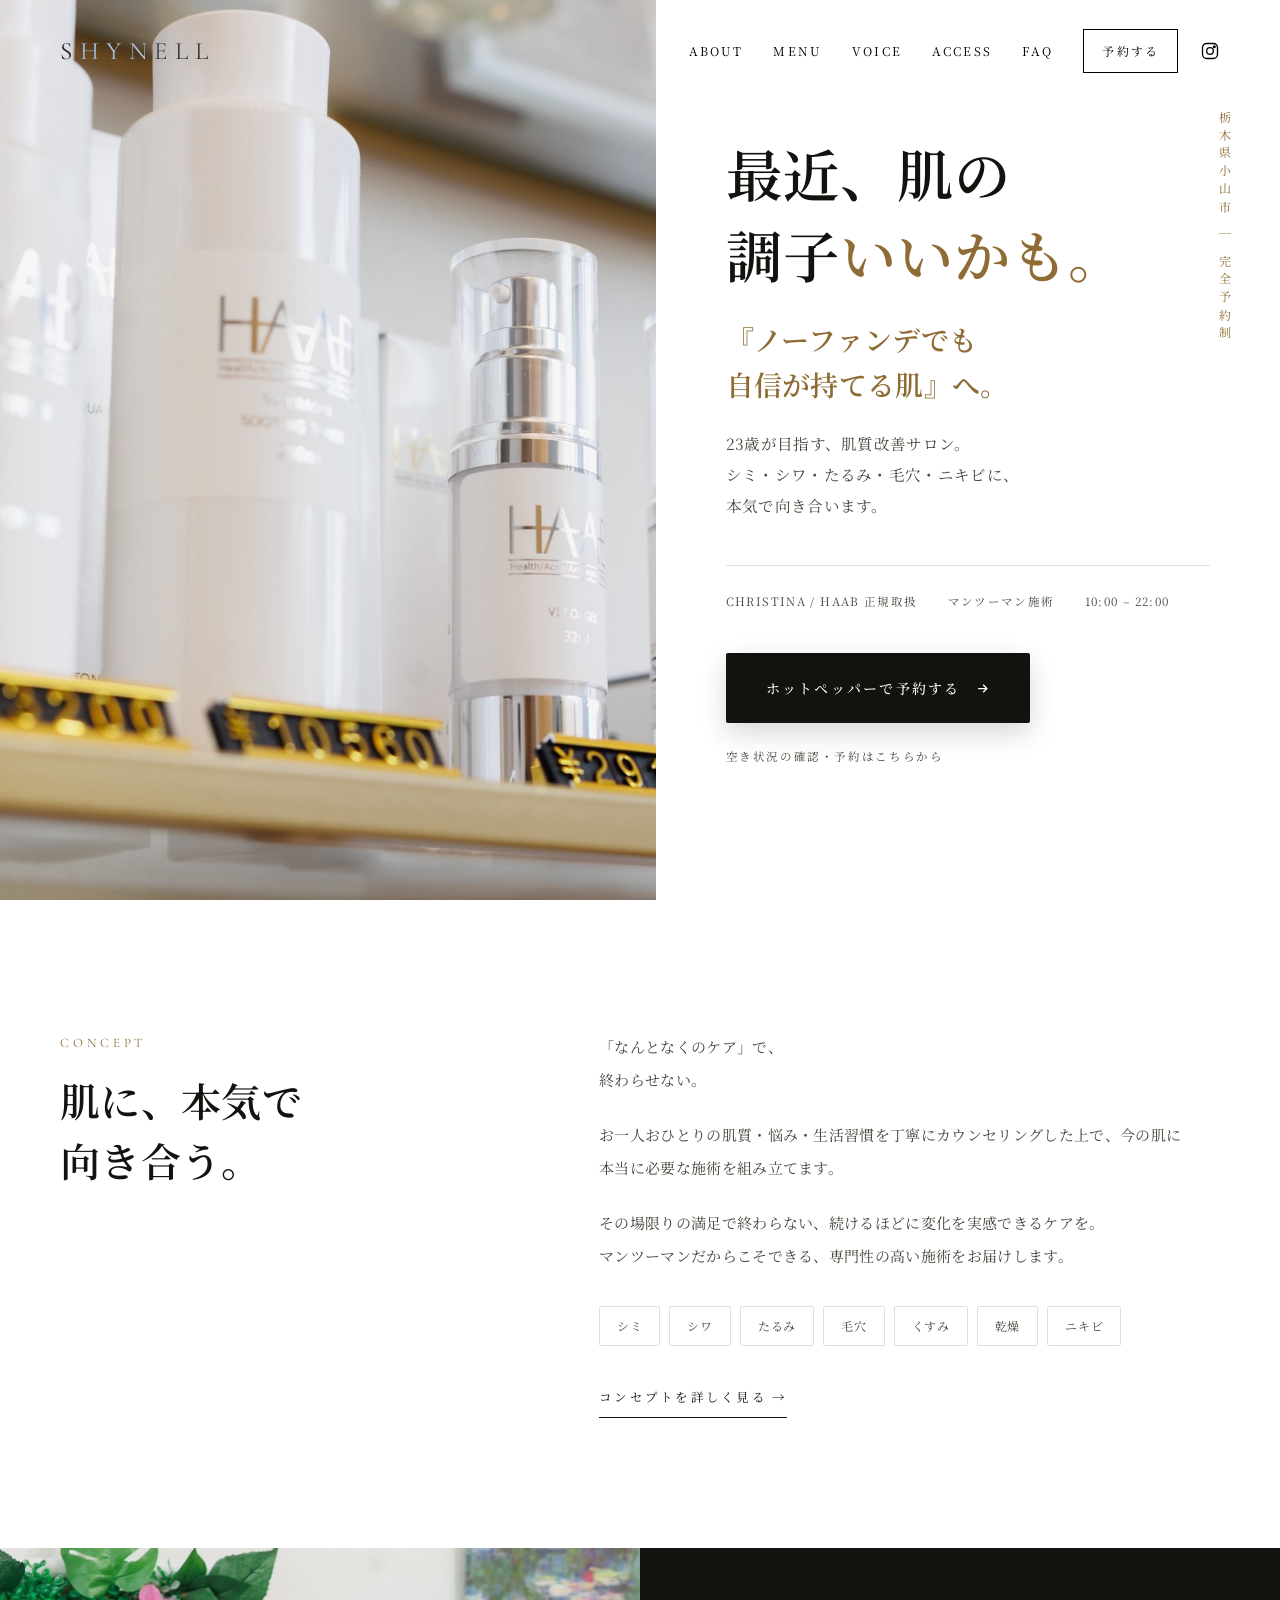
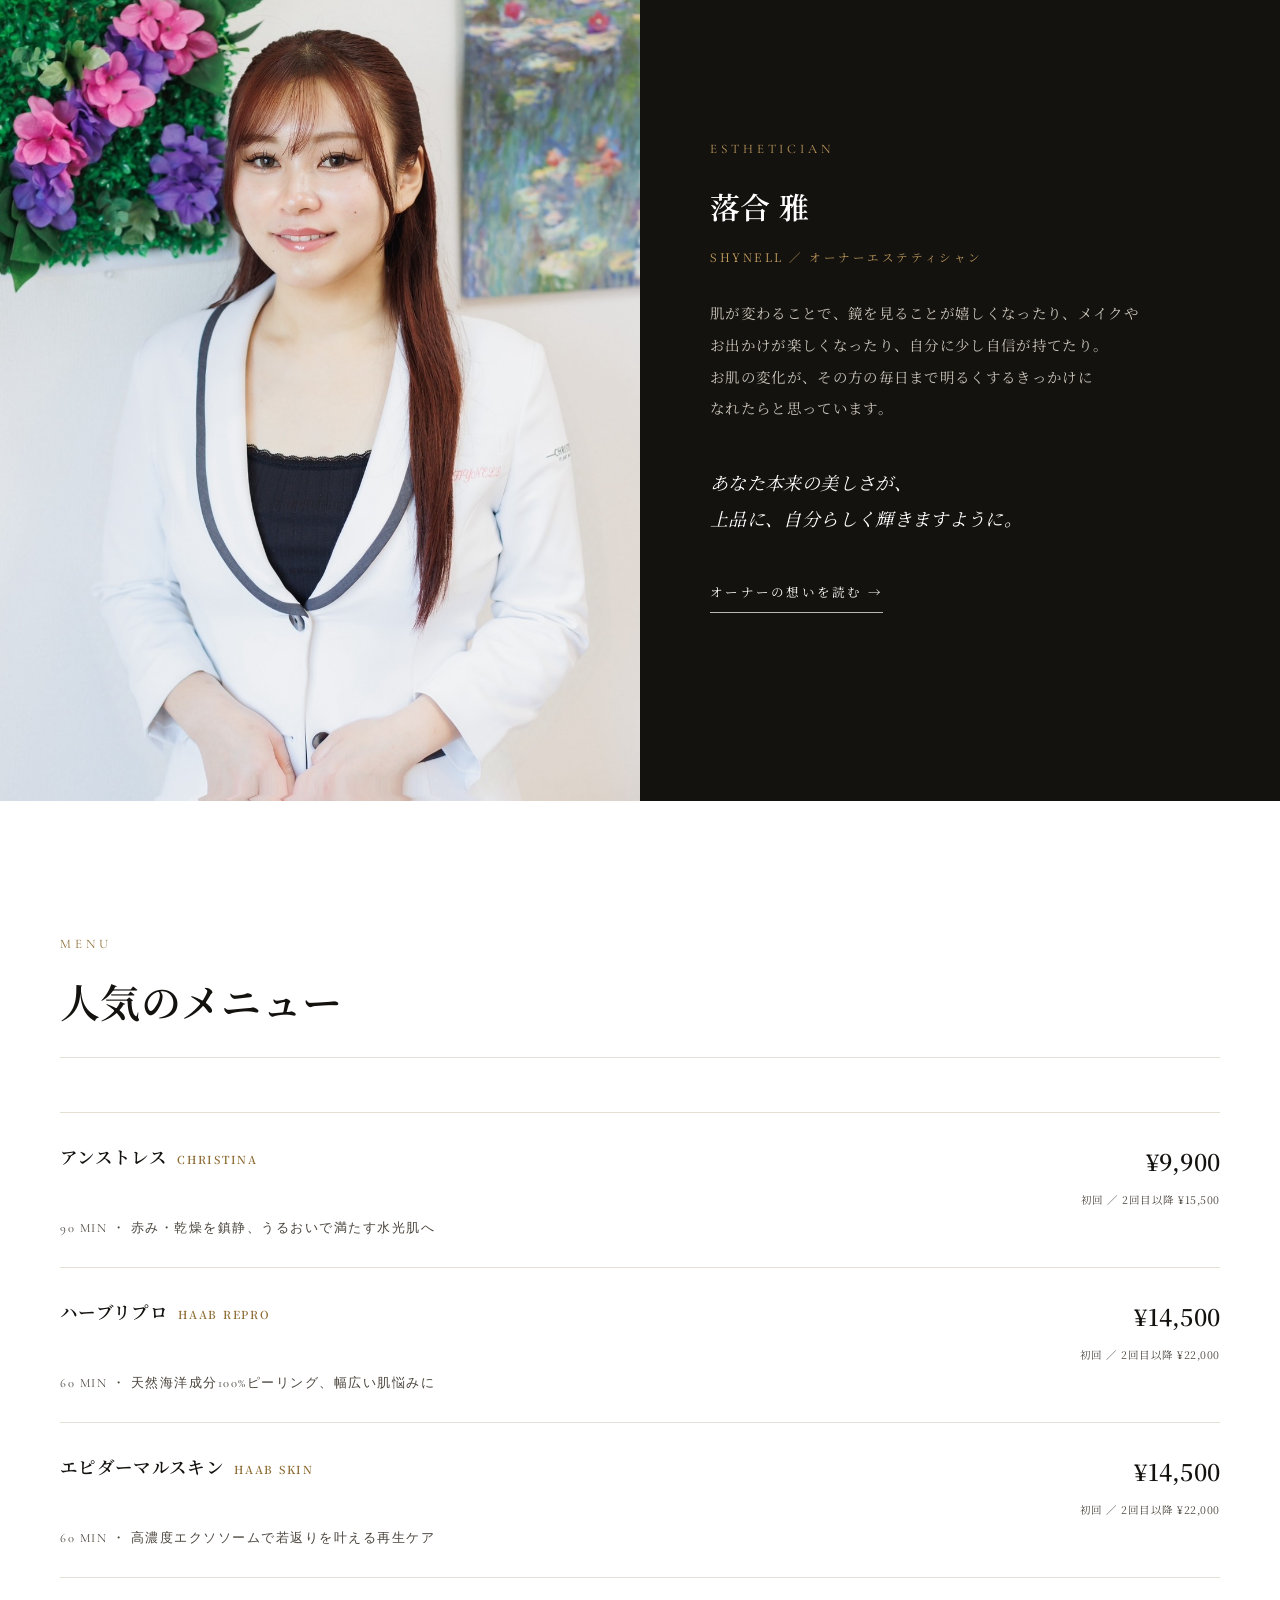
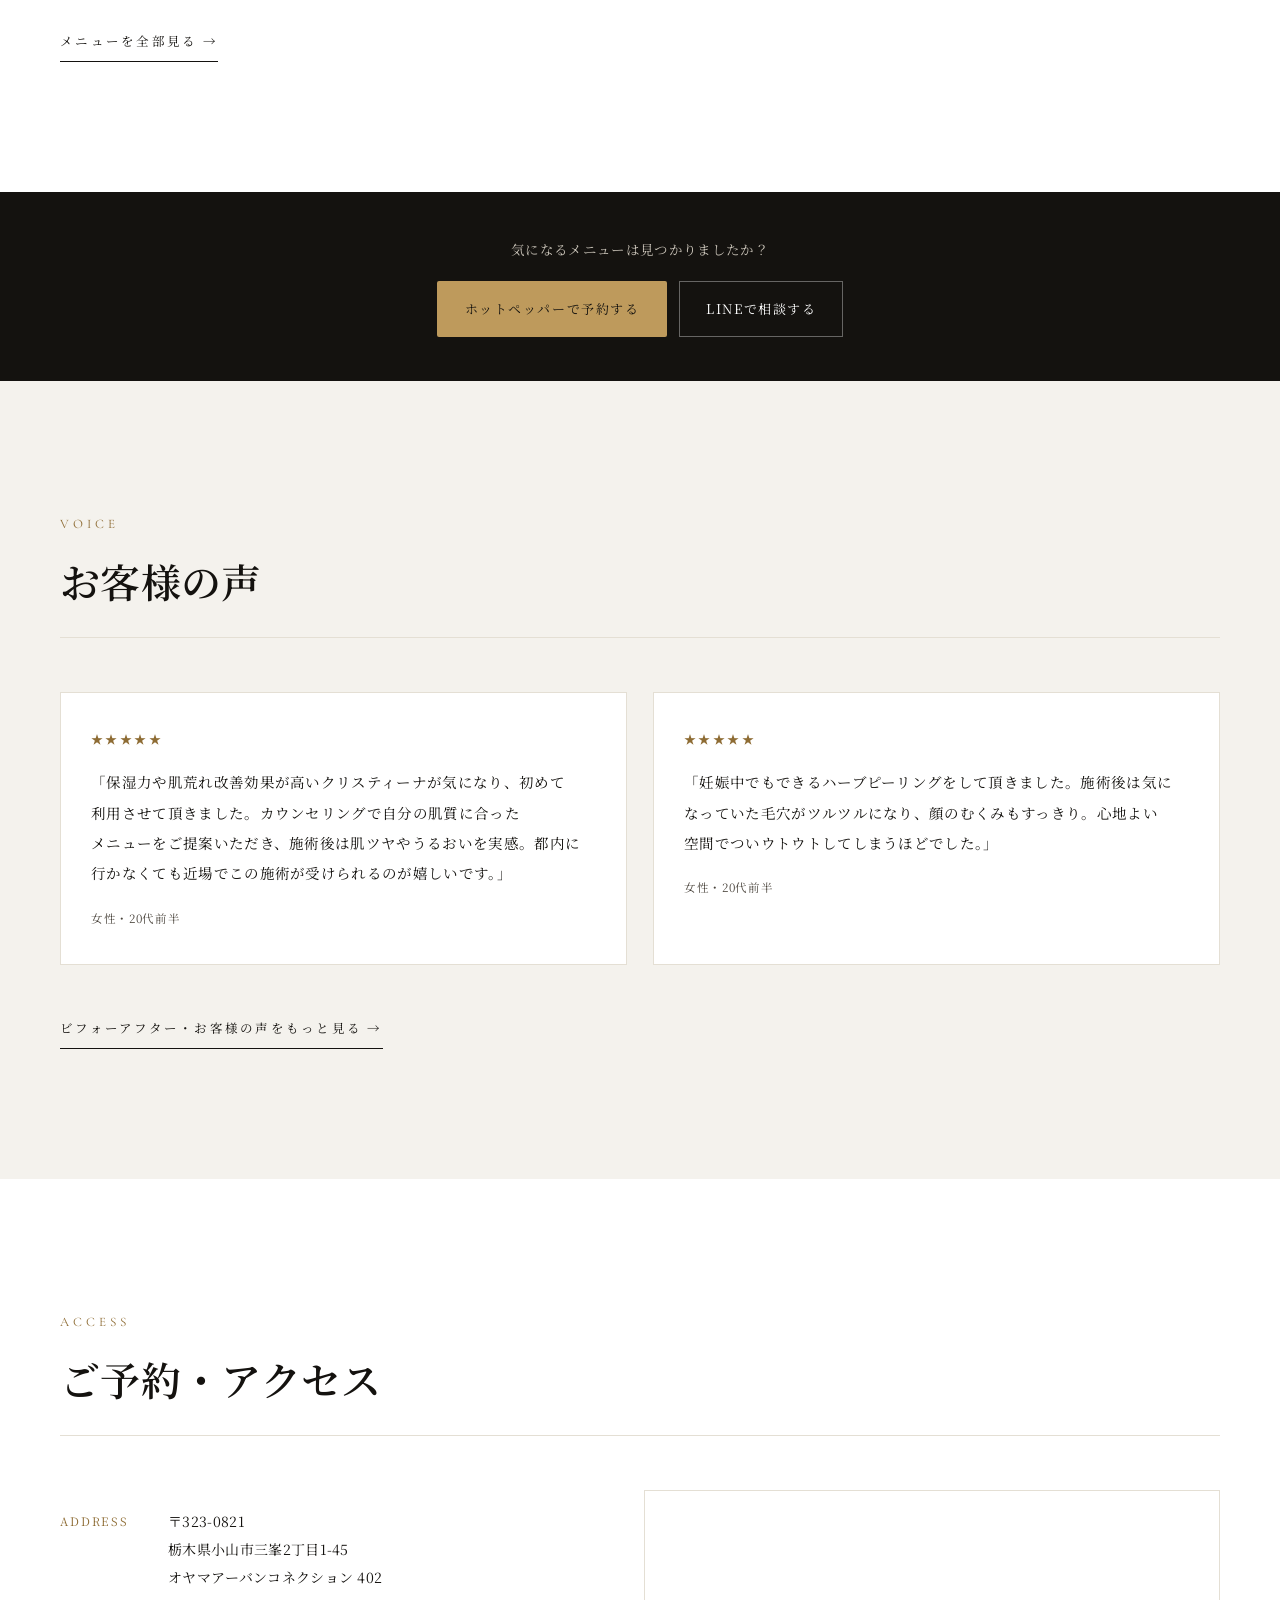
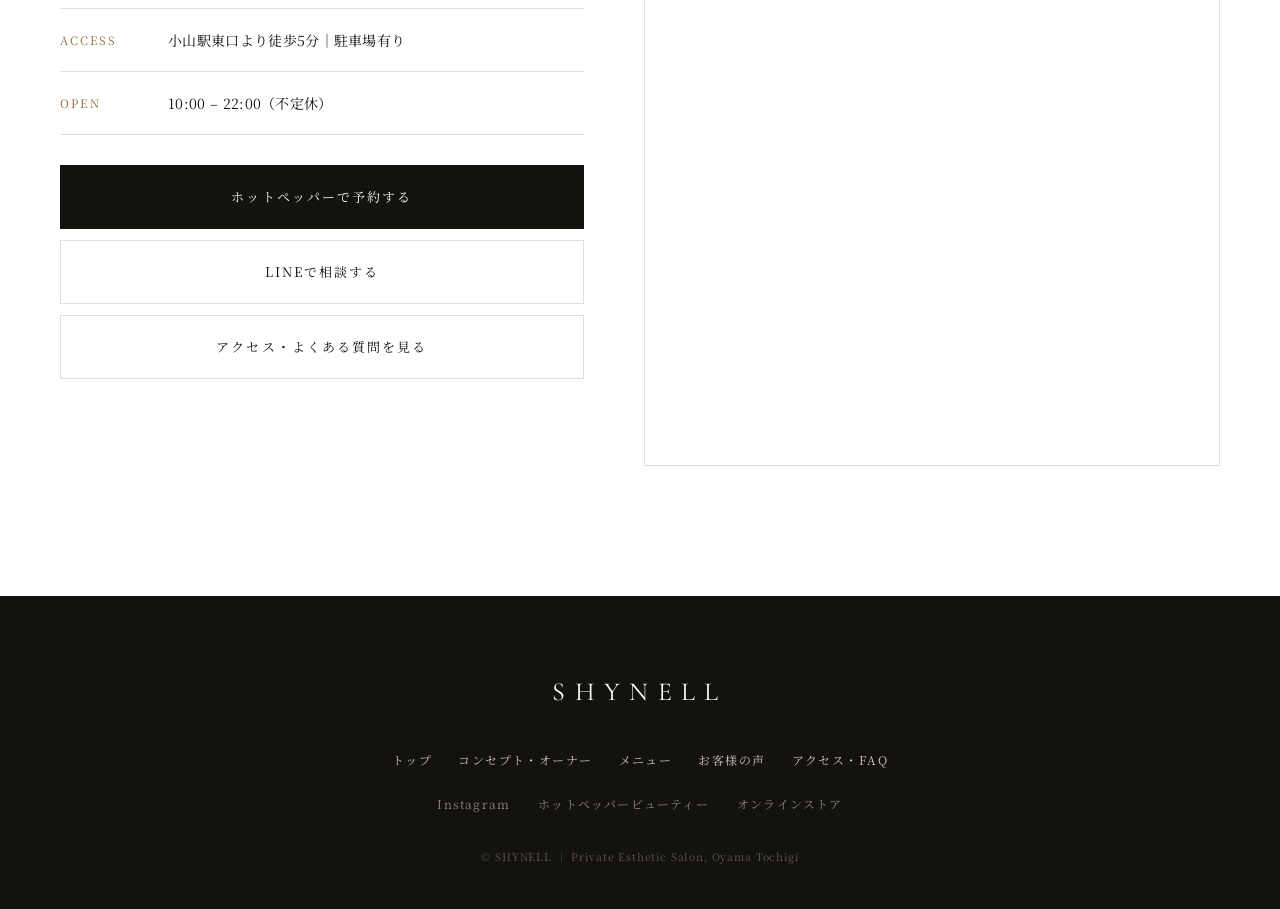
==== commit 3b771118: "Split site into multi-page structure with shared stylesheet Adds about/menu/voice/access pages, shar" ====
--- a/index.html
+++ b/index.html
@@ -4,344 +4,33 @@
 <meta charset="UTF-8">
 <meta name="viewport" content="width=device-width, initial-scale=1.0">
 <title>SHYNELL | 美肌再生エステサロン - 栃木県小山市</title>
-<meta name="description" content="小山市のプライベートエステサロンSHYNELL。CHRISTINA・HAABの正規取扱店として、マンツーマン施術と専門カウンセリングで年齢肌に本気で向き合います。">
+<meta name="description" content="栃木県小山市の美肌再生エステサロンSHYNELL。CHRISTINA・HAAB正規取扱、マンツーマンの肌質改善。小山駅東口徒歩5分、完全予約制。">
+<link rel="canonical" href="https://shynell.jp/">
+<meta property="og:title" content="SHYNELL | 美肌再生エステサロン - 栃木県小山市">
+<meta property="og:description" content="栃木県小山市の美肌再生エステサロンSHYNELL。CHRISTINA・HAAB正規取扱、マンツーマンの肌質改善。小山駅東口徒歩5分、完全予約制。">
 <meta property="og:type" content="website">
-<meta property="og:title" content="SHYNELL | 美肌再生エステサロン - 栃木県小山市">
-<meta property="og:description" content="CHRISTINA・HAAB正規取扱、マンツーマン施術のプライベートエステサロン。">
 <meta property="og:url" content="https://shynell.jp/">
-<meta property="og:locale" content="ja_JP">
-<meta name="twitter:card" content="summary_large_image">
 <link rel="icon" type="image/png" sizes="32x32" href="images/favicon-32.png">
 <link rel="icon" type="image/png" sizes="16x16" href="images/favicon-16.png">
 <link rel="apple-touch-icon" sizes="180x180" href="images/apple-touch-icon.png">
 <link rel="preconnect" href="https://fonts.googleapis.com">
 <link rel="preconnect" href="https://fonts.gstatic.com" crossorigin>
-<link href="https://fonts.googleapis.com/css2?family=Shippori+Mincho:wght@400;500;600;700;800&family=Zen+Kaku+Gothic+New:wght@300;400;500&family=Cormorant+Garamond:ital,wght@0,300;0,400;1,300&display=swap" rel="stylesheet">
-<style>
-  :root{
-    --paper:#FFFFFF;
-    --sumi:#14120F;
-    --sumi-soft:#4A443C;
-    --brass:#8E6C34;
-    --brass-lt:#BE9A5C;
-    --stone:#F4F2ED;
-    --hair:#E4DFD4;
-  }
-  *{box-sizing:border-box;margin:0;padding:0;}
-  html{scroll-behavior:smooth;}
-  body{
-    background:var(--paper); color:var(--sumi);
-    font-family:'Shippori Mincho',serif; font-weight:400;
-    line-height:2; -webkit-font-smoothing:antialiased; overflow-x:hidden;
-  }
-  .min{ font-family:'Shippori Mincho',serif; }
-  .cor{ font-family:'Cormorant Garamond',serif; }
-  a{color:inherit;text-decoration:none;}
-  img{max-width:100%;display:block;}
-  .wrap{ max-width:1240px; margin:0 auto; padding:0 40px; }
-  @media(max-width:700px){ .wrap{ padding:0 22px; } }
-
-  /* ---------- HEADER ---------- */
-  header{
-    position:fixed; top:0; left:0; right:0; z-index:200;
-    padding:26px 0; mix-blend-mode:difference;
-    transition:padding .4s ease;
-  }
-  header .wrap{ display:flex; align-items:center; justify-content:space-between; }
-  .logo{ font-family:'Cormorant Garamond',serif; font-size:25px; letter-spacing:0.3em; color:#fff; }
-  .menu-btn{ display:flex; align-items:center; gap:12px; color:#fff; cursor:pointer; font-size:11px; letter-spacing:0.25em; }
-  .menu-btn .bars{ display:flex; flex-direction:column; gap:4px; }
-  .menu-btn .bars i{ width:22px; height:1px; background:#fff; display:block; }
-  .head-right{ display:flex; align-items:center; gap:22px; }
-  .ig-head{ color:#fff; display:flex; align-items:center; }
-
-  .overlay{
-    position:fixed; inset:0; background:var(--sumi); z-index:300;
-    display:flex; align-items:center; justify-content:center;
-    clip-path:circle(0% at 100% 0); transition:clip-path .7s cubic-bezier(.7,0,.3,1);
-  }
-  .overlay.open{ clip-path:circle(150% at 100% 0); }
-  .overlay nav{ display:flex; flex-direction:column; gap:22px; text-align:center; }
-  .overlay nav a{ font-family:'Shippori Mincho',serif; font-size:26px; color:#fff; position:relative; }
-  .overlay nav a small{ display:block; font-family:'Cormorant Garamond',serif; font-size:11px; letter-spacing:0.3em; color:var(--brass-lt); margin-top:2px; }
-  .overlay .x{ position:absolute; top:30px; right:38px; color:#fff; cursor:pointer; font-size:30px; line-height:1; }
-
-  /* ---------- HERO : asymmetric split ---------- */
-  .hero{ display:grid; grid-template-columns:1.05fr 1fr; min-height:100svh; }
-  @media(max-width:860px){ .hero{ grid-template-columns:1fr; } }
-  .hero-img{ position:relative; overflow:hidden; background:var(--stone); }
-  .hero-img img{ width:100%; height:100%; object-fit:cover; object-position:center 55%; }
-  @media(max-width:860px){ .hero-img{ height:62svh; } }
-  .hero-txt{
-    display:flex; flex-direction:column; justify-content:center;
-    padding:90px 70px; position:relative;
-  }
-  @media(max-width:860px){ .hero-txt{ padding:60px 26px 80px; } }
-  .hero-txt .vert{
-    position:absolute; top:110px; right:44px;
-    writing-mode:vertical-rl; font-family:'Shippori Mincho',serif;
-    font-size:12px; letter-spacing:0.5em; color:var(--brass);
-  }
-  @media(max-width:860px){ .hero-txt .vert{ display:none; } }
-  .hero-txt h1{
-    font-family:'Shippori Mincho',serif; font-weight:600;
-    font-size:clamp(38px,4.4vw,62px); line-height:1.45; letter-spacing:0.02em;
-  }
-  .hero-txt h1 em{ font-style:normal; color:var(--brass); }
-  .hero-lead{ margin-top:22px; font-size:15.5px; color:var(--sumi-soft); max-width:360px; line-height:2; }
-  .hero-catch{
-    margin-top:22px; font-family:'Shippori Mincho',serif; font-weight:700;
-    font-size:clamp(20px,2.6vw,28px); color:var(--brass); letter-spacing:0.01em; line-height:1.6;
-  }
-  @media(max-width:520px){
-    .hero-catch{ font-size:clamp(17px,4.6vw,22px); white-space:normal; }
-  }
-  .hero-meta{
-    margin-top:44px; padding-top:24px; border-top:1px solid var(--hair);
-    display:flex; gap:30px; flex-wrap:wrap; font-size:11.5px; letter-spacing:0.12em; color:var(--sumi-soft);
-  }
-  .hero-cta{ margin-top:40px; display:flex; align-items:center; gap:22px; flex-wrap:wrap; }
-  .lnk{
-    display:inline-flex; align-items:center; gap:12px;
-    font-size:12.5px; letter-spacing:0.18em; color:var(--sumi);
-    border-bottom:1px solid var(--sumi); padding-bottom:7px;
-    transition:gap .3s ease, color .3s ease, border-color .3s ease;
-  }
-  .lnk:hover{ gap:20px; color:var(--brass); border-color:var(--brass); }
-  .hero-btn{
-    display:inline-flex; align-items:center; gap:14px;
-    background:var(--sumi); color:#fff;
-    padding:21px 40px; font-size:14px; font-weight:500; letter-spacing:0.16em;
-    border-radius:2px; box-shadow:0 10px 26px rgba(42,38,32,0.18);
-    transition:background .3s ease, gap .3s ease, box-shadow .3s ease, transform .2s ease;
-  }
-  .hero-btn:hover{ background:var(--brass); gap:20px; box-shadow:0 12px 30px rgba(156,122,60,0.28); transform:translateY(-1px); }
-  .hero-sub{ font-size:11.5px; letter-spacing:0.14em; color:var(--sumi-soft); }
-  @media(max-width:520px){
-    .hero-cta{ flex-direction:column; align-items:flex-start; gap:14px; }
-    .hero-btn{ width:100%; justify-content:center; padding:19px 24px; }
-  }
-
-  /* ---------- SECTION SHELL ---------- */
-  section{ padding:130px 0; }
-  @media(max-width:700px){ section{ padding:84px 0; } }
-  .sec-num{
-    font-family:'Cormorant Garamond',serif; font-size:13px;
-    letter-spacing:0.3em; color:var(--brass);
-  }
-  .sec-ttl{
-    font-family:'Shippori Mincho',serif; font-weight:600;
-    font-size:clamp(26px,3.2vw,40px); line-height:1.5; margin-top:14px;
-  }
-  .rule{ width:100%; height:1px; background:var(--hair); margin:26px 0 54px; }
-
-  /* ---------- CONCEPT : offset editorial ---------- */
-  .concept-grid{ display:grid; grid-template-columns:0.85fr 1.15fr; gap:80px; align-items:start; }
-  @media(max-width:860px){ .concept-grid{ grid-template-columns:1fr; gap:44px; } }
-  .concept-body p{ font-size:15px; color:var(--sumi-soft); margin-bottom:22px; line-height:2.2; }
-  .tagline{
-    font-family:'Shippori Mincho',serif; font-size:clamp(19px,2vw,25px);
-    line-height:2; color:var(--sumi); margin-bottom:30px;
-  }
-  .chips{ display:flex; flex-wrap:wrap; gap:9px; margin-top:34px; }
-  .chips span{ font-size:12px; padding:7px 17px; border:1px solid var(--hair); border-radius:2px; color:var(--sumi-soft); letter-spacing:0.06em; }
-
-  /* ---------- OWNER : full bleed dark ---------- */
-  .owner{ background:var(--sumi); color:#fff; padding:0; }
-  .owner-grid{ display:grid; grid-template-columns:1fr 1fr; align-items:stretch; }
-  @media(max-width:860px){ .owner-grid{ grid-template-columns:1fr; } }
-  .owner-photo{ min-height:520px; overflow:hidden; }
-  .owner-photo img{ width:100%; height:100%; object-fit:cover; object-position:center 22%; }
-  .owner-body{ padding:100px 70px; display:flex; flex-direction:column; justify-content:center; }
-  @media(max-width:860px){ .owner-body{ padding:64px 26px; } .owner-photo{ min-height:400px; } }
-  .owner-body .sec-num{ color:var(--brass-lt); }
-  .owner-body h2{ font-family:'Shippori Mincho',serif; font-size:30px; margin-top:14px; font-weight:600; }
-  .owner-body .role{ font-size:11.5px; letter-spacing:0.22em; color:var(--brass-lt); margin-top:10px; }
-  .owner-body p{ margin-top:28px; font-size:14.5px; color:#C9C3B8; line-height:2.2; }
-  .owner-body .closing{
-    margin-top:40px; font-family:'Shippori Mincho',serif; font-style:italic;
-    font-size:18px; color:#fff; line-height:2; letter-spacing:0.02em;
-  }
-
-  /* ---------- MENU : editorial index ---------- */
-  .m-group{ margin-bottom:74px; }
-  .m-group:last-child{ margin-bottom:0; }
-  .m-head{ display:flex; align-items:baseline; gap:18px; margin-bottom:8px; }
-  .m-head h3{ font-family:'Shippori Mincho',serif; font-size:21px; font-weight:600; }
-  .m-head small{ font-family:'Cormorant Garamond',serif; font-size:12px; letter-spacing:0.28em; color:var(--brass); }
-  .m-row{
-    border-top:1px solid var(--hair);
-  }
-  .m-row:last-child{ border-bottom:1px solid var(--hair); }
-  .m-row summary{
-    display:grid; grid-template-columns:1fr auto; gap:34px;
-    padding:26px 0; align-items:start; cursor:pointer; list-style:none;
-  }
-  .m-row summary::-webkit-details-marker{ display:none; }
-  .m-name{ font-family:'Shippori Mincho',serif; font-weight:600; font-size:17.5px; letter-spacing:0.02em; }
-  .m-name span{ font-size:11px; color:var(--brass); letter-spacing:0.16em; margin-left:10px; }
-  .m-time{ font-family:'Cormorant Garamond',serif; font-size:12.5px; color:var(--sumi-soft); letter-spacing:0.12em; margin-top:5px; }
-  .m-time::after{ content:' ＋ more'; font-style:italic; color:var(--brass); }
-  .m-row[open] .m-time::after{ content:' － close'; }
-  .m-desc{ font-size:12.5px; color:var(--sumi-soft); padding-bottom:24px; line-height:1.95; max-width:560px; }
-  .m-price{ text-align:right; white-space:nowrap; }
-  .m-price b{ font-family:'Shippori Mincho',serif; font-weight:700; font-size:23px; letter-spacing:0.01em; color:var(--sumi); }
-  .m-price i{ display:block; font-style:normal; font-size:10.5px; color:var(--sumi-soft); margin-top:4px; letter-spacing:0.05em; }
-
-  /* ---------- PROOF : full bleed BA ---------- */
-  .proof{ background:var(--stone); }
-  .ba-wide{ margin-top:8px; border:1px solid var(--hair); background:#fff; }
-  .ba-wide img{ width:100%; }
-  .ba-cap{ text-align:center; font-family:'Cormorant Garamond',serif; font-size:12px; letter-spacing:0.24em; color:var(--sumi-soft); padding:16px 0 0; }
-  .duo{ display:grid; grid-template-columns:1fr 1fr; gap:8px; margin-top:8px; }
-  @media(max-width:640px){ .duo{ grid-template-columns:1fr; } }
-  .duo div{ aspect-ratio:4/3; overflow:hidden; border:1px solid var(--hair); }
-  .duo img{ width:100%; height:100%; object-fit:cover; }
-
-  .voices{ display:grid; grid-template-columns:repeat(3,1fr); gap:26px; margin-top:64px; }
-  @media(max-width:860px){ .voices{ grid-template-columns:1fr; } }
-  .voice{ background:#fff; border:1px solid var(--hair); padding:34px 30px; }
-  .voice .stars{ color:var(--brass); font-size:12px; letter-spacing:0.2em; }
-  .voice p{ font-family:'Shippori Mincho',serif; font-size:14.5px; line-height:2.1; margin-top:16px; }
-  .voice .who{ margin-top:18px; font-size:11.5px; color:var(--sumi-soft); letter-spacing:0.06em; }
-
-  /* ---------- BRANDS ---------- */
-  .brands{ display:grid; grid-template-columns:repeat(2,1fr); gap:1px; background:var(--hair); border:1px solid var(--hair); }
-  @media(max-width:700px){ .brands{ grid-template-columns:1fr; } }
-  .brand{ background:#fff; padding:44px 40px; }
-  .brand .n{ font-family:'Cormorant Garamond',serif; font-size:12px; letter-spacing:0.28em; color:var(--brass); }
-  .brand h3{ font-family:'Shippori Mincho',serif; font-size:19px; margin-top:12px; font-weight:600; }
-  .brand p{ margin-top:12px; font-size:13px; color:var(--sumi-soft); line-height:2; }
-
-  /* ---------- SHOP ---------- */
-  .shop-grid{ display:grid; grid-template-columns:1fr 1fr; gap:34px; }
-  @media(max-width:640px){ .shop-grid{ grid-template-columns:1fr; } }
-  .shop-card .ph{ aspect-ratio:4/5; overflow:hidden; background:var(--stone); }
-  .shop-card .ph img{ width:100%; height:100%; object-fit:cover; transition:transform .6s ease; }
-  .shop-card:hover .ph img{ transform:scale(1.05); }
-  .shop-card h3{ margin-top:20px; font-size:15.5px; font-weight:500; }
-  .shop-card .go{ margin-top:7px; font-family:'Cormorant Garamond',serif; font-style:italic; font-size:13px; color:var(--brass); }
-
-  /* ---------- FAQ ---------- */
-  .faq details{ border-top:1px solid var(--hair); }
-  .faq details:last-of-type{ border-bottom:1px solid var(--hair); }
-  .faq summary{
-    list-style:none; cursor:pointer; padding:24px 4px;
-    display:flex; justify-content:space-between; gap:22px; align-items:center;
-    font-size:15.5px; font-weight:500;
-  }
-  .faq summary::-webkit-details-marker{ display:none; }
-  .faq summary::after{ content:'＋'; color:var(--brass); font-size:15px; flex-shrink:0; transition:transform .3s ease; }
-  .faq details[open] summary::after{ transform:rotate(45deg); }
-  .faq p{ padding:0 4px 26px; font-size:13.5px; color:var(--sumi-soft); line-height:2.1; max-width:760px; }
-
-  /* ---------- ACCESS ---------- */
-  .acc-grid{ display:grid; grid-template-columns:1fr 1.1fr; gap:60px; }
-  @media(max-width:860px){ .acc-grid{ grid-template-columns:1fr; gap:40px; } }
-  .row{ display:flex; gap:22px; padding:17px 0; border-bottom:1px solid var(--hair); font-size:14px; }
-  .row .k{ width:86px; flex-shrink:0; font-size:11.5px; letter-spacing:0.16em; color:var(--brass); padding-top:3px; }
-  .map{ position:relative; aspect-ratio:1/1; border:1px solid var(--hair); overflow:hidden; }
-  .map iframe{ position:absolute; inset:0; width:100%; height:100%; border:0; }
-  .btn-solid{
-    display:block; text-align:center; background:var(--sumi); color:#fff;
-    padding:19px; font-size:13px; letter-spacing:0.16em; margin-top:30px;
-    transition:background .3s ease;
-  }
-  .btn-solid:hover{ background:var(--brass); }
-  .btn-ghost{
-    display:block; text-align:center; border:1px solid var(--hair); color:var(--sumi);
-    padding:18px; font-size:13px; letter-spacing:0.16em; margin-top:11px;
-    transition:border-color .3s ease, color .3s ease;
-  }
-  .btn-ghost:hover{ border-color:var(--brass); color:var(--brass); }
-
-  .mid-cta{ background:var(--sumi); padding:44px 0; text-align:center; }
-  .mid-cta p{ color:#C9C3B8; font-size:13.5px; margin-bottom:18px; }
-  .mid-cta .btn-row{ display:flex; gap:12px; justify-content:center; flex-wrap:wrap; }
-  .mid-cta .cta-solid{
-    background:var(--brass-lt); color:var(--sumi); padding:15px 28px;
-    font-size:13px; letter-spacing:0.12em; border-radius:2px;
-  }
-  .mid-cta .cta-ghost{
-    border:1px solid rgba(255,255,255,0.35); color:#fff; padding:14px 26px;
-    font-size:13px; letter-spacing:0.12em;
-  }
-
-  footer{ background:var(--sumi); color:#8E877B; padding:70px 0 42px; text-align:center; }
-  footer .fm{ font-family:'Cormorant Garamond',serif; font-size:26px; letter-spacing:0.36em; color:#fff; }
-  footer .fl{ display:flex; gap:28px; justify-content:center; flex-wrap:wrap; margin-top:26px; font-size:12px; letter-spacing:0.1em; }
-  footer .fl a:hover{ color:var(--brass-lt); }
-  footer .fine{ margin-top:30px; font-size:10.5px; letter-spacing:0.08em; opacity:0.6; }
-
-  /* ---------- MOBILE BOTTOM NAV ---------- */
-  .bottom-nav{
-    display:none; position:fixed; bottom:0; left:0; right:0; z-index:250;
-    background:var(--paper); border-top:1px solid var(--hair);
-    box-shadow:0 -4px 14px rgba(0,0,0,0.08);
-  }
-  .bottom-nav .row{ display:grid; grid-template-columns:1.2fr 1fr 1fr; }
-  .bottom-nav a{
-    display:flex; flex-direction:column; align-items:center; justify-content:center;
-    gap:3px; padding:11px 2px 9px; font-family:'Cormorant Garamond',serif;
-    font-size:10px; letter-spacing:0; white-space:nowrap; color:var(--sumi); border-right:1px solid var(--hair);
-  }
-  .bottom-nav a:last-child{ border-right:none; }
-  .bottom-nav a svg{ width:19px; height:19px; }
-  .bottom-nav a.primary{ background:var(--sumi); color:#fff; }
-  @media(max-width:760px){
-    .bottom-nav{ display:block; }
-    body{ padding-bottom:62px; }
-  }
-
-  /* ---------- JAPANESE LINE-BREAK QUALITY (all widths) ---------- */
-  body{ line-break:strict; word-break:auto-phrase; overflow-wrap:break-word; }
-  p, .m-time, .m-desc, .faq summary{ text-wrap:pretty; }
-  h1, h2, .hero-catch, .hero-lead, .tagline, .mid-cta p, .owner-body .closing{ text-wrap:balance; }
-  .np{ display:inline-block; }
-
-  /* ---------- MOBILE REFINEMENTS ---------- */
-  @media(max-width:600px){
-    body{ line-height:1.95; }
-    .hero-txt{ padding:44px 22px 64px; }
-    .hero-txt h1{ font-size:clamp(34px,10vw,42px); }
-    .hero-lead{ font-size:14.5px; max-width:none; line-height:1.95; }
-    .hero-meta{ margin-top:30px; padding-top:18px; gap:4px 18px; font-size:11px; letter-spacing:0.08em; line-height:1.9; }
-    .hero-cta{ margin-top:28px; }
-
-    .concept-body p, .owner-body p{ font-size:14.5px; line-height:2.05; }
-    .owner-body{ padding:56px 22px; }
-
-    /* menu: name + price on one row, description full width */
-    .m-row summary{ grid-template-columns:1fr auto; column-gap:14px; row-gap:6px; padding:22px 0; }
-    .m-row summary > div:first-child{ display:contents; }
-    .m-name{ grid-column:1; grid-row:1; font-size:16.5px; line-height:1.55; }
-    .m-name span{ display:block; margin:2px 0 0; font-size:10.5px; letter-spacing:0.14em; }
-    .m-price{ grid-column:2; grid-row:1; }
-    .m-price b{ font-size:21px; }
-    .m-price i{ font-size:10px; letter-spacing:0.02em; }
-    .m-time{ grid-column:1 / -1; grid-row:2; margin-top:2px; font-size:12.5px; line-height:1.85; letter-spacing:0.06em; }
-    .m-desc{ font-size:13px; padding-bottom:22px; }
-    .m-head h3{ font-size:20px; }
-
-    .voice{ padding:26px 22px; }
-    .voice p{ font-size:14px; line-height:2; }
-    .brand{ padding:34px 24px; }
-    .faq summary{ line-height:1.75; }
-    .mid-cta{ padding:38px 0; }
-    .mid-cta p{ padding:0 22px; }
-  }
-
-  .rv{ opacity:0; transform:translateY(22px); transition:opacity .9s ease, transform .9s ease; }
-  .rv.in{ opacity:1; transform:none; }
-  @media(prefers-reduced-motion:reduce){ .rv{opacity:1;transform:none;transition:none;} html{scroll-behavior:auto;} }
-</style>
+<link href="https://fonts.googleapis.com/css2?family=Noto+Serif+JP:wght@300;400;500;600&family=Cormorant+Garamond:ital,wght@0,300;0,400;1,300&display=swap" rel="stylesheet">
+<link rel="stylesheet" href="style.css">
 </head>
 <body id="top">
-
+<script>
+  (function(){
+    var m={concept:'about.html',owner:'about.html',brands:'about.html',menu:'menu.html',proof:'voice.html',faq:'access.html#faq',shop:'access.html#shop',access:'access.html'};
+    var h=location.hash.replace('#','');
+    if(m[h]) location.replace(m[h]);
+  })();
+</script>
 <header>
   <div class="wrap">
-    <a href="#top" class="logo">SHYNELL</a>
+    <a href="index.html" class="logo">SHYNELL</a>
     <div class="head-right">
+      <nav class="gnav" aria-label="メインメニュー"><a href="about.html">ABOUT</a><a href="menu.html">MENU</a><a href="voice.html">VOICE</a><a href="access.html">ACCESS</a><a href="access.html#faq">FAQ</a><a href="https://beauty.hotpepper.jp/kr/slnH000767118/" target="_blank" rel="noopener" class="rsv">予約する</a></nav>
       <a href="https://www.instagram.com/shynell._beauty/" target="_blank" rel="noopener" aria-label="Instagram" class="ig-head">
         <svg width="20" height="20" viewBox="0 0 24 24" fill="none" stroke="currentColor" stroke-width="1.6"><rect x="3" y="3" width="18" height="18" rx="5"/><circle cx="12" cy="12" r="4"/><circle cx="17.2" cy="6.8" r="1"/></svg>
       </a>
@@ -353,18 +42,12 @@
 <div class="overlay" id="ov">
   <div class="x" id="ovX">×</div>
   <nav>
-    <a href="#concept">コンセプト<small>CONCEPT</small></a>
-    <a href="#owner">エステティシャン<small>ESTHETICIAN</small></a>
-    <a href="#menu">メニュー<small>MENU</small></a>
-    <a href="#proof">お客様の声<small>VOICE</small></a>
-    <a href="#shop">オンラインストア<small>STORE</small></a>
-    <a href="#faq">よくある質問<small>FAQ</small></a>
-    <a href="#access">アクセス<small>ACCESS</small></a>
+    <a href="index.html" class="on" aria-current="page">トップ<small>TOP</small></a><a href="about.html">コンセプト・オーナー<small>ABOUT</small></a><a href="menu.html">メニュー<small>MENU</small></a><a href="voice.html">お客様の声<small>VOICE</small></a><a href="access.html">アクセス・FAQ<small>ACCESS</small></a>
+    <a href="access.html#shop">オンラインストア<small>STORE</small></a>
     <a href="https://www.instagram.com/shynell._beauty/" target="_blank" rel="noopener">Instagram<small>@shynell._beauty</small></a>
   </nav>
 </div>
 
-<!-- HERO -->
 <section class="hero" style="padding:0;">
   <div class="hero-img"><img src="images/hero-shop.jpg" alt="SHYNELL 店内"></div>
   <div class="hero-txt">
@@ -386,13 +69,11 @@
     </div>
   </div>
 </section>
-
-<!-- CONCEPT -->
 <section id="concept">
   <div class="wrap">
     <div class="concept-grid">
       <div class="rv">
-        <div class="sec-num">01 — CONCEPT</div>
+        <div class="sec-num">CONCEPT</div>
         <h2 class="sec-ttl">肌に、本気で<br>向き合う。</h2>
       </div>
       <div class="concept-body rv">
@@ -402,187 +83,51 @@
         <div class="chips">
           <span>シミ</span><span>シワ</span><span>たるみ</span><span>毛穴</span><span>くすみ</span><span>乾燥</span><span>ニキビ</span>
         </div>
-      </div>
-    </div>
-  </div>
-</section>
-
-<!-- OWNER -->
+        <div class="more-wrap" style="margin-top:34px"><a href="about.html" class="lnk">コンセプトを詳しく見る →</a></div>
+      </div>
+    </div>
+  </div>
+</section>
 <section class="owner" id="owner">
   <div class="owner-grid">
     <div class="owner-photo"><img loading="lazy" src="images/owner.jpg" alt="SHYNELL オーナー"></div>
     <div class="owner-body">
-      <div class="sec-num">02 — ESTHETICIAN</div>
+      <div class="sec-num">ESTHETICIAN</div>
       <h2>落合 雅</h2>
       <div class="role">SHYNELL ／ オーナーエステティシャン</div>
-      <p>「SHYNELLって、どういう意味なんですか？」——お客様からよく聞いていただく、サロン名の由来です。SHYNELL（シャイネル）という名前には、"上品に、優雅に、そして自分らしく輝いてほしい"という想いを込めています。そして私の名前である「雅（みやび）」が持つ"上品・優雅・洗練"という意味も、SHYNELLという名前の由来のひとつです。</p>
       <p>肌が変わることで、鏡を見ることが嬉しくなったり、メイクやお出かけが楽しくなったり、自分に少し自信が持てたり。お肌の変化が、その方の毎日まで明るくするきっかけになれたらと思っています。</p>
-      <p>お肌のお悩みや原因、理想の状態は一人ひとり違うからこそ、SHYNELLでは決まった施術をただ行うのではなく、今のお肌の状態をしっかり見極め、その方に合った施術やホームケアをご提案することを大切にしています。</p>
-      <p>「何をしても変わらなかった」「自分の肌に何が合うのかわからない」。そんな方にも、安心してお肌を任せていただける存在でありたい。一時的な綺麗さではなく、これから先も自分の素肌を好きでいられるように。</p>
-      <p>お客様一人ひとりのお肌と真剣に向き合い、SHYNELLに来ることが楽しみになるようなサロンを目指しています。</p>
       <p class="closing">あなた本来の美しさが、<br>上品に、自分らしく輝きますように。</p>
-    </div>
-  </div>
-</section>
-
-<!-- MENU -->
+      <a href="about.html#owner" class="lnk">オーナーの想いを読む →</a>
+    </div>
+  </div>
+</section>
 <section id="menu">
   <div class="wrap">
     <div class="rv">
-      <div class="sec-num">03 — MENU</div>
-      <h2 class="sec-ttl">メニュー</h2>
-      <p style="margin-top:14px;font-family:'Cormorant Garamond',serif;font-style:italic;font-size:14px;color:var(--sumi-soft);">気になるメニューは、タップすると詳しい説明が読めます。</p>
+      <div class="sec-num">MENU</div>
+      <h2 class="sec-ttl">人気のメニュー</h2>
     </div>
     <div class="rule"></div>
-
-    <div class="m-group rv">
-      <div class="m-head"><h3>フェイシャル</h3><small>FACIAL</small></div>
-      <details class="m-row">
-        <summary>
-          <div>
-            <div class="m-name">アンストレス<span>CHRISTINA</span></div>
-            <div class="m-time">90 MIN ・ 赤み・乾燥を鎮静、うるおいで満たす水光肌へ</div>
-          </div>
-          <div class="m-price"><b>¥9,900</b><i>初回 ／ 2回目以降 ¥15,500</i></div>
-        </summary>
-        <div class="m-desc">繰り返す赤み・乾燥・肌荒れを鎮静しながら、たっぷり水分補給。敏感になったお肌を優しく整え、ぷるんとした水光肌へ導きます。ゆらぎやすい方・乾燥でメイクノリが悪い方にも◎</div>
-      </details>
-      <details class="m-row">
-        <summary>
-          <div>
-            <div class="m-name">ビオフィート<span>CHRISTINA</span></div>
-            <div class="m-time">90 MIN ・ 剥離のないピーリングで毛穴・くすみをオフ</div>
-          </div>
-          <div class="m-price"><b>¥8,800</b><i>初回 ／ 2回目以降 ¥14,500</i></div>
-        </summary>
-        <div class="m-desc">天然ハーブを使用した、剥離のないハーブピーリング。古い角質や毛穴詰まりをすっきりオフし、ざらつき・黒ずみ・ニキビ肌を整えます。</div>
-      </details>
-      <details class="m-row">
-        <summary>
-          <div>
-            <div class="m-name">イラストリアス<span>CHRISTINA</span></div>
-            <div class="m-time">90 MIN ・ 透明感重視、ビタミンCピーリングでくすみ・シミに</div>
-          </div>
-          <div class="m-price"><b>¥9,900</b><i>初回 ／ 2回目以降 ¥15,500</i></div>
-        </summary>
-        <div class="m-desc">透明感を即座に感じたい方、くすみやシミにアプローチ。美容成分たっぷりのビタミンCピーリングで日頃の紫外線を受けた肌に◎厚塗りをしなくても大丈夫な肌に。</div>
-      </details>
-      <details class="m-row">
-        <summary>
-          <div>
-            <div class="m-name">ハーブリプロ<span>HAAB REPRO</span></div>
-            <div class="m-time">60 MIN ・ 天然海洋成分100%ピーリング、幅広い肌悩みに</div>
-          </div>
-          <div class="m-price"><b>¥14,500</b><i>初回 ／ 2回目以降 ¥22,000</i></div>
-        </summary>
-        <div class="m-desc">天然海洋成分100%のピーリングでターンオーバーを促進。ニキビ・ニキビ跡・シミ・毛穴・たるみなど幅広い肌悩みに。※ダウンタイムあり（詳しくはFAQをご覧ください）</div>
-      </details>
-      <details class="m-row">
-        <summary>
-          <div>
-            <div class="m-name">エピダーマルスキン<span>HAAB SKIN</span></div>
-            <div class="m-time">60 MIN ・ 高濃度エクソソームで若返りを叶える再生ケア</div>
-          </div>
-          <div class="m-price"><b>¥14,500</b><i>初回 ／ 2回目以降 ¥22,000</i></div>
-        </summary>
-        <div class="m-desc">50億個のエクソソームを導入し、若返りを取り戻す再生ケア。しわ・たるみ・しみなど幅広い肌悩みに対応し、ハリ・ツヤ・透明感のある若々しい素肌へ。</div>
-      </details>
-      <details class="m-row">
-        <summary>
-          <div>
-            <div class="m-name">時短アンストレス<span>CHRISTINA</span></div>
-            <div class="m-time">45 MIN ・ 仕事帰りに、短時間で水光感のあるツヤ肌へ</div>
-          </div>
-          <div class="m-price"><b>¥7,700</b></div>
-        </summary>
-        <div class="m-desc">仕事帰りやスキマ時間に。乾燥や外的ストレスを受けたお肌をやさしく整え、短時間でも水光感のあるツヤ肌へ。</div>
-      </details>
-    </div>
-
-    <div class="m-group rv">
-      <div class="m-head"><h3>ボディ</h3><small>BODY</small></div>
-      <details class="m-row">
-        <summary>
-          <div>
-            <div class="m-name">ハーブラセール（全身）<span>HAAB LA SERRE</span></div>
-            <div class="m-time">90 MIN ・ オールハンドで全身リンパを流し、むくみ・コリ解消</div>
-          </div>
-          <div class="m-price"><b>¥15,800</b><i>初回 ／ 2回目以降 ¥19,800</i></div>
-        </summary>
-        <div class="m-desc">ハーブラセールオイル使用。オールハンドによる手技で全身のリンパをしっかり流し巡りを良くする。むくみやコリを解消しスッキリ軽い体へ導くトリートメント。</div>
-      </details>
-      <details class="m-row">
-        <summary>
-          <div>
-            <div class="m-name">ハーブラセール（背面）<span>HAAB LA SERRE</span></div>
-            <div class="m-time">50 MIN ・ オールハンドで背面をほぐし、冷え・むくみをケア</div>
-          </div>
-          <div class="m-price"><b>¥9,400</b><i>初回 ／ 2回目以降 ¥12,400</i></div>
-        </summary>
-        <div class="m-desc">滞ったリンパや老廃物をオールハンドで流し、むくみやコリを解消へ導くボディケア。オーガニックオイルで深部までしっかりほぐし巡りを整え血行促進。冷えやだるさを軽減し、軽くスッキリとした体へ導きます。</div>
-      </details>
-    </div>
-
-    <div class="m-group rv">
-      <div class="m-head"><h3>背中ケア</h3><small>BACK</small></div>
-      <details class="m-row">
-        <summary>
-          <div>
-            <div class="m-name">背中ハーブリプロ<span>HAAB REPRO</span></div>
-            <div class="m-time">背中のニキビ・ざらつきを集中ケア</div>
-          </div>
-          <div class="m-price"><b>¥33,000</b></div>
-        </summary>
-        <div class="m-desc">背中のニキビ・跡・ざらつき・色素沈着を集中ケア。背中の開いたお洋服も自信を持って着られる、なめらかな素肌へ。</div>
-      </details>
-      <details class="m-row">
-        <summary>
-          <div>
-            <div class="m-name">背中クリスティーナ<span>CHRISTINA</span></div>
-            <div class="m-time">赤み・美白ケアからざらつき対策まで</div>
-          </div>
-          <div class="m-price"><b>¥15,500</b><i>〜 ¥16,500</i></div>
-        </summary>
-        <div class="m-desc">アンストレス／イラストリアスは赤み・美白ケアに。ビオフィートは背中のざらつき・毛穴詰まり・ニキビにアプローチし、ツルすべ肌へ。</div>
-      </details>
-    </div>
-
-    <div class="m-group rv">
-      <div class="m-head"><h3>オプション</h3><small>ADD-ON</small></div>
-      <details class="m-row">
-        <summary>
-          <div>
-            <div class="m-name">デコルテマッサージ</div>
-            <div class="m-time">+30 MIN ・ むくみ解消＆リフトアップ、フェイシャルと好相性</div>
-          </div>
-          <div class="m-price"><b>+¥3,000</b></div>
-        </summary>
-        <div class="m-desc">首・肩・デコルテのリンパを流し、むくみ解消＆リフトアップ。フェイシャルと同時に施術することで、フェイシャルの効果をアップさせる目的でもあります。</div>
-      </details>
-      <details class="m-row">
-        <summary>
-          <div>
-            <div class="m-name">ひざ下リンパマッサージ</div>
-            <div class="m-time">+30 MIN ・ 足の重だるさを軽減、スッキリ軽やかに</div>
-          </div>
-          <div class="m-price"><b>+¥3,000</b></div>
-        </summary>
-        <div class="m-desc">立ち仕事や冷え・むくみが気になる方に。足の重だるさを軽減しスッキリ軽やかに。</div>
-      </details>
-      <details class="m-row">
-        <summary>
-          <div>
-            <div class="m-name">二の腕リンパマッサージ</div>
-            <div class="m-time">+20 MIN ・ 二の腕のむくみ・たるみをすっきりケア</div>
-          </div>
-          <div class="m-price"><b>+¥2,500</b></div>
-        </summary>
-        <div class="m-desc">二の腕のむくみやたるみをケアし、すっきりとしたラインへ。ノースリーブやドレス前のケアとしても人気です。</div>
-      </details>
-    </div>
-  </div>
-</section>
-
+    <div class="hm-list rv">
+      <a href="menu.html#facial" class="hm-row">
+        <div class="m-name">アンストレス<span>CHRISTINA</span></div>
+        <div class="m-price"><b>¥9,900</b><i>初回 ／ 2回目以降 ¥15,500</i></div>
+        <div class="m-time">90 MIN ・ 赤み・乾燥を鎮静、うるおいで満たす水光肌へ</div>
+      </a>
+      <a href="menu.html#facial" class="hm-row">
+        <div class="m-name">ハーブリプロ<span>HAAB REPRO</span></div>
+        <div class="m-price"><b>¥14,500</b><i>初回 ／ 2回目以降 ¥22,000</i></div>
+        <div class="m-time">60 MIN ・ 天然海洋成分100%ピーリング、幅広い肌悩みに</div>
+      </a>
+      <a href="menu.html#facial" class="hm-row">
+        <div class="m-name">エピダーマルスキン<span>HAAB SKIN</span></div>
+        <div class="m-price"><b>¥14,500</b><i>初回 ／ 2回目以降 ¥22,000</i></div>
+        <div class="m-time">60 MIN ・ 高濃度エクソソームで若返りを叶える再生ケア</div>
+      </a>
+    </div>
+    <div class="more-wrap"><a href="menu.html" class="lnk">メニューを全部見る →</a></div>
+  </div>
+</section>
 <div class="mid-cta">
   <div class="wrap">
     <p>気になるメニューは見つかりましたか？</p>
@@ -593,26 +138,14 @@
   </div>
 </div>
 
-<!-- PROOF -->
-<section class="proof" id="proof">
+<section class="proof" id="voice">
   <div class="wrap">
     <div class="rv">
-      <div class="sec-num">04 — RESULTS &amp; VOICE</div>
-      <h2 class="sec-ttl">変化は、<br>お客様の声とともに。</h2>
+      <div class="sec-num">VOICE</div>
+      <h2 class="sec-ttl">お客様の声</h2>
     </div>
     <div class="rule"></div>
-
-    <div class="ba-wide rv">
-      <img loading="lazy" src="images/before-after.jpg" alt="BEFORE AFTER ハーブピーリング">
-    </div>
-    <div class="ba-cap">BEFORE → AFTER ｜ HERB PEELING</div>
-
-    <div class="duo rv">
-      <div><img loading="lazy" src="images/haab-product.jpg" alt="HAAB 製品"></div>
-      <div><img loading="lazy" src="images/treatment.jpg" alt="施術風景"></div>
-    </div>
-
-    <div class="voices">
+    <div class="voices" style="margin-top:0;grid-template-columns:repeat(2,1fr)">
       <div class="voice rv">
         <div class="stars">★★★★★</div>
         <p>「保湿力や肌荒れ改善効果が高いクリスティーナが気になり、初めて利用させて頂きました。カウンセリングで自分の肌質に合ったメニューをご提案いただき、施術後は肌ツヤやうるおいを実感。都内に行かなくても近場でこの施術が受けられるのが嬉しいです。」</p>
@@ -620,122 +153,18 @@
       </div>
       <div class="voice rv">
         <div class="stars">★★★★★</div>
-        <p>「エステが初めてで緊張しましたが、雰囲気も良く、担当の方も優しかったので大変満足しました。」</p>
-        <div class="who">男性・40代</div>
-      </div>
-      <div class="voice rv">
-        <div class="stars">★★★★★</div>
         <p>「妊娠中でもできるハーブピーリングをして頂きました。施術後は気になっていた毛穴がツルツルになり、顔のむくみもすっきり。心地よい空間でついウトウトしてしまうほどでした。」</p>
         <div class="who">女性・20代前半</div>
       </div>
     </div>
-  </div>
-</section>
-
-<div class="mid-cta">
-  <div class="wrap">
-    <p>お客様の声を見て、気になった方へ</p>
-    <div class="btn-row">
-      <a href="https://beauty.hotpepper.jp/kr/slnH000767118/" target="_blank" rel="noopener" class="cta-solid">ホットペッパーで予約する</a>
-      <a href="https://line.me/R/ti/p/%40814iqvcu" target="_blank" rel="noopener" class="cta-ghost">LINEで相談する</a>
-    </div>
-  </div>
-</div>
-
-<!-- BRANDS -->
-<section id="brands">
+    <div class="more-wrap"><a href="voice.html" class="lnk">ビフォーアフター・お客様の声をもっと見る →</a></div>
+  </div>
+</section>
+<style>@media(max-width:860px){#voice .voices{grid-template-columns:1fr!important}}</style>
+<section id="access">
   <div class="wrap">
     <div class="rv">
-      <div class="sec-num">05 — APPROACH</div>
-      <h2 class="sec-ttl">選ばれる、理由。</h2>
-    </div>
-    <div class="rule"></div>
-    <div class="brands rv">
-      <div class="brand">
-        <div class="n">01</div>
-        <h3>CHRISTINA</h3>
-        <p>1982年イスラエル生まれ、皮膚科医が開発したドクターズコスメ。有効成分をマイクロカプセル化し、肌の深部までゆっくり届ける独自技術で、肌悩みに合わせたトリートメントをご提案。</p>
-      </div>
-      <div class="brand">
-        <div class="n">02</div>
-        <h3>HAAB REPRO</h3>
-        <p>「浸透させる」だけでなく肌細胞そのものを活性化させる、日本抗老学会認定のピーリング技術。開発から15年、大きな肌トラブルゼロという安全性を貫いています。</p>
-      </div>
-      <div class="brand">
-        <div class="n">03</div>
-        <h3>HAAB SKIN</h3>
-        <p>クリニック監修、医療分野でも使われるエクソソームを高濃度配合。年齢や外的ダメージで乱れた肌のコンディションを整えます。</p>
-      </div>
-      <div class="brand">
-        <div class="n">04</div>
-        <h3>HAAB LA SERRE</h3>
-        <p>南フランス生まれ、2ヶ国でオーガニック認証を取得したボディオイル。植物療法の専門家と共同開発された、巡りを整えるボディメソッド。</p>
-      </div>
-    </div>
-  </div>
-</section>
-
-<!-- SHOP -->
-<section id="shop" style="background:var(--stone);">
-  <div class="wrap">
-    <div class="rv">
-      <div class="sec-num">06 — ONLINE STORE</div>
-      <h2 class="sec-ttl">ホームケア</h2>
-    </div>
-    <div class="rule"></div>
-    <div class="shop-grid rv">
-      <a href="https://shynell6022.base.shop/" target="_blank" rel="noopener" class="shop-card">
-        <div class="ph"><img loading="lazy" src="images/shop-line-repair.jpg" alt="CHRISTINA LINE REPAIR"></div>
-        <h3>CHRISTINA LINE REPAIR</h3>
-        <div class="go">Shop on BASE →</div>
-      </a>
-      <a href="https://shynell6022.base.shop/" target="_blank" rel="noopener" class="shop-card">
-        <div class="ph"><img loading="lazy" src="images/shop-cleansing-gel.jpg" alt="HAAB PLUS プレミアムクレンジングジェル"></div>
-        <h3>HAAB PLUS プレミアムクレンジングジェル</h3>
-        <div class="go">Shop on BASE →</div>
-      </a>
-    </div>
-  </div>
-</section>
-
-<!-- FAQ -->
-<section id="faq">
-  <div class="wrap">
-    <div class="rv">
-      <div class="sec-num">07 — FAQ</div>
-      <h2 class="sec-ttl">よくあるご質問</h2>
-    </div>
-    <div class="rule"></div>
-    <div class="faq rv">
-      <details>
-        <summary>ハーブリプロにダウンタイムはありますか？</summary>
-        <p>1〜2日目は赤み・腫れ・むくみが出る場合があります（お肌が反応しているサインです）。3〜4日目は古い角質が剥離し乾燥・かさつきが目立つことがありますが、無理に剥がさず保湿を。5〜6日目には、なめらかな新しい素肌を実感いただけます。翌日から洗顔・メイクは可能です。</p>
-      </details>
-      <details>
-        <summary>エステが初めてでも大丈夫ですか？</summary>
-        <p>はい、ご安心ください。施術前に丁寧なカウンセリングを行い、お一人おひとりの肌質やご希望に合わせてメニューをご提案しています。初めての方も多くご来店いただいています。</p>
-      </details>
-      <details>
-        <summary>妊娠中でも施術は受けられますか？</summary>
-        <p>妊娠中の方にもご案内できるメニューがございます。時期やお身体の状態によってご提案内容が変わりますので、まずはお気軽にご相談ください。</p>
-      </details>
-      <details>
-        <summary>どのくらいの頻度で通うのがおすすめですか？</summary>
-        <p>肌質やお悩みによって最適なペースは異なります。カウンセリング時に、お一人おひとりに合わせた通い方をご提案しています。</p>
-      </details>
-      <details>
-        <summary>商品だけの購入もできますか？</summary>
-        <p>はい、<a href="https://shynell6022.base.shop/" target="_blank" rel="noopener" style="color:var(--brass);text-decoration:underline;">オンラインショップ（BASE）</a>よりホームケアアイテムのみのご購入も可能です。</p>
-      </details>
-    </div>
-  </div>
-</section>
-
-<!-- ACCESS -->
-<section id="access">
-  <div class="wrap">
-    <div class="rv">
-      <div class="sec-num">08 — ACCESS</div>
+      <div class="sec-num">ACCESS</div>
       <h2 class="sec-ttl">ご予約・アクセス</h2>
     </div>
     <div class="rule"></div>
@@ -743,12 +172,10 @@
       <div class="rv">
         <div class="row"><div class="k">ADDRESS</div><div>〒323-0821<br>栃木県小山市三峯2丁目1-45<br>オヤマアーバンコネクション 402</div></div>
         <div class="row"><div class="k">ACCESS</div><div>小山駅東口より徒歩5分｜駐車場有り</div></div>
-        <div class="row"><div class="k">OPEN</div><div>10:00 – 22:00</div></div>
-        <div class="row"><div class="k">CLOSED</div><div>不定休</div></div>
-        <div class="row"><div class="k">RESERVE</div><div>ホットペッパービューティーより承っております（当日予約OK）</div></div>
+        <div class="row"><div class="k">OPEN</div><div>10:00 – 22:00（不定休）</div></div>
         <a href="https://beauty.hotpepper.jp/kr/slnH000767118/" target="_blank" rel="noopener" class="btn-solid">ホットペッパーで予約する</a>
-        <a href="https://www.instagram.com/shynell._beauty/" target="_blank" rel="noopener" class="btn-ghost">Instagram を見る</a>
-        <a href="https://shynell6022.base.shop/" target="_blank" rel="noopener" class="btn-ghost">オンラインストア（BASE）</a>
+        <a href="https://line.me/R/ti/p/%40814iqvcu" target="_blank" rel="noopener" class="btn-ghost">LINEで相談する</a>
+        <a href="access.html" class="btn-ghost">アクセス・よくある質問を見る</a>
       </div>
       <div class="map rv">
         <iframe src="https://www.google.com/maps?q=%E7%BE%8E%E8%82%8C%E5%86%8D%E7%94%9FSHYNELL%20%E5%B0%8F%E5%B1%B1%E5%B8%82%E4%B8%89%E5%B3%AF2-1-45&output=embed" loading="lazy" referrerpolicy="no-referrer-when-downgrade" title="SHYNELL 地図"></iframe>
@@ -756,10 +183,10 @@
     </div>
   </div>
 </section>
-
 <footer>
   <div class="wrap">
     <div class="fm">SHYNELL</div>
+    <div class="fp"><a href="index.html">トップ</a><a href="about.html">コンセプト・オーナー</a><a href="menu.html">メニュー</a><a href="voice.html">お客様の声</a><a href="access.html">アクセス・FAQ</a></div>
     <div class="fl">
       <a href="https://www.instagram.com/shynell._beauty/" target="_blank" rel="noopener">Instagram</a>
       <a href="https://beauty.hotpepper.jp/kr/slnH000767118/" target="_blank" rel="noopener">ホットペッパービューティー</a>
@@ -791,7 +218,6 @@
   document.getElementById('menuBtn').addEventListener('click', ()=> ov.classList.add('open'));
   document.getElementById('ovX').addEventListener('click', ()=> ov.classList.remove('open'));
   ov.querySelectorAll('a').forEach(a=> a.addEventListener('click', ()=> ov.classList.remove('open')));
-
   const io = new IntersectionObserver(es=>{
     es.forEach(e=>{ if(e.isIntersecting) e.target.classList.add('in'); });
   }, {threshold:0.12});
--- a/style.css
+++ b/style.css
@@ -0,0 +1,384 @@
+  :root{
+    --paper:#FFFFFF;
+    --sumi:#14120F;
+    --sumi-soft:#4A443C;
+    --brass:#8E6C34;
+    --brass-lt:#BE9A5C;
+    --stone:#F4F2ED;
+    --hair:#E4DFD4;
+  }
+  *{box-sizing:border-box;margin:0;padding:0;}
+  html{scroll-behavior:smooth;}
+  body{
+    letter-spacing:0.02em;
+    background:var(--paper); color:var(--sumi);
+    font-family:'Noto Serif JP','Noto Serif CJK JP','Hiragino Mincho ProN','Yu Mincho',serif; font-weight:400;
+    line-height:2; -webkit-font-smoothing:antialiased; overflow-x:hidden;
+  }
+  .min{ font-family:'Noto Serif JP','Noto Serif CJK JP','Hiragino Mincho ProN','Yu Mincho',serif; }
+  .cor{ font-family:'Cormorant Garamond',serif; }
+  a{color:inherit;text-decoration:none;}
+  img{max-width:100%;display:block;}
+  .wrap{ max-width:1240px; margin:0 auto; padding:0 40px; }
+  @media(max-width:700px){ .wrap{ padding:0 22px; } }
+
+  /* ---------- HEADER ---------- */
+  header{
+    position:fixed; top:0; left:0; right:0; z-index:200;
+    padding:26px 0; mix-blend-mode:difference;
+    transition:padding .4s ease;
+  }
+  header .wrap{ display:flex; align-items:center; justify-content:space-between; }
+  .logo{ font-family:'Cormorant Garamond',serif; font-size:25px; letter-spacing:0.3em; color:#fff; }
+  .menu-btn{ display:flex; align-items:center; gap:12px; color:#fff; cursor:pointer; font-size:11px; letter-spacing:0.25em; }
+  .menu-btn .bars{ display:flex; flex-direction:column; gap:4px; }
+  .menu-btn .bars i{ width:22px; height:1px; background:#fff; display:block; }
+  .head-right{ display:flex; align-items:center; gap:22px; }
+  .ig-head{ color:#fff; display:flex; align-items:center; }
+
+  .overlay{
+    position:fixed; inset:0; background:var(--sumi); z-index:300;
+    display:flex; align-items:center; justify-content:center;
+    clip-path:circle(0% at 100% 0); transition:clip-path .7s cubic-bezier(.7,0,.3,1);
+  }
+  .overlay.open{ clip-path:circle(150% at 100% 0); }
+  .overlay nav{ display:flex; flex-direction:column; gap:22px; text-align:center; }
+  .overlay nav a{ font-family:'Noto Serif JP','Noto Serif CJK JP','Hiragino Mincho ProN','Yu Mincho',serif; font-size:26px; color:#fff; position:relative; }
+  .overlay nav a small{ display:block; font-family:'Cormorant Garamond',serif; font-size:11px; letter-spacing:0.3em; color:var(--brass-lt); margin-top:2px; }
+  .overlay .x{ position:absolute; top:30px; right:38px; color:#fff; cursor:pointer; font-size:30px; line-height:1; }
+
+  /* ---------- HERO : asymmetric split ---------- */
+  .hero{ display:grid; grid-template-columns:1.05fr 1fr; min-height:100svh; }
+  @media(max-width:860px){ .hero{ grid-template-columns:1fr; } }
+  .hero-img{ position:relative; overflow:hidden; background:var(--stone); }
+  .hero-img img{ width:100%; height:100%; object-fit:cover; object-position:center 55%; }
+  @media(max-width:860px){ .hero-img{ height:62svh; } }
+  .hero-txt{
+    display:flex; flex-direction:column; justify-content:center;
+    padding:90px 70px; position:relative;
+  }
+  @media(max-width:860px){ .hero-txt{ padding:60px 26px 80px; } }
+  .hero-txt .vert{
+    position:absolute; top:110px; right:44px;
+    writing-mode:vertical-rl; font-family:'Noto Serif JP','Noto Serif CJK JP','Hiragino Mincho ProN','Yu Mincho',serif;
+    font-size:12px; letter-spacing:0.5em; color:var(--brass);
+  }
+  @media(max-width:860px){ .hero-txt .vert{ display:none; } }
+  .hero-txt h1{
+    font-family:'Noto Serif JP','Noto Serif CJK JP','Hiragino Mincho ProN','Yu Mincho',serif; font-weight:600;
+    font-size:clamp(38px,4.4vw,62px); line-height:1.45; letter-spacing:0.02em;
+  }
+  .hero-txt h1 em{ font-style:normal; color:var(--brass); }
+  .hero-lead{ margin-top:22px; font-size:15.5px; color:var(--sumi-soft); max-width:360px; line-height:2; }
+  .hero-catch{
+    margin-top:22px; font-family:'Noto Serif JP','Noto Serif CJK JP','Hiragino Mincho ProN','Yu Mincho',serif; font-weight:600;
+    font-size:clamp(20px,2.6vw,28px); color:var(--brass); letter-spacing:0.01em; line-height:1.6;
+  }
+  @media(max-width:520px){
+    .hero-catch{ font-size:clamp(17px,4.6vw,22px); white-space:normal; }
+  }
+  .hero-meta{
+    margin-top:44px; padding-top:24px; border-top:1px solid var(--hair);
+    display:flex; gap:30px; flex-wrap:wrap; font-size:11.5px; letter-spacing:0.12em; color:var(--sumi-soft);
+  }
+  .hero-cta{ margin-top:40px; display:flex; align-items:center; gap:22px; flex-wrap:wrap; }
+  .lnk{
+    display:inline-flex; align-items:center; gap:12px;
+    font-size:12.5px; letter-spacing:0.18em; color:var(--sumi);
+    border-bottom:1px solid var(--sumi); padding-bottom:7px;
+    transition:gap .3s ease, color .3s ease, border-color .3s ease;
+  }
+  .lnk:hover{ gap:20px; color:var(--brass); border-color:var(--brass); }
+  .hero-btn{
+    display:inline-flex; align-items:center; gap:14px;
+    background:var(--sumi); color:#fff;
+    padding:21px 40px; font-size:14px; font-weight:500; letter-spacing:0.16em;
+    border-radius:2px; box-shadow:0 10px 26px rgba(42,38,32,0.18);
+    transition:background .3s ease, gap .3s ease, box-shadow .3s ease, transform .2s ease;
+  }
+  .hero-btn:hover{ background:var(--brass); gap:20px; box-shadow:0 12px 30px rgba(156,122,60,0.28); transform:translateY(-1px); }
+  .hero-sub{ font-size:11.5px; letter-spacing:0.14em; color:var(--sumi-soft); }
+  @media(max-width:520px){
+    .hero-cta{ flex-direction:column; align-items:flex-start; gap:14px; }
+    .hero-btn{ width:100%; justify-content:center; padding:19px 24px; }
+  }
+
+  /* ---------- SECTION SHELL ---------- */
+  section{ padding:130px 0; }
+  @media(max-width:700px){ section{ padding:84px 0; } }
+  .sec-num{
+    font-family:'Cormorant Garamond',serif; font-size:13px;
+    letter-spacing:0.3em; color:var(--brass);
+  }
+  .sec-ttl{
+    font-family:'Noto Serif JP','Noto Serif CJK JP','Hiragino Mincho ProN','Yu Mincho',serif; font-weight:600;
+    font-size:clamp(26px,3.2vw,40px); line-height:1.5; margin-top:14px;
+  }
+  .rule{ width:100%; height:1px; background:var(--hair); margin:26px 0 54px; }
+
+  /* ---------- CONCEPT : offset editorial ---------- */
+  .concept-grid{ display:grid; grid-template-columns:0.85fr 1.15fr; gap:80px; align-items:start; }
+  @media(max-width:860px){ .concept-grid{ grid-template-columns:1fr; gap:44px; } }
+  .concept-body p{ font-size:15px; color:var(--sumi-soft); margin-bottom:22px; line-height:2.2; }
+  .tagline{
+    font-family:'Noto Serif JP','Noto Serif CJK JP','Hiragino Mincho ProN','Yu Mincho',serif; font-size:clamp(19px,2vw,25px);
+    line-height:2; color:var(--sumi); margin-bottom:30px;
+  }
+  .chips{ display:flex; flex-wrap:wrap; gap:9px; margin-top:34px; }
+  .chips span{ font-size:12px; padding:7px 17px; border:1px solid var(--hair); border-radius:2px; color:var(--sumi-soft); letter-spacing:0.06em; }
+
+  /* ---------- OWNER : full bleed dark ---------- */
+  .owner{ background:var(--sumi); color:#fff; padding:0; }
+  .owner-grid{ display:grid; grid-template-columns:1fr 1fr; align-items:stretch; }
+  @media(max-width:860px){ .owner-grid{ grid-template-columns:1fr; } }
+  .owner-photo{ min-height:520px; overflow:hidden; }
+  .owner-photo img{ width:100%; height:100%; object-fit:cover; object-position:center 22%; }
+  .owner-body{ padding:100px 70px; display:flex; flex-direction:column; justify-content:center; }
+  @media(max-width:860px){ .owner-body{ padding:64px 26px; } .owner-photo{ min-height:400px; } }
+  .owner-body .sec-num{ color:var(--brass-lt); }
+  .owner-body h2{ font-family:'Noto Serif JP','Noto Serif CJK JP','Hiragino Mincho ProN','Yu Mincho',serif; font-size:30px; margin-top:14px; font-weight:600; }
+  .owner-body .role{ font-size:11.5px; letter-spacing:0.22em; color:var(--brass-lt); margin-top:10px; }
+  .owner-body p{ margin-top:28px; font-size:14.5px; color:#C9C3B8; line-height:2.2; }
+  .owner-body .closing{
+    margin-top:40px; font-family:'Noto Serif JP','Noto Serif CJK JP','Hiragino Mincho ProN','Yu Mincho',serif; font-style:italic;
+    font-size:18px; color:#fff; line-height:2; letter-spacing:0.02em;
+  }
+
+  /* ---------- MENU : editorial index ---------- */
+  .m-group{ margin-bottom:74px; }
+  .m-group:last-child{ margin-bottom:0; }
+  .m-head{ display:flex; align-items:baseline; gap:18px; margin-bottom:8px; }
+  .m-head h3{ font-family:'Noto Serif JP','Noto Serif CJK JP','Hiragino Mincho ProN','Yu Mincho',serif; font-size:21px; font-weight:600; }
+  .m-head small{ font-family:'Cormorant Garamond',serif; font-size:12px; letter-spacing:0.28em; color:var(--brass); }
+  .m-row{
+    border-top:1px solid var(--hair);
+  }
+  .m-row:last-child{ border-bottom:1px solid var(--hair); }
+  .m-row summary{
+    display:grid; grid-template-columns:1fr auto; gap:34px;
+    padding:26px 0; align-items:start; cursor:pointer; list-style:none;
+  }
+  .m-row summary::-webkit-details-marker{ display:none; }
+  .m-name{ font-family:'Noto Serif JP','Noto Serif CJK JP','Hiragino Mincho ProN','Yu Mincho',serif; font-weight:600; font-size:17.5px; letter-spacing:0.02em; }
+  .m-name span{ font-size:11px; color:var(--brass); letter-spacing:0.16em; margin-left:10px; }
+  .m-time{ font-family:'Cormorant Garamond',serif; font-size:12.5px; color:var(--sumi-soft); letter-spacing:0.12em; margin-top:5px; }
+  .m-time::after{ content:' ＋ more'; font-style:italic; color:var(--brass); }
+  .m-row[open] .m-time::after{ content:' － close'; }
+  .m-desc{ font-size:12.5px; color:var(--sumi-soft); padding-bottom:24px; line-height:1.95; max-width:560px; }
+  .m-price{ text-align:right; white-space:nowrap; }
+  .m-price b{ font-family:'Noto Serif JP','Noto Serif CJK JP','Hiragino Mincho ProN','Yu Mincho',serif; font-weight:600; font-size:23px; letter-spacing:0.01em; color:var(--sumi); }
+  .m-price i{ display:block; font-style:normal; font-size:10.5px; color:var(--sumi-soft); margin-top:4px; letter-spacing:0.05em; }
+
+  /* ---------- PROOF : full bleed BA ---------- */
+  .proof{ background:var(--stone); }
+  .ba-wide{ margin-top:8px; border:1px solid var(--hair); background:#fff; }
+  .ba-wide img{ width:100%; }
+  .ba-cap{ text-align:center; font-family:'Cormorant Garamond',serif; font-size:12px; letter-spacing:0.24em; color:var(--sumi-soft); padding:16px 0 0; }
+  .duo{ display:grid; grid-template-columns:1fr 1fr; gap:8px; margin-top:8px; }
+  @media(max-width:640px){ .duo{ grid-template-columns:1fr; } }
+  .duo div{ aspect-ratio:4/3; overflow:hidden; border:1px solid var(--hair); }
+  .duo img{ width:100%; height:100%; object-fit:cover; }
+
+  .voices{ display:grid; grid-template-columns:repeat(3,1fr); gap:26px; margin-top:64px; }
+  @media(max-width:860px){ .voices{ grid-template-columns:1fr; } }
+  .voice{ background:#fff; border:1px solid var(--hair); padding:34px 30px; }
+  .voice .stars{ color:var(--brass); font-size:12px; letter-spacing:0.2em; }
+  .voice p{ font-family:'Noto Serif JP','Noto Serif CJK JP','Hiragino Mincho ProN','Yu Mincho',serif; font-size:14.5px; line-height:2.1; margin-top:16px; }
+  .voice .who{ margin-top:18px; font-size:11.5px; color:var(--sumi-soft); letter-spacing:0.06em; }
+
+  /* ---------- BRANDS ---------- */
+  .brands{ display:grid; grid-template-columns:repeat(2,1fr); gap:1px; background:var(--hair); border:1px solid var(--hair); }
+  @media(max-width:700px){ .brands{ grid-template-columns:1fr; } }
+  .brand{ background:#fff; padding:44px 40px; }
+  .brand .n{ font-family:'Cormorant Garamond',serif; font-size:12px; letter-spacing:0.28em; color:var(--brass); }
+  .brand h3{ font-family:'Noto Serif JP','Noto Serif CJK JP','Hiragino Mincho ProN','Yu Mincho',serif; font-size:19px; margin-top:12px; font-weight:600; }
+  .brand p{ margin-top:12px; font-size:13px; color:var(--sumi-soft); line-height:2; }
+
+  /* ---------- SHOP ---------- */
+  .shop-grid{ display:grid; grid-template-columns:1fr 1fr; gap:34px; }
+  @media(max-width:640px){ .shop-grid{ grid-template-columns:1fr; } }
+  .shop-card .ph{ aspect-ratio:4/5; overflow:hidden; background:var(--stone); }
+  .shop-card .ph img{ width:100%; height:100%; object-fit:cover; transition:transform .6s ease; }
+  .shop-card:hover .ph img{ transform:scale(1.05); }
+  .shop-card h3{ margin-top:20px; font-size:15.5px; font-weight:500; }
+  .shop-card .go{ margin-top:7px; font-family:'Cormorant Garamond',serif; font-style:italic; font-size:13px; color:var(--brass); }
+
+  /* ---------- FAQ ---------- */
+  .faq details{ border-top:1px solid var(--hair); }
+  .faq details:last-of-type{ border-bottom:1px solid var(--hair); }
+  .faq summary{
+    list-style:none; cursor:pointer; padding:24px 4px;
+    display:flex; justify-content:space-between; gap:22px; align-items:center;
+    font-size:15.5px; font-weight:500;
+  }
+  .faq summary::-webkit-details-marker{ display:none; }
+  .faq summary::after{ content:'＋'; color:var(--brass); font-size:15px; flex-shrink:0; transition:transform .3s ease; }
+  .faq details[open] summary::after{ transform:rotate(45deg); }
+  .faq p{ padding:0 4px 26px; font-size:13.5px; color:var(--sumi-soft); line-height:2.1; max-width:760px; }
+
+  /* ---------- ACCESS ---------- */
+  .acc-grid{ display:grid; grid-template-columns:1fr 1.1fr; gap:60px; }
+  @media(max-width:860px){ .acc-grid{ grid-template-columns:1fr; gap:40px; } }
+  .row{ display:flex; gap:22px; padding:17px 0; border-bottom:1px solid var(--hair); font-size:14px; }
+  .row .k{ width:86px; flex-shrink:0; font-size:11.5px; letter-spacing:0.16em; color:var(--brass); padding-top:3px; }
+  .map{ position:relative; aspect-ratio:1/1; border:1px solid var(--hair); overflow:hidden; }
+  .map iframe{ position:absolute; inset:0; width:100%; height:100%; border:0; }
+  .btn-solid{
+    display:block; text-align:center; background:var(--sumi); color:#fff;
+    padding:19px; font-size:13px; letter-spacing:0.16em; margin-top:30px;
+    transition:background .3s ease;
+  }
+  .btn-solid:hover{ background:var(--brass); }
+  .btn-ghost{
+    display:block; text-align:center; border:1px solid var(--hair); color:var(--sumi);
+    padding:18px; font-size:13px; letter-spacing:0.16em; margin-top:11px;
+    transition:border-color .3s ease, color .3s ease;
+  }
+  .btn-ghost:hover{ border-color:var(--brass); color:var(--brass); }
+
+  .mid-cta{ background:var(--sumi); padding:44px 0; text-align:center; }
+  .mid-cta p{ color:#C9C3B8; font-size:13.5px; margin-bottom:18px; }
+  .mid-cta .btn-row{ display:flex; gap:12px; justify-content:center; flex-wrap:wrap; }
+  .mid-cta .cta-solid{
+    background:var(--brass-lt); color:var(--sumi); padding:15px 28px;
+    font-size:13px; letter-spacing:0.12em; border-radius:2px;
+  }
+  .mid-cta .cta-ghost{
+    border:1px solid rgba(255,255,255,0.35); color:#fff; padding:14px 26px;
+    font-size:13px; letter-spacing:0.12em;
+  }
+
+  footer{ background:var(--sumi); color:#8E877B; padding:70px 0 42px; text-align:center; }
+  footer .fm{ font-family:'Cormorant Garamond',serif; font-size:26px; letter-spacing:0.36em; color:#fff; }
+  footer .fl{ display:flex; gap:28px; justify-content:center; flex-wrap:wrap; margin-top:26px; font-size:12px; letter-spacing:0.1em; }
+  footer .fl a:hover{ color:var(--brass-lt); }
+  footer .fine{ margin-top:30px; font-size:10.5px; letter-spacing:0.08em; opacity:0.6; }
+
+  /* ---------- MOBILE BOTTOM NAV ---------- */
+  .bottom-nav{
+    display:none; position:fixed; bottom:0; left:0; right:0; z-index:250;
+    background:var(--paper); border-top:1px solid var(--hair);
+    box-shadow:0 -4px 14px rgba(0,0,0,0.08);
+  }
+  .bottom-nav .row{ display:grid; grid-template-columns:1.2fr 1fr 1fr; }
+  .bottom-nav a{
+    display:flex; flex-direction:column; align-items:center; justify-content:center;
+    gap:3px; padding:11px 2px 9px; font-family:'Cormorant Garamond',serif;
+    font-size:10px; letter-spacing:0; white-space:nowrap; color:var(--sumi); border-right:1px solid var(--hair);
+  }
+  .bottom-nav a:last-child{ border-right:none; }
+  .bottom-nav a svg{ width:19px; height:19px; }
+  .bottom-nav a.primary{ background:var(--sumi); color:#fff; }
+  @media(max-width:760px){
+    .bottom-nav{ display:block; }
+    body{ padding-bottom:62px; }
+  }
+
+  /* ---------- JAPANESE LINE-BREAK QUALITY (all widths) ---------- */
+  body{ line-break:strict; word-break:auto-phrase; overflow-wrap:break-word; }
+  p, .m-time, .m-desc, .faq summary{ text-wrap:pretty; }
+  h1, h2, .hero-catch, .hero-lead, .tagline, .mid-cta p, .owner-body .closing{ text-wrap:balance; }
+  .np{ display:inline-block; }
+
+  /* ---------- MOBILE REFINEMENTS ---------- */
+  @media(max-width:600px){
+    body{ line-height:1.95; }
+    .hero-txt{ padding:44px 22px 64px; }
+    .hero-txt h1{ font-size:clamp(34px,10vw,42px); }
+    .hero-lead{ font-size:14.5px; max-width:none; line-height:1.95; }
+    .hero-meta{ margin-top:30px; padding-top:18px; gap:4px 18px; font-size:11px; letter-spacing:0.08em; line-height:1.9; }
+    .hero-cta{ margin-top:28px; }
+
+    .concept-body p, .owner-body p{ font-size:14.5px; line-height:2.05; }
+    .owner-body{ padding:56px 22px; }
+
+    /* menu: name + price on one row, description full width */
+    .m-row summary{ grid-template-columns:1fr auto; column-gap:14px; row-gap:6px; padding:22px 0; }
+    .m-row summary > div:first-child{ display:contents; }
+    .m-name{ grid-column:1; grid-row:1; font-size:16.5px; line-height:1.55; }
+    .m-name span{ display:block; margin:2px 0 0; font-size:10.5px; letter-spacing:0.14em; }
+    .m-price{ grid-column:2; grid-row:1; }
+    .m-price b{ font-size:21px; }
+    .m-price i{ font-size:10px; letter-spacing:0.02em; }
+    .m-time{ grid-column:1 / -1; grid-row:2; margin-top:2px; font-size:12.5px; line-height:1.85; letter-spacing:0.06em; }
+    .m-desc{ font-size:13px; padding-bottom:22px; }
+    .m-head h3{ font-size:20px; }
+
+    .voice{ padding:26px 22px; }
+    .voice p{ font-size:14px; line-height:2; }
+    .brand{ padding:34px 24px; }
+    .faq summary{ line-height:1.75; }
+    .mid-cta{ padding:38px 0; }
+    .mid-cta p{ padding:0 22px; }
+  }
+
+  .rv{ opacity:0; transform:translateY(22px); transition:opacity .9s ease, transform .9s ease; }
+  .rv.in{ opacity:1; transform:none; }
+  @media(prefers-reduced-motion:reduce){ .rv{opacity:1;transform:none;transition:none;} html{scroll-behavior:auto;} }
+
+/* =====================================================================
+   MULTI-PAGE ADDITIONS
+   ===================================================================== */
+section[id], div[id]{ scroll-margin-top:70px; }
+
+/* ---------- GLOBAL NAV (desktop) ---------- */
+.gnav{ display:flex; gap:30px; align-items:center; }
+.gnav a{ font-size:12px; letter-spacing:0.18em; color:#fff; padding:4px 0; border-bottom:1px solid transparent; transition:border-color .3s ease; }
+.gnav a:hover, .gnav a.on{ border-bottom-color:#fff; }
+.gnav a.rsv{ border:1px solid #fff; padding:9px 18px; }
+@media(min-width:961px){ .menu-btn{ display:none; } }
+@media(max-width:960px){ .gnav{ display:none; } }
+.overlay nav a.on{ color:var(--brass-lt); }
+
+/* ---------- SUB-PAGE HERO ---------- */
+.page-hero{ position:relative; min-height:58svh; display:flex; align-items:flex-end; background:var(--sumi); color:#fff; overflow:hidden; }
+.page-hero > img{ position:absolute; inset:0; width:100%; height:100%; object-fit:cover; opacity:.62; }
+.page-hero::after{ content:''; position:absolute; inset:0; background:linear-gradient(180deg,rgba(20,18,15,.45) 0%,rgba(20,18,15,.82) 100%); }
+.page-hero .wrap{ position:relative; z-index:2; width:100%; padding-top:150px; padding-bottom:70px; }
+.page-hero .crumb{ font-family:'Cormorant Garamond',serif; font-size:12px; letter-spacing:0.22em; color:#CFC8BB; }
+.page-hero .crumb a:hover{ color:var(--brass-lt); }
+.page-hero .eyebrow{ margin-top:26px; font-family:'Cormorant Garamond',serif; font-size:13px; letter-spacing:0.38em; color:var(--brass-lt); }
+.page-hero h1{ margin-top:12px; font-family:'Noto Serif JP','Noto Serif CJK JP','Hiragino Mincho ProN','Yu Mincho',serif; font-weight:600; font-size:clamp(30px,4.4vw,54px); line-height:1.5; }
+.page-hero p{ margin-top:18px; max-width:540px; font-size:14.5px; line-height:2.05; color:#E3DDD1; }
+@media(max-width:600px){
+  .page-hero{ min-height:52svh; }
+  .page-hero .wrap{ padding-top:120px; padding-bottom:48px; }
+  .page-hero h1{ font-size:clamp(28px,8vw,34px); }
+  .page-hero p{ font-size:14px; }
+}
+
+/* ---------- HOME: menu highlights ---------- */
+.hm-row{ display:grid; grid-template-columns:1fr auto; gap:6px 34px; padding:26px 0; border-top:1px solid var(--hair); align-items:start; transition:padding-left .3s ease; }
+.hm-list .hm-row:last-child{ border-bottom:1px solid var(--hair); }
+.hm-row:hover{ padding-left:10px; }
+.hm-row .m-time{ grid-column:1 / -1; margin-top:0; }
+.hm-row .m-time::after{ content:''; }
+.more-wrap{ margin-top:46px; }
+@media(max-width:600px){
+  .hm-row{ column-gap:14px; padding:22px 0; }
+  .hm-row .m-name span{ display:block; margin:2px 0 0; }
+}
+
+/* ---------- link on dark ---------- */
+.owner-body .lnk{ color:#fff; border-color:rgba(255,255,255,.7); align-self:flex-start; margin-top:44px; }
+.owner-body .lnk:hover{ color:var(--brass-lt); border-color:var(--brass-lt); }
+
+/* ---------- NEXT PAGE BAND ---------- */
+.next-band{ padding:0; border-top:1px solid var(--hair); }
+.next-band a{ display:flex; align-items:center; justify-content:space-between; gap:20px; padding:56px 0; transition:padding-left .4s ease; }
+.next-band a:hover{ padding-left:14px; }
+.next-band small{ display:block; font-family:'Cormorant Garamond',serif; font-size:12px; letter-spacing:0.3em; color:var(--brass); }
+.next-band b{ display:block; margin-top:6px; font-family:'Noto Serif JP','Noto Serif CJK JP','Hiragino Mincho ProN','Yu Mincho',serif; font-weight:600; font-size:clamp(22px,3vw,34px); }
+.next-band svg{ width:30px; height:30px; flex-shrink:0; color:var(--brass); }
+
+/* ---------- FOOTER page links ---------- */
+footer .fp{ display:flex; gap:26px; justify-content:center; flex-wrap:wrap; margin-top:30px; font-size:12px; letter-spacing:0.12em; color:#CFC8BB; }
+footer .fp a:hover{ color:var(--brass-lt); }
+footer .fl{ margin-top:20px; }
+
+/* ---------- section rhythm for shorter pages ---------- */
+.sec-lead{ margin-top:16px; font-size:14px; color:var(--sumi-soft); }
+
+/* first section after a sub-page hero: tighter top padding */
+.page-hero + section{ padding-top:96px; }
+@media(max-width:700px){ .page-hero + section{ padding-top:56px; } }
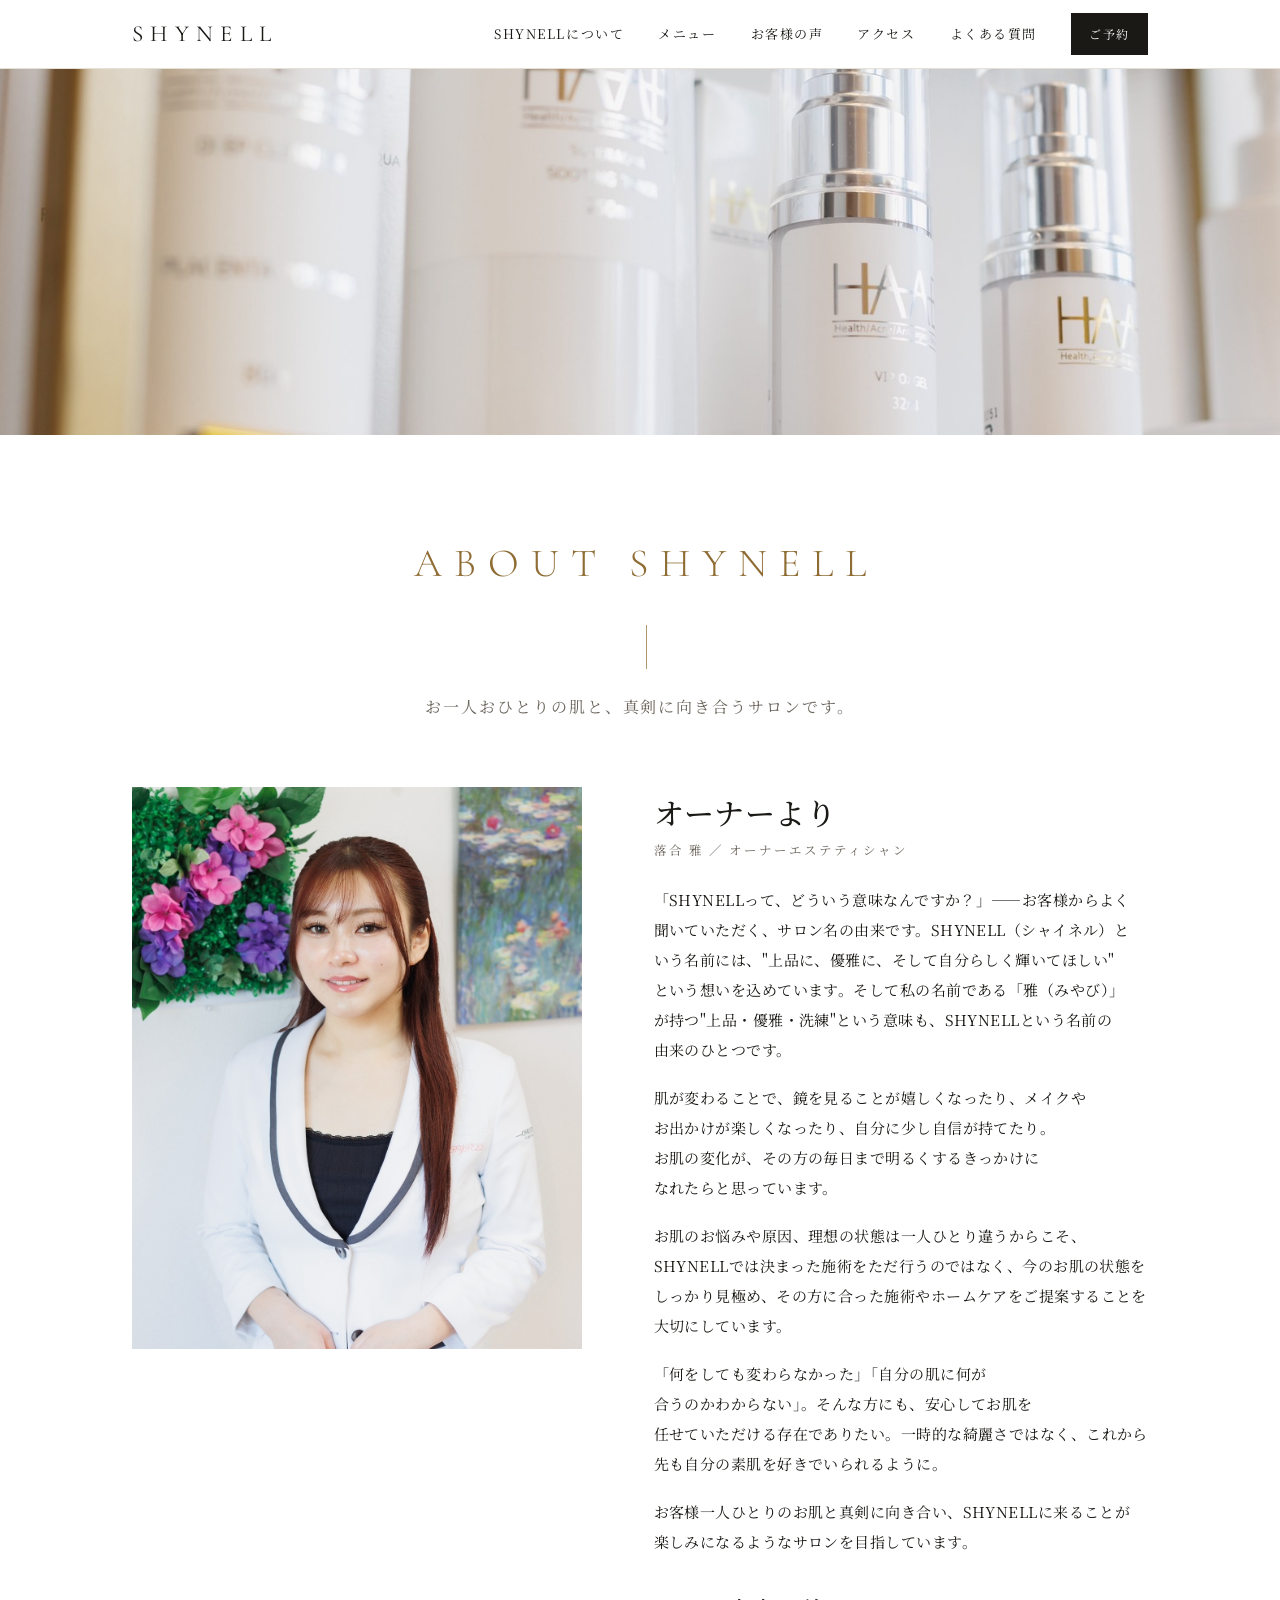
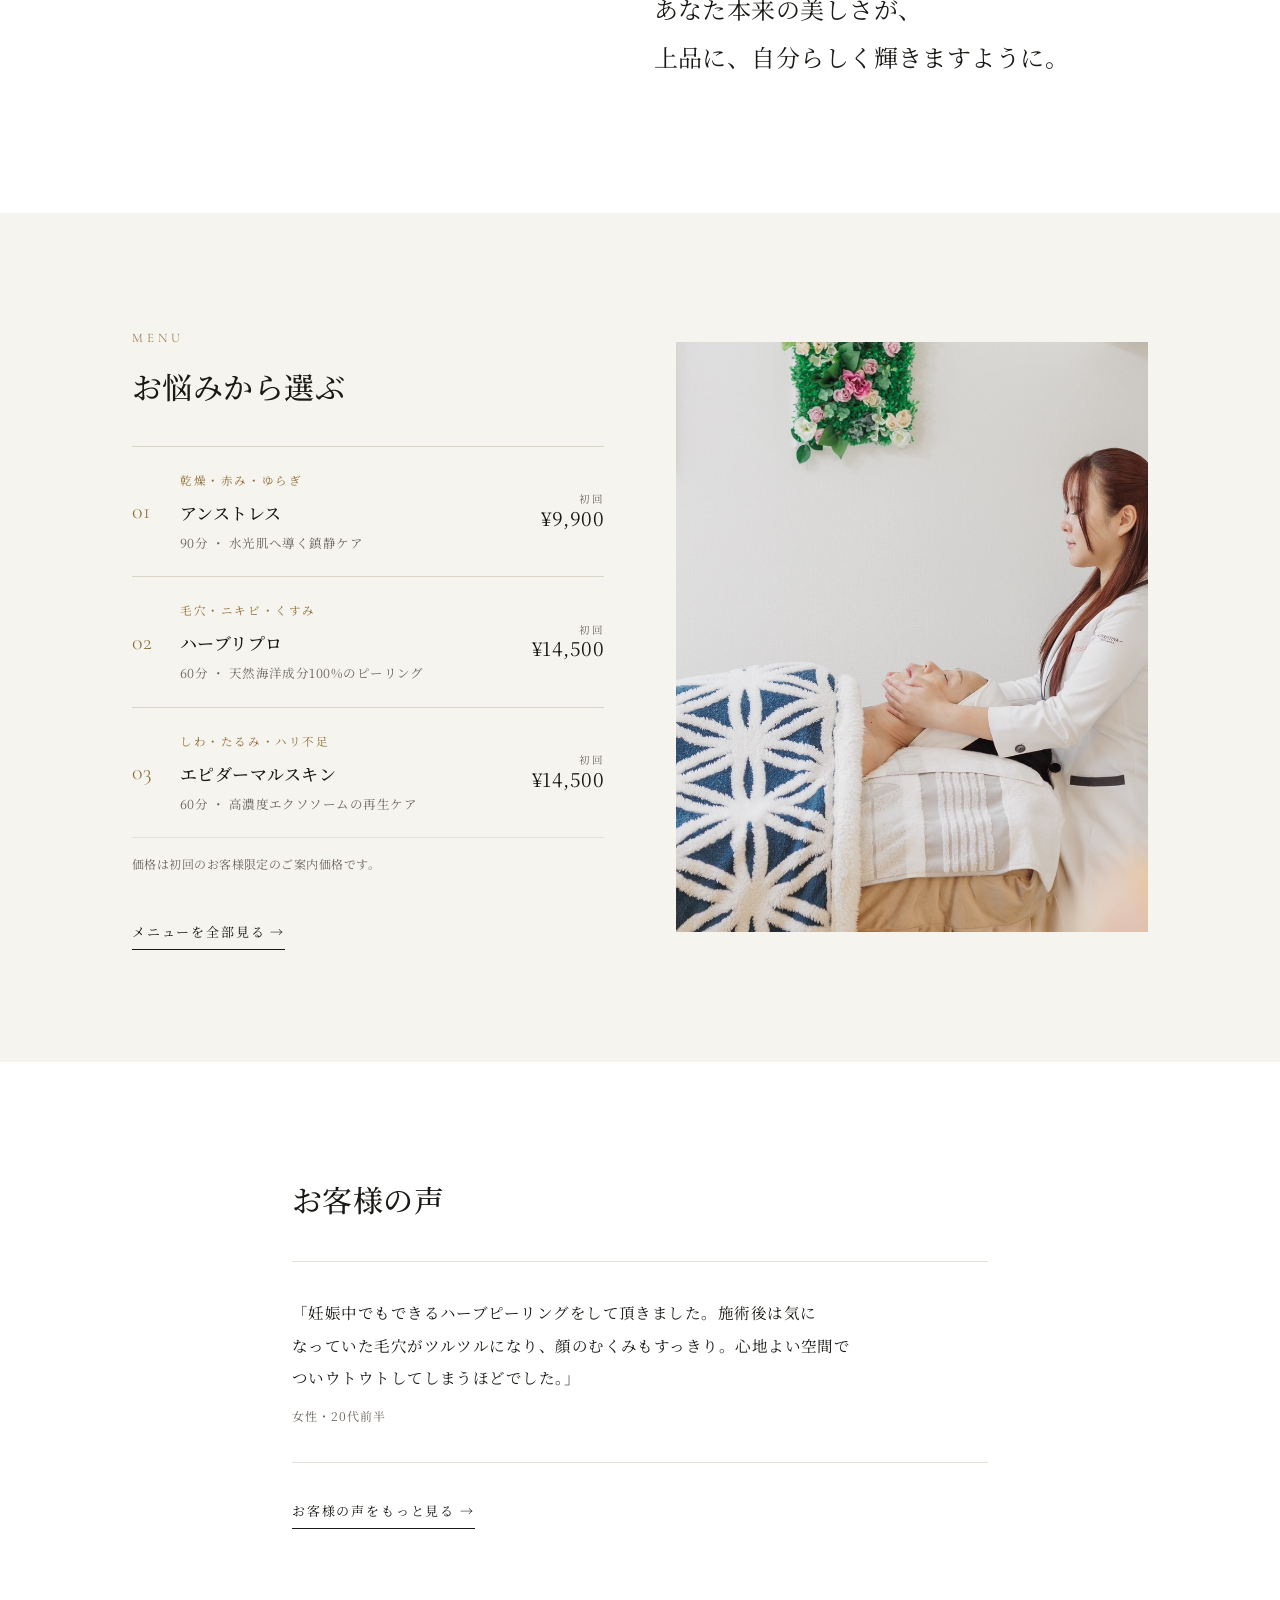
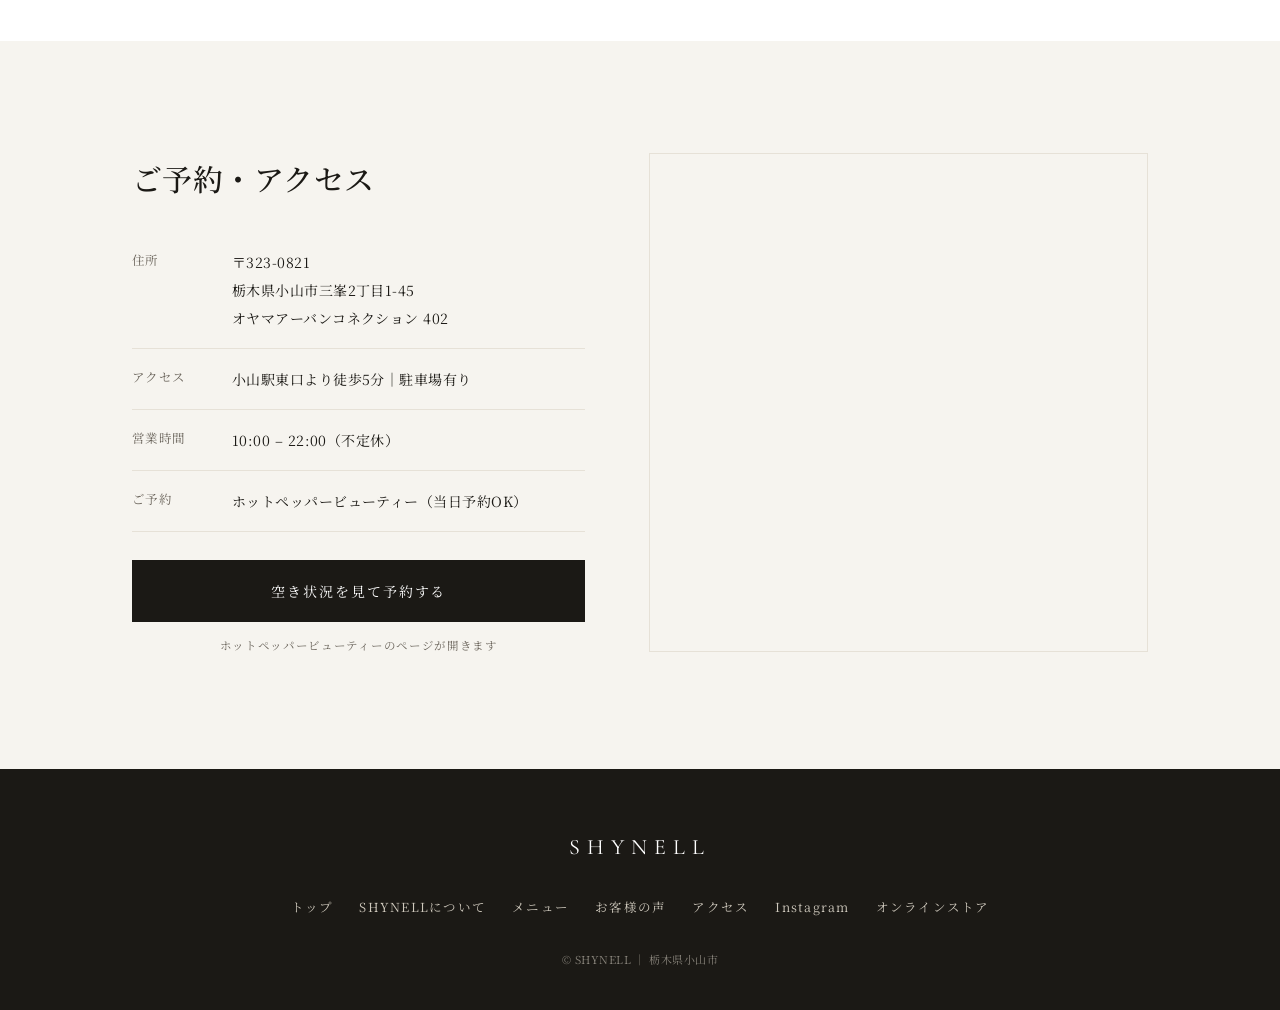
==== commit 89933235: "Slim down multi-page site: tighter pages and a leaner shared stylesheet Rewrites the five pages and " ====
--- a/index.html
+++ b/index.html
@@ -1,8 +1,5 @@
 <!DOCTYPE html>
-<html lang="ja">
-<head>
-<meta charset="UTF-8">
-<meta name="viewport" content="width=device-width, initial-scale=1.0">
+<html lang="ja"><head><meta charset="UTF-8"><meta name="viewport" content="width=device-width, initial-scale=1.0">
 <title>SHYNELL | 美肌再生エステサロン - 栃木県小山市</title>
 <meta name="description" content="栃木県小山市の美肌再生エステサロンSHYNELL。CHRISTINA・HAAB正規取扱、マンツーマンの肌質改善。小山駅東口徒歩5分、完全予約制。">
 <link rel="canonical" href="https://shynell.jp/">
@@ -10,15 +7,13 @@
 <meta property="og:description" content="栃木県小山市の美肌再生エステサロンSHYNELL。CHRISTINA・HAAB正規取扱、マンツーマンの肌質改善。小山駅東口徒歩5分、完全予約制。">
 <meta property="og:type" content="website">
 <meta property="og:url" content="https://shynell.jp/">
+<meta property="og:image" content="https://shynell.jp/images/hero-shop.jpg">
 <link rel="icon" type="image/png" sizes="32x32" href="images/favicon-32.png">
 <link rel="icon" type="image/png" sizes="16x16" href="images/favicon-16.png">
 <link rel="apple-touch-icon" sizes="180x180" href="images/apple-touch-icon.png">
-<link rel="preconnect" href="https://fonts.googleapis.com">
-<link rel="preconnect" href="https://fonts.gstatic.com" crossorigin>
-<link href="https://fonts.googleapis.com/css2?family=Noto+Serif+JP:wght@300;400;500;600&family=Cormorant+Garamond:ital,wght@0,300;0,400;1,300&display=swap" rel="stylesheet">
-<link rel="stylesheet" href="style.css">
-</head>
-<body id="top">
+<link rel="preconnect" href="https://fonts.googleapis.com"><link rel="preconnect" href="https://fonts.gstatic.com" crossorigin>
+<link href="https://fonts.googleapis.com/css2?family=Noto+Serif+JP:wght@300;400;500&family=Cormorant+Garamond:wght@300;400&display=swap" rel="stylesheet">
+<link rel="stylesheet" href="style.css"></head><body>
 <script>
   (function(){
     var m={concept:'about.html',owner:'about.html',brands:'about.html',menu:'menu.html',proof:'voice.html',faq:'access.html#faq',shop:'access.html#shop',access:'access.html'};
@@ -26,203 +21,58 @@
     if(m[h]) location.replace(m[h]);
   })();
 </script>
-<header>
-  <div class="wrap">
-    <a href="index.html" class="logo">SHYNELL</a>
-    <div class="head-right">
-      <nav class="gnav" aria-label="メインメニュー"><a href="about.html">ABOUT</a><a href="menu.html">MENU</a><a href="voice.html">VOICE</a><a href="access.html">ACCESS</a><a href="access.html#faq">FAQ</a><a href="https://beauty.hotpepper.jp/kr/slnH000767118/" target="_blank" rel="noopener" class="rsv">予約する</a></nav>
-      <a href="https://www.instagram.com/shynell._beauty/" target="_blank" rel="noopener" aria-label="Instagram" class="ig-head">
-        <svg width="20" height="20" viewBox="0 0 24 24" fill="none" stroke="currentColor" stroke-width="1.6"><rect x="3" y="3" width="18" height="18" rx="5"/><circle cx="12" cy="12" r="4"/><circle cx="17.2" cy="6.8" r="1"/></svg>
-      </a>
-      <div class="menu-btn" id="menuBtn"><span>MENU</span><span class="bars"><i></i><i></i></span></div>
-    </div>
-  </div>
-</header>
+<header class="site-head"><div class="wrap">
+<a href="index.html" class="logo">SHYNELL</a>
+<div class="head-r"><nav class="gn" id="gn"><a href="about.html">SHYNELLについて</a><a href="menu.html">メニュー</a><a href="voice.html">お客様の声</a><a href="access.html">アクセス</a><a href="access.html#faq">よくある質問</a><a href="https://beauty.hotpepper.jp/kr/slnH000767118/" target="_blank" rel="noopener" class="btn btn-s rsv">ご予約</a></nav>
+<a href="https://beauty.hotpepper.jp/kr/slnH000767118/" target="_blank" rel="noopener" class="btn btn-s hd-rsv">ご予約</a><button class="menu-toggle" id="mt" aria-label="メニュー">MENU</button></div>
+</div></header>
+<main>
+<div class="hero-photo"><img src="images/hero-shop.jpg" alt="SHYNELL 店内"></div>
 
-<div class="overlay" id="ov">
-  <div class="x" id="ovX">×</div>
-  <nav>
-    <a href="index.html" class="on" aria-current="page">トップ<small>TOP</small></a><a href="about.html">コンセプト・オーナー<small>ABOUT</small></a><a href="menu.html">メニュー<small>MENU</small></a><a href="voice.html">お客様の声<small>VOICE</small></a><a href="access.html">アクセス・FAQ<small>ACCESS</small></a>
-    <a href="access.html#shop">オンラインストア<small>STORE</small></a>
-    <a href="https://www.instagram.com/shynell._beauty/" target="_blank" rel="noopener">Instagram<small>@shynell._beauty</small></a>
-  </nav>
+<section class="about-label"><div class="wrap"><div class="en">ABOUT SHYNELL</div><p>お一人おひとりの肌と、真剣に向き合うサロンです。</p></div></section>
+
+<section id="owner"><div class="wrap"><div class="split">
+<img src="images/owner.jpg" alt="オーナー 落合雅">
+<div>
+<h2 class="sec-h">オーナーより</h2>
+<div class="role">落合 雅 ／ オーナーエステティシャン</div>
+<p>「SHYNELLって、どういう意味なんですか？」——お客様からよく聞いていただく、サロン名の由来です。SHYNELL（シャイネル）という名前には、"上品に、優雅に、そして自分らしく輝いてほしい"という想いを込めています。そして私の名前である「雅（みやび）」が持つ"上品・優雅・洗練"という意味も、SHYNELLという名前の由来のひとつです。</p><p>肌が変わることで、鏡を見ることが嬉しくなったり、メイクやお出かけが楽しくなったり、自分に少し自信が持てたり。お肌の変化が、その方の毎日まで明るくするきっかけになれたらと思っています。</p><p>お肌のお悩みや原因、理想の状態は一人ひとり違うからこそ、SHYNELLでは決まった施術をただ行うのではなく、今のお肌の状態をしっかり見極め、その方に合った施術やホームケアをご提案することを大切にしています。</p><p>「何をしても変わらなかった」「自分の肌に何が合うのかわからない」。そんな方にも、安心してお肌を任せていただける存在でありたい。一時的な綺麗さではなく、これから先も自分の素肌を好きでいられるように。</p><p>お客様一人ひとりのお肌と真剣に向き合い、SHYNELLに来ることが楽しみになるようなサロンを目指しています。</p>
+<p class="tag" style="margin-top:28px">あなた本来の美しさが、<br>上品に、自分らしく輝きますように。</p>
+</div></div></div></section>
+
+<section class="band" id="menu-top"><div class="wrap"><div class="split rev mn">
+<div class="mn-body">
+<div class="en">MENU</div>
+<h2 class="sec-h">お悩みから選ぶ</h2>
+<div class="hm-list">
+<a href="menu.html" class="hm-row"><em>01</em><div><i>乾燥・赤み・ゆらぎ</i><b>アンストレス</b><small>90分 ・ 水光肌へ導く鎮静ケア</small></div><span><u>初回</u>¥9,900</span></a>
+<a href="menu.html" class="hm-row"><em>02</em><div><i>毛穴・ニキビ・くすみ</i><b>ハーブリプロ</b><small>60分 ・ 天然海洋成分100%のピーリング</small></div><span><u>初回</u>¥14,500</span></a>
+<a href="menu.html" class="hm-row"><em>03</em><div><i>しわ・たるみ・ハリ不足</i><b>エピダーマルスキン</b><small>60分 ・ 高濃度エクソソームの再生ケア</small></div><span><u>初回</u>¥14,500</span></a>
 </div>
+<p class="note">価格は初回のお客様限定のご案内価格です。</p>
+<div class="more"><a href="menu.html" class="tlink">メニューを全部見る →</a></div>
+</div>
+<img src="images/treatment.jpg" alt="施術中の様子" loading="lazy">
+</div></div></section>
 
-<section class="hero" style="padding:0;">
-  <div class="hero-img"><img src="images/hero-shop.jpg" alt="SHYNELL 店内"></div>
-  <div class="hero-txt">
-    <div class="vert">栃木県小山市 ｜ 完全予約制</div>
-    <h1>最近、肌の<br>調子<em>いいかも。</em></h1>
-    <div class="hero-catch"><span class="np">『ノーファンデでも</span><span class="np">自信が持てる肌』へ。</span></div>
-    <p class="hero-lead"><span class="np">23歳が目指す、</span><span class="np">肌質改善サロン。</span><span class="np">シミ・シワ・たるみ・毛穴・ニキビに、</span><span class="np">本気で向き合います。</span></p>
-    <div class="hero-meta">
-      <span>CHRISTINA / HAAB 正規取扱</span>
-      <span>マンツーマン施術</span>
-      <span>10:00 – 22:00</span>
-    </div>
-    <div class="hero-cta">
-      <a href="https://beauty.hotpepper.jp/kr/slnH000767118/" target="_blank" rel="noopener" class="hero-btn">
-        ホットペッパーで予約する
-        <svg width="15" height="15" viewBox="0 0 24 24" fill="none" stroke="currentColor" stroke-width="2"><path d="M5 12h14M13 6l6 6-6 6"/></svg>
-      </a>
-      <span class="hero-sub">空き状況の確認・予約はこちらから</span>
-    </div>
-  </div>
-</section>
-<section id="concept">
-  <div class="wrap">
-    <div class="concept-grid">
-      <div class="rv">
-        <div class="sec-num">CONCEPT</div>
-        <h2 class="sec-ttl">肌に、本気で<br>向き合う。</h2>
-      </div>
-      <div class="concept-body rv">
-        <p class="tagline">「なんとなくのケア」で、<br>終わらせない。</p>
-        <p>お一人おひとりの肌質・悩み・生活習慣を丁寧にカウンセリングした上で、今の肌に本当に必要な施術を組み立てます。</p>
-        <p>その場限りの満足で終わらない、続けるほどに変化を実感できるケアを。マンツーマンだからこそできる、専門性の高い施術をお届けします。</p>
-        <div class="chips">
-          <span>シミ</span><span>シワ</span><span>たるみ</span><span>毛穴</span><span>くすみ</span><span>乾燥</span><span>ニキビ</span>
-        </div>
-        <div class="more-wrap" style="margin-top:34px"><a href="about.html" class="lnk">コンセプトを詳しく見る →</a></div>
-      </div>
-    </div>
-  </div>
-</section>
-<section class="owner" id="owner">
-  <div class="owner-grid">
-    <div class="owner-photo"><img loading="lazy" src="images/owner.jpg" alt="SHYNELL オーナー"></div>
-    <div class="owner-body">
-      <div class="sec-num">ESTHETICIAN</div>
-      <h2>落合 雅</h2>
-      <div class="role">SHYNELL ／ オーナーエステティシャン</div>
-      <p>肌が変わることで、鏡を見ることが嬉しくなったり、メイクやお出かけが楽しくなったり、自分に少し自信が持てたり。お肌の変化が、その方の毎日まで明るくするきっかけになれたらと思っています。</p>
-      <p class="closing">あなた本来の美しさが、<br>上品に、自分らしく輝きますように。</p>
-      <a href="about.html#owner" class="lnk">オーナーの想いを読む →</a>
-    </div>
-  </div>
-</section>
-<section id="menu">
-  <div class="wrap">
-    <div class="rv">
-      <div class="sec-num">MENU</div>
-      <h2 class="sec-ttl">人気のメニュー</h2>
-    </div>
-    <div class="rule"></div>
-    <div class="hm-list rv">
-      <a href="menu.html#facial" class="hm-row">
-        <div class="m-name">アンストレス<span>CHRISTINA</span></div>
-        <div class="m-price"><b>¥9,900</b><i>初回 ／ 2回目以降 ¥15,500</i></div>
-        <div class="m-time">90 MIN ・ 赤み・乾燥を鎮静、うるおいで満たす水光肌へ</div>
-      </a>
-      <a href="menu.html#facial" class="hm-row">
-        <div class="m-name">ハーブリプロ<span>HAAB REPRO</span></div>
-        <div class="m-price"><b>¥14,500</b><i>初回 ／ 2回目以降 ¥22,000</i></div>
-        <div class="m-time">60 MIN ・ 天然海洋成分100%ピーリング、幅広い肌悩みに</div>
-      </a>
-      <a href="menu.html#facial" class="hm-row">
-        <div class="m-name">エピダーマルスキン<span>HAAB SKIN</span></div>
-        <div class="m-price"><b>¥14,500</b><i>初回 ／ 2回目以降 ¥22,000</i></div>
-        <div class="m-time">60 MIN ・ 高濃度エクソソームで若返りを叶える再生ケア</div>
-      </a>
-    </div>
-    <div class="more-wrap"><a href="menu.html" class="lnk">メニューを全部見る →</a></div>
-  </div>
-</section>
-<div class="mid-cta">
-  <div class="wrap">
-    <p>気になるメニューは見つかりましたか？</p>
-    <div class="btn-row">
-      <a href="https://beauty.hotpepper.jp/kr/slnH000767118/" target="_blank" rel="noopener" class="cta-solid">ホットペッパーで予約する</a>
-      <a href="https://line.me/R/ti/p/%40814iqvcu" target="_blank" rel="noopener" class="cta-ghost">LINEで相談する</a>
-    </div>
-  </div>
-</div>
+<section><div class="wrap narrow">
+<h2 class="sec-h">お客様の声</h2>
+<div style="margin-top:36px"><div class="quote"><p>「妊娠中でもできるハーブピーリングをして頂きました。施術後は気になっていた毛穴がツルツルになり、顔のむくみもすっきり。心地よい空間でついウトウトしてしまうほどでした。」</p><small>女性・20代前半</small></div></div>
+<div class="more" style="margin-top:32px"><a href="voice.html" class="tlink">お客様の声をもっと見る →</a></div>
+</div></section>
 
-<section class="proof" id="voice">
-  <div class="wrap">
-    <div class="rv">
-      <div class="sec-num">VOICE</div>
-      <h2 class="sec-ttl">お客様の声</h2>
-    </div>
-    <div class="rule"></div>
-    <div class="voices" style="margin-top:0;grid-template-columns:repeat(2,1fr)">
-      <div class="voice rv">
-        <div class="stars">★★★★★</div>
-        <p>「保湿力や肌荒れ改善効果が高いクリスティーナが気になり、初めて利用させて頂きました。カウンセリングで自分の肌質に合ったメニューをご提案いただき、施術後は肌ツヤやうるおいを実感。都内に行かなくても近場でこの施術が受けられるのが嬉しいです。」</p>
-        <div class="who">女性・20代前半</div>
-      </div>
-      <div class="voice rv">
-        <div class="stars">★★★★★</div>
-        <p>「妊娠中でもできるハーブピーリングをして頂きました。施術後は気になっていた毛穴がツルツルになり、顔のむくみもすっきり。心地よい空間でついウトウトしてしまうほどでした。」</p>
-        <div class="who">女性・20代前半</div>
-      </div>
-    </div>
-    <div class="more-wrap"><a href="voice.html" class="lnk">ビフォーアフター・お客様の声をもっと見る →</a></div>
-  </div>
-</section>
-<style>@media(max-width:860px){#voice .voices{grid-template-columns:1fr!important}}</style>
-<section id="access">
-  <div class="wrap">
-    <div class="rv">
-      <div class="sec-num">ACCESS</div>
-      <h2 class="sec-ttl">ご予約・アクセス</h2>
-    </div>
-    <div class="rule"></div>
-    <div class="acc-grid">
-      <div class="rv">
-        <div class="row"><div class="k">ADDRESS</div><div>〒323-0821<br>栃木県小山市三峯2丁目1-45<br>オヤマアーバンコネクション 402</div></div>
-        <div class="row"><div class="k">ACCESS</div><div>小山駅東口より徒歩5分｜駐車場有り</div></div>
-        <div class="row"><div class="k">OPEN</div><div>10:00 – 22:00（不定休）</div></div>
-        <a href="https://beauty.hotpepper.jp/kr/slnH000767118/" target="_blank" rel="noopener" class="btn-solid">ホットペッパーで予約する</a>
-        <a href="https://line.me/R/ti/p/%40814iqvcu" target="_blank" rel="noopener" class="btn-ghost">LINEで相談する</a>
-        <a href="access.html" class="btn-ghost">アクセス・よくある質問を見る</a>
-      </div>
-      <div class="map rv">
-        <iframe src="https://www.google.com/maps?q=%E7%BE%8E%E8%82%8C%E5%86%8D%E7%94%9FSHYNELL%20%E5%B0%8F%E5%B1%B1%E5%B8%82%E4%B8%89%E5%B3%AF2-1-45&output=embed" loading="lazy" referrerpolicy="no-referrer-when-downgrade" title="SHYNELL 地図"></iframe>
-      </div>
-    </div>
-  </div>
-</section>
-<footer>
-  <div class="wrap">
-    <div class="fm">SHYNELL</div>
-    <div class="fp"><a href="index.html">トップ</a><a href="about.html">コンセプト・オーナー</a><a href="menu.html">メニュー</a><a href="voice.html">お客様の声</a><a href="access.html">アクセス・FAQ</a></div>
-    <div class="fl">
-      <a href="https://www.instagram.com/shynell._beauty/" target="_blank" rel="noopener">Instagram</a>
-      <a href="https://beauty.hotpepper.jp/kr/slnH000767118/" target="_blank" rel="noopener">ホットペッパービューティー</a>
-      <a href="https://shynell6022.base.shop/" target="_blank" rel="noopener">オンラインストア</a>
-    </div>
-    <div class="fine">© SHYNELL ｜ Private Esthetic Salon, Oyama Tochigi</div>
-  </div>
-</footer>
-
-<nav class="bottom-nav">
-  <div class="row">
-    <a href="https://beauty.hotpepper.jp/kr/slnH000767118/" target="_blank" rel="noopener" class="primary">
-      <svg viewBox="0 0 24 24" fill="none" stroke="currentColor" stroke-width="1.8"><rect x="3" y="4" width="18" height="17" rx="2"/><path d="M3 9h18M8 3v3M16 3v3"/></svg>
-      ホットペッパーで予約
-    </a>
-    <a href="https://line.me/R/ti/p/%40814iqvcu" target="_blank" rel="noopener">
-      <svg viewBox="0 0 24 24" fill="none" stroke="currentColor" stroke-width="1.8"><path d="M21 11.5a8.5 8.5 0 0 1-8.5 8.5H5l-2 2 .5-4A8.5 8.5 0 1 1 21 11.5z"/></svg>
-      LINE相談
-    </a>
-    <a href="https://shynell6022.base.shop/" target="_blank" rel="noopener">
-      <svg viewBox="0 0 24 24" fill="none" stroke="currentColor" stroke-width="1.8"><path d="M6 2l1.5 5M18 2l-1.5 5M3 7h18l-1.5 12h-15z"/></svg>
-      オンラインストア
-    </a>
-  </div>
-</nav>
-
-<script>
-  const ov = document.getElementById('ov');
-  document.getElementById('menuBtn').addEventListener('click', ()=> ov.classList.add('open'));
-  document.getElementById('ovX').addEventListener('click', ()=> ov.classList.remove('open'));
-  ov.querySelectorAll('a').forEach(a=> a.addEventListener('click', ()=> ov.classList.remove('open')));
-  const io = new IntersectionObserver(es=>{
-    es.forEach(e=>{ if(e.isIntersecting) e.target.classList.add('in'); });
-  }, {threshold:0.12});
-  document.querySelectorAll('.rv').forEach(el=>io.observe(el));
-</script>
-
-</body>
-</html>
+<section class="band"><div class="wrap"><div class="acc">
+<div><h2 class="sec-h" style="margin-bottom:28px">ご予約・アクセス</h2><div class="row"><div class="k">住所</div><div>〒323-0821<br>栃木県小山市三峯2丁目1-45<br>オヤマアーバンコネクション 402</div></div>
+<div class="row"><div class="k">アクセス</div><div>小山駅東口より徒歩5分｜駐車場有り</div></div>
+<div class="row"><div class="k">営業時間</div><div>10:00 – 22:00（不定休）</div></div>
+<div class="row"><div class="k">ご予約</div><div>ホットペッパービューティー（当日予約OK）</div></div>
+<a href="https://beauty.hotpepper.jp/kr/slnH000767118/" target="_blank" rel="noopener" class="btn">空き状況を見て予約する</a><small class="cn">ホットペッパービューティーのページが開きます</small></div>
+<div class="map"><iframe src="https://www.google.com/maps?q=%E7%BE%8E%E8%82%8C%E5%86%8D%E7%94%9FSHYNELL%20%E5%B0%8F%E5%B1%B1%E5%B8%82%E4%B8%89%E5%B3%AF2-1-45&output=embed" loading="lazy" title="SHYNELL 地図"></iframe></div>
+</div></div></section>
+</main>
+<footer><div class="wrap"><div class="logo">SHYNELL</div>
+<div class="fl"><a href="index.html">トップ</a><a href="about.html">SHYNELLについて</a><a href="menu.html">メニュー</a><a href="voice.html">お客様の声</a><a href="access.html">アクセス</a><a href="https://www.instagram.com/shynell._beauty/" target="_blank" rel="noopener">Instagram</a><a href="https://shynell6022.base.shop/" target="_blank" rel="noopener">オンラインストア</a></div>
+<div class="fine">© SHYNELL ｜ 栃木県小山市</div></div></footer>
+<nav class="bbar"><a href="https://beauty.hotpepper.jp/kr/slnH000767118/" target="_blank" rel="noopener" class="p">空き状況を見る</a><a href="https://line.me/R/ti/p/%40814iqvcu" target="_blank" rel="noopener">LINEで相談</a></nav>
+<script>if('scrollRestoration' in history)history.scrollRestoration='manual';if(!location.hash)window.scrollTo(0,0);var g=document.getElementById('gn');document.getElementById('mt').addEventListener('click',function(){g.classList.toggle('open')});g.querySelectorAll('a').forEach(function(a){a.addEventListener('click',function(){g.classList.remove('open')})});</script>
+</body></html>
--- a/style.css
+++ b/style.css
@@ -1,384 +1,196 @@
-  :root{
-    --paper:#FFFFFF;
-    --sumi:#14120F;
-    --sumi-soft:#4A443C;
-    --brass:#8E6C34;
-    --brass-lt:#BE9A5C;
-    --stone:#F4F2ED;
-    --hair:#E4DFD4;
-  }
-  *{box-sizing:border-box;margin:0;padding:0;}
-  html{scroll-behavior:smooth;}
-  body{
-    letter-spacing:0.02em;
-    background:var(--paper); color:var(--sumi);
-    font-family:'Noto Serif JP','Noto Serif CJK JP','Hiragino Mincho ProN','Yu Mincho',serif; font-weight:400;
-    line-height:2; -webkit-font-smoothing:antialiased; overflow-x:hidden;
-  }
-  .min{ font-family:'Noto Serif JP','Noto Serif CJK JP','Hiragino Mincho ProN','Yu Mincho',serif; }
-  .cor{ font-family:'Cormorant Garamond',serif; }
-  a{color:inherit;text-decoration:none;}
-  img{max-width:100%;display:block;}
-  .wrap{ max-width:1240px; margin:0 auto; padding:0 40px; }
-  @media(max-width:700px){ .wrap{ padding:0 22px; } }
+:root{ --ink:#1b1915; --soft:#6a645b; --hair:#e6e1d7; --brass:#8e6c34; --bg:#ffffff; --stone:#f6f4ef; }
+*{ box-sizing:border-box; margin:0; padding:0; }
+html{ scroll-behavior:smooth; }
+body{
+  font-family:'Noto Serif JP','Noto Serif CJK JP','Hiragino Mincho ProN','Yu Mincho',serif;
+  color:var(--ink); background:var(--bg); line-height:2; letter-spacing:0.03em; font-size:15px;
+  line-break:strict; word-break:auto-phrase; overflow-wrap:break-word; -webkit-font-smoothing:antialiased;
+}
+a{ color:inherit; text-decoration:none; }
+img{ max-width:100%; display:block; }
+.wrap{ max-width:1080px; margin:0 auto; padding:0 32px; }
+.narrow{ max-width:760px; }
+@media(max-width:700px){ .wrap{ padding:0 22px; } body{ padding-bottom:58px; } }
+h1,h2,h3{ font-weight:500; text-wrap:balance; }
+p{ text-wrap:pretty; }
 
-  /* ---------- HEADER ---------- */
-  header{
-    position:fixed; top:0; left:0; right:0; z-index:200;
-    padding:26px 0; mix-blend-mode:difference;
-    transition:padding .4s ease;
-  }
-  header .wrap{ display:flex; align-items:center; justify-content:space-between; }
-  .logo{ font-family:'Cormorant Garamond',serif; font-size:25px; letter-spacing:0.3em; color:#fff; }
-  .menu-btn{ display:flex; align-items:center; gap:12px; color:#fff; cursor:pointer; font-size:11px; letter-spacing:0.25em; }
-  .menu-btn .bars{ display:flex; flex-direction:column; gap:4px; }
-  .menu-btn .bars i{ width:22px; height:1px; background:#fff; display:block; }
-  .head-right{ display:flex; align-items:center; gap:22px; }
-  .ig-head{ color:#fff; display:flex; align-items:center; }
+/* header */
+.site-head{ position:sticky; top:0; z-index:50; background:#fff; border-bottom:1px solid var(--hair); }
+.site-head .wrap{ display:flex; align-items:center; justify-content:space-between; height:68px; }
+.logo{ font-family:'Cormorant Garamond',serif; font-size:23px; letter-spacing:0.32em; }
+.gn{ display:flex; align-items:center; gap:34px; font-size:13px; letter-spacing:0.12em; }
+.gn a.on{ border-bottom:1px solid var(--ink); }
+.gn a:hover{ color:var(--brass); }
+.menu-toggle{ display:none; background:none; border:0; font:inherit; font-size:12px; letter-spacing:0.2em; cursor:pointer; color:var(--ink); }
+@media(max-width:860px){
+  .gn{ display:none; position:absolute; top:68px; left:0; right:0; background:#fff; border-bottom:1px solid var(--hair); flex-direction:column; align-items:stretch; gap:0; padding:6px 22px 14px; }
+  .gn.open{ display:flex; }
+  .gn a{ padding:14px 0; border-bottom:1px solid var(--hair); font-size:15px; }
+  .gn a.on{ border-bottom:1px solid var(--hair); color:var(--brass); }
+  .gn a.rsv{ display:none; }
+  .menu-toggle{ display:block; }
+  .head-r{ display:flex; align-items:center; gap:18px; }
+}
+.head-r{ display:flex; align-items:center; gap:18px; }
 
-  .overlay{
-    position:fixed; inset:0; background:var(--sumi); z-index:300;
-    display:flex; align-items:center; justify-content:center;
-    clip-path:circle(0% at 100% 0); transition:clip-path .7s cubic-bezier(.7,0,.3,1);
-  }
-  .overlay.open{ clip-path:circle(150% at 100% 0); }
-  .overlay nav{ display:flex; flex-direction:column; gap:22px; text-align:center; }
-  .overlay nav a{ font-family:'Noto Serif JP','Noto Serif CJK JP','Hiragino Mincho ProN','Yu Mincho',serif; font-size:26px; color:#fff; position:relative; }
-  .overlay nav a small{ display:block; font-family:'Cormorant Garamond',serif; font-size:11px; letter-spacing:0.3em; color:var(--brass-lt); margin-top:2px; }
-  .overlay .x{ position:absolute; top:30px; right:38px; color:#fff; cursor:pointer; font-size:30px; line-height:1; }
+/* buttons & links */
+.btn{ display:inline-block; background:var(--ink); color:#fff; padding:17px 40px; font-size:14px; letter-spacing:0.14em; transition:background .3s ease; }
+.btn:hover{ background:var(--brass); }
+.btn-s{ padding:9px 18px; font-size:12px; }
+.tlink{ display:inline-block; font-size:13px; letter-spacing:0.14em; border-bottom:1px solid var(--ink); padding-bottom:4px; transition:color .3s, border-color .3s; }
+.tlink:hover{ color:var(--brass); border-color:var(--brass); }
 
-  /* ---------- HERO : asymmetric split ---------- */
-  .hero{ display:grid; grid-template-columns:1.05fr 1fr; min-height:100svh; }
-  @media(max-width:860px){ .hero{ grid-template-columns:1fr; } }
-  .hero-img{ position:relative; overflow:hidden; background:var(--stone); }
-  .hero-img img{ width:100%; height:100%; object-fit:cover; object-position:center 55%; }
-  @media(max-width:860px){ .hero-img{ height:62svh; } }
-  .hero-txt{
-    display:flex; flex-direction:column; justify-content:center;
-    padding:90px 70px; position:relative;
-  }
-  @media(max-width:860px){ .hero-txt{ padding:60px 26px 80px; } }
-  .hero-txt .vert{
-    position:absolute; top:110px; right:44px;
-    writing-mode:vertical-rl; font-family:'Noto Serif JP','Noto Serif CJK JP','Hiragino Mincho ProN','Yu Mincho',serif;
-    font-size:12px; letter-spacing:0.5em; color:var(--brass);
-  }
-  @media(max-width:860px){ .hero-txt .vert{ display:none; } }
-  .hero-txt h1{
-    font-family:'Noto Serif JP','Noto Serif CJK JP','Hiragino Mincho ProN','Yu Mincho',serif; font-weight:600;
-    font-size:clamp(38px,4.4vw,62px); line-height:1.45; letter-spacing:0.02em;
-  }
-  .hero-txt h1 em{ font-style:normal; color:var(--brass); }
-  .hero-lead{ margin-top:22px; font-size:15.5px; color:var(--sumi-soft); max-width:360px; line-height:2; }
-  .hero-catch{
-    margin-top:22px; font-family:'Noto Serif JP','Noto Serif CJK JP','Hiragino Mincho ProN','Yu Mincho',serif; font-weight:600;
-    font-size:clamp(20px,2.6vw,28px); color:var(--brass); letter-spacing:0.01em; line-height:1.6;
-  }
-  @media(max-width:520px){
-    .hero-catch{ font-size:clamp(17px,4.6vw,22px); white-space:normal; }
-  }
-  .hero-meta{
-    margin-top:44px; padding-top:24px; border-top:1px solid var(--hair);
-    display:flex; gap:30px; flex-wrap:wrap; font-size:11.5px; letter-spacing:0.12em; color:var(--sumi-soft);
-  }
-  .hero-cta{ margin-top:40px; display:flex; align-items:center; gap:22px; flex-wrap:wrap; }
-  .lnk{
-    display:inline-flex; align-items:center; gap:12px;
-    font-size:12.5px; letter-spacing:0.18em; color:var(--sumi);
-    border-bottom:1px solid var(--sumi); padding-bottom:7px;
-    transition:gap .3s ease, color .3s ease, border-color .3s ease;
-  }
-  .lnk:hover{ gap:20px; color:var(--brass); border-color:var(--brass); }
-  .hero-btn{
-    display:inline-flex; align-items:center; gap:14px;
-    background:var(--sumi); color:#fff;
-    padding:21px 40px; font-size:14px; font-weight:500; letter-spacing:0.16em;
-    border-radius:2px; box-shadow:0 10px 26px rgba(42,38,32,0.18);
-    transition:background .3s ease, gap .3s ease, box-shadow .3s ease, transform .2s ease;
-  }
-  .hero-btn:hover{ background:var(--brass); gap:20px; box-shadow:0 12px 30px rgba(156,122,60,0.28); transform:translateY(-1px); }
-  .hero-sub{ font-size:11.5px; letter-spacing:0.14em; color:var(--sumi-soft); }
-  @media(max-width:520px){
-    .hero-cta{ flex-direction:column; align-items:flex-start; gap:14px; }
-    .hero-btn{ width:100%; justify-content:center; padding:19px 24px; }
-  }
+/* sections */
+section{ padding:112px 0; }
+@media(max-width:700px){ section{ padding:68px 0; } }
+.sec-h{ font-size:clamp(22px,3vw,30px); line-height:1.7; }
+.sec-lead{ margin-top:18px; color:var(--soft); }
+.more{ margin-top:40px; }
+.band{ background:var(--stone); }
 
-  /* ---------- SECTION SHELL ---------- */
-  section{ padding:130px 0; }
-  @media(max-width:700px){ section{ padding:84px 0; } }
-  .sec-num{
-    font-family:'Cormorant Garamond',serif; font-size:13px;
-    letter-spacing:0.3em; color:var(--brass);
-  }
-  .sec-ttl{
-    font-family:'Noto Serif JP','Noto Serif CJK JP','Hiragino Mincho ProN','Yu Mincho',serif; font-weight:600;
-    font-size:clamp(26px,3.2vw,40px); line-height:1.5; margin-top:14px;
-  }
-  .rule{ width:100%; height:1px; background:var(--hair); margin:26px 0 54px; }
+/* top: full-width photo, then straight to the owner's words */
+.hero-photo img{ width:100%; aspect-ratio:7/2; object-fit:cover; object-position:center 58%; }
+@media(max-width:700px){ .hero-photo img{ aspect-ratio:16/10; } }
+.hd-rsv{ display:none; }
+@media(max-width:860px){ .hd-rsv{ display:inline-block; } }
 
-  /* ---------- CONCEPT : offset editorial ---------- */
-  .concept-grid{ display:grid; grid-template-columns:0.85fr 1.15fr; gap:80px; align-items:start; }
-  @media(max-width:860px){ .concept-grid{ grid-template-columns:1fr; gap:44px; } }
-  .concept-body p{ font-size:15px; color:var(--sumi-soft); margin-bottom:22px; line-height:2.2; }
-  .tagline{
-    font-family:'Noto Serif JP','Noto Serif CJK JP','Hiragino Mincho ProN','Yu Mincho',serif; font-size:clamp(19px,2vw,25px);
-    line-height:2; color:var(--sumi); margin-bottom:30px;
-  }
-  .chips{ display:flex; flex-wrap:wrap; gap:9px; margin-top:34px; }
-  .chips span{ font-size:12px; padding:7px 17px; border:1px solid var(--hair); border-radius:2px; color:var(--sumi-soft); letter-spacing:0.06em; }
+/* sub-page head */
+.page-head{ padding:96px 0 24px; }
+.page-head h1{ font-size:clamp(28px,4.4vw,44px); line-height:1.6; }
+.page-head p{ margin-top:16px; color:var(--soft); max-width:560px; }
+@media(max-width:700px){ .page-head{ padding:56px 0 8px; } }
+.page-head + section{ padding-top:56px; }
+#owner{ padding-top:96px; }
+@media(max-width:700px){ #owner{ padding-top:56px; } }
 
-  /* ---------- OWNER : full bleed dark ---------- */
-  .owner{ background:var(--sumi); color:#fff; padding:0; }
-  .owner-grid{ display:grid; grid-template-columns:1fr 1fr; align-items:stretch; }
-  @media(max-width:860px){ .owner-grid{ grid-template-columns:1fr; } }
-  .owner-photo{ min-height:520px; overflow:hidden; }
-  .owner-photo img{ width:100%; height:100%; object-fit:cover; object-position:center 22%; }
-  .owner-body{ padding:100px 70px; display:flex; flex-direction:column; justify-content:center; }
-  @media(max-width:860px){ .owner-body{ padding:64px 26px; } .owner-photo{ min-height:400px; } }
-  .owner-body .sec-num{ color:var(--brass-lt); }
-  .owner-body h2{ font-family:'Noto Serif JP','Noto Serif CJK JP','Hiragino Mincho ProN','Yu Mincho',serif; font-size:30px; margin-top:14px; font-weight:600; }
-  .owner-body .role{ font-size:11.5px; letter-spacing:0.22em; color:var(--brass-lt); margin-top:10px; }
-  .owner-body p{ margin-top:28px; font-size:14.5px; color:#C9C3B8; line-height:2.2; }
-  .owner-body .closing{
-    margin-top:40px; font-family:'Noto Serif JP','Noto Serif CJK JP','Hiragino Mincho ProN','Yu Mincho',serif; font-style:italic;
-    font-size:18px; color:#fff; line-height:2; letter-spacing:0.02em;
-  }
+/* split */
+.split{ display:grid; grid-template-columns:1fr 1.1fr; gap:72px; align-items:center; }
+.split.rev{ grid-template-columns:1fr 1fr; }
+.split img{ width:100%; aspect-ratio:4/5; object-fit:cover; object-position:center 22%; }
+@media(max-width:860px){ .split, .split.rev{ grid-template-columns:1fr; gap:34px; } .split img{ max-width:360px; margin:0 auto; } }
+.split p + p{ margin-top:18px; }
+.tag{ font-size:clamp(18px,2.4vw,24px); line-height:2; margin-bottom:20px; }
+.role{ color:var(--soft); font-size:12.5px; letter-spacing:0.16em; margin-bottom:22px; }
 
-  /* ---------- MENU : editorial index ---------- */
-  .m-group{ margin-bottom:74px; }
-  .m-group:last-child{ margin-bottom:0; }
-  .m-head{ display:flex; align-items:baseline; gap:18px; margin-bottom:8px; }
-  .m-head h3{ font-family:'Noto Serif JP','Noto Serif CJK JP','Hiragino Mincho ProN','Yu Mincho',serif; font-size:21px; font-weight:600; }
-  .m-head small{ font-family:'Cormorant Garamond',serif; font-size:12px; letter-spacing:0.28em; color:var(--brass); }
-  .m-row{
-    border-top:1px solid var(--hair);
-  }
-  .m-row:last-child{ border-bottom:1px solid var(--hair); }
-  .m-row summary{
-    display:grid; grid-template-columns:1fr auto; gap:34px;
-    padding:26px 0; align-items:start; cursor:pointer; list-style:none;
-  }
-  .m-row summary::-webkit-details-marker{ display:none; }
-  .m-name{ font-family:'Noto Serif JP','Noto Serif CJK JP','Hiragino Mincho ProN','Yu Mincho',serif; font-weight:600; font-size:17.5px; letter-spacing:0.02em; }
-  .m-name span{ font-size:11px; color:var(--brass); letter-spacing:0.16em; margin-left:10px; }
-  .m-time{ font-family:'Cormorant Garamond',serif; font-size:12.5px; color:var(--sumi-soft); letter-spacing:0.12em; margin-top:5px; }
-  .m-time::after{ content:' ＋ more'; font-style:italic; color:var(--brass); }
-  .m-row[open] .m-time::after{ content:' － close'; }
-  .m-desc{ font-size:12.5px; color:var(--sumi-soft); padding-bottom:24px; line-height:1.95; max-width:560px; }
-  .m-price{ text-align:right; white-space:nowrap; }
-  .m-price b{ font-family:'Noto Serif JP','Noto Serif CJK JP','Hiragino Mincho ProN','Yu Mincho',serif; font-weight:600; font-size:23px; letter-spacing:0.01em; color:var(--sumi); }
-  .m-price i{ display:block; font-style:normal; font-size:10.5px; color:var(--sumi-soft); margin-top:4px; letter-spacing:0.05em; }
+/* home menu list */
+.hm-list{ margin-top:44px; }
+.hm-row{ display:flex; justify-content:space-between; align-items:baseline; gap:20px; padding:22px 0; border-top:1px solid var(--hair); transition:padding-left .3s; }
+.hm-row:last-child{ border-bottom:1px solid var(--hair); }
+.hm-row:hover{ padding-left:8px; }
+.hm-row b{ font-weight:500; font-size:17px; }
+.hm-row small{ display:block; color:var(--soft); font-size:12.5px; line-height:1.8; margin-top:2px; }
+.hm-row span{ font-size:18px; white-space:nowrap; }
 
-  /* ---------- PROOF : full bleed BA ---------- */
-  .proof{ background:var(--stone); }
-  .ba-wide{ margin-top:8px; border:1px solid var(--hair); background:#fff; }
-  .ba-wide img{ width:100%; }
-  .ba-cap{ text-align:center; font-family:'Cormorant Garamond',serif; font-size:12px; letter-spacing:0.24em; color:var(--sumi-soft); padding:16px 0 0; }
-  .duo{ display:grid; grid-template-columns:1fr 1fr; gap:8px; margin-top:8px; }
-  @media(max-width:640px){ .duo{ grid-template-columns:1fr; } }
-  .duo div{ aspect-ratio:4/3; overflow:hidden; border:1px solid var(--hair); }
-  .duo img{ width:100%; height:100%; object-fit:cover; }
-
-  .voices{ display:grid; grid-template-columns:repeat(3,1fr); gap:26px; margin-top:64px; }
-  @media(max-width:860px){ .voices{ grid-template-columns:1fr; } }
-  .voice{ background:#fff; border:1px solid var(--hair); padding:34px 30px; }
-  .voice .stars{ color:var(--brass); font-size:12px; letter-spacing:0.2em; }
-  .voice p{ font-family:'Noto Serif JP','Noto Serif CJK JP','Hiragino Mincho ProN','Yu Mincho',serif; font-size:14.5px; line-height:2.1; margin-top:16px; }
-  .voice .who{ margin-top:18px; font-size:11.5px; color:var(--sumi-soft); letter-spacing:0.06em; }
-
-  /* ---------- BRANDS ---------- */
-  .brands{ display:grid; grid-template-columns:repeat(2,1fr); gap:1px; background:var(--hair); border:1px solid var(--hair); }
-  @media(max-width:700px){ .brands{ grid-template-columns:1fr; } }
-  .brand{ background:#fff; padding:44px 40px; }
-  .brand .n{ font-family:'Cormorant Garamond',serif; font-size:12px; letter-spacing:0.28em; color:var(--brass); }
-  .brand h3{ font-family:'Noto Serif JP','Noto Serif CJK JP','Hiragino Mincho ProN','Yu Mincho',serif; font-size:19px; margin-top:12px; font-weight:600; }
-  .brand p{ margin-top:12px; font-size:13px; color:var(--sumi-soft); line-height:2; }
-
-  /* ---------- SHOP ---------- */
-  .shop-grid{ display:grid; grid-template-columns:1fr 1fr; gap:34px; }
-  @media(max-width:640px){ .shop-grid{ grid-template-columns:1fr; } }
-  .shop-card .ph{ aspect-ratio:4/5; overflow:hidden; background:var(--stone); }
-  .shop-card .ph img{ width:100%; height:100%; object-fit:cover; transition:transform .6s ease; }
-  .shop-card:hover .ph img{ transform:scale(1.05); }
-  .shop-card h3{ margin-top:20px; font-size:15.5px; font-weight:500; }
-  .shop-card .go{ margin-top:7px; font-family:'Cormorant Garamond',serif; font-style:italic; font-size:13px; color:var(--brass); }
-
-  /* ---------- FAQ ---------- */
-  .faq details{ border-top:1px solid var(--hair); }
-  .faq details:last-of-type{ border-bottom:1px solid var(--hair); }
-  .faq summary{
-    list-style:none; cursor:pointer; padding:24px 4px;
-    display:flex; justify-content:space-between; gap:22px; align-items:center;
-    font-size:15.5px; font-weight:500;
-  }
-  .faq summary::-webkit-details-marker{ display:none; }
-  .faq summary::after{ content:'＋'; color:var(--brass); font-size:15px; flex-shrink:0; transition:transform .3s ease; }
-  .faq details[open] summary::after{ transform:rotate(45deg); }
-  .faq p{ padding:0 4px 26px; font-size:13.5px; color:var(--sumi-soft); line-height:2.1; max-width:760px; }
-
-  /* ---------- ACCESS ---------- */
-  .acc-grid{ display:grid; grid-template-columns:1fr 1.1fr; gap:60px; }
-  @media(max-width:860px){ .acc-grid{ grid-template-columns:1fr; gap:40px; } }
-  .row{ display:flex; gap:22px; padding:17px 0; border-bottom:1px solid var(--hair); font-size:14px; }
-  .row .k{ width:86px; flex-shrink:0; font-size:11.5px; letter-spacing:0.16em; color:var(--brass); padding-top:3px; }
-  .map{ position:relative; aspect-ratio:1/1; border:1px solid var(--hair); overflow:hidden; }
-  .map iframe{ position:absolute; inset:0; width:100%; height:100%; border:0; }
-  .btn-solid{
-    display:block; text-align:center; background:var(--sumi); color:#fff;
-    padding:19px; font-size:13px; letter-spacing:0.16em; margin-top:30px;
-    transition:background .3s ease;
-  }
-  .btn-solid:hover{ background:var(--brass); }
-  .btn-ghost{
-    display:block; text-align:center; border:1px solid var(--hair); color:var(--sumi);
-    padding:18px; font-size:13px; letter-spacing:0.16em; margin-top:11px;
-    transition:border-color .3s ease, color .3s ease;
-  }
-  .btn-ghost:hover{ border-color:var(--brass); color:var(--brass); }
-
-  .mid-cta{ background:var(--sumi); padding:44px 0; text-align:center; }
-  .mid-cta p{ color:#C9C3B8; font-size:13.5px; margin-bottom:18px; }
-  .mid-cta .btn-row{ display:flex; gap:12px; justify-content:center; flex-wrap:wrap; }
-  .mid-cta .cta-solid{
-    background:var(--brass-lt); color:var(--sumi); padding:15px 28px;
-    font-size:13px; letter-spacing:0.12em; border-radius:2px;
-  }
-  .mid-cta .cta-ghost{
-    border:1px solid rgba(255,255,255,0.35); color:#fff; padding:14px 26px;
-    font-size:13px; letter-spacing:0.12em;
-  }
-
-  footer{ background:var(--sumi); color:#8E877B; padding:70px 0 42px; text-align:center; }
-  footer .fm{ font-family:'Cormorant Garamond',serif; font-size:26px; letter-spacing:0.36em; color:#fff; }
-  footer .fl{ display:flex; gap:28px; justify-content:center; flex-wrap:wrap; margin-top:26px; font-size:12px; letter-spacing:0.1em; }
-  footer .fl a:hover{ color:var(--brass-lt); }
-  footer .fine{ margin-top:30px; font-size:10.5px; letter-spacing:0.08em; opacity:0.6; }
-
-  /* ---------- MOBILE BOTTOM NAV ---------- */
-  .bottom-nav{
-    display:none; position:fixed; bottom:0; left:0; right:0; z-index:250;
-    background:var(--paper); border-top:1px solid var(--hair);
-    box-shadow:0 -4px 14px rgba(0,0,0,0.08);
-  }
-  .bottom-nav .row{ display:grid; grid-template-columns:1.2fr 1fr 1fr; }
-  .bottom-nav a{
-    display:flex; flex-direction:column; align-items:center; justify-content:center;
-    gap:3px; padding:11px 2px 9px; font-family:'Cormorant Garamond',serif;
-    font-size:10px; letter-spacing:0; white-space:nowrap; color:var(--sumi); border-right:1px solid var(--hair);
-  }
-  .bottom-nav a:last-child{ border-right:none; }
-  .bottom-nav a svg{ width:19px; height:19px; }
-  .bottom-nav a.primary{ background:var(--sumi); color:#fff; }
-  @media(max-width:760px){
-    .bottom-nav{ display:block; }
-    body{ padding-bottom:62px; }
-  }
-
-  /* ---------- JAPANESE LINE-BREAK QUALITY (all widths) ---------- */
-  body{ line-break:strict; word-break:auto-phrase; overflow-wrap:break-word; }
-  p, .m-time, .m-desc, .faq summary{ text-wrap:pretty; }
-  h1, h2, .hero-catch, .hero-lead, .tagline, .mid-cta p, .owner-body .closing{ text-wrap:balance; }
-  .np{ display:inline-block; }
-
-  /* ---------- MOBILE REFINEMENTS ---------- */
-  @media(max-width:600px){
-    body{ line-height:1.95; }
-    .hero-txt{ padding:44px 22px 64px; }
-    .hero-txt h1{ font-size:clamp(34px,10vw,42px); }
-    .hero-lead{ font-size:14.5px; max-width:none; line-height:1.95; }
-    .hero-meta{ margin-top:30px; padding-top:18px; gap:4px 18px; font-size:11px; letter-spacing:0.08em; line-height:1.9; }
-    .hero-cta{ margin-top:28px; }
-
-    .concept-body p, .owner-body p{ font-size:14.5px; line-height:2.05; }
-    .owner-body{ padding:56px 22px; }
-
-    /* menu: name + price on one row, description full width */
-    .m-row summary{ grid-template-columns:1fr auto; column-gap:14px; row-gap:6px; padding:22px 0; }
-    .m-row summary > div:first-child{ display:contents; }
-    .m-name{ grid-column:1; grid-row:1; font-size:16.5px; line-height:1.55; }
-    .m-name span{ display:block; margin:2px 0 0; font-size:10.5px; letter-spacing:0.14em; }
-    .m-price{ grid-column:2; grid-row:1; }
-    .m-price b{ font-size:21px; }
-    .m-price i{ font-size:10px; letter-spacing:0.02em; }
-    .m-time{ grid-column:1 / -1; grid-row:2; margin-top:2px; font-size:12.5px; line-height:1.85; letter-spacing:0.06em; }
-    .m-desc{ font-size:13px; padding-bottom:22px; }
-    .m-head h3{ font-size:20px; }
-
-    .voice{ padding:26px 22px; }
-    .voice p{ font-size:14px; line-height:2; }
-    .brand{ padding:34px 24px; }
-    .faq summary{ line-height:1.75; }
-    .mid-cta{ padding:38px 0; }
-    .mid-cta p{ padding:0 22px; }
-  }
-
-  .rv{ opacity:0; transform:translateY(22px); transition:opacity .9s ease, transform .9s ease; }
-  .rv.in{ opacity:1; transform:none; }
-  @media(prefers-reduced-motion:reduce){ .rv{opacity:1;transform:none;transition:none;} html{scroll-behavior:auto;} }
-
-/* =====================================================================
-   MULTI-PAGE ADDITIONS
-   ===================================================================== */
-section[id], div[id]{ scroll-margin-top:70px; }
-
-/* ---------- GLOBAL NAV (desktop) ---------- */
-.gnav{ display:flex; gap:30px; align-items:center; }
-.gnav a{ font-size:12px; letter-spacing:0.18em; color:#fff; padding:4px 0; border-bottom:1px solid transparent; transition:border-color .3s ease; }
-.gnav a:hover, .gnav a.on{ border-bottom-color:#fff; }
-.gnav a.rsv{ border:1px solid #fff; padding:9px 18px; }
-@media(min-width:961px){ .menu-btn{ display:none; } }
-@media(max-width:960px){ .gnav{ display:none; } }
-.overlay nav a.on{ color:var(--brass-lt); }
-
-/* ---------- SUB-PAGE HERO ---------- */
-.page-hero{ position:relative; min-height:58svh; display:flex; align-items:flex-end; background:var(--sumi); color:#fff; overflow:hidden; }
-.page-hero > img{ position:absolute; inset:0; width:100%; height:100%; object-fit:cover; opacity:.62; }
-.page-hero::after{ content:''; position:absolute; inset:0; background:linear-gradient(180deg,rgba(20,18,15,.45) 0%,rgba(20,18,15,.82) 100%); }
-.page-hero .wrap{ position:relative; z-index:2; width:100%; padding-top:150px; padding-bottom:70px; }
-.page-hero .crumb{ font-family:'Cormorant Garamond',serif; font-size:12px; letter-spacing:0.22em; color:#CFC8BB; }
-.page-hero .crumb a:hover{ color:var(--brass-lt); }
-.page-hero .eyebrow{ margin-top:26px; font-family:'Cormorant Garamond',serif; font-size:13px; letter-spacing:0.38em; color:var(--brass-lt); }
-.page-hero h1{ margin-top:12px; font-family:'Noto Serif JP','Noto Serif CJK JP','Hiragino Mincho ProN','Yu Mincho',serif; font-weight:600; font-size:clamp(30px,4.4vw,54px); line-height:1.5; }
-.page-hero p{ margin-top:18px; max-width:540px; font-size:14.5px; line-height:2.05; color:#E3DDD1; }
+/* menu page */
+.m-group{ margin-bottom:64px; }
+.m-head{ display:flex; align-items:baseline; gap:16px; padding-bottom:14px; }
+.m-head h3{ font-size:20px; }
+.m-head small{ color:var(--brass); font-size:11.5px; letter-spacing:0.22em; }
+.m-row{ border-top:1px solid var(--hair); }
+.m-row:last-child{ border-bottom:1px solid var(--hair); }
+.m-row summary{ display:grid; grid-template-columns:1fr auto; gap:4px 24px; padding:22px 0; align-items:start; cursor:pointer; list-style:none; }
+.m-row summary::-webkit-details-marker{ display:none; }
+.m-row summary > div:first-child{ display:contents; }
+.m-name{ grid-column:1; grid-row:1; font-weight:500; font-size:16.5px; }
+.m-name span{ margin-left:10px; font-size:10.5px; letter-spacing:0.16em; color:var(--brass); }
+.m-price{ grid-column:2; grid-row:1; text-align:right; white-space:nowrap; font-size:18px; }
+.m-price b{ font-weight:500; }
+.m-price i{ display:block; font-style:normal; font-size:10.5px; color:var(--soft); letter-spacing:0.03em; line-height:1.6; }
+.m-time{ grid-column:1 / -1; grid-row:2; color:var(--soft); font-size:12.5px; line-height:1.85; }
+.m-time::after{ content:' ＋'; color:var(--brass); }
+.m-row[open] .m-time::after{ content:' －'; }
+.m-desc{ color:var(--soft); font-size:13px; line-height:2; padding:0 0 22px; max-width:600px; }
 @media(max-width:600px){
-  .page-hero{ min-height:52svh; }
-  .page-hero .wrap{ padding-top:120px; padding-bottom:48px; }
-  .page-hero h1{ font-size:clamp(28px,8vw,34px); }
-  .page-hero p{ font-size:14px; }
+  .m-name span{ display:block; margin:0; }
+  .m-price{ font-size:17px; }
 }
 
-/* ---------- HOME: menu highlights ---------- */
-.hm-row{ display:grid; grid-template-columns:1fr auto; gap:6px 34px; padding:26px 0; border-top:1px solid var(--hair); align-items:start; transition:padding-left .3s ease; }
+/* quotes */
+.quote{ padding:34px 0; border-top:1px solid var(--hair); }
+.quote:last-of-type{ border-bottom:1px solid var(--hair); }
+.quote p{ font-size:15.5px; line-height:2.1; }
+.quote small{ display:block; margin-top:10px; color:var(--soft); font-size:12px; letter-spacing:0.08em; }
+.ba img{ width:100%; border:1px solid var(--hair); }
+.ba small{ display:block; text-align:center; margin-top:12px; color:var(--soft); font-size:12px; letter-spacing:0.14em; }
+
+/* brands list */
+.blist{ margin-top:36px; }
+.blist div{ display:grid; grid-template-columns:180px 1fr; gap:10px 32px; padding:24px 0; border-top:1px solid var(--hair); }
+.blist div:last-child{ border-bottom:1px solid var(--hair); }
+.blist h3{ font-size:16px; letter-spacing:0.08em; }
+.blist p{ color:var(--soft); font-size:13.5px; line-height:2; }
+@media(max-width:700px){ .blist div{ grid-template-columns:1fr; gap:4px; } }
+
+/* faq */
+.faq details{ border-top:1px solid var(--hair); }
+.faq details:last-child{ border-bottom:1px solid var(--hair); }
+.faq summary{ list-style:none; cursor:pointer; padding:22px 2px; display:flex; justify-content:space-between; gap:20px; font-size:15.5px; }
+.faq summary::-webkit-details-marker{ display:none; }
+.faq summary::after{ content:'＋'; color:var(--brass); flex-shrink:0; }
+.faq details[open] summary::after{ content:'－'; }
+.faq p{ padding:0 2px 24px; color:var(--soft); font-size:13.5px; line-height:2.05; }
+
+/* access */
+.acc{ display:grid; grid-template-columns:1fr 1.1fr; gap:64px; align-items:start; }
+@media(max-width:860px){ .acc{ grid-template-columns:1fr; gap:36px; } }
+.row{ display:flex; gap:22px; padding:16px 0; border-bottom:1px solid var(--hair); font-size:14px; }
+.row:first-child{ border-top:1px solid var(--hair); }
+.row .k{ width:78px; flex-shrink:0; color:var(--soft); font-size:12.5px; }
+.map{ position:relative; aspect-ratio:1/1; border:1px solid var(--hair); }
+.map iframe{ position:absolute; inset:0; width:100%; height:100%; border:0; }
+.acc .btn{ display:block; text-align:center; margin-top:28px; }
+.acc .tlink{ margin-top:22px; margin-right:26px; }
+
+/* closing CTA (one per page) */
+.cta{ text-align:center; padding:96px 0; border-top:1px solid var(--hair); }
+.cta p{ color:var(--soft); margin-bottom:26px; }
+.cta .tlink{ display:block; width:max-content; margin:22px auto 0; }
+@media(max-width:700px){ .cta{ padding:64px 0; } .cta .btn{ width:100%; } }
+
+/* footer */
+footer{ background:var(--ink); color:#cfc9bd; padding:56px 0 40px; text-align:center; }
+footer .logo{ color:#fff; font-size:22px; }
+footer .fl{ display:flex; flex-wrap:wrap; justify-content:center; gap:10px 26px; margin-top:26px; font-size:12.5px; letter-spacing:0.1em; }
+footer .fl a:hover{ color:#fff; }
+footer .fine{ margin-top:28px; font-size:11px; opacity:.6; }
+
+/* mobile bottom bar */
+.bbar{ display:none; }
+@media(max-width:700px){
+  .bbar{ display:grid; grid-template-columns:1.4fr 1fr; position:fixed; left:0; right:0; bottom:0; z-index:60; border-top:1px solid var(--hair); background:#fff; }
+  .bbar a{ text-align:center; padding:17px 0; font-size:13px; letter-spacing:0.1em; }
+  .bbar a.p{ background:var(--ink); color:#fff; }
+}
+#owner .split{ align-items:start; }
+
+/* about label between the two photos */
+.en{ font-family:'Cormorant Garamond',serif; font-weight:300; letter-spacing:0.32em; color:var(--brass); }
+.about-label{ padding:88px 0 0; text-align:center; }
+.about-label .en{ font-size:clamp(26px,4vw,40px); letter-spacing:0.3em; padding-left:0.3em; }
+.about-label .en::after{ content:''; display:block; width:1px; height:44px; background:var(--brass); margin:22px auto 0; opacity:.7; }
+.about-label p{ margin-top:22px; font-size:clamp(14px,1.9vw,16px); letter-spacing:0.12em; color:var(--soft); text-wrap:balance; }
+#owner{ padding-top:64px; }
+@media(max-width:700px){ .about-label{ padding:60px 0 0; } .about-label .en{ letter-spacing:0.22em; } #owner{ padding-top:40px; } }
+
+/* top menu: photo + pick-by-concern list */
+.mn{ align-items:center; }
+.mn .en{ font-size:13px; letter-spacing:0.3em; margin-bottom:10px; }
+.mn img{ aspect-ratio:4/5; object-position:70% 50%; }
+.mn .hm-list{ margin-top:34px; }
+.hm-row{ align-items:center; gap:18px; }
+.hm-row em{ font-family:'Cormorant Garamond',serif; font-style:normal; color:var(--brass); font-size:22px; font-weight:300; width:30px; flex:none; }
+.hm-row > div{ flex:1; min-width:0; }
+.hm-row i{ display:block; font-style:normal; font-size:11.5px; letter-spacing:0.14em; color:var(--brass); margin-bottom:4px; }
+.hm-row span{ text-align:right; font-size:19px; line-height:1.3; }
+.hm-row span u{ display:block; text-decoration:none; font-size:10.5px; letter-spacing:0.14em; color:var(--soft); }
 .hm-list .hm-row:last-child{ border-bottom:1px solid var(--hair); }
-.hm-row:hover{ padding-left:10px; }
-.hm-row .m-time{ grid-column:1 / -1; margin-top:0; }
-.hm-row .m-time::after{ content:''; }
-.more-wrap{ margin-top:46px; }
-@media(max-width:600px){
-  .hm-row{ column-gap:14px; padding:22px 0; }
-  .hm-row .m-name span{ display:block; margin:2px 0 0; }
-}
+.mn .note{ margin-top:14px; font-size:12px; color:var(--soft); }
+.band .hm-row{ border-color:#dcd6c9; }
+@media(max-width:860px){ .mn img{ aspect-ratio:16/10; max-width:none; order:-1; } .mn.split{ gap:30px; } }
+@media(max-width:480px){ .hm-row{ gap:12px; } .hm-row em{ width:24px; font-size:19px; } .hm-row b{ font-size:16px; } }
 
-/* ---------- link on dark ---------- */
-.owner-body .lnk{ color:#fff; border-color:rgba(255,255,255,.7); align-self:flex-start; margin-top:44px; }
-.owner-body .lnk:hover{ color:var(--brass-lt); border-color:var(--brass-lt); }
+.about-label p{ white-space:nowrap; }
+@media(max-width:700px){ .about-label p{ font-size:min(15px,3.15vw); letter-spacing:0.06em; } }
 
-/* ---------- NEXT PAGE BAND ---------- */
-.next-band{ padding:0; border-top:1px solid var(--hair); }
-.next-band a{ display:flex; align-items:center; justify-content:space-between; gap:20px; padding:56px 0; transition:padding-left .4s ease; }
-.next-band a:hover{ padding-left:14px; }
-.next-band small{ display:block; font-family:'Cormorant Garamond',serif; font-size:12px; letter-spacing:0.3em; color:var(--brass); }
-.next-band b{ display:block; margin-top:6px; font-family:'Noto Serif JP','Noto Serif CJK JP','Hiragino Mincho ProN','Yu Mincho',serif; font-weight:600; font-size:clamp(22px,3vw,34px); }
-.next-band svg{ width:30px; height:30px; flex-shrink:0; color:var(--brass); }
-
-/* ---------- FOOTER page links ---------- */
-footer .fp{ display:flex; gap:26px; justify-content:center; flex-wrap:wrap; margin-top:30px; font-size:12px; letter-spacing:0.12em; color:#CFC8BB; }
-footer .fp a:hover{ color:var(--brass-lt); }
-footer .fl{ margin-top:20px; }
-
-/* ---------- section rhythm for shorter pages ---------- */
-.sec-lead{ margin-top:16px; font-size:14px; color:var(--sumi-soft); }
-
-/* first section after a sub-page hero: tighter top padding */
-.page-hero + section{ padding-top:96px; }
-@media(max-width:700px){ .page-hero + section{ padding-top:56px; } }
+.cn{ display:block; margin-top:12px; font-size:11.5px; color:var(--soft); letter-spacing:0.06em; }
+.acc .cn{ text-align:center; }
